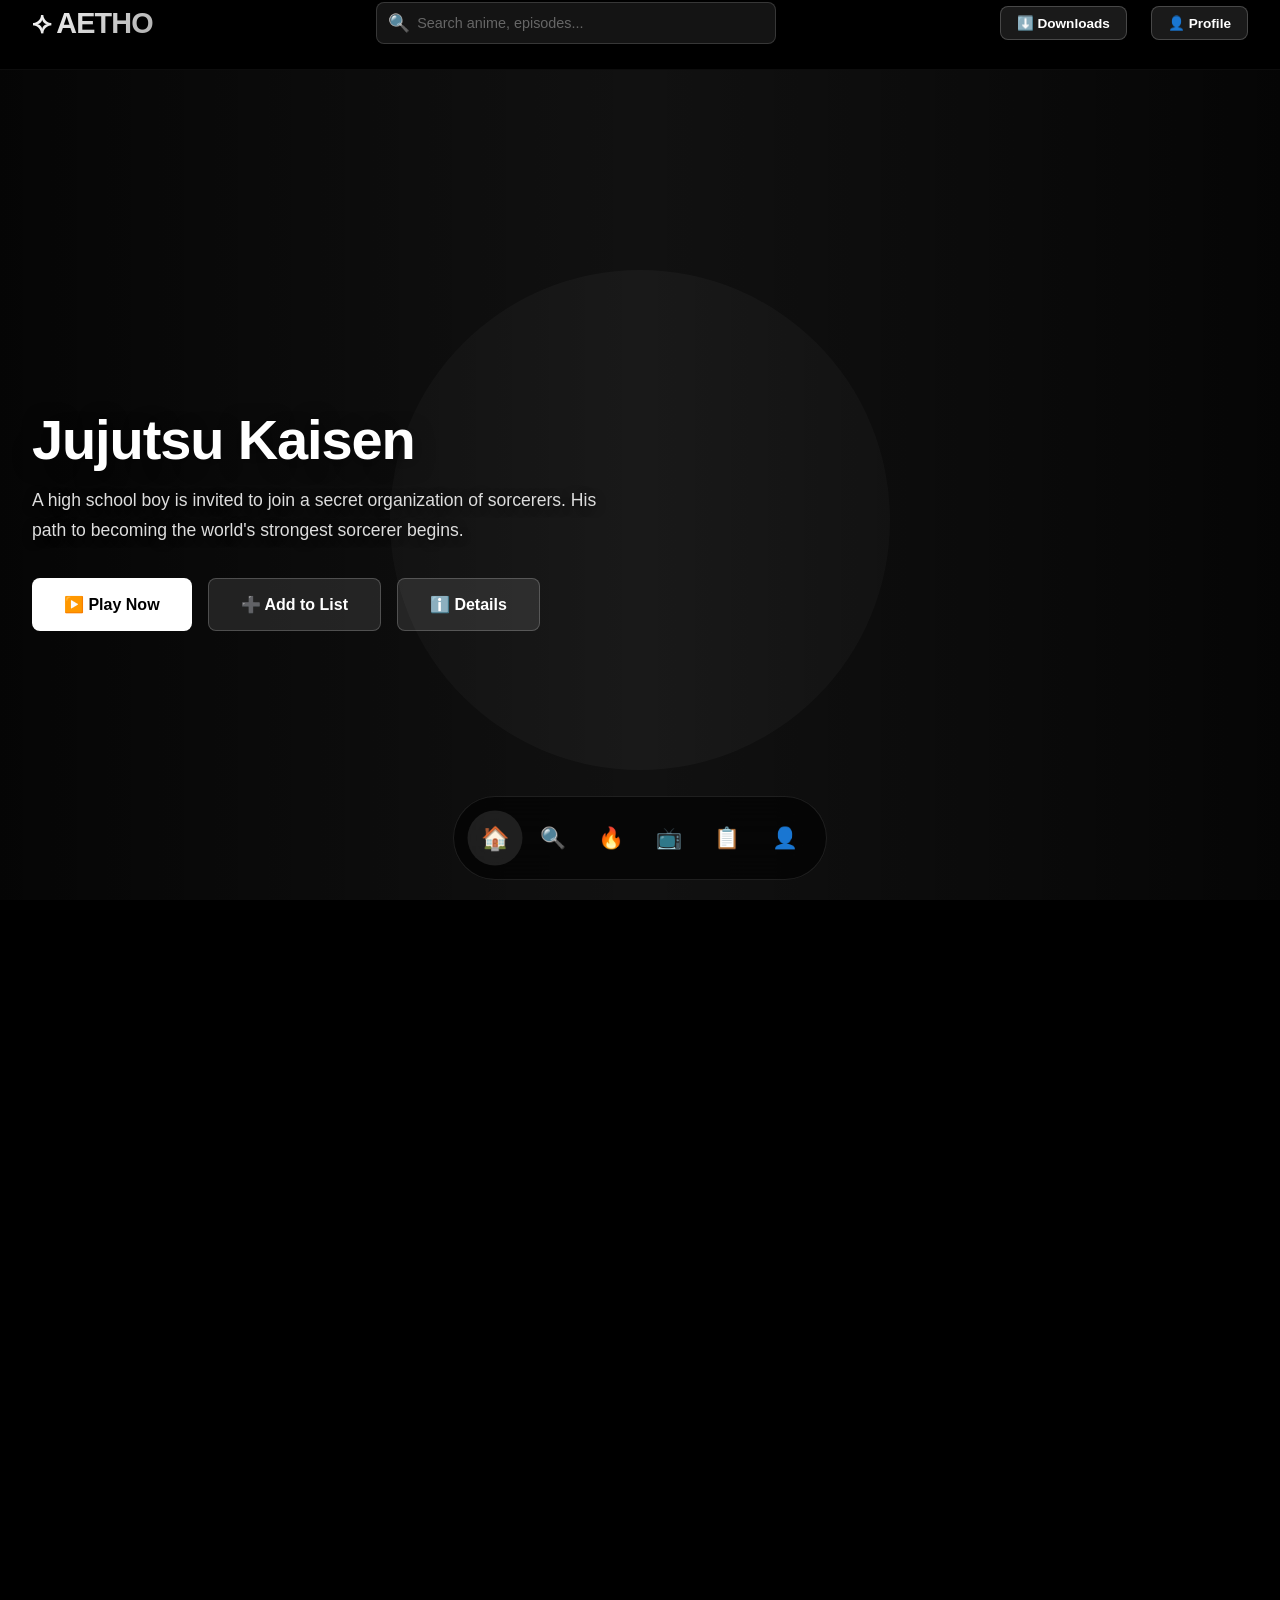
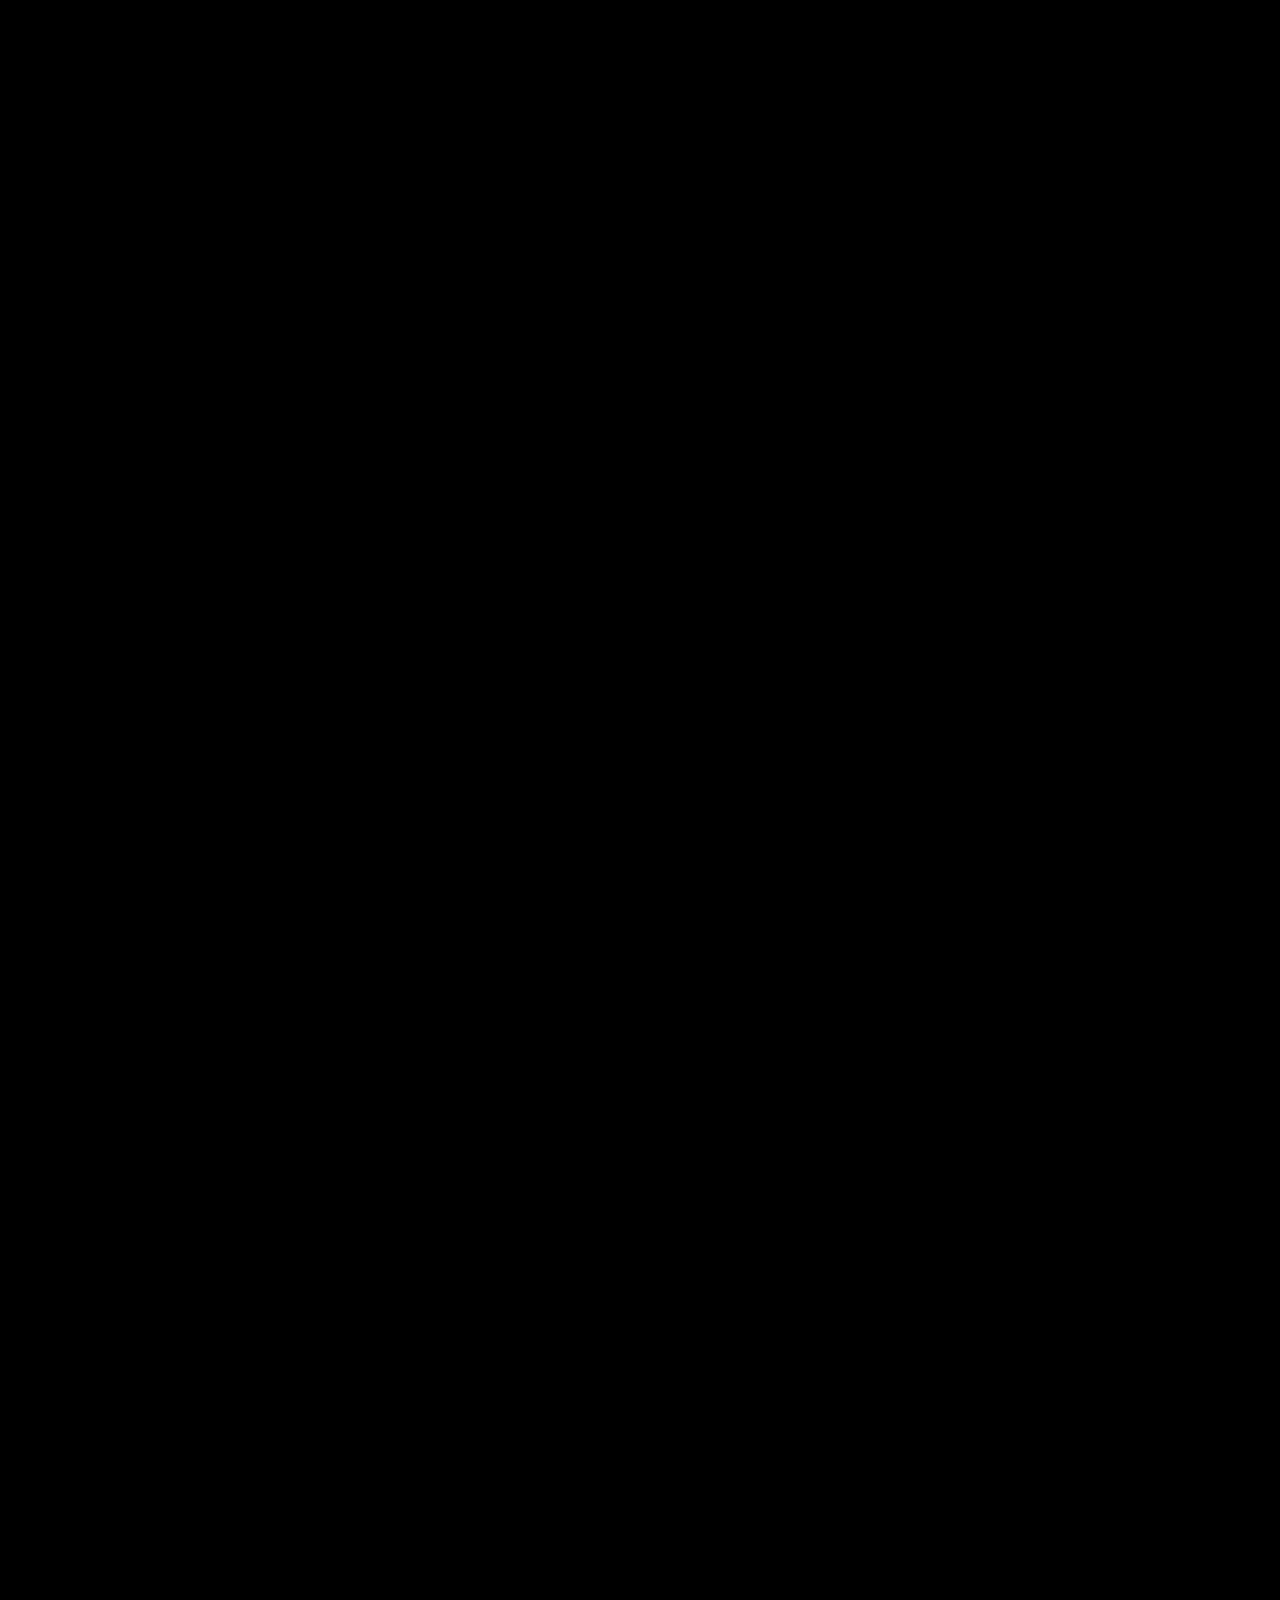
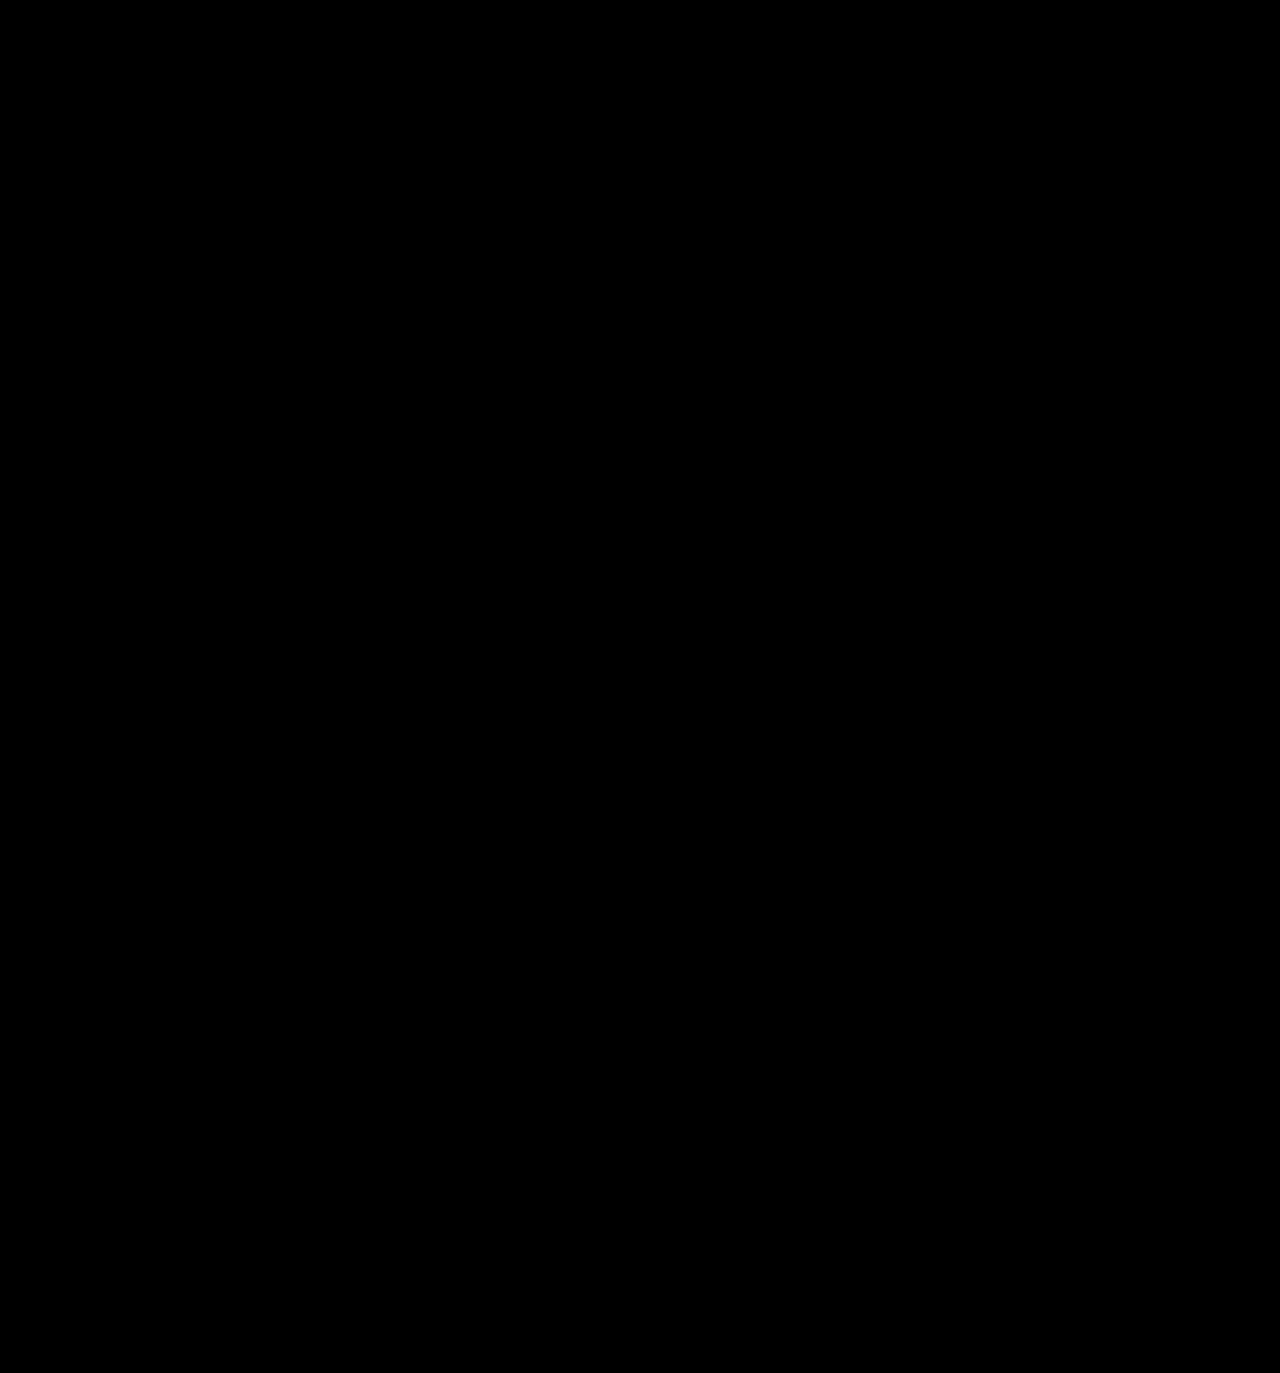
==== index.html @ 8833b705 "Update print statement from 'Hello' to 'Goodbye'" ====
<!DOCTYPE html>
<html lang="en">
<head>
    <meta charset="UTF-8">
    <meta name="viewport" content="width=device-width, initial-scale=1.0">
    <title>AethoKai - Anime Streaming Platform</title>
    <style>
        /* ==================== RESET & BASE ==================== */
        * {
            margin: 0;
            padding: 0;
            box-sizing: border-box;
        }

        html, body {
            width: 100%;
            height: 100%;
            overflow-x: hidden;
        }

        body {
            font-family: -apple-system, BlinkMacSystemFont, 'Segoe UI', 'Roboto', 'Oxygen', 'Ubuntu', 'Cantarell', sans-serif;
            background: #000000;
            color: #FFFFFF;
            line-height: 1.6;
        }

        /* ==================== DESIGN TOKENS ==================== */
        :root {
            --black-0: #000000;
            --black-1: #050505;
            --black-2: #0D0D0D;
            --black-3: #111111;
            --black-4: #1A1A1A;
            --black-5: #222222;
            --grey-1: #333333;
            --grey-2: #666666;
            --grey-3: #AAAAAA;
            --grey-4: #DDDDDD;
            --white: #FFFFFF;
        }

        /* ==================== TYPOGRAPHY ==================== */
        h1 {
            font-size: 3.5rem;
            font-weight: 800;
            letter-spacing: -0.02em;
            line-height: 1.1;
        }

        h2 {
            font-size: 2rem;
            font-weight: 700;
            letter-spacing: -0.01em;
            margin-bottom: 1.5rem;
        }

        h3 {
            font-size: 1.25rem;
            font-weight: 600;
        }

        p {
            font-size: 0.95rem;
            color: #AAAAAA;
            line-height: 1.7;
        }

        /* ==================== LAYOUT ==================== */
        .container {
            width: 100%;
            max-width: 1920px;
            margin: 0 auto;
            padding: 0 2rem;
        }

        /* ==================== GLASSMORPHISM ==================== */
        .glass {
            background: rgba(255, 255, 255, 0.05);
            backdrop-filter: blur(20px);
            border: 1px solid rgba(255, 255, 255, 0.1);
            border-radius: 16px;
        }

        .glass-sm {
            background: rgba(255, 255, 255, 0.03);
            backdrop-filter: blur(15px);
            border: 1px solid rgba(255, 255, 255, 0.08);
            border-radius: 12px;
        }

        /* ==================== BUTTONS ==================== */
        .btn {
            display: inline-flex;
            align-items: center;
            justify-content: center;
            gap: 0.5rem;
            padding: 0.75rem 1.5rem;
            border: none;
            border-radius: 8px;
            font-size: 0.95rem;
            font-weight: 600;
            cursor: pointer;
            transition: all 0.3s cubic-bezier(0.4, 0, 0.2, 1);
        }

        .btn-primary {
            background: #FFFFFF;
            color: #000000;
        }

        .btn-primary:hover {
            background: #DDDDDD;
            transform: translateY(-2px);
            box-shadow: 0 20px 40px rgba(255, 255, 255, 0.1);
        }

        .btn-secondary {
            background: rgba(255, 255, 255, 0.1);
            color: #FFFFFF;
            border: 1px solid rgba(255, 255, 255, 0.2);
        }

        .btn-secondary:hover {
            background: rgba(255, 255, 255, 0.15);
            border-color: rgba(255, 255, 255, 0.3);
        }

        .btn-sm {
            padding: 0.5rem 1rem;
            font-size: 0.85rem;
        }

        /* ==================== HEADER ==================== */
        header {
            position: fixed;
            top: 0;
            left: 0;
            right: 0;
            height: 70px;
            background: linear-gradient(180deg, rgba(0, 0, 0, 0.8) 0%, rgba(0, 0, 0, 0) 100%);
            backdrop-filter: blur(10px);
            z-index: 1000;
            border-bottom: 1px solid rgba(255, 255, 255, 0.05);
        }

        .header-content {
            height: 100%;
            display: flex;
            align-items: center;
            justify-content: space-between;
        }

        .logo {
            font-size: 1.8rem;
            font-weight: 800;
            letter-spacing: -0.03em;
            background: linear-gradient(135deg, #FFFFFF, #AAAAAA);
            -webkit-background-clip: text;
            -webkit-text-fill-color: transparent;
            background-clip: text;
        }

        .search-bar {
            flex: 1;
            max-width: 400px;
            margin: 0 3rem;
            position: relative;
        }

        .search-input {
            width: 100%;
            padding: 0.75rem 1rem 0.75rem 2.5rem;
            background: rgba(255, 255, 255, 0.08);
            border: 1px solid rgba(255, 255, 255, 0.15);
            border-radius: 8px;
            color: #FFFFFF;
            font-size: 0.9rem;
            transition: all 0.3s ease;
        }

        .search-input:focus {
            outline: none;
            background: rgba(255, 255, 255, 0.12);
            border-color: rgba(255, 255, 255, 0.3);
            box-shadow: 0 0 20px rgba(255, 255, 255, 0.1);
        }

        .search-input::placeholder {
            color: #666666;
        }

        .search-icon {
            position: absolute;
            left: 0.75rem;
            top: 50%;
            transform: translateY(-50%);
            color: #666666;
            font-size: 1.1rem;
        }

        .header-right {
            display: flex;
            align-items: center;
            gap: 1.5rem;
        }

        /* ==================== HERO BANNER ==================== */
        .hero-section {
            width: 100%;
            height: 100vh;
            position: relative;
            overflow: hidden;
            margin-top: 70px;
            display: flex;
            align-items: center;
            justify-content: center;
        }

        .hero-background {
            position: absolute;
            top: 0;
            left: 0;
            right: 0;
            bottom: 0;
            background: linear-gradient(135deg, #1A1A1A 0%, #0D0D0D 100%);
            z-index: 1;
        }

        .hero-image {
            position: absolute;
            top: 0;
            left: 0;
            right: 0;
            bottom: 0;
            background: url('data:image/svg+xml,<svg xmlns="http://www.w3.org/2000/svg" viewBox="0 0 1920 1080"><rect fill="%23111111" width="1920" height="1080"/><circle cx="960" cy="540" r="300" fill="%23222222" opacity="0.5"/></svg>');
            background-size: cover;
            background-position: center;
            animation: zoomIn 20s ease-in-out infinite alternate;
            z-index: 2;
        }

        @keyframes zoomIn {
            from { transform: scale(1); }
            to { transform: scale(1.1); }
        }

        .hero-overlay {
            position: absolute;
            top: 0;
            left: 0;
            right: 0;
            bottom: 0;
            background: linear-gradient(90deg, rgba(0, 0, 0, 0.7) 0%, transparent 50%, rgba(0, 0, 0, 0.7) 100%);
            z-index: 3;
        }

        .hero-content {
            position: relative;
            z-index: 4;
            max-width: 600px;
            text-align: left;
            animation: fadeInUp 1s ease-out;
        }

        @keyframes fadeInUp {
            from {
                opacity: 0;
                transform: translateY(30px);
            }
            to {
                opacity: 1;
                transform: translateY(0);
            }
        }

        .hero-content h1 {
            margin-bottom: 1rem;
            text-shadow: 0 4px 20px rgba(0, 0, 0, 0.5);
        }

        .hero-content p {
            font-size: 1.1rem;
            color: #DDDDDD;
            margin-bottom: 2rem;
            text-shadow: 0 2px 10px rgba(0, 0, 0, 0.5);
        }

        .hero-buttons {
            display: flex;
            gap: 1rem;
            flex-wrap: wrap;
        }

        .hero-buttons .btn {
            padding: 1rem 2rem;
            font-size: 1rem;
        }

        .hero-progress {
            position: absolute;
            bottom: 30px;
            left: 0;
            right: 0;
            height: 2px;
            background: rgba(255, 255, 255, 0.2);
            z-index: 4;
        }

        .hero-progress-bar {
            height: 100%;
            background: #FFFFFF;
            animation: progress 10s linear infinite;
        }

        @keyframes progress {
            from { width: 0%; }
            to { width: 100%; }
        }

        /* ==================== ANIME SHELF ==================== */
        .shelf-section {
            margin-top: -100px;
            position: relative;
            z-index: 5;
            padding: 4rem 0;
        }

        .shelf {
            margin-bottom: 4rem;
        }

        .shelf-title {
            font-size: 1.3rem;
            font-weight: 700;
            margin-bottom: 1.5rem;
            text-transform: uppercase;
            letter-spacing: 0.1em;
            color: #FFFFFF;
        }

        .shelf-container {
            display: flex;
            gap: 1.5rem;
            overflow-x: auto;
            scroll-behavior: smooth;
            padding: 1rem 0;
            scrollbar-width: none;
        }

        .shelf-container::-webkit-scrollbar {
            display: none;
        }

        .anime-card {
            flex: 0 0 200px;
            position: relative;
            cursor: pointer;
            group;
            transition: all 0.3s cubic-bezier(0.4, 0, 0.2, 1);
        }

        .anime-card:hover {
            transform: translateY(-10px);
        }

        .anime-card-image {
            width: 100%;
            aspect-ratio: 2/3;
            background: #1A1A1A;
            border-radius: 12px;
            overflow: hidden;
            position: relative;
            box-shadow: 0 10px 30px rgba(0, 0, 0, 0.5);
        }

        .anime-card-image img {
            width: 100%;
            height: 100%;
            object-fit: cover;
            transition: transform 0.4s ease;
        }

        .anime-card:hover .anime-card-image img {
            transform: scale(1.05);
        }

        .anime-card-overlay {
            position: absolute;
            top: 0;
            left: 0;
            right: 0;
            bottom: 0;
            background: linear-gradient(180deg, rgba(0, 0, 0, 0) 0%, rgba(0, 0, 0, 0.8) 100%);
            display: flex;
            align-items: flex-end;
            padding: 1rem;
            opacity: 0;
            transition: opacity 0.3s ease;
        }

        .anime-card:hover .anime-card-overlay {
            opacity: 1;
        }

        .anime-card-actions {
            display: flex;
            gap: 0.5rem;
            width: 100%;
        }

        .anime-card-actions .btn {
            flex: 1;
            padding: 0.5rem;
            font-size: 0.8rem;
        }

        .anime-card-title {
            font-size: 0.95rem;
            font-weight: 600;
            margin-top: 0.75rem;
            color: #FFFFFF;
            line-height: 1.3;
        }

        .anime-card-meta {
            font-size: 0.8rem;
            color: #AAAAAA;
            margin-top: 0.25rem;
        }

        /* ==================== CONTINUE WATCHING ==================== */
        .continue-watching {
            background: rgba(17, 17, 17, 0.8);
            backdrop-filter: blur(20px);
            border-radius: 16px;
            padding: 2rem;
            margin-bottom: 3rem;
        }

        .continue-watching-grid {
            display: grid;
            grid-template-columns: repeat(auto-fill, minmax(300px, 1fr));
            gap: 2rem;
        }

        .continue-item {
            position: relative;
            cursor: pointer;
            group;
            border-radius: 12px;
            overflow: hidden;
        }

        .continue-item-image {
            width: 100%;
            aspect-ratio: 16/9;
            background: #1A1A1A;
            position: relative;
            overflow: hidden;
        }

        .continue-item-image img {
            width: 100%;
            height: 100%;
            object-fit: cover;
            transition: transform 0.4s ease;
        }

        .continue-item:hover .continue-item-image img {
            transform: scale(1.05);
        }

        .continue-item-overlay {
            position: absolute;
            top: 0;
            left: 0;
            right: 0;
            bottom: 0;
            background: rgba(0, 0, 0, 0.5);
            display: flex;
            align-items: center;
            justify-content: center;
        }

        .continue-item-play {
            width: 80px;
            height: 80px;
            border-radius: 50%;
            background: rgba(255, 255, 255, 0.2);
            display: flex;
            align-items: center;
            justify-content: center;
            font-size: 2rem;
            transition: all 0.3s ease;
        }

        .continue-item:hover .continue-item-play {
            background: rgba(255, 255, 255, 0.3);
            transform: scale(1.1);
        }

        .continue-progress {
            height: 3px;
            background: rgba(255, 255, 255, 0.2);
            position: absolute;
            bottom: 0;
            left: 0;
            right: 0;
        }

        .continue-progress-bar {
            height: 100%;
            background: #FFFFFF;
        }

        .continue-info {
            padding: 1rem;
            background: rgba(0, 0, 0, 0.8);
        }

        .continue-episode {
            font-size: 0.85rem;
            color: #AAAAAA;
        }

        .continue-remaining {
            font-size: 0.8rem;
            color: #666666;
            margin-top: 0.25rem;
        }

        /* ==================== BOTTOM NAVIGATION ==================== */
        .bottom-nav {
            position: fixed;
            bottom: 20px;
            left: 50%;
            transform: translateX(-50%);
            display: flex;
            align-items: center;
            gap: 0.5rem;
            padding: 1rem;
            background: rgba(0, 0, 0, 0.6);
            backdrop-filter: blur(20px);
            border: 1px solid rgba(255, 255, 255, 0.1);
            border-radius: 50px;
            z-index: 999;
        }

        .nav-item {
            display: flex;
            align-items: center;
            justify-content: center;
            width: 50px;
            height: 50px;
            border-radius: 50%;
            color: #AAAAAA;
            cursor: pointer;
            transition: all 0.3s ease;
            font-size: 1.3rem;
        }

        .nav-item:hover,
        .nav-item.active {
            background: rgba(255, 255, 255, 0.1);
            color: #FFFFFF;
            transform: scale(1.1);
        }

        /* ==================== SEARCH PAGE ==================== */
        .search-page {
            padding-top: 150px;
            min-height: 100vh;
        }

        .search-input-large {
            width: 100%;
            padding: 1.25rem 2rem;
            background: rgba(255, 255, 255, 0.08);
            border: 2px solid rgba(255, 255, 255, 0.15);
            border-radius: 12px;
            color: #FFFFFF;
            font-size: 1.1rem;
            margin-bottom: 3rem;
            transition: all 0.3s ease;
        }

        .search-input-large:focus {
            outline: none;
            background: rgba(255, 255, 255, 0.12);
            border-color: rgba(255, 255, 255, 0.3);
            box-shadow: 0 0 30px rgba(255, 255, 255, 0.15);
        }

        .search-results {
            display: grid;
            grid-template-columns: repeat(auto-fill, minmax(150px, 1fr));
            gap: 2rem;
            margin-bottom: 4rem;
        }

        .filter-section {
            display: flex;
            gap: 1rem;
            margin-bottom: 2rem;
            flex-wrap: wrap;
        }

        .filter-btn {
            padding: 0.5rem 1rem;
            background: rgba(255, 255, 255, 0.08);
            border: 1px solid rgba(255, 255, 255, 0.15);
            border-radius: 20px;
            color: #AAAAAA;
            cursor: pointer;
            transition: all 0.3s ease;
            font-size: 0.9rem;
        }

        .filter-btn:hover,
        .filter-btn.active {
            background: rgba(255, 255, 255, 0.15);
            color: #FFFFFF;
            border-color: rgba(255, 255, 255, 0.3);
        }

        /* ==================== ANIME DETAILS PAGE ==================== */
        .anime-details {
            padding-top: 70px;
        }

        .details-banner {
            width: 100%;
            height: 400px;
            position: relative;
            overflow: hidden;
            border-radius: 16px;
            margin-bottom: 3rem;
        }

        .details-banner img {
            width: 100%;
            height: 100%;
            object-fit: cover;
        }

        .details-banner-overlay {
            position: absolute;
            top: 0;
            left: 0;
            right: 0;
            bottom: 0;
            background: linear-gradient(90deg, rgba(0, 0, 0, 0.8) 0%, transparent 50%);
        }

        .details-header {
            display: grid;
            grid-template-columns: 200px 1fr;
            gap: 3rem;
            margin-bottom: 4rem;
            align-items: start;
        }

        .details-poster {
            width: 200px;
            aspect-ratio: 2/3;
            border-radius: 12px;
            overflow: hidden;
            box-shadow: 0 20px 60px rgba(0, 0, 0, 0.5);
        }

        .details-poster img {
            width: 100%;
            height: 100%;
            object-fit: cover;
        }

        .details-info h1 {
            margin-bottom: 0.5rem;
        }

        .details-info-meta {
            display: flex;
            gap: 2rem;
            flex-wrap: wrap;
            margin: 1.5rem 0 2rem 0;
            font-size: 0.95rem;
        }

        .meta-item {
            display: flex;
            flex-direction: column;
            gap: 0.25rem;
        }

        .meta-label {
            color: #AAAAAA;
            font-size: 0.85rem;
            text-transform: uppercase;
            letter-spacing: 0.05em;
        }

        .meta-value {
            color: #FFFFFF;
            font-weight: 600;
        }

        .details-description {
            line-height: 1.8;
            color: #DDDDDD;
            max-width: 800px;
            margin-bottom: 2rem;
        }

        .details-buttons {
            display: flex;
            gap: 1rem;
            flex-wrap: wrap;
        }

        .details-sections {
            margin-top: 4rem;
        }

        .details-section {
            margin-bottom: 3rem;
        }

        .details-section h2 {
            font-size: 1.3rem;
            margin-bottom: 1.5rem;
        }

        .genres-list {
            display: flex;
            gap: 1rem;
            flex-wrap: wrap;
        }

        .genre-badge {
            padding: 0.5rem 1rem;
            background: rgba(255, 255, 255, 0.08);
            border: 1px solid rgba(255, 255, 255, 0.15);
            border-radius: 20px;
            font-size: 0.9rem;
            color: #AAAAAA;
        }

        /* ==================== VIDEO PLAYER ==================== */
        .player-container {
            width: 100%;
            aspect-ratio: 16/9;
            background: #000000;
            border-radius: 12px;
            overflow: hidden;
            position: relative;
            margin-bottom: 3rem;
        }

        .player-iframe {
            width: 100%;
            height: 100%;
            border: none;
        }

        .player-controls {
            position: absolute;
            bottom: 0;
            left: 0;
            right: 0;
            background: linear-gradient(180deg, rgba(0, 0, 0, 0) 0%, rgba(0, 0, 0, 0.8) 100%);
            padding: 2rem 1.5rem 1.5rem;
            opacity: 0;
            transition: opacity 0.3s ease;
        }

        .player-container:hover .player-controls {
            opacity: 1;
        }

        .player-control-row {
            display: flex;
            align-items: center;
            gap: 1rem;
            margin-top: 1rem;
        }

        .player-control-btn {
            width: 40px;
            height: 40px;
            border-radius: 50%;
            background: rgba(255, 255, 255, 0.2);
            border: none;
            color: #FFFFFF;
            cursor: pointer;
            display: flex;
            align-items: center;
            justify-content: center;
            font-size: 1.1rem;
            transition: all 0.3s ease;
        }

        .player-control-btn:hover {
            background: rgba(255, 255, 255, 0.3);
            transform: scale(1.1);
        }

        .episode-grid {
            display: grid;
            grid-template-columns: repeat(auto-fill, minmax(120px, 1fr));
            gap: 1rem;
            margin-top: 2rem;
        }

        .episode-item {
            padding: 0.75rem;
            background: rgba(255, 255, 255, 0.05);
            border: 1px solid rgba(255, 255, 255, 0.1);
            border-radius: 8px;
            text-align: center;
            cursor: pointer;
            transition: all 0.3s ease;
        }

        .episode-item:hover {
            background: rgba(255, 255, 255, 0.1);
            border-color: rgba(255, 255, 255, 0.2);
        }

        .episode-item.active {
            background: rgba(255, 255, 255, 0.2);
            border-color: rgba(255, 255, 255, 0.3);
        }

        /* ==================== RESPONSIVENESS ==================== */
        @media (max-width: 1024px) {
            h1 {
                font-size: 2.5rem;
            }

            .container {
                padding: 0 1.5rem;
            }

            .hero-content h1 {
                font-size: 2rem;
            }

            .search-bar {
                max-width: 250px;
                margin: 0 1.5rem;
            }

            .details-header {
                grid-template-columns: 1fr;
            }

            .details-poster {
                width: 150px;
                margin: 0 auto;
            }
        }

        @media (max-width: 768px) {
            header {
                height: 60px;
            }

            .search-bar {
                display: none;
            }

            .logo {
                font-size: 1.4rem;
            }

            h1 {
                font-size: 2rem;
            }

            .hero-section {
                height: 500px;
                margin-top: 60px;
            }

            .hero-content h1 {
                font-size: 1.5rem;
            }

            .hero-content p {
                font-size: 0.95rem;
            }

            .hero-buttons {
                gap: 0.5rem;
            }

            .hero-buttons .btn {
                padding: 0.75rem 1.25rem;
                font-size: 0.9rem;
            }

            .shelf-section {
                margin-top: -50px;
            }

            .anime-card {
                flex: 0 0 150px;
            }

            .bottom-nav {
                bottom: 10px;
                gap: 0.25rem;
                padding: 0.75rem;
            }

            .nav-item {
                width: 45px;
                height: 45px;
                font-size: 1.1rem;
            }

            .search-page {
                padding-top: 120px;
            }

            .search-results {
                grid-template-columns: repeat(auto-fill, minmax(120px, 1fr));
                gap: 1rem;
            }

            .details-banner {
                height: 250px;
                margin-bottom: 2rem;
            }

            .details-info-meta {
                gap: 1rem;
                font-size: 0.85rem;
            }

            .player-container {
                margin-bottom: 2rem;
            }
        }

        @media (max-width: 480px) {
            body {
                font-size: 14px;
            }

            header {
                height: 55px;
            }

            .logo {
                font-size: 1.2rem;
            }

            .header-right {
                gap: 1rem;
            }

            h1 {
                font-size: 1.5rem;
            }

            h2 {
                font-size: 1.2rem;
            }

            .hero-section {
                height: 400px;
                margin-top: 55px;
            }

            .hero-content {
                max-width: 100%;
                padding: 1rem;
            }

            .hero-content h1 {
                font-size: 1.3rem;
            }

            .hero-content p {
                font-size: 0.85rem;
                margin-bottom: 1rem;
            }

            .hero-buttons {
                gap: 0.5rem;
            }

            .hero-buttons .btn {
                padding: 0.6rem 1rem;
                font-size: 0.8rem;
            }

            .shelf-title {
                font-size: 1.1rem;
            }

            .anime-card {
                flex: 0 0 120px;
            }

            .bottom-nav {
                width: calc(100% - 20px);
                bottom: 10px;
                left: 10px;
                transform: none;
            }

            .nav-item {
                width: 40px;
                height: 40px;
                font-size: 0.9rem;
            }

            .continue-watching {
                padding: 1rem;
            }

            .continue-watching-grid {
                grid-template-columns: 1fr;
                gap: 1rem;
            }

            .continue-item-image {
                aspect-ratio: 16/9;
            }

            .search-results {
                grid-template-columns: repeat(auto-fill, minmax(100px, 1fr));
                gap: 0.75rem;
            }

            .details-banner {
                height: 200px;
                margin-bottom: 1.5rem;
            }

            .details-buttons {
                gap: 0.5rem;
            }

            .details-buttons .btn {
                padding: 0.6rem 1rem;
                font-size: 0.8rem;
            }
        }

        /* ==================== ANIMATIONS ==================== */
        @keyframes slideInFromRight {
            from {
                opacity: 0;
                transform: translateX(30px);
            }
            to {
                opacity: 1;
                transform: translateX(0);
            }
        }

        @keyframes pulse {
            0%, 100% { opacity: 1; }
            50% { opacity: 0.5; }
        }

        .loading {
            animation: pulse 1.5s cubic-bezier(0.4, 0, 0.6, 1) infinite;
        }

        /* ==================== SCROLLBAR ==================== */
        ::-webkit-scrollbar {
            width: 8px;
            height: 8px;
        }

        ::-webkit-scrollbar-track {
            background: #0D0D0D;
        }

        ::-webkit-scrollbar-thumb {
            background: #333333;
            border-radius: 4px;
        }

        ::-webkit-scrollbar-thumb:hover {
            background: #666666;
        }
    </style>
</head>
<body>

<!-- ==================== HEADER ==================== -->
<header>
    <div class="container">
        <div class="header-content">
            <div class="logo">⟡ AETHO</div>
            
            <div class="search-bar">
                <span class="search-icon">🔍</span>
                <input 
                    type="text" 
                    class="search-input" 
                    placeholder="Search anime, episodes..."
                    id="headerSearch"
                >
            </div>

            <div class="header-right">
                <button class="btn btn-secondary btn-sm">⬇️ Downloads</button>
                <button class="btn btn-secondary btn-sm">👤 Profile</button>
            </div>
        </div>
    </div>
</header>

<!-- ==================== HOME PAGE ==================== -->
<div id="homePage" class="page-content">
    <!-- HERO BANNER -->
    <section class="hero-section">
        <div class="hero-background"></div>
        <div class="hero-image"></div>
        <div class="hero-overlay"></div>

        <div class="container">
            <div class="hero-content">
                <h1 id="heroTitle">Jujutsu Kaisen</h1>
                <p id="heroDesc">A high school boy is invited to join a secret organization of sorcerers. His path to becoming the world's strongest sorcerer begins.</p>
                
                <div class="hero-buttons">
                    <button class="btn btn-primary" onclick="navigatePage('player')">▶️ Play Now</button>
                    <button class="btn btn-secondary" onclick="toggleList(1)">➕ Add to List</button>
                    <button class="btn btn-secondary btn-sm">ℹ️ Details</button>
                </div>
            </div>
        </div>

        <div class="hero-progress">
            <div class="hero-progress-bar"></div>
        </div>
    </section>

    <!-- CONTINUE WATCHING -->
    <section class="shelf-section">
        <div class="container">
            <div id="continueWatching" class="continue-watching" style="display: none;">
                <h2 class="shelf-title">Continue Watching</h2>
                <div class="continue-watching-grid" id="continueGrid"></div>
            </div>

            <!-- ANIME SHELVES -->
            <div id="shelvesContainer"></div>
        </div>
    </section>
</div>

<!-- ==================== SEARCH PAGE ==================== -->
<div id="searchPage" class="page-content" style="display: none;">
    <div class="search-page">
        <div class="container">
            <input 
                type="text" 
                class="search-input-large" 
                placeholder="Search anime, characters, creators..." 
                id="searchInput"
            >

            <div class="filter-section">
                <button class="filter-btn active" data-filter="all">All</button>
                <button class="filter-btn" data-filter="airing">Airing</button>
                <button class="filter-btn" data-filter="movie">Movie</button>
                <button class="filter-btn" data-filter="ova">OVA</button>
                <button class="filter-btn" data-filter="popular">Popular</button>
                <button class="filter-btn" data-filter="trending">Trending</button>
            </div>

            <h2>Search Results</h2>
            <div class="search-results" id="searchResults"></div>

            <h2 style="margin-top: 3rem;">Trending Now</h2>
            <div class="search-results" id="trendingResults"></div>
        </div>
    </div>
</div>

<!-- ==================== ANIME DETAILS PAGE ==================== -->
<div id="detailsPage" class="page-content" style="display: none;">
    <div class="anime-details">
        <div class="container">
            <div class="details-banner">
                <img id="detailsBanner" src="data:image/svg+xml,<svg xmlns='http://www.w3.org/2000/svg' viewBox='0 0 1920 400'><rect fill='%23111111' width='1920' height='400'/></svg>" alt="Banner">
                <div class="details-banner-overlay"></div>
            </div>

            <div class="details-header">
                <div>
                    <img id="detailsPoster" class="details-poster" src="data:image/svg+xml,<svg xmlns='http://www.w3.org/2000/svg' viewBox='0 0 300 450'><rect fill='%23222222' width='300' height='450'/></svg>" alt="Poster">
                </div>

                <div class="details-info">
                    <h1 id="detailsTitle">Anime Title</h1>
                    <p id="detailsNativeTitle" style="color: #666666; margin-bottom: 1rem;">Japanese Title</p>

                    <div class="details-info-meta">
                        <div class="meta-item">
                            <span class="meta-label">Score</span>
                            <span class="meta-value" id="detailsScore">8.5/10</span>
                        </div>
                        <div class="meta-item">
                            <span class="meta-label">Episodes</span>
                            <span class="meta-value" id="detailsEpisodes">24</span>
                        </div>
                        <div class="meta-item">
                            <span class="meta-label">Status</span>
                            <span class="meta-value" id="detailsStatus">Airing</span>
                        </div>
                        <div class="meta-item">
                            <span class="meta-label">Studio</span>
                            <span class="meta-value" id="detailsStudio">Studio</span>
                        </div>
                    </div>

                    <p class="details-description" id="detailsDesc">Description goes here</p>

                    <div class="details-buttons">
                        <button class="btn btn-primary" onclick="navigatePage('player')">▶️ Watch Now</button>
                        <button class="btn btn-secondary" onclick="toggleList(activeAnimeId)">➕ Add to List</button>
                        <button class="btn btn-secondary">❤️ Favorite</button>
                        <button class="btn btn-secondary">📤 Share</button>
                    </div>

                    <div class="details-section">
                        <h2>Genres</h2>
                        <div class="genres-list" id="genresList"></div>
                    </div>
                </div>
            </div>

            <div class="details-sections">
                <div class="details-section">
                    <h2>Recommendations</h2>
                    <div class="shelf-container" id="recommendationsShelf"></div>
                </div>

                <div class="details-section">
                    <h2>Similar Anime</h2>
                    <div class="shelf-container" id="similarShelf"></div>
                </div>
            </div>
        </div>
    </div>
</div>

<!-- ==================== VIDEO PLAYER PAGE ==================== -->
<div id="playerPage" class="page-content" style="display: none;">
    <div style="padding-top: 70px;">
        <div class="container">
            <div class="player-container">
                <iframe 
                    class="player-iframe"
                    src="about:blank"
                    id="videoPlayer"
                    allowfullscreen
                    allow="autoplay"
                ></iframe>
                <div class="player-controls">
                    <div class="player-control-row">
                        <button class="player-control-btn">⏮</button>
                        <button class="player-control-btn">⏯</button>
                        <button class="player-control-btn">⏭</button>
                        <button class="player-control-btn">🔊</button>
                        <button class="player-control-btn">⛶</button>
                    </div>
                </div>
            </div>

            <div style="margin-top: 3rem;">
                <h2 id="playerAnimeTitle">Anime Title</h2>
                
                <div style="margin-bottom: 2rem;">
                    <h3>Episode <span id="currentEpisode">1</span></h3>
                    <p id="playerEpisodeDesc">Episode description</p>
                </div>

                <div>
                    <h3>Select Episode</h3>
                    <div class="episode-grid" id="episodeGrid"></div>
                </div>

                <div style="margin-top: 4rem;">
                    <h2>More Like This</h2>
                    <div class="shelf-container" id="moreShelf"></div>
                </div>
            </div>
        </div>
    </div>
</div>

<!-- ==================== BOTTOM NAVIGATION ==================== -->
<nav class="bottom-nav">
    <div class="nav-item active" onclick="navigatePage('home')" title="Home">🏠</div>
    <div class="nav-item" onclick="navigatePage('search')" title="Search">🔍</div>
    <div class="nav-item" onclick="navigatePage('trending')" title="Trending">🔥</div>
    <div class="nav-item" onclick="navigatePage('airing')" title="Airing">📺</div>
    <div class="nav-item" onclick="navigatePage('list')" title="My List">📋</div>
    <div class="nav-item" onclick="navigatePage('profile')" title="Profile">👤</div>
</nav>

<script>
    // ==================== STATE MANAGEMENT ====================
    const APP_STATE = {
        currentPage: 'home',
        searchQuery: '',
        activeAnimeId: 1,
        watchHistory: JSON.parse(localStorage.getItem('watchHistory')) || [],
        myList: JSON.parse(localStorage.getItem('myList')) || [],
        continueWatching: JSON.parse(localStorage.getItem('continueWatching')) || {},
    };

    // Mock anime data
    const MOCK_ANIME = [
        {
            id: 1,
            title: 'Jujutsu Kaisen',
            nativeTitle: '呪術廻戦',
            description: 'A high school boy is invited to join a secret organization of sorcerers. His path to becoming the world\'s strongest sorcerer begins.',
            poster: 'data:image/svg+xml,<svg xmlns="http://www.w3.org/2000/svg" viewBox="0 0 300 450"><rect fill="%23222222" width="300" height="450"/><text x="50%" y="50%" text-anchor="middle" dy=".3em" fill="%23666" font-size="20">Jujutsu</text><text x="50%" y="60%" text-anchor="middle" dy=".3em" fill="%23666" font-size="20">Kaisen</text></svg>',
            banner: 'data:image/svg+xml,<svg xmlns="http://www.w3.org/2000/svg" viewBox="0 0 1920 400"><rect fill="%23111111" width="1920" height="400"/><circle cx="960" cy="200" r="150" fill="%23222222"/></svg>',
            genres: ['Action', 'Supernatural', 'School'],
            status: 'AIRING',
            season: 'Fall 2023',
            year: 2023,
            episodes: 48,
            score: 8.5,
            studio: 'MAPPA',
            trailer: 'https://www.youtube.com/embed/K_aLb-3nIJ4'
        },
        {
            id: 2,
            title: 'Attack on Titan',
            nativeTitle: '進撃の巨人',
            description: 'In a world where giant humanoid creatures called Titans hunt and consume humans, the last vestiges of mankind live in walled cities.',
            poster: 'data:image/svg+xml,<svg xmlns="http://www.w3.org/2000/svg" viewBox="0 0 300 450"><rect fill="%23333" width="300" height="450"/><text x="50%" y="50%" text-anchor="middle" dy=".3em" fill="%23666" font-size="18">Attack on</text><text x="50%" y="60%" text-anchor="middle" dy=".3em" fill="%23666" font-size="18">Titan</text></svg>',
            banner: 'data:image/svg+xml,<svg xmlns="http://www.w3.org/2000/svg" viewBox="0 0 1920 400"><rect fill="%230D0D0D" width="1920" height="400"/><rect x="500" y="100" width="400" height="200" fill="%23222"/></svg>',
            genres: ['Action', 'Drama', 'Dark'],
            status: 'FINISHED',
            season: 'Spring 2013',
            year: 2013,
            episodes: 139,
            score: 8.9,
            studio: 'Wit Studio'
        },
        {
            id: 3,
            title: 'Demon Slayer',
            nativeTitle: '鬼滅の刃',
            description: 'After his family is killed by demons, Tanjiro becomes a demon slayer to save his sister from a demon curse.',
            poster: 'data:image/svg+xml,<svg xmlns="http://www.w3.org/2000/svg" viewBox="0 0 300 450"><rect fill="%23444" width="300" height="450"/><text x="50%" y="50%" text-anchor="middle" dy=".3em" fill="%23777" font-size="18">Demon</text><text x="50%" y="60%" text-anchor="middle" dy=".3em" fill="%23777" font-size="18">Slayer</text></svg>',
            banner: 'data:image/svg+xml,<svg xmlns="http://www.w3.org/2000/svg" viewBox="0 0 1920 400"><rect fill="%231A1A1A" width="1920" height="400"/><circle cx="960" cy="200" r="180" fill="%23333"/></svg>',
            genres: ['Action', 'Shounen', 'Adventure'],
            status: 'AIRING',
            season: 'Spring 2019',
            year: 2019,
            episodes: 55,
            score: 8.7,
            studio: 'ufotable'
        },
        {
            id: 4,
            title: 'Steins;Gate',
            nativeTitle: 'シュタインズ・ゲート',
            description: 'A group of students discover they have built a device that sends messages to the past, altering the course of history.',
            poster: 'data:image/svg+xml,<svg xmlns="http://www.w3.org/2000/svg" viewBox="0 0 300 450"><rect fill="%23222" width="300" height="450"/><text x="50%" y="50%" text-anchor="middle" dy=".3em" fill="%23555" font-size="16">Steins</text><text x="50%" y="60%" text-anchor="middle" dy=".3em" fill="%23555" font-size="16">Gate</text></svg>',
            banner: 'data:image/svg+xml,<svg xmlns="http://www.w3.org/2000/svg" viewBox="0 0 1920 400"><rect fill="%23111" width="1920" height="400"/><rect x="400" y="80" width="600" height="240" fill="%23333" rx="20"/></svg>',
            genres: ['Sci-Fi', 'Thriller', 'Drama'],
            status: 'FINISHED',
            season: 'Spring 2011',
            year: 2011,
            episodes: 24,
            score: 8.8,
            studio: 'White Fox'
        },
        {
            id: 5,
            title: 'Chainsaw Man',
            nativeTitle: 'チェンソーマン',
            description: 'A poor young man dreams of a better life, working as a devil hunter. When he becomes a devil himself, his life changes forever.',
            poster: 'data:image/svg+xml,<svg xmlns="http://www.w3.org/2000/svg" viewBox="0 0 300 450"><rect fill="%23555" width="300" height="450"/><text x="50%" y="50%" text-anchor="middle" dy=".3em" fill="%23888" font-size="18">Chainsaw</text><text x="50%" y="60%" text-anchor="middle" dy=".3em" fill="%23888" font-size="18">Man</text></svg>',
            banner: 'data:image/svg+xml,<svg xmlns="http://www.w3.org/2000/svg" viewBox="0 0 1920 400"><rect fill="%231A1A1A" width="1920" height="400"/><polygon points="960,100 1200,300 720,300" fill="%23333"/></svg>',
            genres: ['Action', 'Dark', 'Supernatural'],
            status: 'AIRING',
            season: 'Fall 2022',
            year: 2022,
            episodes: 24,
            score: 8.3,
            studio: 'MAPPA'
        },
        {
            id: 6,
            title: 'My Hero Academia',
            nativeTitle: '僕のヒーローアカデミア',
            description: 'In a world where most humans have developed superpowers, a boy without powers dreams of becoming a hero.',
            poster: 'data:image/svg+xml,<svg xmlns="http://www.w3.org/2000/svg" viewBox="0 0 300 450"><rect fill="%23666" width="300" height="450"/><text x="50%" y="50%" text-anchor="middle" dy=".3em" fill="%23999" font-size="16">My Hero</text><text x="50%" y="60%" text-anchor="middle" dy=".3em" fill="%23999" font-size="16">Academia</text></svg>',
            banner: 'data:image/svg+xml,<svg xmlns="http://www.w3.org/2000/svg" viewBox="0 0 1920 400"><rect fill="%230D0D0D" width="1920" height="400"/><circle cx="400" cy="200" r="120" fill="%23333"/><circle cx="1520" cy="200" r="100" fill="%23333"/></svg>',
            genres: ['Action', 'School', 'Superhero'],
            status: 'AIRING',
            season: 'Spring 2016',
            year: 2016,
            episodes: 160,
            score: 7.9,
            studio: 'Bones'
        }
    ];

    const SHELF_CONFIG = [
        { title: 'Trending Today', key: 'trending' },
        { title: 'Newly Aired', key: 'aired' },
        { title: 'Most Popular', key: 'popular' },
        { title: 'Top Rated', key: 'toprated' },
        { title: 'Action Anime', key: 'action' },
        { title: 'Supernatural', key: 'supernatural' },
        { title: 'School & Comedy', key: 'school' }
    ];

    // ==================== UTILITY FUNCTIONS ====================
    function navigatePage(page) {
        // Hide all pages
        document.querySelectorAll('.page-content').forEach(el => el.style.display = 'none');
        
        // Remove active class from nav items
        document.querySelectorAll('.nav-item').forEach(el => el.classList.remove('active'));
        
        // Show selected page and mark nav item active
        const pageMap = {
            'home': 'homePage',
            'search': 'searchPage',
            'details': 'detailsPage',
            'player': 'playerPage',
            'trending': 'searchPage',
            'airing': 'searchPage',
            'list': 'searchPage',
            'profile': 'searchPage'
        };

        const pageId = pageMap[page] || pageMap['home'];
        document.getElementById(pageId).style.display = 'block';

        // Set active nav
        if (page !== 'details' && page !== 'player') {
            document.querySelector(`[onclick="navigatePage('${page}')"]`)?.classList.add('active');
        }

        APP_STATE.currentPage = page;
        window.scrollTo(0, 0);
    }

    function createAnimeCard(anime, includeActions = true) {
        return `
            <div class="anime-card" onclick="viewAnimeDetails(${anime.id})">
                <div class="anime-card-image">
                    <img src="${anime.poster}" alt="${anime.title}" loading="lazy">
                    ${includeActions ? `
                        <div class="anime-card-overlay">
                            <div class="anime-card-actions">
                                <button class="btn btn-primary" onclick="event.stopPropagation(); navigatePage('player')">▶️</button>
                                <button class="btn btn-secondary" onclick="event.stopPropagation(); toggleList(${anime.id})">➕</button>
                            </div>
                        </div>
                    ` : ''}
                </div>
                <h3 class="anime-card-title">${anime.title}</h3>
                <p class="anime-card-meta">${anime.score}/10 • ${anime.episodes} eps</p>
            </div>
        `;
    }

    function renderShelves() {
        const container = document.getElementById('shelvesContainer');
        container.innerHTML = SHELF_CONFIG.map(shelf => `
            <div class="shelf">
                <h2 class="shelf-title">${shelf.title}</h2>
                <div class="shelf-container">
                    ${MOCK_ANIME.map(anime => createAnimeCard(anime)).join('')}
                </div>
            </div>
        `).join('');
    }

    function renderContinueWatching() {
        const section = document.getElementById('continueWatching');
        const grid = document.getElementById('continueGrid');
        
        if (Object.keys(APP_STATE.continueWatching).length === 0) {
            section.style.display = 'none';
            return;
        }

        section.style.display = 'block';
        grid.innerHTML = Object.entries(APP_STATE.continueWatching).map(([animeId, data]) => {
            const anime = MOCK_ANIME.find(a => a.id === parseInt(animeId));
            if (!anime) return '';
            
            return `
                <div class="continue-item" onclick="navigatePage('player')">
                    <div class="continue-item-image">
                        <img src="${anime.poster}" alt="${anime.title}">
                        <div class="continue-item-overlay">
                            <div class="continue-item-play">▶️</div>
                        </div>
                        <div class="continue-progress">
                            <div class="continue-progress-bar" style="width: ${data.progress}%"></div>
                        </div>
                    </div>
                    <div class="continue-info">
                        <div class="continue-episode">Ep ${data.currentEpisode}</div>
                        <div class="continue-remaining">${anime.episodes - data.currentEpisode} episodes left</div>
                    </div>
                </div>
            `;
        }).join('');
    }

    function viewAnimeDetails(animeId) {
        const anime = MOCK_ANIME.find(a => a.id === animeId);
        if (!anime) return;

        APP_STATE.activeAnimeId = animeId;

        document.getElementById('detailsTitle').textContent = anime.title;
        document.getElementById('detailsNativeTitle').textContent = anime.nativeTitle;
        document.getElementById('detailsDesc').textContent = anime.description;
        document.getElementById('detailsScore').textContent = `${anime.score}/10`;
        document.getElementById('detailsEpisodes').textContent = anime.episodes;
        document.getElementById('detailsStatus').textContent = anime.status;
        document.getElementById('detailsStudio').textContent = anime.studio;
        
        document.getElementById('detailsBanner').src = anime.banner;
        document.getElementById('detailsPoster').src = anime.poster;

        document.getElementById('genresList').innerHTML = anime.genres.map(g => 
            `<div class="genre-badge">${g}</div>`
        ).join('');

        document.getElementById('recommendationsShelf').innerHTML = MOCK_ANIME
            .filter(a => a.id !== animeId)
            .slice(0, 6)
            .map(a => createAnimeCard(a))
            .join('');

        document.getElementById('similarShelf').innerHTML = MOCK_ANIME
            .filter(a => a.genres.some(g => anime.genres.includes(g)) && a.id !== animeId)
            .slice(0, 6)
            .map(a => createAnimeCard(a))
            .join('');

        navigatePage('details');
    }

    function toggleList(animeId) {
        const index = APP_STATE.myList.indexOf(animeId);
        if (index > -1) {
            APP_STATE.myList.splice(index, 1);
        } else {
            APP_STATE.myList.push(animeId);
        }
        localStorage.setItem('myList', JSON.stringify(APP_STATE.myList));
        updateContinueWatching(animeId, 1, 50);
    }

    function updateContinueWatching(animeId, episode, progress) {
        APP_STATE.continueWatching[animeId] = {
            currentEpisode: episode,
            progress: progress,
            lastWatched: new Date().toISOString()
        };
        localStorage.setItem('continueWatching', JSON.stringify(APP_STATE.continueWatching));
        renderContinueWatching();
    }

    function searchAnime(query) {
        if (!query.trim()) {
            document.getElementById('searchResults').innerHTML = '';
            return;
        }

        const results = MOCK_ANIME.filter(a => 
            a.title.toLowerCase().includes(query.toLowerCase()) ||
            a.nativeTitle.includes(query) ||
            a.genres.some(g => g.toLowerCase().includes(query.toLowerCase()))
        );

        document.getElementById('searchResults').innerHTML = results
            .map(anime => createAnimeCard(anime))
            .join('');
    }

    function renderPlayer(animeId) {
        const anime = MOCK_ANIME.find(a => a.id === animeId);
        if (!anime) return;

        document.getElementById('playerAnimeTitle').textContent = anime.title;
        document.getElementById('playerEpisodeDesc').textContent = anime.description;
        
        // Embed video player
        const videoUrl = `https://vidnest.fun/animepahe/${animeId}/1/sub`;
        document.getElementById('videoPlayer').src = videoUrl;

        // Render episodes
        const grid = document.getElementById('episodeGrid');
        grid.innerHTML = Array.from({ length: anime.episodes }, (_, i) => `
            <div class="episode-item ${i === 0 ? 'active' : ''}" onclick="playEpisode(${i + 1})">
                EP ${i + 1}
            </div>
        `).join('');

        document.getElementById('moreShelf').innerHTML = MOCK_ANIME
            .filter(a => a.id !== animeId)
            .slice(0, 8)
            .map(a => createAnimeCard(a))
            .join('');
    }

    function playEpisode(episode) {
        document.getElementById('currentEpisode').textContent = episode;
        document.querySelectorAll('.episode-item').forEach((el, i) => {
            el.classList.toggle('active', i === episode - 1);
        });
        
        const videoUrl = `https://vidnest.fun/animepahe/${APP_STATE.activeAnimeId}/${episode}/sub`;
        document.getElementById('videoPlayer').src = videoUrl;
    }

    // ==================== EVENT LISTENERS ====================
    document.getElementById('headerSearch').addEventListener('input', (e) => {
        if (APP_STATE.currentPage !== 'search') {
            navigatePage('search');
        }
        document.getElementById('searchInput').value = e.target.value;
        searchAnime(e.target.value);
    });

    document.getElementById('searchInput').addEventListener('input', (e) => {
        searchAnime(e.target.value);
    });

    document.querySelectorAll('.filter-btn').forEach(btn => {
        btn.addEventListener('click', (e) => {
            document.querySelectorAll('.filter-btn').forEach(b => b.classList.remove('active'));
            e.target.classList.add('active');
            // Filter logic here
        });
    });

    // ==================== INITIALIZATION ====================
    function init() {
        renderShelves();
        renderContinueWatching();
        
        // Set up trending
        document.getElementById('trendingResults').innerHTML = MOCK_ANIME
            .slice(0, 8)
            .map(anime => createAnimeCard(anime))
            .join('');

        // Add hero rotation
        let heroIndex = 0;
        setInterval(() => {
            const anime = MOCK_ANIME[heroIndex % MOCK_ANIME.length];
            document.getElementById('heroTitle').textContent = anime.title;
            document.getElementById('heroDesc').textContent = anime.description;
            heroIndex++;
        }, 10000);
    }

    init();
</script>

</body>
</html>
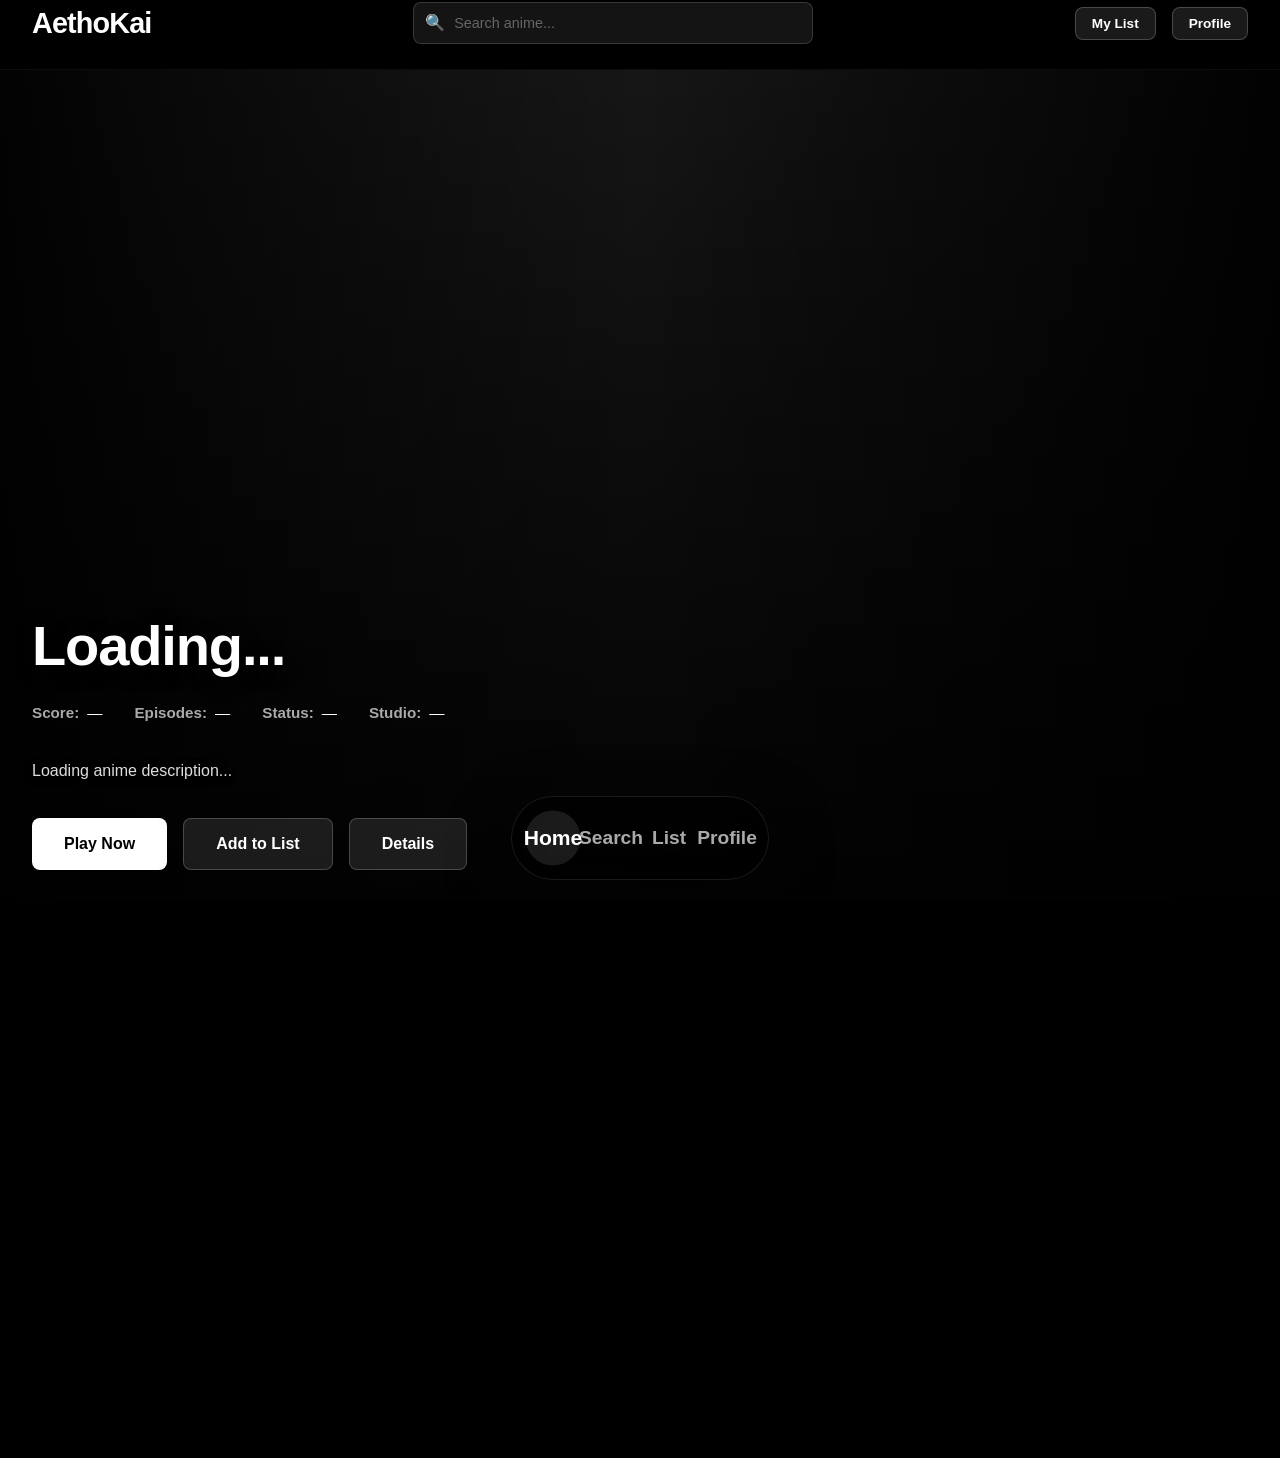
==== commit f2a42a9a: "Update index.html" ====
--- a/index.html
+++ b/index.html
@@ -3,9 +3,9 @@
 <head>
     <meta charset="UTF-8">
     <meta name="viewport" content="width=device-width, initial-scale=1.0">
-    <title>AethoKai - Anime Streaming Platform</title>
+    <title>AethoKai - Premium Anime Streaming</title>
     <style>
-        /* ==================== RESET & BASE ==================== */
+        /* ==================== RESET ==================== */
         * {
             margin: 0;
             padding: 0;
@@ -19,13 +19,13 @@
         }
 
         body {
-            font-family: -apple-system, BlinkMacSystemFont, 'Segoe UI', 'Roboto', 'Oxygen', 'Ubuntu', 'Cantarell', sans-serif;
+            font-family: -apple-system, BlinkMacSystemFont, 'Segoe UI', 'Roboto', sans-serif;
             background: #000000;
             color: #FFFFFF;
             line-height: 1.6;
         }
 
-        /* ==================== DESIGN TOKENS ==================== */
+        /* ==================== VARIABLES ==================== */
         :root {
             --black-0: #000000;
             --black-1: #050505;
@@ -49,14 +49,16 @@
         }
 
         h2 {
-            font-size: 2rem;
+            font-size: 1.5rem;
             font-weight: 700;
             letter-spacing: -0.01em;
             margin-bottom: 1.5rem;
+            text-transform: uppercase;
+            letter-spacing: 0.1em;
         }
 
         h3 {
-            font-size: 1.25rem;
+            font-size: 1.1rem;
             font-weight: 600;
         }
 
@@ -74,19 +76,12 @@
             padding: 0 2rem;
         }
 
-        /* ==================== GLASSMORPHISM ==================== */
+        /* ==================== GLASS MORPHISM ==================== */
         .glass {
             background: rgba(255, 255, 255, 0.05);
             backdrop-filter: blur(20px);
             border: 1px solid rgba(255, 255, 255, 0.1);
             border-radius: 16px;
-        }
-
-        .glass-sm {
-            background: rgba(255, 255, 255, 0.03);
-            backdrop-filter: blur(15px);
-            border: 1px solid rgba(255, 255, 255, 0.08);
-            border-radius: 12px;
         }
 
         /* ==================== BUTTONS ==================== */
@@ -138,7 +133,7 @@
             left: 0;
             right: 0;
             height: 70px;
-            background: linear-gradient(180deg, rgba(0, 0, 0, 0.8) 0%, rgba(0, 0, 0, 0) 100%);
+            background: linear-gradient(180deg, rgba(0, 0, 0, 0.95) 0%, rgba(0, 0, 0, 0) 100%);
             backdrop-filter: blur(10px);
             z-index: 1000;
             border-bottom: 1px solid rgba(255, 255, 255, 0.05);
@@ -149,22 +144,20 @@
             display: flex;
             align-items: center;
             justify-content: space-between;
+            gap: 2rem;
         }
 
         .logo {
             font-size: 1.8rem;
             font-weight: 800;
             letter-spacing: -0.03em;
-            background: linear-gradient(135deg, #FFFFFF, #AAAAAA);
-            -webkit-background-clip: text;
-            -webkit-text-fill-color: transparent;
-            background-clip: text;
+            color: #FFFFFF;
+            flex-shrink: 0;
         }
 
         .search-bar {
             flex: 1;
             max-width: 400px;
-            margin: 0 3rem;
             position: relative;
         }
 
@@ -196,13 +189,13 @@
             top: 50%;
             transform: translateY(-50%);
             color: #666666;
-            font-size: 1.1rem;
-        }
-
-        .header-right {
+            font-size: 1rem;
+        }
+
+        .header-actions {
             display: flex;
-            align-items: center;
-            gap: 1.5rem;
+            gap: 1rem;
+            flex-shrink: 0;
         }
 
         /* ==================== HERO BANNER ==================== */
@@ -213,8 +206,8 @@
             overflow: hidden;
             margin-top: 70px;
             display: flex;
-            align-items: center;
-            justify-content: center;
+            align-items: flex-end;
+            justify-content: flex-start;
         }
 
         .hero-background {
@@ -233,11 +226,11 @@
             left: 0;
             right: 0;
             bottom: 0;
-            background: url('data:image/svg+xml,<svg xmlns="http://www.w3.org/2000/svg" viewBox="0 0 1920 1080"><rect fill="%23111111" width="1920" height="1080"/><circle cx="960" cy="540" r="300" fill="%23222222" opacity="0.5"/></svg>');
             background-size: cover;
             background-position: center;
             animation: zoomIn 20s ease-in-out infinite alternate;
             z-index: 2;
+            opacity: 0.6;
         }
 
         @keyframes zoomIn {
@@ -251,7 +244,8 @@
             left: 0;
             right: 0;
             bottom: 0;
-            background: linear-gradient(90deg, rgba(0, 0, 0, 0.7) 0%, transparent 50%, rgba(0, 0, 0, 0.7) 100%);
+            background: linear-gradient(90deg, rgba(0, 0, 0, 0.9) 0%, transparent 50%, rgba(0, 0, 0, 0.9) 100%),
+                        linear-gradient(180deg, transparent 0%, rgba(0, 0, 0, 0.9) 100%);
             z-index: 3;
         }
 
@@ -259,7 +253,7 @@
             position: relative;
             z-index: 4;
             max-width: 600px;
-            text-align: left;
+            margin-bottom: 100px;
             animation: fadeInUp 1s ease-out;
         }
 
@@ -279,11 +273,35 @@
             text-shadow: 0 4px 20px rgba(0, 0, 0, 0.5);
         }
 
+        .hero-meta {
+            display: flex;
+            gap: 2rem;
+            margin: 1.5rem 0 2rem 0;
+            font-size: 0.95rem;
+            flex-wrap: wrap;
+        }
+
+        .hero-meta-item {
+            display: flex;
+            align-items: center;
+            gap: 0.5rem;
+        }
+
+        .hero-meta-label {
+            color: #AAAAAA;
+            font-weight: 600;
+        }
+
+        .hero-meta-value {
+            color: #FFFFFF;
+        }
+
         .hero-content p {
-            font-size: 1.1rem;
+            font-size: 1rem;
             color: #DDDDDD;
             margin-bottom: 2rem;
             text-shadow: 0 2px 10px rgba(0, 0, 0, 0.5);
+            line-height: 1.8;
         }
 
         .hero-buttons {
@@ -297,28 +315,7 @@
             font-size: 1rem;
         }
 
-        .hero-progress {
-            position: absolute;
-            bottom: 30px;
-            left: 0;
-            right: 0;
-            height: 2px;
-            background: rgba(255, 255, 255, 0.2);
-            z-index: 4;
-        }
-
-        .hero-progress-bar {
-            height: 100%;
-            background: #FFFFFF;
-            animation: progress 10s linear infinite;
-        }
-
-        @keyframes progress {
-            from { width: 0%; }
-            to { width: 100%; }
-        }
-
-        /* ==================== ANIME SHELF ==================== */
+        /* ==================== SHELF SECTION ==================== */
         .shelf-section {
             margin-top: -100px;
             position: relative;
@@ -356,8 +353,8 @@
             flex: 0 0 200px;
             position: relative;
             cursor: pointer;
+            transition: all 0.3s cubic-bezier(0.4, 0, 0.2, 1);
             group;
-            transition: all 0.3s cubic-bezier(0.4, 0, 0.2, 1);
         }
 
         .anime-card:hover {
@@ -391,9 +388,11 @@
             left: 0;
             right: 0;
             bottom: 0;
-            background: linear-gradient(180deg, rgba(0, 0, 0, 0) 0%, rgba(0, 0, 0, 0.8) 100%);
+            background: linear-gradient(180deg, rgba(0, 0, 0, 0) 0%, rgba(0, 0, 0, 0.9) 100%);
             display: flex;
-            align-items: flex-end;
+            flex-direction: column;
+            align-items: flex-start;
+            justify-content: flex-end;
             padding: 1rem;
             opacity: 0;
             transition: opacity 0.3s ease;
@@ -401,6 +400,19 @@
 
         .anime-card:hover .anime-card-overlay {
             opacity: 1;
+        }
+
+        .anime-card-title {
+            font-size: 0.95rem;
+            font-weight: 600;
+            margin-bottom: 0.5rem;
+            color: #FFFFFF;
+        }
+
+        .anime-card-meta {
+            font-size: 0.8rem;
+            color: #AAAAAA;
+            margin-bottom: 0.75rem;
         }
 
         .anime-card-actions {
@@ -415,119 +427,343 @@
             font-size: 0.8rem;
         }
 
-        .anime-card-title {
-            font-size: 0.95rem;
-            font-weight: 600;
-            margin-top: 0.75rem;
+        /* ==================== SEARCH PAGE ==================== */
+        .search-page {
+            padding-top: 150px;
+            min-height: 100vh;
+        }
+
+        .search-container {
+            margin-bottom: 3rem;
+        }
+
+        .search-input-large {
+            width: 100%;
+            padding: 1.25rem 2rem;
+            background: rgba(255, 255, 255, 0.08);
+            border: 2px solid rgba(255, 255, 255, 0.15);
+            border-radius: 12px;
             color: #FFFFFF;
-            line-height: 1.3;
-        }
-
-        .anime-card-meta {
-            font-size: 0.8rem;
+            font-size: 1.1rem;
+            margin-bottom: 2rem;
+            transition: all 0.3s ease;
+        }
+
+        .search-input-large:focus {
+            outline: none;
+            background: rgba(255, 255, 255, 0.12);
+            border-color: rgba(255, 255, 255, 0.3);
+            box-shadow: 0 0 30px rgba(255, 255, 255, 0.15);
+        }
+
+        .filter-section {
+            display: flex;
+            gap: 1rem;
+            margin-bottom: 2rem;
+            flex-wrap: wrap;
+        }
+
+        .filter-btn {
+            padding: 0.6rem 1.2rem;
+            background: rgba(255, 255, 255, 0.08);
+            border: 1px solid rgba(255, 255, 255, 0.15);
+            border-radius: 20px;
             color: #AAAAAA;
-            margin-top: 0.25rem;
-        }
-
-        /* ==================== CONTINUE WATCHING ==================== */
-        .continue-watching {
-            background: rgba(17, 17, 17, 0.8);
-            backdrop-filter: blur(20px);
-            border-radius: 16px;
-            padding: 2rem;
-            margin-bottom: 3rem;
-        }
-
-        .continue-watching-grid {
+            cursor: pointer;
+            transition: all 0.3s ease;
+            font-size: 0.9rem;
+            font-weight: 500;
+        }
+
+        .filter-btn:hover,
+        .filter-btn.active {
+            background: rgba(255, 255, 255, 0.15);
+            color: #FFFFFF;
+            border-color: rgba(255, 255, 255, 0.3);
+        }
+
+        .search-results {
             display: grid;
-            grid-template-columns: repeat(auto-fill, minmax(300px, 1fr));
+            grid-template-columns: repeat(auto-fill, minmax(180px, 1fr));
             gap: 2rem;
-        }
-
-        .continue-item {
-            position: relative;
-            cursor: pointer;
-            group;
-            border-radius: 12px;
-            overflow: hidden;
-        }
-
-        .continue-item-image {
+            margin-bottom: 4rem;
+        }
+
+        /* ==================== ANIME DETAILS PAGE ==================== */
+        .anime-details {
+            padding-top: 70px;
+        }
+
+        .details-banner {
             width: 100%;
-            aspect-ratio: 16/9;
-            background: #1A1A1A;
+            height: 400px;
             position: relative;
             overflow: hidden;
-        }
-
-        .continue-item-image img {
+            border-radius: 16px;
+            margin-bottom: 3rem;
+        }
+
+        .details-banner img {
             width: 100%;
             height: 100%;
             object-fit: cover;
-            transition: transform 0.4s ease;
-        }
-
-        .continue-item:hover .continue-item-image img {
-            transform: scale(1.05);
-        }
-
-        .continue-item-overlay {
+        }
+
+        .details-banner-overlay {
             position: absolute;
             top: 0;
             left: 0;
             right: 0;
             bottom: 0;
-            background: rgba(0, 0, 0, 0.5);
+            background: linear-gradient(90deg, rgba(0, 0, 0, 0.8) 0%, transparent 50%);
+        }
+
+        .details-header {
+            display: grid;
+            grid-template-columns: 200px 1fr;
+            gap: 3rem;
+            margin-bottom: 4rem;
+            align-items: start;
+        }
+
+        .details-poster {
+            width: 200px;
+            aspect-ratio: 2/3;
+            border-radius: 12px;
+            overflow: hidden;
+            box-shadow: 0 20px 60px rgba(0, 0, 0, 0.5);
+        }
+
+        .details-poster img {
+            width: 100%;
+            height: 100%;
+            object-fit: cover;
+        }
+
+        .details-info h1 {
+            margin-bottom: 0.5rem;
+            font-size: 2.5rem;
+        }
+
+        .details-info-meta {
+            display: grid;
+            grid-template-columns: repeat(auto-fit, minmax(150px, 1fr));
+            gap: 2rem;
+            margin: 2rem 0;
+            font-size: 0.95rem;
+        }
+
+        .meta-item {
             display: flex;
-            align-items: center;
-            justify-content: center;
-        }
-
-        .continue-item-play {
-            width: 80px;
-            height: 80px;
-            border-radius: 50%;
-            background: rgba(255, 255, 255, 0.2);
+            flex-direction: column;
+            gap: 0.25rem;
+        }
+
+        .meta-label {
+            color: #AAAAAA;
+            font-size: 0.85rem;
+            text-transform: uppercase;
+            letter-spacing: 0.05em;
+            font-weight: 600;
+        }
+
+        .meta-value {
+            color: #FFFFFF;
+            font-weight: 600;
+            font-size: 1.1rem;
+        }
+
+        .details-description {
+            line-height: 1.8;
+            color: #DDDDDD;
+            max-width: 800px;
+            margin-bottom: 2rem;
+            font-size: 1rem;
+        }
+
+        .details-buttons {
             display: flex;
-            align-items: center;
-            justify-content: center;
-            font-size: 2rem;
-            transition: all 0.3s ease;
-        }
-
-        .continue-item:hover .continue-item-play {
-            background: rgba(255, 255, 255, 0.3);
-            transform: scale(1.1);
-        }
-
-        .continue-progress {
-            height: 3px;
-            background: rgba(255, 255, 255, 0.2);
+            gap: 1rem;
+            flex-wrap: wrap;
+            margin-bottom: 3rem;
+        }
+
+        .genres-list {
+            display: flex;
+            gap: 1rem;
+            flex-wrap: wrap;
+            margin-top: 1.5rem;
+        }
+
+        .genre-badge {
+            padding: 0.6rem 1.2rem;
+            background: rgba(255, 255, 255, 0.08);
+            border: 1px solid rgba(255, 255, 255, 0.15);
+            border-radius: 20px;
+            font-size: 0.9rem;
+            color: #AAAAAA;
+        }
+
+        /* ==================== VIDEO PLAYER ==================== */
+        .player-container {
+            width: 100%;
+            aspect-ratio: 16/9;
+            background: #000000;
+            border-radius: 12px;
+            overflow: hidden;
+            position: relative;
+            margin-bottom: 3rem;
+            box-shadow: 0 20px 60px rgba(0, 0, 0, 0.5);
+        }
+
+        .player-iframe {
+            width: 100%;
+            height: 100%;
+            border: none;
+        }
+
+        .player-controls {
             position: absolute;
             bottom: 0;
             left: 0;
             right: 0;
-        }
-
-        .continue-progress-bar {
-            height: 100%;
+            background: linear-gradient(180deg, rgba(0, 0, 0, 0) 0%, rgba(0, 0, 0, 0.9) 100%);
+            padding: 2rem 1.5rem 1.5rem;
+            opacity: 0;
+            transition: opacity 0.3s ease;
+            z-index: 10;
+        }
+
+        .player-container:hover .player-controls {
+            opacity: 1;
+        }
+
+        .controls-row {
+            display: flex;
+            align-items: center;
+            gap: 1rem;
+            flex-wrap: wrap;
+        }
+
+        .control-group {
+            display: flex;
+            align-items: center;
+            gap: 0.75rem;
+        }
+
+        .control-label {
+            color: #AAAAAA;
+            font-size: 0.85rem;
+            text-transform: uppercase;
+            letter-spacing: 0.05em;
+            font-weight: 600;
+        }
+
+        .control-select {
+            padding: 0.5rem 0.75rem;
+            background: rgba(255, 255, 255, 0.1);
+            border: 1px solid rgba(255, 255, 255, 0.2);
+            border-radius: 6px;
+            color: #FFFFFF;
+            cursor: pointer;
+            font-size: 0.9rem;
+        }
+
+        .control-select:hover {
+            background: rgba(255, 255, 255, 0.15);
+        }
+
+        .episode-grid {
+            display: grid;
+            grid-template-columns: repeat(auto-fill, minmax(100px, 1fr));
+            gap: 1rem;
+            margin-top: 2rem;
+        }
+
+        .episode-item {
+            padding: 0.75rem;
+            background: rgba(255, 255, 255, 0.05);
+            border: 1px solid rgba(255, 255, 255, 0.1);
+            border-radius: 8px;
+            text-align: center;
+            cursor: pointer;
+            transition: all 0.3s ease;
+            font-weight: 600;
+        }
+
+        .episode-item:hover {
+            background: rgba(255, 255, 255, 0.1);
+            border-color: rgba(255, 255, 255, 0.2);
+        }
+
+        .episode-item.active {
+            background: rgba(255, 255, 255, 0.2);
+            border-color: rgba(255, 255, 255, 0.3);
+            color: #FFFFFF;
+        }
+
+        /* ==================== MY LIST PAGE ==================== */
+        .list-container {
+            padding-top: 150px;
+        }
+
+        .list-tabs {
+            display: flex;
+            gap: 2rem;
+            margin-bottom: 3rem;
+            border-bottom: 1px solid rgba(255, 255, 255, 0.1);
+            padding-bottom: 1rem;
+        }
+
+        .list-tab {
+            padding: 0.75rem 1.5rem;
+            background: none;
+            border: none;
+            color: #AAAAAA;
+            cursor: pointer;
+            font-size: 1rem;
+            font-weight: 600;
+            text-transform: uppercase;
+            letter-spacing: 0.05em;
+            transition: all 0.3s ease;
+            position: relative;
+        }
+
+        .list-tab:hover {
+            color: #FFFFFF;
+        }
+
+        .list-tab.active {
+            color: #FFFFFF;
+        }
+
+        .list-tab.active::after {
+            content: '';
+            position: absolute;
+            bottom: -1rem;
+            left: 0;
+            right: 0;
+            height: 2px;
             background: #FFFFFF;
         }
 
-        .continue-info {
-            padding: 1rem;
-            background: rgba(0, 0, 0, 0.8);
-        }
-
-        .continue-episode {
-            font-size: 0.85rem;
+        .list-grid {
+            display: grid;
+            grid-template-columns: repeat(auto-fill, minmax(200px, 1fr));
+            gap: 2rem;
+        }
+
+        .empty-state {
+            grid-column: 1 / -1;
+            text-align: center;
+            padding: 4rem 2rem;
             color: #AAAAAA;
         }
 
-        .continue-remaining {
-            font-size: 0.8rem;
-            color: #666666;
-            margin-top: 0.25rem;
+        .empty-state h3 {
+            font-size: 1.3rem;
+            margin-bottom: 1rem;
+            color: #FFFFFF;
         }
 
         /* ==================== BOTTOM NAVIGATION ==================== */
@@ -540,11 +776,12 @@
             align-items: center;
             gap: 0.5rem;
             padding: 1rem;
-            background: rgba(0, 0, 0, 0.6);
+            background: rgba(0, 0, 0, 0.7);
             backdrop-filter: blur(20px);
             border: 1px solid rgba(255, 255, 255, 0.1);
             border-radius: 50px;
             z-index: 999;
+            box-shadow: 0 20px 60px rgba(0, 0, 0, 0.5);
         }
 
         .nav-item {
@@ -557,7 +794,8 @@
             color: #AAAAAA;
             cursor: pointer;
             transition: all 0.3s ease;
-            font-size: 1.3rem;
+            font-size: 1.2rem;
+            font-weight: 600;
         }
 
         .nav-item:hover,
@@ -567,269 +805,16 @@
             transform: scale(1.1);
         }
 
-        /* ==================== SEARCH PAGE ==================== */
-        .search-page {
-            padding-top: 150px;
-            min-height: 100vh;
-        }
-
-        .search-input-large {
-            width: 100%;
-            padding: 1.25rem 2rem;
-            background: rgba(255, 255, 255, 0.08);
-            border: 2px solid rgba(255, 255, 255, 0.15);
-            border-radius: 12px;
-            color: #FFFFFF;
-            font-size: 1.1rem;
-            margin-bottom: 3rem;
-            transition: all 0.3s ease;
-        }
-
-        .search-input-large:focus {
-            outline: none;
-            background: rgba(255, 255, 255, 0.12);
-            border-color: rgba(255, 255, 255, 0.3);
-            box-shadow: 0 0 30px rgba(255, 255, 255, 0.15);
-        }
-
-        .search-results {
-            display: grid;
-            grid-template-columns: repeat(auto-fill, minmax(150px, 1fr));
-            gap: 2rem;
-            margin-bottom: 4rem;
-        }
-
-        .filter-section {
-            display: flex;
-            gap: 1rem;
-            margin-bottom: 2rem;
-            flex-wrap: wrap;
-        }
-
-        .filter-btn {
-            padding: 0.5rem 1rem;
-            background: rgba(255, 255, 255, 0.08);
-            border: 1px solid rgba(255, 255, 255, 0.15);
-            border-radius: 20px;
-            color: #AAAAAA;
-            cursor: pointer;
-            transition: all 0.3s ease;
-            font-size: 0.9rem;
-        }
-
-        .filter-btn:hover,
-        .filter-btn.active {
-            background: rgba(255, 255, 255, 0.15);
-            color: #FFFFFF;
-            border-color: rgba(255, 255, 255, 0.3);
-        }
-
-        /* ==================== ANIME DETAILS PAGE ==================== */
-        .anime-details {
-            padding-top: 70px;
-        }
-
-        .details-banner {
-            width: 100%;
-            height: 400px;
-            position: relative;
-            overflow: hidden;
-            border-radius: 16px;
-            margin-bottom: 3rem;
-        }
-
-        .details-banner img {
-            width: 100%;
-            height: 100%;
-            object-fit: cover;
-        }
-
-        .details-banner-overlay {
-            position: absolute;
-            top: 0;
-            left: 0;
-            right: 0;
-            bottom: 0;
-            background: linear-gradient(90deg, rgba(0, 0, 0, 0.8) 0%, transparent 50%);
-        }
-
-        .details-header {
-            display: grid;
-            grid-template-columns: 200px 1fr;
-            gap: 3rem;
-            margin-bottom: 4rem;
-            align-items: start;
-        }
-
-        .details-poster {
-            width: 200px;
-            aspect-ratio: 2/3;
-            border-radius: 12px;
-            overflow: hidden;
-            box-shadow: 0 20px 60px rgba(0, 0, 0, 0.5);
-        }
-
-        .details-poster img {
-            width: 100%;
-            height: 100%;
-            object-fit: cover;
-        }
-
-        .details-info h1 {
-            margin-bottom: 0.5rem;
-        }
-
-        .details-info-meta {
-            display: flex;
-            gap: 2rem;
-            flex-wrap: wrap;
-            margin: 1.5rem 0 2rem 0;
-            font-size: 0.95rem;
-        }
-
-        .meta-item {
-            display: flex;
-            flex-direction: column;
-            gap: 0.25rem;
-        }
-
-        .meta-label {
-            color: #AAAAAA;
-            font-size: 0.85rem;
-            text-transform: uppercase;
-            letter-spacing: 0.05em;
-        }
-
-        .meta-value {
-            color: #FFFFFF;
-            font-weight: 600;
-        }
-
-        .details-description {
-            line-height: 1.8;
-            color: #DDDDDD;
-            max-width: 800px;
-            margin-bottom: 2rem;
-        }
-
-        .details-buttons {
-            display: flex;
-            gap: 1rem;
-            flex-wrap: wrap;
-        }
-
-        .details-sections {
-            margin-top: 4rem;
-        }
-
-        .details-section {
-            margin-bottom: 3rem;
-        }
-
-        .details-section h2 {
-            font-size: 1.3rem;
-            margin-bottom: 1.5rem;
-        }
-
-        .genres-list {
-            display: flex;
-            gap: 1rem;
-            flex-wrap: wrap;
-        }
-
-        .genre-badge {
-            padding: 0.5rem 1rem;
-            background: rgba(255, 255, 255, 0.08);
-            border: 1px solid rgba(255, 255, 255, 0.15);
-            border-radius: 20px;
-            font-size: 0.9rem;
-            color: #AAAAAA;
-        }
-
-        /* ==================== VIDEO PLAYER ==================== */
-        .player-container {
-            width: 100%;
-            aspect-ratio: 16/9;
-            background: #000000;
-            border-radius: 12px;
-            overflow: hidden;
-            position: relative;
-            margin-bottom: 3rem;
-        }
-
-        .player-iframe {
-            width: 100%;
-            height: 100%;
-            border: none;
-        }
-
-        .player-controls {
-            position: absolute;
-            bottom: 0;
-            left: 0;
-            right: 0;
-            background: linear-gradient(180deg, rgba(0, 0, 0, 0) 0%, rgba(0, 0, 0, 0.8) 100%);
-            padding: 2rem 1.5rem 1.5rem;
-            opacity: 0;
-            transition: opacity 0.3s ease;
-        }
-
-        .player-container:hover .player-controls {
-            opacity: 1;
-        }
-
-        .player-control-row {
-            display: flex;
-            align-items: center;
-            gap: 1rem;
-            margin-top: 1rem;
-        }
-
-        .player-control-btn {
-            width: 40px;
-            height: 40px;
-            border-radius: 50%;
-            background: rgba(255, 255, 255, 0.2);
-            border: none;
-            color: #FFFFFF;
-            cursor: pointer;
-            display: flex;
-            align-items: center;
-            justify-content: center;
-            font-size: 1.1rem;
-            transition: all 0.3s ease;
-        }
-
-        .player-control-btn:hover {
-            background: rgba(255, 255, 255, 0.3);
-            transform: scale(1.1);
-        }
-
-        .episode-grid {
-            display: grid;
-            grid-template-columns: repeat(auto-fill, minmax(120px, 1fr));
-            gap: 1rem;
-            margin-top: 2rem;
-        }
-
-        .episode-item {
-            padding: 0.75rem;
-            background: rgba(255, 255, 255, 0.05);
-            border: 1px solid rgba(255, 255, 255, 0.1);
-            border-radius: 8px;
-            text-align: center;
-            cursor: pointer;
-            transition: all 0.3s ease;
-        }
-
-        .episode-item:hover {
-            background: rgba(255, 255, 255, 0.1);
-            border-color: rgba(255, 255, 255, 0.2);
-        }
-
-        .episode-item.active {
-            background: rgba(255, 255, 255, 0.2);
-            border-color: rgba(255, 255, 255, 0.3);
+        /* ==================== LOADING ==================== */
+        .skeleton {
+            background: linear-gradient(90deg, rgba(255, 255, 255, 0.05) 0%, rgba(255, 255, 255, 0.1) 50%, rgba(255, 255, 255, 0.05) 100%);
+            background-size: 200% 100%;
+            animation: loading 1.5s infinite;
+        }
+
+        @keyframes loading {
+            0% { background-position: 200% 0; }
+            100% { background-position: -200% 0; }
         }
 
         /* ==================== RESPONSIVENESS ==================== */
@@ -848,7 +833,6 @@
 
             .search-bar {
                 max-width: 250px;
-                margin: 0 1.5rem;
             }
 
             .details-header {
@@ -859,6 +843,10 @@
                 width: 150px;
                 margin: 0 auto;
             }
+
+            .search-results {
+                grid-template-columns: repeat(auto-fill, minmax(150px, 1fr));
+            }
         }
 
         @media (max-width: 768px) {
@@ -883,6 +871,10 @@
                 margin-top: 60px;
             }
 
+            .hero-content {
+                margin-bottom: 50px;
+            }
+
             .hero-content h1 {
                 font-size: 1.5rem;
             }
@@ -898,10 +890,6 @@
             .hero-buttons .btn {
                 padding: 0.75rem 1.25rem;
                 font-size: 0.9rem;
-            }
-
-            .shelf-section {
-                margin-top: -50px;
             }
 
             .anime-card {
@@ -925,7 +913,7 @@
             }
 
             .search-results {
-                grid-template-columns: repeat(auto-fill, minmax(120px, 1fr));
+                grid-template-columns: repeat(auto-fill, minmax(130px, 1fr));
                 gap: 1rem;
             }
 
@@ -942,6 +930,15 @@
             .player-container {
                 margin-bottom: 2rem;
             }
+
+            .list-tabs {
+                gap: 1rem;
+                overflow-x: auto;
+            }
+
+            .list-grid {
+                grid-template-columns: repeat(auto-fill, minmax(150px, 1fr));
+            }
         }
 
         @media (max-width: 480px) {
@@ -957,16 +954,12 @@
                 font-size: 1.2rem;
             }
 
-            .header-right {
-                gap: 1rem;
-            }
-
             h1 {
                 font-size: 1.5rem;
             }
 
             h2 {
-                font-size: 1.2rem;
+                font-size: 1.1rem;
             }
 
             .hero-section {
@@ -975,21 +968,11 @@
             }
 
             .hero-content {
-                max-width: 100%;
-                padding: 1rem;
+                margin-bottom: 30px;
             }
 
             .hero-content h1 {
                 font-size: 1.3rem;
-            }
-
-            .hero-content p {
-                font-size: 0.85rem;
-                margin-bottom: 1rem;
-            }
-
-            .hero-buttons {
-                gap: 0.5rem;
             }
 
             .hero-buttons .btn {
@@ -1018,19 +1001,6 @@
                 font-size: 0.9rem;
             }
 
-            .continue-watching {
-                padding: 1rem;
-            }
-
-            .continue-watching-grid {
-                grid-template-columns: 1fr;
-                gap: 1rem;
-            }
-
-            .continue-item-image {
-                aspect-ratio: 16/9;
-            }
-
             .search-results {
                 grid-template-columns: repeat(auto-fill, minmax(100px, 1fr));
                 gap: 0.75rem;
@@ -1041,6 +1011,15 @@
                 margin-bottom: 1.5rem;
             }
 
+            .details-header {
+                gap: 1rem;
+                margin-bottom: 2rem;
+            }
+
+            .details-info h1 {
+                font-size: 1.5rem;
+            }
+
             .details-buttons {
                 gap: 0.5rem;
             }
@@ -1049,27 +1028,14 @@
                 padding: 0.6rem 1rem;
                 font-size: 0.8rem;
             }
-        }
-
-        /* ==================== ANIMATIONS ==================== */
-        @keyframes slideInFromRight {
-            from {
-                opacity: 0;
-                transform: translateX(30px);
-            }
-            to {
-                opacity: 1;
-                transform: translateX(0);
-            }
-        }
-
-        @keyframes pulse {
-            0%, 100% { opacity: 1; }
-            50% { opacity: 0.5; }
-        }
-
-        .loading {
-            animation: pulse 1.5s cubic-bezier(0.4, 0, 0.6, 1) infinite;
+
+            .list-grid {
+                grid-template-columns: repeat(auto-fill, minmax(120px, 1fr));
+            }
+
+            .filter-section {
+                overflow-x: auto;
+            }
         }
 
         /* ==================== SCROLLBAR ==================== */
@@ -1098,21 +1064,21 @@
 <header>
     <div class="container">
         <div class="header-content">
-            <div class="logo">⟡ AETHO</div>
+            <div class="logo">AethoKai</div>
             
             <div class="search-bar">
                 <span class="search-icon">🔍</span>
                 <input 
                     type="text" 
                     class="search-input" 
-                    placeholder="Search anime, episodes..."
+                    placeholder="Search anime..."
                     id="headerSearch"
                 >
             </div>
 
-            <div class="header-right">
-                <button class="btn btn-secondary btn-sm">⬇️ Downloads</button>
-                <button class="btn btn-secondary btn-sm">👤 Profile</button>
+            <div class="header-actions">
+                <button class="btn btn-secondary btn-sm" onclick="navigatePage('list')">My List</button>
+                <button class="btn btn-secondary btn-sm" onclick="navigatePage('profile')">Profile</button>
             </div>
         </div>
     </div>
@@ -1120,39 +1086,47 @@
 
 <!-- ==================== HOME PAGE ==================== -->
 <div id="homePage" class="page-content">
-    <!-- HERO BANNER -->
     <section class="hero-section">
         <div class="hero-background"></div>
-        <div class="hero-image"></div>
+        <div class="hero-image" id="heroImage"></div>
         <div class="hero-overlay"></div>
 
         <div class="container">
             <div class="hero-content">
-                <h1 id="heroTitle">Jujutsu Kaisen</h1>
-                <p id="heroDesc">A high school boy is invited to join a secret organization of sorcerers. His path to becoming the world's strongest sorcerer begins.</p>
+                <h1 id="heroTitle">Loading...</h1>
+                
+                <div class="hero-meta">
+                    <div class="hero-meta-item">
+                        <span class="hero-meta-label">Score:</span>
+                        <span class="hero-meta-value" id="heroScore">—</span>
+                    </div>
+                    <div class="hero-meta-item">
+                        <span class="hero-meta-label">Episodes:</span>
+                        <span class="hero-meta-value" id="heroEpisodes">—</span>
+                    </div>
+                    <div class="hero-meta-item">
+                        <span class="hero-meta-label">Status:</span>
+                        <span class="hero-meta-value" id="heroStatus">—</span>
+                    </div>
+                    <div class="hero-meta-item">
+                        <span class="hero-meta-label">Studio:</span>
+                        <span class="hero-meta-value" id="heroStudio">—</span>
+                    </div>
+                </div>
+
+                <p id="heroDesc">Loading anime description...</p>
                 
                 <div class="hero-buttons">
-                    <button class="btn btn-primary" onclick="navigatePage('player')">▶️ Play Now</button>
-                    <button class="btn btn-secondary" onclick="toggleList(1)">➕ Add to List</button>
-                    <button class="btn btn-secondary btn-sm">ℹ️ Details</button>
+                    <button class="btn btn-primary" onclick="playCurrentAnime()">Play Now</button>
+                    <button class="btn btn-secondary" onclick="addToMyList()">Add to List</button>
+                    <button class="btn btn-secondary btn-sm" onclick="viewCurrentDetails()">Details</button>
                 </div>
             </div>
         </div>
-
-        <div class="hero-progress">
-            <div class="hero-progress-bar"></div>
-        </div>
     </section>
 
-    <!-- CONTINUE WATCHING -->
     <section class="shelf-section">
         <div class="container">
-            <div id="continueWatching" class="continue-watching" style="display: none;">
-                <h2 class="shelf-title">Continue Watching</h2>
-                <div class="continue-watching-grid" id="continueGrid"></div>
-            </div>
-
-            <!-- ANIME SHELVES -->
             <div id="shelvesContainer"></div>
         </div>
     </section>
@@ -1162,27 +1136,26 @@
 <div id="searchPage" class="page-content" style="display: none;">
     <div class="search-page">
         <div class="container">
-            <input 
-                type="text" 
-                class="search-input-large" 
-                placeholder="Search anime, characters, creators..." 
-                id="searchInput"
-            >
-
-            <div class="filter-section">
-                <button class="filter-btn active" data-filter="all">All</button>
-                <button class="filter-btn" data-filter="airing">Airing</button>
-                <button class="filter-btn" data-filter="movie">Movie</button>
-                <button class="filter-btn" data-filter="ova">OVA</button>
-                <button class="filter-btn" data-filter="popular">Popular</button>
-                <button class="filter-btn" data-filter="trending">Trending</button>
+            <div class="search-container">
+                <input 
+                    type="text" 
+                    class="search-input-large" 
+                    placeholder="Search anime..." 
+                    id="searchInput"
+                >
+
+                <div class="filter-section">
+                    <button class="filter-btn active" data-filter="all" onclick="filterSearch('all')">All</button>
+                    <button class="filter-btn" data-filter="airing" onclick="filterSearch('airing')">Airing</button>
+                    <button class="filter-btn" data-filter="action" onclick="filterSearch('action')">Action</button>
+                    <button class="filter-btn" data-filter="fantasy" onclick="filterSearch('fantasy')">Fantasy</button>
+                    <button class="filter-btn" data-filter="romance" onclick="filterSearch('romance')">Romance</button>
+                    <button class="filter-btn" data-filter="comedy" onclick="filterSearch('comedy')">Comedy</button>
+                </div>
             </div>
 
             <h2>Search Results</h2>
             <div class="search-results" id="searchResults"></div>
-
-            <h2 style="margin-top: 3rem;">Trending Now</h2>
-            <div class="search-results" id="trendingResults"></div>
         </div>
     </div>
 </div>
@@ -1192,63 +1165,51 @@
     <div class="anime-details">
         <div class="container">
             <div class="details-banner">
-                <img id="detailsBanner" src="data:image/svg+xml,<svg xmlns='http://www.w3.org/2000/svg' viewBox='0 0 1920 400'><rect fill='%23111111' width='1920' height='400'/></svg>" alt="Banner">
+                <img id="detailsBanner" src="" alt="Banner">
                 <div class="details-banner-overlay"></div>
             </div>
 
             <div class="details-header">
                 <div>
-                    <img id="detailsPoster" class="details-poster" src="data:image/svg+xml,<svg xmlns='http://www.w3.org/2000/svg' viewBox='0 0 300 450'><rect fill='%23222222' width='300' height='450'/></svg>" alt="Poster">
+                    <img id="detailsPoster" class="details-poster" src="" alt="Poster">
                 </div>
 
                 <div class="details-info">
                     <h1 id="detailsTitle">Anime Title</h1>
-                    <p id="detailsNativeTitle" style="color: #666666; margin-bottom: 1rem;">Japanese Title</p>
+                    <p id="detailsNativeTitle" style="color: #666666; margin-bottom: 1rem;"></p>
 
                     <div class="details-info-meta">
                         <div class="meta-item">
                             <span class="meta-label">Score</span>
-                            <span class="meta-value" id="detailsScore">8.5/10</span>
+                            <span class="meta-value" id="detailsScore">—</span>
                         </div>
                         <div class="meta-item">
                             <span class="meta-label">Episodes</span>
-                            <span class="meta-value" id="detailsEpisodes">24</span>
+                            <span class="meta-value" id="detailsEpisodes">—</span>
                         </div>
                         <div class="meta-item">
                             <span class="meta-label">Status</span>
-                            <span class="meta-value" id="detailsStatus">Airing</span>
+                            <span class="meta-value" id="detailsStatus">—</span>
                         </div>
                         <div class="meta-item">
-                            <span class="meta-label">Studio</span>
-                            <span class="meta-value" id="detailsStudio">Studio</span>
+                            <span class="meta-label">Year</span>
+                            <span class="meta-value" id="detailsYear">—</span>
                         </div>
                     </div>
 
-                    <p class="details-description" id="detailsDesc">Description goes here</p>
+                    <p class="details-description" id="detailsDesc"></p>
 
                     <div class="details-buttons">
-                        <button class="btn btn-primary" onclick="navigatePage('player')">▶️ Watch Now</button>
-                        <button class="btn btn-secondary" onclick="toggleList(activeAnimeId)">➕ Add to List</button>
-                        <button class="btn btn-secondary">❤️ Favorite</button>
-                        <button class="btn btn-secondary">📤 Share</button>
+                        <button class="btn btn-primary" onclick="playSelectedAnime()">Play Now</button>
+                        <button class="btn btn-secondary" onclick="addSelectedToList()">Add to List</button>
+                        <button class="btn btn-secondary">Favorite</button>
+                        <button class="btn btn-secondary">Share</button>
                     </div>
 
-                    <div class="details-section">
-                        <h2>Genres</h2>
+                    <div>
+                        <h3>Genres</h3>
                         <div class="genres-list" id="genresList"></div>
                     </div>
-                </div>
-            </div>
-
-            <div class="details-sections">
-                <div class="details-section">
-                    <h2>Recommendations</h2>
-                    <div class="shelf-container" id="recommendationsShelf"></div>
-                </div>
-
-                <div class="details-section">
-                    <h2>Similar Anime</h2>
-                    <div class="shelf-container" id="similarShelf"></div>
                 </div>
             </div>
         </div>
@@ -1262,383 +1223,558 @@
             <div class="player-container">
                 <iframe 
                     class="player-iframe"
+                    id="videoPlayer"
                     src="about:blank"
-                    id="videoPlayer"
                     allowfullscreen
                     allow="autoplay"
                 ></iframe>
                 <div class="player-controls">
-                    <div class="player-control-row">
-                        <button class="player-control-btn">⏮</button>
-                        <button class="player-control-btn">⏯</button>
-                        <button class="player-control-btn">⏭</button>
-                        <button class="player-control-btn">🔊</button>
-                        <button class="player-control-btn">⛶</button>
+                    <div class="controls-row">
+                        <div class="control-group">
+                            <label class="control-label">Episode</label>
+                            <select class="control-select" id="episodeSelect" onchange="changeEpisode()">
+                                <option>Select Episode</option>
+                            </select>
+                        </div>
+
+                        <div class="control-group">
+                            <label class="control-label">Quality</label>
+                            <select class="control-select">
+                                <option>Auto</option>
+                                <option>1080p</option>
+                                <option>720p</option>
+                                <option>480p</option>
+                            </select>
+                        </div>
+
+                        <div class="control-group">
+                            <label class="control-label">Server</label>
+                            <select class="control-select" id="serverSelect" onchange="changeServer()">
+                                <option value="sub">Subbed</option>
+                                <option value="dub">Dubbed</option>
+                            </select>
+                        </div>
+
+                        <div class="control-group">
+                            <button class="btn btn-secondary btn-sm" onclick="previousEpisode()">Previous</button>
+                            <button class="btn btn-secondary btn-sm" onclick="nextEpisode()">Next</button>
+                        </div>
                     </div>
                 </div>
             </div>
 
             <div style="margin-top: 3rem;">
                 <h2 id="playerAnimeTitle">Anime Title</h2>
-                
-                <div style="margin-bottom: 2rem;">
-                    <h3>Episode <span id="currentEpisode">1</span></h3>
-                    <p id="playerEpisodeDesc">Episode description</p>
-                </div>
-
-                <div>
-                    <h3>Select Episode</h3>
+                <p id="playerEpisodeDesc"></p>
+
+                <div style="margin-top: 2rem;">
+                    <h3>Episodes</h3>
                     <div class="episode-grid" id="episodeGrid"></div>
-                </div>
-
-                <div style="margin-top: 4rem;">
-                    <h2>More Like This</h2>
-                    <div class="shelf-container" id="moreShelf"></div>
                 </div>
             </div>
         </div>
     </div>
 </div>
 
+<!-- ==================== MY LIST PAGE ==================== -->
+<div id="listPage" class="page-content" style="display: none;">
+    <div class="list-container">
+        <div class="container">
+            <h1 style="margin-bottom: 2rem;">My List</h1>
+            
+            <div class="list-tabs">
+                <button class="list-tab active" onclick="switchListTab('watching')">Watching</button>
+                <button class="list-tab" onclick="switchListTab('completed')">Completed</button>
+                <button class="list-tab" onclick="switchListTab('planning')">Planning</button>
+                <button class="list-tab" onclick="switchListTab('dropped')">Dropped</button>
+            </div>
+
+            <div class="list-grid" id="listGrid">
+                <div class="empty-state">
+                    <h3>Your list is empty</h3>
+                    <p>Add anime to get started</p>
+                </div>
+            </div>
+        </div>
+    </div>
+</div>
+
 <!-- ==================== BOTTOM NAVIGATION ==================== -->
 <nav class="bottom-nav">
-    <div class="nav-item active" onclick="navigatePage('home')" title="Home">🏠</div>
-    <div class="nav-item" onclick="navigatePage('search')" title="Search">🔍</div>
-    <div class="nav-item" onclick="navigatePage('trending')" title="Trending">🔥</div>
-    <div class="nav-item" onclick="navigatePage('airing')" title="Airing">📺</div>
-    <div class="nav-item" onclick="navigatePage('list')" title="My List">📋</div>
-    <div class="nav-item" onclick="navigatePage('profile')" title="Profile">👤</div>
+    <div class="nav-item active" onclick="navigatePage('home')" title="Home">Home</div>
+    <div class="nav-item" onclick="navigatePage('search')" title="Search">Search</div>
+    <div class="nav-item" onclick="navigatePage('list')" title="My List">List</div>
+    <div class="nav-item" onclick="navigatePage('profile')" title="Profile">Profile</div>
 </nav>
 
 <script>
-    // ==================== STATE MANAGEMENT ====================
-    const APP_STATE = {
+    // ==================== STATE ==================== 
+    const APP = {
         currentPage: 'home',
-        searchQuery: '',
-        activeAnimeId: 1,
-        watchHistory: JSON.parse(localStorage.getItem('watchHistory')) || [],
-        myList: JSON.parse(localStorage.getItem('myList')) || [],
+        currentAnime: null,
+        currentEpisode: 1,
+        searchFilter: 'all',
+        myList: JSON.parse(localStorage.getItem('myList')) || {},
         continueWatching: JSON.parse(localStorage.getItem('continueWatching')) || {},
+        animeCache: {},
     };
 
-    // Mock anime data
-    const MOCK_ANIME = [
-        {
-            id: 1,
-            title: 'Jujutsu Kaisen',
-            nativeTitle: '呪術廻戦',
-            description: 'A high school boy is invited to join a secret organization of sorcerers. His path to becoming the world\'s strongest sorcerer begins.',
-            poster: 'data:image/svg+xml,<svg xmlns="http://www.w3.org/2000/svg" viewBox="0 0 300 450"><rect fill="%23222222" width="300" height="450"/><text x="50%" y="50%" text-anchor="middle" dy=".3em" fill="%23666" font-size="20">Jujutsu</text><text x="50%" y="60%" text-anchor="middle" dy=".3em" fill="%23666" font-size="20">Kaisen</text></svg>',
-            banner: 'data:image/svg+xml,<svg xmlns="http://www.w3.org/2000/svg" viewBox="0 0 1920 400"><rect fill="%23111111" width="1920" height="400"/><circle cx="960" cy="200" r="150" fill="%23222222"/></svg>',
-            genres: ['Action', 'Supernatural', 'School'],
-            status: 'AIRING',
-            season: 'Fall 2023',
-            year: 2023,
-            episodes: 48,
-            score: 8.5,
-            studio: 'MAPPA',
-            trailer: 'https://www.youtube.com/embed/K_aLb-3nIJ4'
-        },
-        {
-            id: 2,
-            title: 'Attack on Titan',
-            nativeTitle: '進撃の巨人',
-            description: 'In a world where giant humanoid creatures called Titans hunt and consume humans, the last vestiges of mankind live in walled cities.',
-            poster: 'data:image/svg+xml,<svg xmlns="http://www.w3.org/2000/svg" viewBox="0 0 300 450"><rect fill="%23333" width="300" height="450"/><text x="50%" y="50%" text-anchor="middle" dy=".3em" fill="%23666" font-size="18">Attack on</text><text x="50%" y="60%" text-anchor="middle" dy=".3em" fill="%23666" font-size="18">Titan</text></svg>',
-            banner: 'data:image/svg+xml,<svg xmlns="http://www.w3.org/2000/svg" viewBox="0 0 1920 400"><rect fill="%230D0D0D" width="1920" height="400"/><rect x="500" y="100" width="400" height="200" fill="%23222"/></svg>',
-            genres: ['Action', 'Drama', 'Dark'],
-            status: 'FINISHED',
-            season: 'Spring 2013',
-            year: 2013,
-            episodes: 139,
-            score: 8.9,
-            studio: 'Wit Studio'
-        },
-        {
-            id: 3,
-            title: 'Demon Slayer',
-            nativeTitle: '鬼滅の刃',
-            description: 'After his family is killed by demons, Tanjiro becomes a demon slayer to save his sister from a demon curse.',
-            poster: 'data:image/svg+xml,<svg xmlns="http://www.w3.org/2000/svg" viewBox="0 0 300 450"><rect fill="%23444" width="300" height="450"/><text x="50%" y="50%" text-anchor="middle" dy=".3em" fill="%23777" font-size="18">Demon</text><text x="50%" y="60%" text-anchor="middle" dy=".3em" fill="%23777" font-size="18">Slayer</text></svg>',
-            banner: 'data:image/svg+xml,<svg xmlns="http://www.w3.org/2000/svg" viewBox="0 0 1920 400"><rect fill="%231A1A1A" width="1920" height="400"/><circle cx="960" cy="200" r="180" fill="%23333"/></svg>',
-            genres: ['Action', 'Shounen', 'Adventure'],
-            status: 'AIRING',
-            season: 'Spring 2019',
-            year: 2019,
-            episodes: 55,
-            score: 8.7,
-            studio: 'ufotable'
-        },
-        {
-            id: 4,
-            title: 'Steins;Gate',
-            nativeTitle: 'シュタインズ・ゲート',
-            description: 'A group of students discover they have built a device that sends messages to the past, altering the course of history.',
-            poster: 'data:image/svg+xml,<svg xmlns="http://www.w3.org/2000/svg" viewBox="0 0 300 450"><rect fill="%23222" width="300" height="450"/><text x="50%" y="50%" text-anchor="middle" dy=".3em" fill="%23555" font-size="16">Steins</text><text x="50%" y="60%" text-anchor="middle" dy=".3em" fill="%23555" font-size="16">Gate</text></svg>',
-            banner: 'data:image/svg+xml,<svg xmlns="http://www.w3.org/2000/svg" viewBox="0 0 1920 400"><rect fill="%23111" width="1920" height="400"/><rect x="400" y="80" width="600" height="240" fill="%23333" rx="20"/></svg>',
-            genres: ['Sci-Fi', 'Thriller', 'Drama'],
-            status: 'FINISHED',
-            season: 'Spring 2011',
-            year: 2011,
-            episodes: 24,
-            score: 8.8,
-            studio: 'White Fox'
-        },
-        {
-            id: 5,
-            title: 'Chainsaw Man',
-            nativeTitle: 'チェンソーマン',
-            description: 'A poor young man dreams of a better life, working as a devil hunter. When he becomes a devil himself, his life changes forever.',
-            poster: 'data:image/svg+xml,<svg xmlns="http://www.w3.org/2000/svg" viewBox="0 0 300 450"><rect fill="%23555" width="300" height="450"/><text x="50%" y="50%" text-anchor="middle" dy=".3em" fill="%23888" font-size="18">Chainsaw</text><text x="50%" y="60%" text-anchor="middle" dy=".3em" fill="%23888" font-size="18">Man</text></svg>',
-            banner: 'data:image/svg+xml,<svg xmlns="http://www.w3.org/2000/svg" viewBox="0 0 1920 400"><rect fill="%231A1A1A" width="1920" height="400"/><polygon points="960,100 1200,300 720,300" fill="%23333"/></svg>',
-            genres: ['Action', 'Dark', 'Supernatural'],
-            status: 'AIRING',
-            season: 'Fall 2022',
-            year: 2022,
-            episodes: 24,
-            score: 8.3,
-            studio: 'MAPPA'
-        },
-        {
-            id: 6,
-            title: 'My Hero Academia',
-            nativeTitle: '僕のヒーローアカデミア',
-            description: 'In a world where most humans have developed superpowers, a boy without powers dreams of becoming a hero.',
-            poster: 'data:image/svg+xml,<svg xmlns="http://www.w3.org/2000/svg" viewBox="0 0 300 450"><rect fill="%23666" width="300" height="450"/><text x="50%" y="50%" text-anchor="middle" dy=".3em" fill="%23999" font-size="16">My Hero</text><text x="50%" y="60%" text-anchor="middle" dy=".3em" fill="%23999" font-size="16">Academia</text></svg>',
-            banner: 'data:image/svg+xml,<svg xmlns="http://www.w3.org/2000/svg" viewBox="0 0 1920 400"><rect fill="%230D0D0D" width="1920" height="400"/><circle cx="400" cy="200" r="120" fill="%23333"/><circle cx="1520" cy="200" r="100" fill="%23333"/></svg>',
-            genres: ['Action', 'School', 'Superhero'],
-            status: 'AIRING',
-            season: 'Spring 2016',
-            year: 2016,
-            episodes: 160,
-            score: 7.9,
-            studio: 'Bones'
-        }
-    ];
-
-    const SHELF_CONFIG = [
-        { title: 'Trending Today', key: 'trending' },
-        { title: 'Newly Aired', key: 'aired' },
-        { title: 'Most Popular', key: 'popular' },
-        { title: 'Top Rated', key: 'toprated' },
-        { title: 'Action Anime', key: 'action' },
-        { title: 'Supernatural', key: 'supernatural' },
-        { title: 'School & Comedy', key: 'school' }
-    ];
-
-    // ==================== UTILITY FUNCTIONS ====================
+    // ==================== API FUNCTIONS ==================== 
+    async function fetchAnimeFromAniList(query) {
+        const anilistQuery = `
+            query($search: String!, $sort: [MediaSort]!) {
+                Page(perPage: 12) {
+                    media(search: $search, type: ANIME, sort: $sort) {
+                        id
+                        idMal
+                        title {
+                            romaji
+                            native
+                            english
+                        }
+                        coverImage {
+                            large
+                        }
+                        bannerImage
+                        description
+                        genres
+                        status
+                        episodes
+                        averageScore
+                        studios(isMain: true) {
+                            nodes {
+                                name
+                            }
+                        }
+                        startDate {
+                            year
+                        }
+                    }
+                }
+            }
+        `;
+
+        try {
+            const response = await fetch('https://graphql.anilist.co', {
+                method: 'POST',
+                headers: { 'Content-Type': 'application/json' },
+                body: JSON.stringify({
+                    query: anilistQuery,
+                    variables: {
+                        search: query,
+                        sort: ['POPULARITY_DESC']
+                    }
+                })
+            });
+
+            const data = await response.json();
+            return data.data?.Page?.media || [];
+        } catch (error) {
+            console.error('AniList fetch error:', error);
+            return [];
+        }
+    }
+
+    async function getTrendingAnime() {
+        const anilistQuery = `
+            query {
+                Page(perPage: 10) {
+                    media(type: ANIME, sort: TRENDING_DESC, status: RELEASING) {
+                        id
+                        idMal
+                        title {
+                            romaji
+                            native
+                        }
+                        coverImage {
+                            large
+                        }
+                        bannerImage
+                        description
+                        genres
+                        status
+                        episodes
+                        averageScore
+                        studios(isMain: true) {
+                            nodes {
+                                name
+                            }
+                        }
+                        startDate {
+                            year
+                        }
+                    }
+                }
+            }
+        `;
+
+        try {
+            const response = await fetch('https://graphql.anilist.co', {
+                method: 'POST',
+                headers: { 'Content-Type': 'application/json' },
+                body: JSON.stringify({ query: anilistQuery })
+            });
+
+            const data = await response.json();
+            return data.data?.Page?.media || [];
+        } catch (error) {
+            console.error('Trending fetch error:', error);
+            return [];
+        }
+    }
+
+    // ==================== UI FUNCTIONS ==================== 
+    function createAnimeCard(anime) {
+        const title = anime.title?.romaji || anime.title?.english || 'Unknown';
+        const poster = anime.coverImage?.large || 'data:image/svg+xml,<svg xmlns="http://www.w3.org/2000/svg" viewBox="0 0 200 300"><rect fill="%23222" width="200" height="300"/></svg>';
+        const score = anime.averageScore || '—';
+        const episodes = anime.episodes || '—';
+
+        return `
+            <div class="anime-card" onclick="viewAnimeDetails(${anime.id})">
+                <div class="anime-card-image">
+                    <img src="${poster}" alt="${title}" loading="lazy">
+                    <div class="anime-card-overlay">
+                        <h3 class="anime-card-title">${title}</h3>
+                        <p class="anime-card-meta">${score}/100 • ${episodes} eps</p>
+                        <div class="anime-card-actions">
+                            <button class="btn btn-primary btn-sm" onclick="event.stopPropagation(); playAnime(${anime.id})">Play</button>
+                            <button class="btn btn-secondary btn-sm" onclick="event.stopPropagation(); addToMyList(${anime.id})">Add</button>
+                        </div>
+                    </div>
+                </div>
+            </div>
+        `;
+    }
+
+    async function renderHome() {
+        const trendingAnime = await getTrendingAnime();
+        APP.currentAnime = trendingAnime[0];
+
+        if (APP.currentAnime) {
+            updateHero(APP.currentAnime);
+        }
+
+        const container = document.getElementById('shelvesContainer');
+        const shelves = [
+            { title: 'Trending Now', anime: trendingAnime.slice(0, 8) },
+            { title: 'Airing', anime: trendingAnime.slice(0, 8) },
+            { title: 'Top Rated', anime: trendingAnime.slice(0, 8) }
+        ];
+
+        container.innerHTML = shelves.map(shelf => `
+            <div class="shelf">
+                <h2 class="shelf-title">${shelf.title}</h2>
+                <div class="shelf-container">
+                    ${shelf.anime.map(anime => createAnimeCard(anime)).join('')}
+                </div>
+            </div>
+        `).join('');
+    }
+
+    function updateHero(anime) {
+        const title = anime.title?.romaji || 'Unknown';
+        const desc = anime.description?.replace(/<[^>]*>/g, '') || 'No description available';
+        const score = anime.averageScore || '—';
+        const episodes = anime.episodes || '—';
+        const status = anime.status || '—';
+        const studio = anime.studios?.nodes?.[0]?.name || 'Unknown Studio';
+        const banner = anime.bannerImage || 'data:image/svg+xml,<svg xmlns="http://www.w3.org/2000/svg" viewBox="0 0 1920 400"><rect fill="%23111" width="1920" height="400"/></svg>';
+
+        document.getElementById('heroTitle').textContent = title;
+        document.getElementById('heroDesc').textContent = desc;
+        document.getElementById('heroScore').textContent = score + '/100';
+        document.getElementById('heroEpisodes').textContent = episodes;
+        document.getElementById('heroStatus').textContent = status;
+        document.getElementById('heroStudio').textContent = studio;
+        document.getElementById('heroImage').style.backgroundImage = `url('${banner}')`;
+    }
+
+    async function viewAnimeDetails(anilistId) {
+        try {
+            const query = `
+                query($id: Int!) {
+                    Media(id: $id, type: ANIME) {
+                        id
+                        title {
+                            romaji
+                            native
+                            english
+                        }
+                        coverImage { large }
+                        bannerImage
+                        description
+                        genres
+                        status
+                        episodes
+                        averageScore
+                        startDate { year }
+                        studios(isMain: true) {
+                            nodes { name }
+                        }
+                    }
+                }
+            `;
+
+            const response = await fetch('https://graphql.anilist.co', {
+                method: 'POST',
+                headers: { 'Content-Type': 'application/json' },
+                body: JSON.stringify({ query, variables: { id: anilistId } })
+            });
+
+            const data = await response.json();
+            const anime = data.data?.Media;
+
+            if (!anime) return;
+
+            APP.currentAnime = anime;
+
+            const title = anime.title?.romaji || 'Unknown';
+            const nativeTitle = anime.title?.native || '';
+            const desc = anime.description?.replace(/<[^>]*>/g, '') || '';
+            const score = anime.averageScore || '—';
+            const episodes = anime.episodes || '—';
+            const status = anime.status || '—';
+            const year = anime.startDate?.year || '—';
+            const studio = anime.studios?.nodes?.[0]?.name || 'Unknown';
+            const poster = anime.coverImage?.large || '';
+            const banner = anime.bannerImage || '';
+
+            document.getElementById('detailsTitle').textContent = title;
+            document.getElementById('detailsNativeTitle').textContent = nativeTitle;
+            document.getElementById('detailsDesc').textContent = desc;
+            document.getElementById('detailsScore').textContent = score + '/100';
+            document.getElementById('detailsEpisodes').textContent = episodes;
+            document.getElementById('detailsStatus').textContent = status;
+            document.getElementById('detailsYear').textContent = year;
+            document.getElementById('detailsBanner').src = banner;
+            document.getElementById('detailsPoster').src = poster;
+
+            document.getElementById('genresList').innerHTML = (anime.genres || [])
+                .map(g => `<div class="genre-badge">${g}</div>`)
+                .join('');
+
+            navigatePage('details');
+        } catch (error) {
+            console.error('Details error:', error);
+        }
+    }
+
+    async function playAnime(anilistId) {
+        try {
+            const query = `
+                query($id: Int!) {
+                    Media(id: $id, type: ANIME) {
+                        id
+                        title { romaji }
+                        episodes
+                        description
+                    }
+                }
+            `;
+
+            const response = await fetch('https://graphql.anilist.co', {
+                method: 'POST',
+                headers: { 'Content-Type': 'application/json' },
+                body: JSON.stringify({ query, variables: { id: anilistId } })
+            });
+
+            const data = await response.json();
+            const anime = data.data?.Media;
+
+            if (!anime) return;
+
+            APP.currentAnime = anime;
+            APP.currentEpisode = 1;
+
+            const title = anime.title?.romaji || 'Unknown';
+            const desc = anime.description?.replace(/<[^>]*>/g, '') || '';
+
+            document.getElementById('playerAnimeTitle').textContent = title;
+            document.getElementById('playerEpisodeDesc').textContent = desc;
+
+            // Render episodes
+            const episodeSelect = document.getElementById('episodeSelect');
+            const episodeGrid = document.getElementById('episodeGrid');
+            episodeSelect.innerHTML = '';
+            episodeGrid.innerHTML = '';
+
+            for (let i = 1; i <= (anime.episodes || 12); i++) {
+                episodeSelect.innerHTML += `<option value="${i}">Episode ${i}</option>`;
+                episodeGrid.innerHTML += `
+                    <div class="episode-item ${i === 1 ? 'active' : ''}" onclick="playEpisode(${i})">
+                        Ep ${i}
+                    </div>
+                `;
+            }
+
+            loadPlayerIframe(anilistId, 1, 'sub');
+            navigatePage('player');
+        } catch (error) {
+            console.error('Play error:', error);
+        }
+    }
+
+    function loadPlayerIframe(anilistId, episode, type) {
+        const url = `https://vidnest.fun/animepahe/${anilistId}/${episode}/${type}`;
+        document.getElementById('videoPlayer').src = url;
+    }
+
+    function playEpisode(episode) {
+        APP.currentEpisode = episode;
+        document.getElementById('episodeSelect').value = episode;
+        document.querySelectorAll('.episode-item').forEach((el, i) => {
+            el.classList.toggle('active', i + 1 === episode);
+        });
+
+        const type = document.getElementById('serverSelect').value;
+        loadPlayerIframe(APP.currentAnime.id, episode, type);
+    }
+
+    function changeEpisode() {
+        const episode = document.getElementById('episodeSelect').value;
+        if (episode) playEpisode(parseInt(episode));
+    }
+
+    function changeServer() {
+        playEpisode(APP.currentEpisode);
+    }
+
+    function nextEpisode() {
+        const maxEp = APP.currentAnime?.episodes || 12;
+        if (APP.currentEpisode < maxEp) {
+            playEpisode(APP.currentEpisode + 1);
+        }
+    }
+
+    function previousEpisode() {
+        if (APP.currentEpisode > 1) {
+            playEpisode(APP.currentEpisode - 1);
+        }
+    }
+
+    async function searchAnime(query) {
+        if (!query.trim()) {
+            document.getElementById('searchResults').innerHTML = '';
+            return;
+        }
+
+        const results = await fetchAnimeFromAniList(query);
+        document.getElementById('searchResults').innerHTML = results
+            .map(anime => createAnimeCard(anime))
+            .join('');
+    }
+
+    function filterSearch(filter) {
+        APP.searchFilter = filter;
+        document.querySelectorAll('.filter-btn').forEach(btn => btn.classList.remove('active'));
+        document.querySelector(`[data-filter="${filter}"]`).classList.add('active');
+        
+        const query = document.getElementById('searchInput').value;
+        searchAnime(query);
+    }
+
+    function addToMyList(anilistId) {
+        const anime = APP.currentAnime;
+        if (!anime) return;
+
+        APP.myList[anilistId] = {
+            id: anilistId,
+            title: anime.title?.romaji || 'Unknown',
+            poster: anime.coverImage?.large,
+            status: 'watching',
+            addedAt: new Date().toISOString()
+        };
+
+        localStorage.setItem('myList', JSON.stringify(APP.myList));
+    }
+
+    function addToMyList(anilistId) {
+        if (!anilistId) anilistId = APP.currentAnime?.id;
+        if (!anilistId) return;
+
+        APP.myList[anilistId] = {
+            id: anilistId,
+            status: 'watching',
+            addedAt: new Date().toISOString()
+        };
+
+        localStorage.setItem('myList', JSON.stringify(APP.myList));
+    }
+
+    function switchListTab(tab) {
+        document.querySelectorAll('.list-tab').forEach(btn => btn.classList.remove('active'));
+        event.target.classList.add('active');
+
+        const grid = document.getElementById('listGrid');
+        const items = Object.entries(APP.myList).filter(([_, anime]) => anime.status === tab);
+
+        if (items.length === 0) {
+            grid.innerHTML = `
+                <div class="empty-state">
+                    <h3>No anime here yet</h3>
+                    <p>Add anime to your ${tab} list</p>
+                </div>
+            `;
+            return;
+        }
+
+        grid.innerHTML = items.map(([id, anime]) => `
+            <div class="anime-card" onclick="viewAnimeDetails(${id})">
+                <div class="anime-card-image">
+                    <img src="${anime.poster}" alt="${anime.title}" loading="lazy">
+                    <div class="anime-card-overlay">
+                        <h3 class="anime-card-title">${anime.title}</h3>
+                    </div>
+                </div>
+            </div>
+        `).join('');
+    }
+
     function navigatePage(page) {
-        // Hide all pages
         document.querySelectorAll('.page-content').forEach(el => el.style.display = 'none');
-        
-        // Remove active class from nav items
         document.querySelectorAll('.nav-item').forEach(el => el.classList.remove('active'));
-        
-        // Show selected page and mark nav item active
+
         const pageMap = {
             'home': 'homePage',
             'search': 'searchPage',
             'details': 'detailsPage',
             'player': 'playerPage',
-            'trending': 'searchPage',
-            'airing': 'searchPage',
-            'list': 'searchPage',
-            'profile': 'searchPage'
+            'list': 'listPage'
         };
 
-        const pageId = pageMap[page] || pageMap['home'];
-        document.getElementById(pageId).style.display = 'block';
-
-        // Set active nav
+        const pageId = pageMap[page];
+        if (pageId) {
+            document.getElementById(pageId).style.display = 'block';
+        }
+
         if (page !== 'details' && page !== 'player') {
             document.querySelector(`[onclick="navigatePage('${page}')"]`)?.classList.add('active');
         }
 
-        APP_STATE.currentPage = page;
+        APP.currentPage = page;
         window.scrollTo(0, 0);
     }
 
-    function createAnimeCard(anime, includeActions = true) {
-        return `
-            <div class="anime-card" onclick="viewAnimeDetails(${anime.id})">
-                <div class="anime-card-image">
-                    <img src="${anime.poster}" alt="${anime.title}" loading="lazy">
-                    ${includeActions ? `
-                        <div class="anime-card-overlay">
-                            <div class="anime-card-actions">
-                                <button class="btn btn-primary" onclick="event.stopPropagation(); navigatePage('player')">▶️</button>
-                                <button class="btn btn-secondary" onclick="event.stopPropagation(); toggleList(${anime.id})">➕</button>
-                            </div>
-                        </div>
-                    ` : ''}
-                </div>
-                <h3 class="anime-card-title">${anime.title}</h3>
-                <p class="anime-card-meta">${anime.score}/10 • ${anime.episodes} eps</p>
-            </div>
-        `;
-    }
-
-    function renderShelves() {
-        const container = document.getElementById('shelvesContainer');
-        container.innerHTML = SHELF_CONFIG.map(shelf => `
-            <div class="shelf">
-                <h2 class="shelf-title">${shelf.title}</h2>
-                <div class="shelf-container">
-                    ${MOCK_ANIME.map(anime => createAnimeCard(anime)).join('')}
-                </div>
-            </div>
-        `).join('');
-    }
-
-    function renderContinueWatching() {
-        const section = document.getElementById('continueWatching');
-        const grid = document.getElementById('continueGrid');
-        
-        if (Object.keys(APP_STATE.continueWatching).length === 0) {
-            section.style.display = 'none';
-            return;
-        }
-
-        section.style.display = 'block';
-        grid.innerHTML = Object.entries(APP_STATE.continueWatching).map(([animeId, data]) => {
-            const anime = MOCK_ANIME.find(a => a.id === parseInt(animeId));
-            if (!anime) return '';
-            
-            return `
-                <div class="continue-item" onclick="navigatePage('player')">
-                    <div class="continue-item-image">
-                        <img src="${anime.poster}" alt="${anime.title}">
-                        <div class="continue-item-overlay">
-                            <div class="continue-item-play">▶️</div>
-                        </div>
-                        <div class="continue-progress">
-                            <div class="continue-progress-bar" style="width: ${data.progress}%"></div>
-                        </div>
-                    </div>
-                    <div class="continue-info">
-                        <div class="continue-episode">Ep ${data.currentEpisode}</div>
-                        <div class="continue-remaining">${anime.episodes - data.currentEpisode} episodes left</div>
-                    </div>
-                </div>
-            `;
-        }).join('');
-    }
-
-    function viewAnimeDetails(animeId) {
-        const anime = MOCK_ANIME.find(a => a.id === animeId);
-        if (!anime) return;
-
-        APP_STATE.activeAnimeId = animeId;
-
-        document.getElementById('detailsTitle').textContent = anime.title;
-        document.getElementById('detailsNativeTitle').textContent = anime.nativeTitle;
-        document.getElementById('detailsDesc').textContent = anime.description;
-        document.getElementById('detailsScore').textContent = `${anime.score}/10`;
-        document.getElementById('detailsEpisodes').textContent = anime.episodes;
-        document.getElementById('detailsStatus').textContent = anime.status;
-        document.getElementById('detailsStudio').textContent = anime.studio;
-        
-        document.getElementById('detailsBanner').src = anime.banner;
-        document.getElementById('detailsPoster').src = anime.poster;
-
-        document.getElementById('genresList').innerHTML = anime.genres.map(g => 
-            `<div class="genre-badge">${g}</div>`
-        ).join('');
-
-        document.getElementById('recommendationsShelf').innerHTML = MOCK_ANIME
-            .filter(a => a.id !== animeId)
-            .slice(0, 6)
-            .map(a => createAnimeCard(a))
-            .join('');
-
-        document.getElementById('similarShelf').innerHTML = MOCK_ANIME
-            .filter(a => a.genres.some(g => anime.genres.includes(g)) && a.id !== animeId)
-            .slice(0, 6)
-            .map(a => createAnimeCard(a))
-            .join('');
-
-        navigatePage('details');
-    }
-
-    function toggleList(animeId) {
-        const index = APP_STATE.myList.indexOf(animeId);
-        if (index > -1) {
-            APP_STATE.myList.splice(index, 1);
-        } else {
-            APP_STATE.myList.push(animeId);
-        }
-        localStorage.setItem('myList', JSON.stringify(APP_STATE.myList));
-        updateContinueWatching(animeId, 1, 50);
-    }
-
-    function updateContinueWatching(animeId, episode, progress) {
-        APP_STATE.continueWatching[animeId] = {
-            currentEpisode: episode,
-            progress: progress,
-            lastWatched: new Date().toISOString()
-        };
-        localStorage.setItem('continueWatching', JSON.stringify(APP_STATE.continueWatching));
-        renderContinueWatching();
-    }
-
-    function searchAnime(query) {
-        if (!query.trim()) {
-            document.getElementById('searchResults').innerHTML = '';
-            return;
-        }
-
-        const results = MOCK_ANIME.filter(a => 
-            a.title.toLowerCase().includes(query.toLowerCase()) ||
-            a.nativeTitle.includes(query) ||
-            a.genres.some(g => g.toLowerCase().includes(query.toLowerCase()))
-        );
-
-        document.getElementById('searchResults').innerHTML = results
-            .map(anime => createAnimeCard(anime))
-            .join('');
-    }
-
-    function renderPlayer(animeId) {
-        const anime = MOCK_ANIME.find(a => a.id === animeId);
-        if (!anime) return;
-
-        document.getElementById('playerAnimeTitle').textContent = anime.title;
-        document.getElementById('playerEpisodeDesc').textContent = anime.description;
-        
-        // Embed video player
-        const videoUrl = `https://vidnest.fun/animepahe/${animeId}/1/sub`;
-        document.getElementById('videoPlayer').src = videoUrl;
-
-        // Render episodes
-        const grid = document.getElementById('episodeGrid');
-        grid.innerHTML = Array.from({ length: anime.episodes }, (_, i) => `
-            <div class="episode-item ${i === 0 ? 'active' : ''}" onclick="playEpisode(${i + 1})">
-                EP ${i + 1}
-            </div>
-        `).join('');
-
-        document.getElementById('moreShelf').innerHTML = MOCK_ANIME
-            .filter(a => a.id !== animeId)
-            .slice(0, 8)
-            .map(a => createAnimeCard(a))
-            .join('');
-    }
-
-    function playEpisode(episode) {
-        document.getElementById('currentEpisode').textContent = episode;
-        document.querySelectorAll('.episode-item').forEach((el, i) => {
-            el.classList.toggle('active', i === episode - 1);
-        });
-        
-        const videoUrl = `https://vidnest.fun/animepahe/${APP_STATE.activeAnimeId}/${episode}/sub`;
-        document.getElementById('videoPlayer').src = videoUrl;
-    }
-
-    // ==================== EVENT LISTENERS ====================
+    function playCurrentAnime() {
+        if (APP.currentAnime) playAnime(APP.currentAnime.id);
+    }
+
+    function playSelectedAnime() {
+        if (APP.currentAnime) playAnime(APP.currentAnime.id);
+    }
+
+    function addSelectedToList() {
+        if (APP.currentAnime) addToMyList(APP.currentAnime.id);
+    }
+
+    function viewCurrentDetails() {
+        if (APP.currentAnime) viewAnimeDetails(APP.currentAnime.id);
+    }
+
+    // ==================== EVENT LISTENERS ==================== 
     document.getElementById('headerSearch').addEventListener('input', (e) => {
-        if (APP_STATE.currentPage !== 'search') {
-            navigatePage('search');
-        }
+        if (APP.currentPage !== 'search') navigatePage('search');
         document.getElementById('searchInput').value = e.target.value;
         searchAnime(e.target.value);
     });
@@ -1647,36 +1783,10 @@
         searchAnime(e.target.value);
     });
 
-    document.querySelectorAll('.filter-btn').forEach(btn => {
-        btn.addEventListener('click', (e) => {
-            document.querySelectorAll('.filter-btn').forEach(b => b.classList.remove('active'));
-            e.target.classList.add('active');
-            // Filter logic here
-        });
+    // ==================== INIT ==================== 
+    window.addEventListener('load', () => {
+        renderHome();
     });
-
-    // ==================== INITIALIZATION ====================
-    function init() {
-        renderShelves();
-        renderContinueWatching();
-        
-        // Set up trending
-        document.getElementById('trendingResults').innerHTML = MOCK_ANIME
-            .slice(0, 8)
-            .map(anime => createAnimeCard(anime))
-            .join('');
-
-        // Add hero rotation
-        let heroIndex = 0;
-        setInterval(() => {
-            const anime = MOCK_ANIME[heroIndex % MOCK_ANIME.length];
-            document.getElementById('heroTitle').textContent = anime.title;
-            document.getElementById('heroDesc').textContent = anime.description;
-            heroIndex++;
-        }, 10000);
-    }
-
-    init();
 </script>
 
 </body>
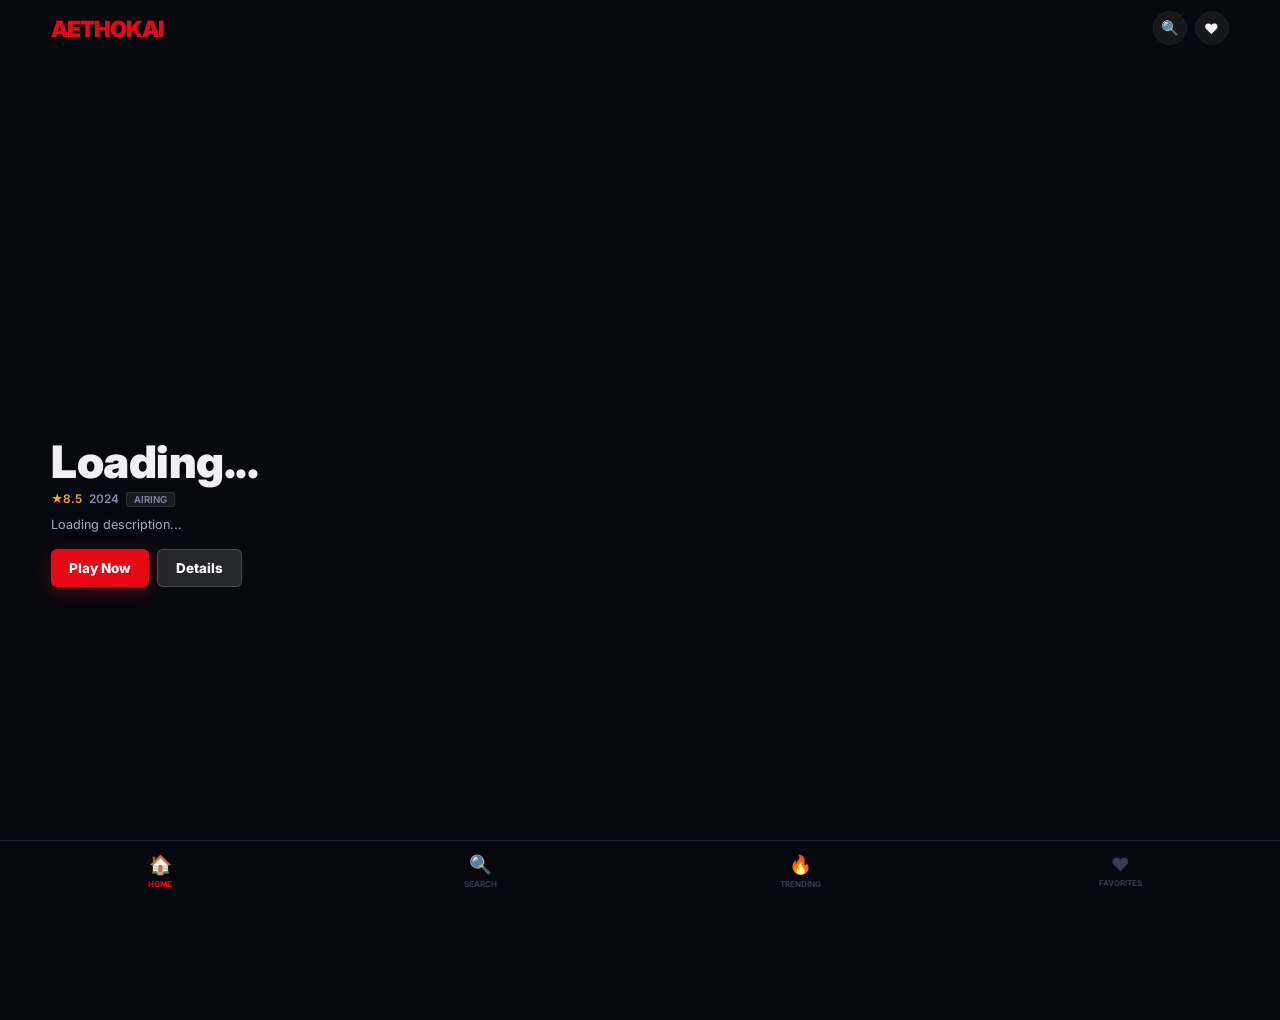
==== commit 29074856: "Update index.html" ====
--- a/index.html
+++ b/index.html
@@ -2,1790 +2,460 @@
 <html lang="en">
 <head>
     <meta charset="UTF-8">
-    <meta name="viewport" content="width=device-width, initial-scale=1.0">
+    <meta name="viewport" content="width=device-width, initial-scale=1.0, maximum-scale=1.0, user-scalable=no">
     <title>AethoKai - Premium Anime Streaming</title>
+    <link href="https://fonts.googleapis.com/css2?family=Inter:wght@300;400;500;600;700;800;900&display=swap" rel="stylesheet">
     <style>
-        /* ==================== RESET ==================== */
-        * {
-            margin: 0;
-            padding: 0;
-            box-sizing: border-box;
-        }
-
-        html, body {
-            width: 100%;
-            height: 100%;
-            overflow-x: hidden;
-        }
-
-        body {
-            font-family: -apple-system, BlinkMacSystemFont, 'Segoe UI', 'Roboto', sans-serif;
-            background: #000000;
-            color: #FFFFFF;
-            line-height: 1.6;
-        }
-
-        /* ==================== VARIABLES ==================== */
-        :root {
-            --black-0: #000000;
-            --black-1: #050505;
-            --black-2: #0D0D0D;
-            --black-3: #111111;
-            --black-4: #1A1A1A;
-            --black-5: #222222;
-            --grey-1: #333333;
-            --grey-2: #666666;
-            --grey-3: #AAAAAA;
-            --grey-4: #DDDDDD;
-            --white: #FFFFFF;
-        }
-
-        /* ==================== TYPOGRAPHY ==================== */
-        h1 {
-            font-size: 3.5rem;
-            font-weight: 800;
-            letter-spacing: -0.02em;
-            line-height: 1.1;
-        }
-
-        h2 {
-            font-size: 1.5rem;
-            font-weight: 700;
-            letter-spacing: -0.01em;
-            margin-bottom: 1.5rem;
-            text-transform: uppercase;
-            letter-spacing: 0.1em;
-        }
-
-        h3 {
-            font-size: 1.1rem;
-            font-weight: 600;
-        }
-
-        p {
-            font-size: 0.95rem;
-            color: #AAAAAA;
-            line-height: 1.7;
-        }
-
-        /* ==================== LAYOUT ==================== */
-        .container {
-            width: 100%;
-            max-width: 1920px;
-            margin: 0 auto;
-            padding: 0 2rem;
-        }
-
-        /* ==================== GLASS MORPHISM ==================== */
-        .glass {
-            background: rgba(255, 255, 255, 0.05);
-            backdrop-filter: blur(20px);
-            border: 1px solid rgba(255, 255, 255, 0.1);
-            border-radius: 16px;
-        }
-
-        /* ==================== BUTTONS ==================== */
-        .btn {
-            display: inline-flex;
-            align-items: center;
-            justify-content: center;
-            gap: 0.5rem;
-            padding: 0.75rem 1.5rem;
-            border: none;
-            border-radius: 8px;
-            font-size: 0.95rem;
-            font-weight: 600;
-            cursor: pointer;
-            transition: all 0.3s cubic-bezier(0.4, 0, 0.2, 1);
-        }
-
-        .btn-primary {
-            background: #FFFFFF;
-            color: #000000;
-        }
-
-        .btn-primary:hover {
-            background: #DDDDDD;
-            transform: translateY(-2px);
-            box-shadow: 0 20px 40px rgba(255, 255, 255, 0.1);
-        }
-
-        .btn-secondary {
-            background: rgba(255, 255, 255, 0.1);
-            color: #FFFFFF;
-            border: 1px solid rgba(255, 255, 255, 0.2);
-        }
-
-        .btn-secondary:hover {
-            background: rgba(255, 255, 255, 0.15);
-            border-color: rgba(255, 255, 255, 0.3);
-        }
-
-        .btn-sm {
-            padding: 0.5rem 1rem;
-            font-size: 0.85rem;
-        }
-
-        /* ==================== HEADER ==================== */
-        header {
-            position: fixed;
-            top: 0;
-            left: 0;
-            right: 0;
-            height: 70px;
-            background: linear-gradient(180deg, rgba(0, 0, 0, 0.95) 0%, rgba(0, 0, 0, 0) 100%);
-            backdrop-filter: blur(10px);
-            z-index: 1000;
-            border-bottom: 1px solid rgba(255, 255, 255, 0.05);
-        }
-
-        .header-content {
-            height: 100%;
-            display: flex;
-            align-items: center;
-            justify-content: space-between;
-            gap: 2rem;
-        }
-
-        .logo {
-            font-size: 1.8rem;
-            font-weight: 800;
-            letter-spacing: -0.03em;
-            color: #FFFFFF;
-            flex-shrink: 0;
-        }
-
-        .search-bar {
-            flex: 1;
-            max-width: 400px;
-            position: relative;
-        }
-
-        .search-input {
-            width: 100%;
-            padding: 0.75rem 1rem 0.75rem 2.5rem;
-            background: rgba(255, 255, 255, 0.08);
-            border: 1px solid rgba(255, 255, 255, 0.15);
-            border-radius: 8px;
-            color: #FFFFFF;
-            font-size: 0.9rem;
-            transition: all 0.3s ease;
-        }
-
-        .search-input:focus {
-            outline: none;
-            background: rgba(255, 255, 255, 0.12);
-            border-color: rgba(255, 255, 255, 0.3);
-            box-shadow: 0 0 20px rgba(255, 255, 255, 0.1);
-        }
-
-        .search-input::placeholder {
-            color: #666666;
-        }
-
-        .search-icon {
-            position: absolute;
-            left: 0.75rem;
-            top: 50%;
-            transform: translateY(-50%);
-            color: #666666;
-            font-size: 1rem;
-        }
-
-        .header-actions {
-            display: flex;
-            gap: 1rem;
-            flex-shrink: 0;
-        }
-
-        /* ==================== HERO BANNER ==================== */
-        .hero-section {
-            width: 100%;
-            height: 100vh;
-            position: relative;
-            overflow: hidden;
-            margin-top: 70px;
-            display: flex;
-            align-items: flex-end;
-            justify-content: flex-start;
-        }
-
-        .hero-background {
-            position: absolute;
-            top: 0;
-            left: 0;
-            right: 0;
-            bottom: 0;
-            background: linear-gradient(135deg, #1A1A1A 0%, #0D0D0D 100%);
-            z-index: 1;
-        }
-
-        .hero-image {
-            position: absolute;
-            top: 0;
-            left: 0;
-            right: 0;
-            bottom: 0;
-            background-size: cover;
-            background-position: center;
-            animation: zoomIn 20s ease-in-out infinite alternate;
-            z-index: 2;
-            opacity: 0.6;
-        }
-
-        @keyframes zoomIn {
-            from { transform: scale(1); }
-            to { transform: scale(1.1); }
-        }
-
-        .hero-overlay {
-            position: absolute;
-            top: 0;
-            left: 0;
-            right: 0;
-            bottom: 0;
-            background: linear-gradient(90deg, rgba(0, 0, 0, 0.9) 0%, transparent 50%, rgba(0, 0, 0, 0.9) 100%),
-                        linear-gradient(180deg, transparent 0%, rgba(0, 0, 0, 0.9) 100%);
-            z-index: 3;
-        }
-
-        .hero-content {
-            position: relative;
-            z-index: 4;
-            max-width: 600px;
-            margin-bottom: 100px;
-            animation: fadeInUp 1s ease-out;
-        }
-
-        @keyframes fadeInUp {
-            from {
-                opacity: 0;
-                transform: translateY(30px);
-            }
-            to {
-                opacity: 1;
-                transform: translateY(0);
-            }
-        }
-
-        .hero-content h1 {
-            margin-bottom: 1rem;
-            text-shadow: 0 4px 20px rgba(0, 0, 0, 0.5);
-        }
-
-        .hero-meta {
-            display: flex;
-            gap: 2rem;
-            margin: 1.5rem 0 2rem 0;
-            font-size: 0.95rem;
-            flex-wrap: wrap;
-        }
-
-        .hero-meta-item {
-            display: flex;
-            align-items: center;
-            gap: 0.5rem;
-        }
-
-        .hero-meta-label {
-            color: #AAAAAA;
-            font-weight: 600;
-        }
-
-        .hero-meta-value {
-            color: #FFFFFF;
-        }
-
-        .hero-content p {
-            font-size: 1rem;
-            color: #DDDDDD;
-            margin-bottom: 2rem;
-            text-shadow: 0 2px 10px rgba(0, 0, 0, 0.5);
-            line-height: 1.8;
-        }
-
-        .hero-buttons {
-            display: flex;
-            gap: 1rem;
-            flex-wrap: wrap;
-        }
-
-        .hero-buttons .btn {
-            padding: 1rem 2rem;
-            font-size: 1rem;
-        }
-
-        /* ==================== SHELF SECTION ==================== */
-        .shelf-section {
-            margin-top: -100px;
-            position: relative;
-            z-index: 5;
-            padding: 4rem 0;
-        }
-
-        .shelf {
-            margin-bottom: 4rem;
-        }
-
-        .shelf-title {
-            font-size: 1.3rem;
-            font-weight: 700;
-            margin-bottom: 1.5rem;
-            text-transform: uppercase;
-            letter-spacing: 0.1em;
-            color: #FFFFFF;
-        }
-
-        .shelf-container {
-            display: flex;
-            gap: 1.5rem;
-            overflow-x: auto;
-            scroll-behavior: smooth;
-            padding: 1rem 0;
-            scrollbar-width: none;
-        }
-
-        .shelf-container::-webkit-scrollbar {
-            display: none;
-        }
-
-        .anime-card {
-            flex: 0 0 200px;
-            position: relative;
-            cursor: pointer;
-            transition: all 0.3s cubic-bezier(0.4, 0, 0.2, 1);
-            group;
-        }
-
-        .anime-card:hover {
-            transform: translateY(-10px);
-        }
-
-        .anime-card-image {
-            width: 100%;
-            aspect-ratio: 2/3;
-            background: #1A1A1A;
-            border-radius: 12px;
-            overflow: hidden;
-            position: relative;
-            box-shadow: 0 10px 30px rgba(0, 0, 0, 0.5);
-        }
-
-        .anime-card-image img {
-            width: 100%;
-            height: 100%;
-            object-fit: cover;
-            transition: transform 0.4s ease;
-        }
-
-        .anime-card:hover .anime-card-image img {
-            transform: scale(1.05);
-        }
-
-        .anime-card-overlay {
-            position: absolute;
-            top: 0;
-            left: 0;
-            right: 0;
-            bottom: 0;
-            background: linear-gradient(180deg, rgba(0, 0, 0, 0) 0%, rgba(0, 0, 0, 0.9) 100%);
-            display: flex;
-            flex-direction: column;
-            align-items: flex-start;
-            justify-content: flex-end;
-            padding: 1rem;
-            opacity: 0;
-            transition: opacity 0.3s ease;
-        }
-
-        .anime-card:hover .anime-card-overlay {
-            opacity: 1;
-        }
-
-        .anime-card-title {
-            font-size: 0.95rem;
-            font-weight: 600;
-            margin-bottom: 0.5rem;
-            color: #FFFFFF;
-        }
-
-        .anime-card-meta {
-            font-size: 0.8rem;
-            color: #AAAAAA;
-            margin-bottom: 0.75rem;
-        }
-
-        .anime-card-actions {
-            display: flex;
-            gap: 0.5rem;
-            width: 100%;
-        }
-
-        .anime-card-actions .btn {
-            flex: 1;
-            padding: 0.5rem;
-            font-size: 0.8rem;
-        }
-
-        /* ==================== SEARCH PAGE ==================== */
-        .search-page {
-            padding-top: 150px;
-            min-height: 100vh;
-        }
-
-        .search-container {
-            margin-bottom: 3rem;
-        }
-
-        .search-input-large {
-            width: 100%;
-            padding: 1.25rem 2rem;
-            background: rgba(255, 255, 255, 0.08);
-            border: 2px solid rgba(255, 255, 255, 0.15);
-            border-radius: 12px;
-            color: #FFFFFF;
-            font-size: 1.1rem;
-            margin-bottom: 2rem;
-            transition: all 0.3s ease;
-        }
-
-        .search-input-large:focus {
-            outline: none;
-            background: rgba(255, 255, 255, 0.12);
-            border-color: rgba(255, 255, 255, 0.3);
-            box-shadow: 0 0 30px rgba(255, 255, 255, 0.15);
-        }
-
-        .filter-section {
-            display: flex;
-            gap: 1rem;
-            margin-bottom: 2rem;
-            flex-wrap: wrap;
-        }
-
-        .filter-btn {
-            padding: 0.6rem 1.2rem;
-            background: rgba(255, 255, 255, 0.08);
-            border: 1px solid rgba(255, 255, 255, 0.15);
-            border-radius: 20px;
-            color: #AAAAAA;
-            cursor: pointer;
-            transition: all 0.3s ease;
-            font-size: 0.9rem;
-            font-weight: 500;
-        }
-
-        .filter-btn:hover,
-        .filter-btn.active {
-            background: rgba(255, 255, 255, 0.15);
-            color: #FFFFFF;
-            border-color: rgba(255, 255, 255, 0.3);
-        }
-
-        .search-results {
-            display: grid;
-            grid-template-columns: repeat(auto-fill, minmax(180px, 1fr));
-            gap: 2rem;
-            margin-bottom: 4rem;
-        }
-
-        /* ==================== ANIME DETAILS PAGE ==================== */
-        .anime-details {
-            padding-top: 70px;
-        }
-
-        .details-banner {
-            width: 100%;
-            height: 400px;
-            position: relative;
-            overflow: hidden;
-            border-radius: 16px;
-            margin-bottom: 3rem;
-        }
-
-        .details-banner img {
-            width: 100%;
-            height: 100%;
-            object-fit: cover;
-        }
-
-        .details-banner-overlay {
-            position: absolute;
-            top: 0;
-            left: 0;
-            right: 0;
-            bottom: 0;
-            background: linear-gradient(90deg, rgba(0, 0, 0, 0.8) 0%, transparent 50%);
-        }
-
-        .details-header {
-            display: grid;
-            grid-template-columns: 200px 1fr;
-            gap: 3rem;
-            margin-bottom: 4rem;
-            align-items: start;
-        }
-
-        .details-poster {
-            width: 200px;
-            aspect-ratio: 2/3;
-            border-radius: 12px;
-            overflow: hidden;
-            box-shadow: 0 20px 60px rgba(0, 0, 0, 0.5);
-        }
-
-        .details-poster img {
-            width: 100%;
-            height: 100%;
-            object-fit: cover;
-        }
-
-        .details-info h1 {
-            margin-bottom: 0.5rem;
-            font-size: 2.5rem;
-        }
-
-        .details-info-meta {
-            display: grid;
-            grid-template-columns: repeat(auto-fit, minmax(150px, 1fr));
-            gap: 2rem;
-            margin: 2rem 0;
-            font-size: 0.95rem;
-        }
-
-        .meta-item {
-            display: flex;
-            flex-direction: column;
-            gap: 0.25rem;
-        }
-
-        .meta-label {
-            color: #AAAAAA;
-            font-size: 0.85rem;
-            text-transform: uppercase;
-            letter-spacing: 0.05em;
-            font-weight: 600;
-        }
-
-        .meta-value {
-            color: #FFFFFF;
-            font-weight: 600;
-            font-size: 1.1rem;
-        }
-
-        .details-description {
-            line-height: 1.8;
-            color: #DDDDDD;
-            max-width: 800px;
-            margin-bottom: 2rem;
-            font-size: 1rem;
-        }
-
-        .details-buttons {
-            display: flex;
-            gap: 1rem;
-            flex-wrap: wrap;
-            margin-bottom: 3rem;
-        }
-
-        .genres-list {
-            display: flex;
-            gap: 1rem;
-            flex-wrap: wrap;
-            margin-top: 1.5rem;
-        }
-
-        .genre-badge {
-            padding: 0.6rem 1.2rem;
-            background: rgba(255, 255, 255, 0.08);
-            border: 1px solid rgba(255, 255, 255, 0.15);
-            border-radius: 20px;
-            font-size: 0.9rem;
-            color: #AAAAAA;
-        }
-
-        /* ==================== VIDEO PLAYER ==================== */
-        .player-container {
-            width: 100%;
-            aspect-ratio: 16/9;
-            background: #000000;
-            border-radius: 12px;
-            overflow: hidden;
-            position: relative;
-            margin-bottom: 3rem;
-            box-shadow: 0 20px 60px rgba(0, 0, 0, 0.5);
-        }
-
-        .player-iframe {
-            width: 100%;
-            height: 100%;
-            border: none;
-        }
-
-        .player-controls {
-            position: absolute;
-            bottom: 0;
-            left: 0;
-            right: 0;
-            background: linear-gradient(180deg, rgba(0, 0, 0, 0) 0%, rgba(0, 0, 0, 0.9) 100%);
-            padding: 2rem 1.5rem 1.5rem;
-            opacity: 0;
-            transition: opacity 0.3s ease;
-            z-index: 10;
-        }
-
-        .player-container:hover .player-controls {
-            opacity: 1;
-        }
-
-        .controls-row {
-            display: flex;
-            align-items: center;
-            gap: 1rem;
-            flex-wrap: wrap;
-        }
-
-        .control-group {
-            display: flex;
-            align-items: center;
-            gap: 0.75rem;
-        }
-
-        .control-label {
-            color: #AAAAAA;
-            font-size: 0.85rem;
-            text-transform: uppercase;
-            letter-spacing: 0.05em;
-            font-weight: 600;
-        }
-
-        .control-select {
-            padding: 0.5rem 0.75rem;
-            background: rgba(255, 255, 255, 0.1);
-            border: 1px solid rgba(255, 255, 255, 0.2);
-            border-radius: 6px;
-            color: #FFFFFF;
-            cursor: pointer;
-            font-size: 0.9rem;
-        }
-
-        .control-select:hover {
-            background: rgba(255, 255, 255, 0.15);
-        }
-
-        .episode-grid {
-            display: grid;
-            grid-template-columns: repeat(auto-fill, minmax(100px, 1fr));
-            gap: 1rem;
-            margin-top: 2rem;
-        }
-
-        .episode-item {
-            padding: 0.75rem;
-            background: rgba(255, 255, 255, 0.05);
-            border: 1px solid rgba(255, 255, 255, 0.1);
-            border-radius: 8px;
-            text-align: center;
-            cursor: pointer;
-            transition: all 0.3s ease;
-            font-weight: 600;
-        }
-
-        .episode-item:hover {
-            background: rgba(255, 255, 255, 0.1);
-            border-color: rgba(255, 255, 255, 0.2);
-        }
-
-        .episode-item.active {
-            background: rgba(255, 255, 255, 0.2);
-            border-color: rgba(255, 255, 255, 0.3);
-            color: #FFFFFF;
-        }
-
-        /* ==================== MY LIST PAGE ==================== */
-        .list-container {
-            padding-top: 150px;
-        }
-
-        .list-tabs {
-            display: flex;
-            gap: 2rem;
-            margin-bottom: 3rem;
-            border-bottom: 1px solid rgba(255, 255, 255, 0.1);
-            padding-bottom: 1rem;
-        }
-
-        .list-tab {
-            padding: 0.75rem 1.5rem;
-            background: none;
-            border: none;
-            color: #AAAAAA;
-            cursor: pointer;
-            font-size: 1rem;
-            font-weight: 600;
-            text-transform: uppercase;
-            letter-spacing: 0.05em;
-            transition: all 0.3s ease;
-            position: relative;
-        }
-
-        .list-tab:hover {
-            color: #FFFFFF;
-        }
-
-        .list-tab.active {
-            color: #FFFFFF;
-        }
-
-        .list-tab.active::after {
-            content: '';
-            position: absolute;
-            bottom: -1rem;
-            left: 0;
-            right: 0;
-            height: 2px;
-            background: #FFFFFF;
-        }
-
-        .list-grid {
-            display: grid;
-            grid-template-columns: repeat(auto-fill, minmax(200px, 1fr));
-            gap: 2rem;
-        }
-
-        .empty-state {
-            grid-column: 1 / -1;
-            text-align: center;
-            padding: 4rem 2rem;
-            color: #AAAAAA;
-        }
-
-        .empty-state h3 {
-            font-size: 1.3rem;
-            margin-bottom: 1rem;
-            color: #FFFFFF;
-        }
-
-        /* ==================== BOTTOM NAVIGATION ==================== */
-        .bottom-nav {
-            position: fixed;
-            bottom: 20px;
-            left: 50%;
-            transform: translateX(-50%);
-            display: flex;
-            align-items: center;
-            gap: 0.5rem;
-            padding: 1rem;
-            background: rgba(0, 0, 0, 0.7);
-            backdrop-filter: blur(20px);
-            border: 1px solid rgba(255, 255, 255, 0.1);
-            border-radius: 50px;
-            z-index: 999;
-            box-shadow: 0 20px 60px rgba(0, 0, 0, 0.5);
-        }
-
-        .nav-item {
-            display: flex;
-            align-items: center;
-            justify-content: center;
-            width: 50px;
-            height: 50px;
-            border-radius: 50%;
-            color: #AAAAAA;
-            cursor: pointer;
-            transition: all 0.3s ease;
-            font-size: 1.2rem;
-            font-weight: 600;
-        }
-
-        .nav-item:hover,
-        .nav-item.active {
-            background: rgba(255, 255, 255, 0.1);
-            color: #FFFFFF;
-            transform: scale(1.1);
-        }
-
-        /* ==================== LOADING ==================== */
-        .skeleton {
-            background: linear-gradient(90deg, rgba(255, 255, 255, 0.05) 0%, rgba(255, 255, 255, 0.1) 50%, rgba(255, 255, 255, 0.05) 100%);
-            background-size: 200% 100%;
-            animation: loading 1.5s infinite;
-        }
-
-        @keyframes loading {
-            0% { background-position: 200% 0; }
-            100% { background-position: -200% 0; }
-        }
-
-        /* ==================== RESPONSIVENESS ==================== */
-        @media (max-width: 1024px) {
-            h1 {
-                font-size: 2.5rem;
-            }
-
-            .container {
-                padding: 0 1.5rem;
-            }
-
-            .hero-content h1 {
-                font-size: 2rem;
-            }
-
-            .search-bar {
-                max-width: 250px;
-            }
-
-            .details-header {
-                grid-template-columns: 1fr;
-            }
-
-            .details-poster {
-                width: 150px;
-                margin: 0 auto;
-            }
-
-            .search-results {
-                grid-template-columns: repeat(auto-fill, minmax(150px, 1fr));
-            }
-        }
-
-        @media (max-width: 768px) {
-            header {
-                height: 60px;
-            }
-
-            .search-bar {
-                display: none;
-            }
-
-            .logo {
-                font-size: 1.4rem;
-            }
-
-            h1 {
-                font-size: 2rem;
-            }
-
-            .hero-section {
-                height: 500px;
-                margin-top: 60px;
-            }
-
-            .hero-content {
-                margin-bottom: 50px;
-            }
-
-            .hero-content h1 {
-                font-size: 1.5rem;
-            }
-
-            .hero-content p {
-                font-size: 0.95rem;
-            }
-
-            .hero-buttons {
-                gap: 0.5rem;
-            }
-
-            .hero-buttons .btn {
-                padding: 0.75rem 1.25rem;
-                font-size: 0.9rem;
-            }
-
-            .anime-card {
-                flex: 0 0 150px;
-            }
-
-            .bottom-nav {
-                bottom: 10px;
-                gap: 0.25rem;
-                padding: 0.75rem;
-            }
-
-            .nav-item {
-                width: 45px;
-                height: 45px;
-                font-size: 1.1rem;
-            }
-
-            .search-page {
-                padding-top: 120px;
-            }
-
-            .search-results {
-                grid-template-columns: repeat(auto-fill, minmax(130px, 1fr));
-                gap: 1rem;
-            }
-
-            .details-banner {
-                height: 250px;
-                margin-bottom: 2rem;
-            }
-
-            .details-info-meta {
-                gap: 1rem;
-                font-size: 0.85rem;
-            }
-
-            .player-container {
-                margin-bottom: 2rem;
-            }
-
-            .list-tabs {
-                gap: 1rem;
-                overflow-x: auto;
-            }
-
-            .list-grid {
-                grid-template-columns: repeat(auto-fill, minmax(150px, 1fr));
-            }
-        }
-
-        @media (max-width: 480px) {
-            body {
-                font-size: 14px;
-            }
-
-            header {
-                height: 55px;
-            }
-
-            .logo {
-                font-size: 1.2rem;
-            }
-
-            h1 {
-                font-size: 1.5rem;
-            }
-
-            h2 {
-                font-size: 1.1rem;
-            }
-
-            .hero-section {
-                height: 400px;
-                margin-top: 55px;
-            }
-
-            .hero-content {
-                margin-bottom: 30px;
-            }
-
-            .hero-content h1 {
-                font-size: 1.3rem;
-            }
-
-            .hero-buttons .btn {
-                padding: 0.6rem 1rem;
-                font-size: 0.8rem;
-            }
-
-            .shelf-title {
-                font-size: 1.1rem;
-            }
-
-            .anime-card {
-                flex: 0 0 120px;
-            }
-
-            .bottom-nav {
-                width: calc(100% - 20px);
-                bottom: 10px;
-                left: 10px;
-                transform: none;
-            }
-
-            .nav-item {
-                width: 40px;
-                height: 40px;
-                font-size: 0.9rem;
-            }
-
-            .search-results {
-                grid-template-columns: repeat(auto-fill, minmax(100px, 1fr));
-                gap: 0.75rem;
-            }
-
-            .details-banner {
-                height: 200px;
-                margin-bottom: 1.5rem;
-            }
-
-            .details-header {
-                gap: 1rem;
-                margin-bottom: 2rem;
-            }
-
-            .details-info h1 {
-                font-size: 1.5rem;
-            }
-
-            .details-buttons {
-                gap: 0.5rem;
-            }
-
-            .details-buttons .btn {
-                padding: 0.6rem 1rem;
-                font-size: 0.8rem;
-            }
-
-            .list-grid {
-                grid-template-columns: repeat(auto-fill, minmax(120px, 1fr));
-            }
-
-            .filter-section {
-                overflow-x: auto;
-            }
-        }
-
-        /* ==================== SCROLLBAR ==================== */
-        ::-webkit-scrollbar {
-            width: 8px;
-            height: 8px;
-        }
-
-        ::-webkit-scrollbar-track {
-            background: #0D0D0D;
-        }
-
-        ::-webkit-scrollbar-thumb {
-            background: #333333;
-            border-radius: 4px;
-        }
-
-        ::-webkit-scrollbar-thumb:hover {
-            background: #666666;
+        *{box-sizing:border-box;margin:0;padding:0;-webkit-tap-highlight-color:transparent}
+        :root{
+          --bg:#080810;--surface:#0f0f1a;--card:#14141f;--border:#1e1e2e;
+          --accent:#e50914;--accent2:#ff2233;
+          --gold:#f5a623;--text:#f0f0f5;--sub:#8888aa;--muted:#3a3a55;
+          --blue:#60a5fa;--green:#22c55e;
+          --font:'Inter',sans-serif;--nav:56px;--bnav:60px;
+        }
+        html,body{background:var(--bg);color:var(--text);font-family:var(--font);overflow-x:hidden;padding-bottom:var(--bnav)}
+        ::-webkit-scrollbar{width:3px;height:3px}
+        ::-webkit-scrollbar-thumb{background:var(--muted);border-radius:2px}
+        img{display:block;user-select:none}
+        a{color:inherit;text-decoration:none}
+        button{font-family:var(--font);cursor:pointer;border:none;background:none;color:inherit}
+
+        /* NAV */
+        .nav{position:fixed;top:0;left:0;right:0;height:var(--nav);display:flex;align-items:center;justify-content:space-between;padding:0 4%;z-index:3000;background:linear-gradient(to bottom,rgba(8,8,16,.97),transparent);transition:background .3s}
+        .nav.solid{background:rgba(8,8,16,.98);border-bottom:1px solid var(--border)}
+        .logo{font-size:1.4rem;font-weight:900;letter-spacing:-1px;cursor:pointer;color:var(--accent);text-transform:uppercase}
+        .nav-r{display:flex;gap:8px}
+        .nav-icon{width:34px;height:34px;border-radius:50%;background:rgba(255,255,255,.06);border:1.5px solid var(--border);display:flex;align-items:center;justify-content:center;font-size:.9rem;cursor:pointer;transition:.2s}
+        .nav-icon:active{background:rgba(255,255,255,.14)}
+
+        /* BOTTOM NAV */
+        .bnav{position:fixed;bottom:0;left:0;right:0;height:var(--bnav);background:rgba(8,8,16,.98);border-top:1px solid var(--border);display:flex;z-index:3000;padding-bottom:env(safe-area-inset-bottom,0)}
+        .bn{flex:1;display:flex;flex-direction:column;align-items:center;justify-content:center;gap:3px;color:var(--muted);font-size:.5rem;font-weight:700;text-transform:uppercase;transition:.15s;cursor:pointer}
+        .bn.on{color:var(--accent)}
+        .bn-ic{font-size:1.15rem}
+
+        /* PAGES */
+        .pg{display:none;min-height:100vh;animation:fadeUp .2s ease}
+        .pg.on{display:block}
+        @keyframes fadeUp{from{opacity:0;transform:translateY(6px)}to{opacity:1;transform:translateY(0)}}
+
+        /* HERO */
+        .hero{position:relative;width:100%;height:82vw;min-height:380px;max-height:660px;overflow:hidden}
+        .hslides{position:absolute;inset:0}
+        .hslide{position:absolute;inset:0;opacity:0;transition:opacity 1.2s ease}
+        .hslide.on{opacity:1;z-index:1}
+        .hslide img{width:100%;height:100%;object-fit:cover;object-position:center 15%}
+        .hero-grad{position:absolute;inset:0;z-index:2;pointer-events:none;background:linear-gradient(to right,rgba(8,8,16,.95) 0%,rgba(8,8,16,.5) 40%,transparent 100%),linear-gradient(to top,var(--bg) 0%,rgba(8,8,16,.7) 18%,transparent 55%),linear-gradient(to bottom,rgba(8,8,16,.55) 0%,transparent 18%)}
+        .hero-body{position:absolute;bottom:11%;left:4%;right:4%;z-index:3;max-width:520px}
+        .h-title{font-size:clamp(1.6rem,5.5vw,2.8rem);font-weight:900;line-height:1.03;letter-spacing:-.5px;margin-bottom:6px}
+        .h-meta{display:flex;align-items:center;gap:7px;font-size:.74rem;font-weight:600;margin-bottom:8px;flex-wrap:wrap}
+        .h-rat{color:var(--gold)}.h-yr{color:var(--sub)}
+        .h-tag{background:rgba(255,255,255,.07);border:1px solid rgba(255,255,255,.1);padding:1px 7px;border-radius:3px;font-size:.6rem;color:var(--sub)}
+        .h-desc{font-size:.79rem;color:#aaaac8;line-height:1.65;margin-bottom:14px;display:-webkit-box;-webkit-line-clamp:2;-webkit-box-orient:vertical;overflow:hidden}
+        .h-btns{display:flex;gap:8px}
+        .hbtn{display:flex;align-items:center;gap:6px;padding:10px 18px;border-radius:6px;font-size:.84rem;font-weight:800;transition:.15s;cursor:pointer}
+        .hbtn-play{background:var(--accent);color:#fff;box-shadow:0 4px 18px rgba(229,9,20,.3)}
+        .hbtn-play:active{transform:scale(.97)}
+        .hbtn-info{background:rgba(255,255,255,.12);color:#fff;border:1px solid rgba(255,255,255,.17)}
+        .hbtn-info:active{background:rgba(255,255,255,.2)}
+        .hdots{position:absolute;bottom:4%;right:4%;z-index:4;display:flex;gap:5px}
+        .hdot{width:5px;height:5px;border-radius:50%;background:rgba(255,255,255,.2);cursor:pointer;transition:.3s}
+        .hdot.on{background:var(--accent);width:16px;border-radius:3px}
+
+        /* ROWS */
+        .rows{padding:4px 4% 10px}
+        .row{margin-bottom:22px}
+        .row-hdr{display:flex;align-items:center;justify-content:space-between;margin-bottom:8px}
+        .row-ttl{font-size:.84rem;font-weight:800;display:flex;align-items:center;gap:6px}
+        .slider{display:flex;gap:8px;overflow-x:auto;padding:3px 2px 8px;scroll-snap-type:x mandatory}
+        .slider::-webkit-scrollbar{display:none}
+
+        /* CARDS */
+        .pcard{min-width:96px;width:96px;flex-shrink:0;cursor:pointer;scroll-snap-align:start;position:relative;border-radius:7px;overflow:hidden}
+        .pcard:active{transform:scale(.93)}
+        .pcard-img{width:100%;aspect-ratio:2/3;object-fit:cover;background:var(--card)}
+        .pcard-name{font-size:.58rem;font-weight:600;margin-top:4px;color:var(--sub);white-space:nowrap;overflow:hidden;text-overflow:ellipsis}
+        .pcard-meta{font-size:.53rem;color:var(--muted);margin-top:1px}
+        .pcard-new{position:absolute;top:5px;left:5px;background:var(--accent);color:#fff;font-size:.46rem;font-weight:900;padding:2px 5px;border-radius:3px}
+        .wcard{min-width:190px;width:190px;flex-shrink:0;cursor:pointer;scroll-snap-align:start;border-radius:7px;overflow:hidden;position:relative}
+        .wcard:active{transform:scale(.96)}
+        .wcard-img{width:100%;aspect-ratio:16/9;object-fit:cover;background:var(--card)}
+        .wcard-over{position:absolute;inset:0;background:linear-gradient(to top,rgba(0,0,0,.88) 0%,transparent 55%);display:flex;flex-direction:column;justify-content:flex-end;padding:8px}
+        .wcard-title{font-size:.7rem;font-weight:700;line-height:1.2}
+
+        /* PLAYER OVERLAY */
+        .player-overlay{position:fixed;inset:0;background:rgba(4,4,12,.95);z-index:9000;display:flex;align-items:center;justify-content:center;opacity:0;pointer-events:none;transition:opacity .25s}
+        .player-overlay.on{opacity:1;pointer-events:auto}
+        .player-modal{width:100%;height:100%;display:flex;flex-direction:column}
+        .player-header{display:flex;align-items:center;justify-content:space-between;padding:16px 4%;border-bottom:1px solid var(--border);background:rgba(8,8,16,.9)}
+        .player-controls{display:flex;gap:10px;margin-top:10px}
+        .player-controls select{padding:6px 10px;background:var(--surface);border:1px solid var(--border);color:var(--text);border-radius:4px;font-size:.75rem}
+        .close-btn{width:34px;height:34px;border-radius:50%;background:rgba(255,255,255,.1);display:flex;align-items:center;justify-content:center;cursor:pointer}
+        .player-body{flex:1;display:flex;align-items:center;justify-content:center}
+        .player-iframe{width:100%;height:100%;border:none}
+
+        /* SK */
+        .sk{background:linear-gradient(90deg,var(--surface) 25%,var(--card) 50%,var(--surface) 75%);background-size:200% 100%;animation:sk 1.4s infinite;border-radius:7px}
+        @keyframes sk{0%{background-position:200% 0}100%{background-position:-200% 0}}
+        .sk-p{min-width:96px;width:96px;aspect-ratio:2/3;flex-shrink:0}
+        .sk-w{min-width:190px;width:190px;aspect-ratio:16/9;flex-shrink:0}
+
+        @media (max-width:768px){
+            .h-title{font-size:1.8rem}
+            .h-desc{display:-webkit-box;-webkit-line-clamp:1;-webkit-box-orient:vertical}
         }
     </style>
 </head>
 <body>
 
-<!-- ==================== HEADER ==================== -->
-<header>
-    <div class="container">
-        <div class="header-content">
-            <div class="logo">AethoKai</div>
-            
-            <div class="search-bar">
-                <span class="search-icon">🔍</span>
-                <input 
-                    type="text" 
-                    class="search-input" 
-                    placeholder="Search anime..."
-                    id="headerSearch"
-                >
+<!-- NAV -->
+<div class="nav">
+    <div class="logo">Aetho<span>Kai</span></div>
+    <div class="nav-r">
+        <div class="nav-icon" onclick="openSearch()">🔍</div>
+        <div class="nav-icon" onclick="openFavorites()">❤️</div>
+    </div>
+</div>
+
+<!-- HOME PAGE -->
+<div id="homePg" class="pg on">
+    <div style="padding-top:calc(var(--nav)+20px)">
+        <!-- HERO -->
+        <div class="hero">
+            <div class="hslides" id="heroSlides"></div>
+            <div class="hero-grad"></div>
+            <div class="hero-body">
+                <div class="h-title" id="heroTitle">Loading...</div>
+                <div class="h-meta">
+                    <span class="h-rat" id="heroRating">★8.5</span>
+                    <span class="h-yr" id="heroYear">2024</span>
+                    <span class="h-tag" id="heroStatus">AIRING</span>
+                </div>
+                <div class="h-desc" id="heroDesc">Loading description...</div>
+                <div class="h-btns">
+                    <div class="hbtn hbtn-play" onclick="playAnime(heroData.id, heroData.idMal)">Play Now</div>
+                    <div class="hbtn hbtn-info" onclick="viewDetails(heroData.id)">Details</div>
+                </div>
             </div>
-
-            <div class="header-actions">
-                <button class="btn btn-secondary btn-sm" onclick="navigatePage('list')">My List</button>
-                <button class="btn btn-secondary btn-sm" onclick="navigatePage('profile')">Profile</button>
+            <div class="hdots" id="heroDots"></div>
+        </div>
+
+        <!-- SHELVES -->
+        <div class="rows" id="shelvesContainer"></div>
+    </div>
+</div>
+
+<!-- PLAYER -->
+<div class="player-overlay" id="playerOverlay">
+    <div class="player-modal">
+        <div class="player-header">
+            <span id="playerTitle">Player</span>
+            <div style="display:flex;gap:10px">
+                <div class="player-controls">
+                    <select id="serverSelect" onchange="changeServer()">
+                        <option value="vidnest">VidNest (Default)</option>
+                        <option value="server5">Server 5</option>
+                    </select>
+                    <select id="epSelect" onchange="changeEpisode()">
+                        <option>Select Episode</option>
+                    </select>
+                </div>
+                <div class="close-btn" onclick="closePlayer()">✕</div>
             </div>
         </div>
-    </div>
-</header>
-
-<!-- ==================== HOME PAGE ==================== -->
-<div id="homePage" class="page-content">
-    <section class="hero-section">
-        <div class="hero-background"></div>
-        <div class="hero-image" id="heroImage"></div>
-        <div class="hero-overlay"></div>
-
-        <div class="container">
-            <div class="hero-content">
-                <h1 id="heroTitle">Loading...</h1>
-                
-                <div class="hero-meta">
-                    <div class="hero-meta-item">
-                        <span class="hero-meta-label">Score:</span>
-                        <span class="hero-meta-value" id="heroScore">—</span>
-                    </div>
-                    <div class="hero-meta-item">
-                        <span class="hero-meta-label">Episodes:</span>
-                        <span class="hero-meta-value" id="heroEpisodes">—</span>
-                    </div>
-                    <div class="hero-meta-item">
-                        <span class="hero-meta-label">Status:</span>
-                        <span class="hero-meta-value" id="heroStatus">—</span>
-                    </div>
-                    <div class="hero-meta-item">
-                        <span class="hero-meta-label">Studio:</span>
-                        <span class="hero-meta-value" id="heroStudio">—</span>
-                    </div>
-                </div>
-
-                <p id="heroDesc">Loading anime description...</p>
-                
-                <div class="hero-buttons">
-                    <button class="btn btn-primary" onclick="playCurrentAnime()">Play Now</button>
-                    <button class="btn btn-secondary" onclick="addToMyList()">Add to List</button>
-                    <button class="btn btn-secondary btn-sm" onclick="viewCurrentDetails()">Details</button>
-                </div>
-            </div>
-        </div>
-    </section>
-
-    <section class="shelf-section">
-        <div class="container">
-            <div id="shelvesContainer"></div>
-        </div>
-    </section>
-</div>
-
-<!-- ==================== SEARCH PAGE ==================== -->
-<div id="searchPage" class="page-content" style="display: none;">
-    <div class="search-page">
-        <div class="container">
-            <div class="search-container">
-                <input 
-                    type="text" 
-                    class="search-input-large" 
-                    placeholder="Search anime..." 
-                    id="searchInput"
-                >
-
-                <div class="filter-section">
-                    <button class="filter-btn active" data-filter="all" onclick="filterSearch('all')">All</button>
-                    <button class="filter-btn" data-filter="airing" onclick="filterSearch('airing')">Airing</button>
-                    <button class="filter-btn" data-filter="action" onclick="filterSearch('action')">Action</button>
-                    <button class="filter-btn" data-filter="fantasy" onclick="filterSearch('fantasy')">Fantasy</button>
-                    <button class="filter-btn" data-filter="romance" onclick="filterSearch('romance')">Romance</button>
-                    <button class="filter-btn" data-filter="comedy" onclick="filterSearch('comedy')">Comedy</button>
-                </div>
-            </div>
-
-            <h2>Search Results</h2>
-            <div class="search-results" id="searchResults"></div>
+        <div class="player-body">
+            <iframe class="player-iframe" id="playerFrame" allowfullscreen></iframe>
         </div>
     </div>
 </div>
 
-<!-- ==================== ANIME DETAILS PAGE ==================== -->
-<div id="detailsPage" class="page-content" style="display: none;">
-    <div class="anime-details">
-        <div class="container">
-            <div class="details-banner">
-                <img id="detailsBanner" src="" alt="Banner">
-                <div class="details-banner-overlay"></div>
-            </div>
-
-            <div class="details-header">
-                <div>
-                    <img id="detailsPoster" class="details-poster" src="" alt="Poster">
-                </div>
-
-                <div class="details-info">
-                    <h1 id="detailsTitle">Anime Title</h1>
-                    <p id="detailsNativeTitle" style="color: #666666; margin-bottom: 1rem;"></p>
-
-                    <div class="details-info-meta">
-                        <div class="meta-item">
-                            <span class="meta-label">Score</span>
-                            <span class="meta-value" id="detailsScore">—</span>
-                        </div>
-                        <div class="meta-item">
-                            <span class="meta-label">Episodes</span>
-                            <span class="meta-value" id="detailsEpisodes">—</span>
-                        </div>
-                        <div class="meta-item">
-                            <span class="meta-label">Status</span>
-                            <span class="meta-value" id="detailsStatus">—</span>
-                        </div>
-                        <div class="meta-item">
-                            <span class="meta-label">Year</span>
-                            <span class="meta-value" id="detailsYear">—</span>
-                        </div>
-                    </div>
-
-                    <p class="details-description" id="detailsDesc"></p>
-
-                    <div class="details-buttons">
-                        <button class="btn btn-primary" onclick="playSelectedAnime()">Play Now</button>
-                        <button class="btn btn-secondary" onclick="addSelectedToList()">Add to List</button>
-                        <button class="btn btn-secondary">Favorite</button>
-                        <button class="btn btn-secondary">Share</button>
-                    </div>
-
-                    <div>
-                        <h3>Genres</h3>
-                        <div class="genres-list" id="genresList"></div>
-                    </div>
-                </div>
-            </div>
-        </div>
-    </div>
+<!-- BOTTOM NAV -->
+<div class="bnav">
+    <div class="bn on" onclick="goHome()"><div class="bn-ic">🏠</div><div>Home</div></div>
+    <div class="bn" onclick="openSearch()"><div class="bn-ic">🔍</div><div>Search</div></div>
+    <div class="bn" onclick="openTrending()"><div class="bn-ic">🔥</div><div>Trending</div></div>
+    <div class="bn" onclick="openFavorites()"><div class="bn-ic">❤️</div><div>Favorites</div></div>
 </div>
 
-<!-- ==================== VIDEO PLAYER PAGE ==================== -->
-<div id="playerPage" class="page-content" style="display: none;">
-    <div style="padding-top: 70px;">
-        <div class="container">
-            <div class="player-container">
-                <iframe 
-                    class="player-iframe"
-                    id="videoPlayer"
-                    src="about:blank"
-                    allowfullscreen
-                    allow="autoplay"
-                ></iframe>
-                <div class="player-controls">
-                    <div class="controls-row">
-                        <div class="control-group">
-                            <label class="control-label">Episode</label>
-                            <select class="control-select" id="episodeSelect" onchange="changeEpisode()">
-                                <option>Select Episode</option>
-                            </select>
-                        </div>
-
-                        <div class="control-group">
-                            <label class="control-label">Quality</label>
-                            <select class="control-select">
-                                <option>Auto</option>
-                                <option>1080p</option>
-                                <option>720p</option>
-                                <option>480p</option>
-                            </select>
-                        </div>
-
-                        <div class="control-group">
-                            <label class="control-label">Server</label>
-                            <select class="control-select" id="serverSelect" onchange="changeServer()">
-                                <option value="sub">Subbed</option>
-                                <option value="dub">Dubbed</option>
-                            </select>
-                        </div>
-
-                        <div class="control-group">
-                            <button class="btn btn-secondary btn-sm" onclick="previousEpisode()">Previous</button>
-                            <button class="btn btn-secondary btn-sm" onclick="nextEpisode()">Next</button>
-                        </div>
-                    </div>
-                </div>
-            </div>
-
-            <div style="margin-top: 3rem;">
-                <h2 id="playerAnimeTitle">Anime Title</h2>
-                <p id="playerEpisodeDesc"></p>
-
-                <div style="margin-top: 2rem;">
-                    <h3>Episodes</h3>
-                    <div class="episode-grid" id="episodeGrid"></div>
-                </div>
-            </div>
-        </div>
-    </div>
-</div>
-
-<!-- ==================== MY LIST PAGE ==================== -->
-<div id="listPage" class="page-content" style="display: none;">
-    <div class="list-container">
-        <div class="container">
-            <h1 style="margin-bottom: 2rem;">My List</h1>
-            
-            <div class="list-tabs">
-                <button class="list-tab active" onclick="switchListTab('watching')">Watching</button>
-                <button class="list-tab" onclick="switchListTab('completed')">Completed</button>
-                <button class="list-tab" onclick="switchListTab('planning')">Planning</button>
-                <button class="list-tab" onclick="switchListTab('dropped')">Dropped</button>
-            </div>
-
-            <div class="list-grid" id="listGrid">
-                <div class="empty-state">
-                    <h3>Your list is empty</h3>
-                    <p>Add anime to get started</p>
-                </div>
-            </div>
-        </div>
-    </div>
-</div>
-
-<!-- ==================== BOTTOM NAVIGATION ==================== -->
-<nav class="bottom-nav">
-    <div class="nav-item active" onclick="navigatePage('home')" title="Home">Home</div>
-    <div class="nav-item" onclick="navigatePage('search')" title="Search">Search</div>
-    <div class="nav-item" onclick="navigatePage('list')" title="My List">List</div>
-    <div class="nav-item" onclick="navigatePage('profile')" title="Profile">Profile</div>
-</nav>
-
 <script>
-    // ==================== STATE ==================== 
+    // ===== STATE =====
     const APP = {
-        currentPage: 'home',
+        heroList: [],
+        heroIndex: 0,
+        heroData: null,
         currentAnime: null,
-        currentEpisode: 1,
-        searchFilter: 'all',
-        myList: JSON.parse(localStorage.getItem('myList')) || {},
-        continueWatching: JSON.parse(localStorage.getItem('continueWatching')) || {},
-        animeCache: {},
+        favorites: JSON.parse(localStorage.getItem('favorites')) || [],
+        cache: {}
     };
 
-    // ==================== API FUNCTIONS ==================== 
-    async function fetchAnimeFromAniList(query) {
-        const anilistQuery = `
-            query($search: String!, $sort: [MediaSort]!) {
-                Page(perPage: 12) {
-                    media(search: $search, type: ANIME, sort: $sort) {
-                        id
-                        idMal
-                        title {
-                            romaji
-                            native
-                            english
-                        }
-                        coverImage {
-                            large
-                        }
-                        bannerImage
-                        description
-                        genres
-                        status
-                        episodes
-                        averageScore
-                        studios(isMain: true) {
-                            nodes {
-                                name
-                            }
-                        }
-                        startDate {
-                            year
-                        }
-                    }
-                }
-            }
-        `;
-
+    let heroData = null;
+
+    // ===== ANILIST API =====
+    async function fetchAniList(query) {
         try {
             const response = await fetch('https://graphql.anilist.co', {
                 method: 'POST',
                 headers: { 'Content-Type': 'application/json' },
-                body: JSON.stringify({
-                    query: anilistQuery,
-                    variables: {
-                        search: query,
-                        sort: ['POPULARITY_DESC']
-                    }
-                })
+                body: JSON.stringify({ query })
             });
-
             const data = await response.json();
-            return data.data?.Page?.media || [];
-        } catch (error) {
-            console.error('AniList fetch error:', error);
-            return [];
-        }
-    }
-
-    async function getTrendingAnime() {
-        const anilistQuery = `
+            return data.data;
+        } catch(e) {
+            console.error('AniList Error:', e);
+            return null;
+        }
+    }
+
+    // ===== FETCH TRENDING =====
+    async function fetchTrending() {
+        const query = `
             query {
                 Page(perPage: 10) {
                     media(type: ANIME, sort: TRENDING_DESC, status: RELEASING) {
                         id
                         idMal
-                        title {
-                            romaji
-                            native
-                        }
-                        coverImage {
-                            large
-                        }
+                        title { romaji english native }
+                        coverImage { large }
                         bannerImage
                         description
-                        genres
+                        averageScore
                         status
                         episodes
-                        averageScore
-                        studios(isMain: true) {
-                            nodes {
-                                name
-                            }
-                        }
-                        startDate {
-                            year
-                        }
+                        startDate { year }
+                        genres
                     }
                 }
             }
         `;
-
-        try {
-            const response = await fetch('https://graphql.anilist.co', {
-                method: 'POST',
-                headers: { 'Content-Type': 'application/json' },
-                body: JSON.stringify({ query: anilistQuery })
-            });
-
-            const data = await response.json();
-            return data.data?.Page?.media || [];
-        } catch (error) {
-            console.error('Trending fetch error:', error);
-            return [];
-        }
-    }
-
-    // ==================== UI FUNCTIONS ==================== 
-    function createAnimeCard(anime) {
-        const title = anime.title?.romaji || anime.title?.english || 'Unknown';
-        const poster = anime.coverImage?.large || 'data:image/svg+xml,<svg xmlns="http://www.w3.org/2000/svg" viewBox="0 0 200 300"><rect fill="%23222" width="200" height="300"/></svg>';
-        const score = anime.averageScore || '—';
-        const episodes = anime.episodes || '—';
-
-        return `
-            <div class="anime-card" onclick="viewAnimeDetails(${anime.id})">
-                <div class="anime-card-image">
-                    <img src="${poster}" alt="${title}" loading="lazy">
-                    <div class="anime-card-overlay">
-                        <h3 class="anime-card-title">${title}</h3>
-                        <p class="anime-card-meta">${score}/100 • ${episodes} eps</p>
-                        <div class="anime-card-actions">
-                            <button class="btn btn-primary btn-sm" onclick="event.stopPropagation(); playAnime(${anime.id})">Play</button>
-                            <button class="btn btn-secondary btn-sm" onclick="event.stopPropagation(); addToMyList(${anime.id})">Add</button>
-                        </div>
-                    </div>
-                </div>
-            </div>
-        `;
-    }
-
-    async function renderHome() {
-        const trendingAnime = await getTrendingAnime();
-        APP.currentAnime = trendingAnime[0];
-
-        if (APP.currentAnime) {
-            updateHero(APP.currentAnime);
-        }
-
-        const container = document.getElementById('shelvesContainer');
-        const shelves = [
-            { title: 'Trending Now', anime: trendingAnime.slice(0, 8) },
-            { title: 'Airing', anime: trendingAnime.slice(0, 8) },
-            { title: 'Top Rated', anime: trendingAnime.slice(0, 8) }
-        ];
-
-        container.innerHTML = shelves.map(shelf => `
-            <div class="shelf">
-                <h2 class="shelf-title">${shelf.title}</h2>
-                <div class="shelf-container">
-                    ${shelf.anime.map(anime => createAnimeCard(anime)).join('')}
-                </div>
-            </div>
-        `).join('');
-    }
-
-    function updateHero(anime) {
-        const title = anime.title?.romaji || 'Unknown';
-        const desc = anime.description?.replace(/<[^>]*>/g, '') || 'No description available';
-        const score = anime.averageScore || '—';
-        const episodes = anime.episodes || '—';
-        const status = anime.status || '—';
-        const studio = anime.studios?.nodes?.[0]?.name || 'Unknown Studio';
-        const banner = anime.bannerImage || 'data:image/svg+xml,<svg xmlns="http://www.w3.org/2000/svg" viewBox="0 0 1920 400"><rect fill="%23111" width="1920" height="400"/></svg>';
-
-        document.getElementById('heroTitle').textContent = title;
-        document.getElementById('heroDesc').textContent = desc;
-        document.getElementById('heroScore').textContent = score + '/100';
-        document.getElementById('heroEpisodes').textContent = episodes;
-        document.getElementById('heroStatus').textContent = status;
-        document.getElementById('heroStudio').textContent = studio;
-        document.getElementById('heroImage').style.backgroundImage = `url('${banner}')`;
-    }
-
-    async function viewAnimeDetails(anilistId) {
-        try {
-            const query = `
-                query($id: Int!) {
-                    Media(id: $id, type: ANIME) {
+        const data = await fetchAniList(query);
+        return data?.Page?.media || [];
+    }
+
+    // ===== FETCH BY GENRE =====
+    async function fetchByGenre(genre) {
+        const query = `
+            query {
+                Page(perPage: 12) {
+                    media(type: ANIME, genre: "${genre}", sort: POPULARITY_DESC) {
                         id
-                        title {
-                            romaji
-                            native
-                            english
-                        }
+                        idMal
+                        title { romaji }
                         coverImage { large }
-                        bannerImage
-                        description
-                        genres
-                        status
+                        averageScore
                         episodes
-                        averageScore
-                        startDate { year }
-                        studios(isMain: true) {
-                            nodes { name }
-                        }
                     }
                 }
+            }
+        `;
+        const data = await fetchAniList(query);
+        return data?.Page?.media || [];
+    }
+
+    // ===== GENRES =====
+    const GENRES = ['Action', 'Fantasy', 'Romance', 'Comedy', 'Drama', 'Sci-Fi', 'Supernatural', 'Isekai'];
+
+    // ===== CARD HTML =====
+    function cardHTML(anime) {
+        return `
+            <div class="pcard" onclick="playAnime(${anime.id}, ${anime.idMal})">
+                <img class="pcard-img" src="${anime.coverImage.large}" alt="">
+                <div class="pcard-name">${anime.title.romaji || anime.title.english || 'Unknown'}</div>
+                <div class="pcard-meta">★${anime.averageScore || 0} · ${anime.episodes || '?'} ep</div>
+            </div>
+        `;
+    }
+
+    function wCardHTML(anime) {
+        return `
+            <div class="wcard" onclick="playAnime(${anime.id}, ${anime.idMal})">
+                <img class="wcard-img" src="${anime.coverImage.large}" alt="">
+                <div class="wcard-over">
+                    <div class="wcard-title">${anime.title.romaji || anime.title.english || 'Unknown'}</div>
+                    <div class="wcard-sub">★${anime.averageScore || 0}</div>
+                </div>
+            </div>
+        `;
+    }
+
+    // ===== HERO SETUP =====
+    async function setupHero() {
+        APP.heroList = await fetchTrending();
+        if (!APP.heroList.length) return;
+
+        updateHero();
+        renderHeroDots();
+        setInterval(nextHero, 8000);
+    }
+
+    function updateHero() {
+        const anime = APP.heroList[APP.heroIndex];
+        if (!anime) return;
+
+        heroData = anime;
+        APP.heroData = anime;
+
+        document.getElementById('heroTitle').textContent = anime.title.romaji || anime.title.english || 'Unknown';
+        document.getElementById('heroRating').textContent = `★${anime.averageScore || 0}`;
+        document.getElementById('heroYear').textContent = anime.startDate?.year || '2024';
+        document.getElementById('heroStatus').textContent = anime.status;
+        document.getElementById('heroDesc').textContent = anime.description?.replace(/<[^>]*>/g, '').slice(0, 150) || 'No description';
+
+        const slides = document.getElementById('heroSlides');
+        const banner = anime.bannerImage || anime.coverImage.large;
+        slides.innerHTML = `
+            <div class="hslide on">
+                <img src="${banner}" alt="">
+            </div>
+        `;
+
+        renderHeroDots();
+    }
+
+    function renderHeroDots() {
+        const dots = document.getElementById('heroDots');
+        dots.innerHTML = APP.heroList.slice(0, 5).map((_, i) => `
+            <div class="hdot ${i === APP.heroIndex ? 'on' : ''}" onclick="goToHero(${i})"></div>
+        `).join('');
+    }
+
+    function nextHero() {
+        APP.heroIndex = (APP.heroIndex + 1) % APP.heroList.length;
+        updateHero();
+    }
+
+    function goToHero(i) {
+        APP.heroIndex = i;
+        updateHero();
+    }
+
+    // ===== RENDER SHELVES =====
+    async function renderShelves() {
+        const container = document.getElementById('shelvesContainer');
+        container.innerHTML = '';
+
+        for (const genre of GENRES) {
+            const anime = await fetchByGenre(genre);
+            if (!anime.length) continue;
+
+            const shelf = document.createElement('div');
+            shelf.className = 'row';
+            shelf.innerHTML = `
+                <div class="row-hdr">
+                    <div class="row-ttl">${genre}</div>
+                </div>
+                <div class="slider">
+                    ${anime.map(a => cardHTML(a)).join('')}
+                </div>
             `;
-
-            const response = await fetch('https://graphql.anilist.co', {
-                method: 'POST',
-                headers: { 'Content-Type': 'application/json' },
-                body: JSON.stringify({ query, variables: { id: anilistId } })
-            });
-
-            const data = await response.json();
-            const anime = data.data?.Media;
-
+            container.appendChild(shelf);
+        }
+    }
+
+    // ===== PLAYER =====
+    function playAnime(anilistId, malId) {
+        APP.currentAnime = { anilistId, malId };
+        
+        // Fetch episodes
+        const query = `
+            query {
+                Media(id: ${anilistId}, type: ANIME) {
+                    title { romaji }
+                    episodes
+                }
+            }
+        `;
+        
+        fetchAniList(query).then(data => {
+            const anime = data?.Media;
             if (!anime) return;
 
-            APP.currentAnime = anime;
-
-            const title = anime.title?.romaji || 'Unknown';
-            const nativeTitle = anime.title?.native || '';
-            const desc = anime.description?.replace(/<[^>]*>/g, '') || '';
-            const score = anime.averageScore || '—';
-            const episodes = anime.episodes || '—';
-            const status = anime.status || '—';
-            const year = anime.startDate?.year || '—';
-            const studio = anime.studios?.nodes?.[0]?.name || 'Unknown';
-            const poster = anime.coverImage?.large || '';
-            const banner = anime.bannerImage || '';
-
-            document.getElementById('detailsTitle').textContent = title;
-            document.getElementById('detailsNativeTitle').textContent = nativeTitle;
-            document.getElementById('detailsDesc').textContent = desc;
-            document.getElementById('detailsScore').textContent = score + '/100';
-            document.getElementById('detailsEpisodes').textContent = episodes;
-            document.getElementById('detailsStatus').textContent = status;
-            document.getElementById('detailsYear').textContent = year;
-            document.getElementById('detailsBanner').src = banner;
-            document.getElementById('detailsPoster').src = poster;
-
-            document.getElementById('genresList').innerHTML = (anime.genres || [])
-                .map(g => `<div class="genre-badge">${g}</div>`)
-                .join('');
-
-            navigatePage('details');
-        } catch (error) {
-            console.error('Details error:', error);
-        }
-    }
-
-    async function playAnime(anilistId) {
-        try {
-            const query = `
-                query($id: Int!) {
-                    Media(id: $id, type: ANIME) {
-                        id
-                        title { romaji }
-                        episodes
-                        description
-                    }
-                }
-            `;
-
-            const response = await fetch('https://graphql.anilist.co', {
-                method: 'POST',
-                headers: { 'Content-Type': 'application/json' },
-                body: JSON.stringify({ query, variables: { id: anilistId } })
-            });
-
-            const data = await response.json();
-            const anime = data.data?.Media;
-
-            if (!anime) return;
-
-            APP.currentAnime = anime;
-            APP.currentEpisode = 1;
-
-            const title = anime.title?.romaji || 'Unknown';
-            const desc = anime.description?.replace(/<[^>]*>/g, '') || '';
-
-            document.getElementById('playerAnimeTitle').textContent = title;
-            document.getElementById('playerEpisodeDesc').textContent = desc;
-
-            // Render episodes
-            const episodeSelect = document.getElementById('episodeSelect');
-            const episodeGrid = document.getElementById('episodeGrid');
-            episodeSelect.innerHTML = '';
-            episodeGrid.innerHTML = '';
-
+            document.getElementById('playerTitle').textContent = anime.title.romaji;
+            
+            const epSelect = document.getElementById('epSelect');
+            epSelect.innerHTML = '<option>Select Episode</option>';
             for (let i = 1; i <= (anime.episodes || 12); i++) {
-                episodeSelect.innerHTML += `<option value="${i}">Episode ${i}</option>`;
-                episodeGrid.innerHTML += `
-                    <div class="episode-item ${i === 1 ? 'active' : ''}" onclick="playEpisode(${i})">
-                        Ep ${i}
-                    </div>
-                `;
+                epSelect.innerHTML += `<option value="${i}">Episode ${i}</option>`;
             }
 
-            loadPlayerIframe(anilistId, 1, 'sub');
-            navigatePage('player');
-        } catch (error) {
-            console.error('Play error:', error);
-        }
-    }
-
-    function loadPlayerIframe(anilistId, episode, type) {
-        const url = `https://vidnest.fun/animepahe/${anilistId}/${episode}/${type}`;
-        document.getElementById('videoPlayer').src = url;
-    }
-
-    function playEpisode(episode) {
-        APP.currentEpisode = episode;
-        document.getElementById('episodeSelect').value = episode;
-        document.querySelectorAll('.episode-item').forEach((el, i) => {
-            el.classList.toggle('active', i + 1 === episode);
+            loadPlayer(anilistId, malId, 1, 'vidnest');
         });
 
-        const type = document.getElementById('serverSelect').value;
-        loadPlayerIframe(APP.currentAnime.id, episode, type);
+        document.getElementById('playerOverlay').classList.add('on');
+    }
+
+    function loadPlayer(anilistId, malId, episode, server) {
+        let url;
+        
+        if (server === 'vidnest') {
+            url = `https://vidnest.fun/animepahe/${anilistId}/${episode}/sub`;
+        } else if (server === 'server5') {
+            url = `https://server5.anicdn.com/anime/${malId}/episode/${episode}`;
+        }
+
+        document.getElementById('playerFrame').src = url;
+    }
+
+    function changeServer() {
+        const server = document.getElementById('serverSelect').value;
+        const ep = document.getElementById('epSelect').value || 1;
+        if (APP.currentAnime) {
+            loadPlayer(APP.currentAnime.anilistId, APP.currentAnime.malId, ep, server);
+        }
     }
 
     function changeEpisode() {
-        const episode = document.getElementById('episodeSelect').value;
-        if (episode) playEpisode(parseInt(episode));
-    }
-
-    function changeServer() {
-        playEpisode(APP.currentEpisode);
-    }
-
-    function nextEpisode() {
-        const maxEp = APP.currentAnime?.episodes || 12;
-        if (APP.currentEpisode < maxEp) {
-            playEpisode(APP.currentEpisode + 1);
-        }
-    }
-
-    function previousEpisode() {
-        if (APP.currentEpisode > 1) {
-            playEpisode(APP.currentEpisode - 1);
-        }
-    }
-
-    async function searchAnime(query) {
-        if (!query.trim()) {
-            document.getElementById('searchResults').innerHTML = '';
-            return;
-        }
-
-        const results = await fetchAnimeFromAniList(query);
-        document.getElementById('searchResults').innerHTML = results
-            .map(anime => createAnimeCard(anime))
-            .join('');
-    }
-
-    function filterSearch(filter) {
-        APP.searchFilter = filter;
-        document.querySelectorAll('.filter-btn').forEach(btn => btn.classList.remove('active'));
-        document.querySelector(`[data-filter="${filter}"]`).classList.add('active');
-        
-        const query = document.getElementById('searchInput').value;
-        searchAnime(query);
-    }
-
-    function addToMyList(anilistId) {
-        const anime = APP.currentAnime;
-        if (!anime) return;
-
-        APP.myList[anilistId] = {
-            id: anilistId,
-            title: anime.title?.romaji || 'Unknown',
-            poster: anime.coverImage?.large,
-            status: 'watching',
-            addedAt: new Date().toISOString()
-        };
-
-        localStorage.setItem('myList', JSON.stringify(APP.myList));
-    }
-
-    function addToMyList(anilistId) {
-        if (!anilistId) anilistId = APP.currentAnime?.id;
-        if (!anilistId) return;
-
-        APP.myList[anilistId] = {
-            id: anilistId,
-            status: 'watching',
-            addedAt: new Date().toISOString()
-        };
-
-        localStorage.setItem('myList', JSON.stringify(APP.myList));
-    }
-
-    function switchListTab(tab) {
-        document.querySelectorAll('.list-tab').forEach(btn => btn.classList.remove('active'));
-        event.target.classList.add('active');
-
-        const grid = document.getElementById('listGrid');
-        const items = Object.entries(APP.myList).filter(([_, anime]) => anime.status === tab);
-
-        if (items.length === 0) {
-            grid.innerHTML = `
-                <div class="empty-state">
-                    <h3>No anime here yet</h3>
-                    <p>Add anime to your ${tab} list</p>
-                </div>
-            `;
-            return;
-        }
-
-        grid.innerHTML = items.map(([id, anime]) => `
-            <div class="anime-card" onclick="viewAnimeDetails(${id})">
-                <div class="anime-card-image">
-                    <img src="${anime.poster}" alt="${anime.title}" loading="lazy">
-                    <div class="anime-card-overlay">
-                        <h3 class="anime-card-title">${anime.title}</h3>
-                    </div>
-                </div>
-            </div>
-        `).join('');
-    }
-
-    function navigatePage(page) {
-        document.querySelectorAll('.page-content').forEach(el => el.style.display = 'none');
-        document.querySelectorAll('.nav-item').forEach(el => el.classList.remove('active'));
-
-        const pageMap = {
-            'home': 'homePage',
-            'search': 'searchPage',
-            'details': 'detailsPage',
-            'player': 'playerPage',
-            'list': 'listPage'
-        };
-
-        const pageId = pageMap[page];
-        if (pageId) {
-            document.getElementById(pageId).style.display = 'block';
-        }
-
-        if (page !== 'details' && page !== 'player') {
-            document.querySelector(`[onclick="navigatePage('${page}')"]`)?.classList.add('active');
-        }
-
-        APP.currentPage = page;
-        window.scrollTo(0, 0);
-    }
-
-    function playCurrentAnime() {
-        if (APP.currentAnime) playAnime(APP.currentAnime.id);
-    }
-
-    function playSelectedAnime() {
-        if (APP.currentAnime) playAnime(APP.currentAnime.id);
-    }
-
-    function addSelectedToList() {
-        if (APP.currentAnime) addToMyList(APP.currentAnime.id);
-    }
-
-    function viewCurrentDetails() {
-        if (APP.currentAnime) viewAnimeDetails(APP.currentAnime.id);
-    }
-
-    // ==================== EVENT LISTENERS ==================== 
-    document.getElementById('headerSearch').addEventListener('input', (e) => {
-        if (APP.currentPage !== 'search') navigatePage('search');
-        document.getElementById('searchInput').value = e.target.value;
-        searchAnime(e.target.value);
+        const ep = document.getElementById('epSelect').value;
+        if (!ep) return;
+        const server = document.getElementById('serverSelect').value;
+        if (APP.currentAnime) {
+            loadPlayer(APP.currentAnime.anilistId, APP.currentAnime.malId, ep, server);
+        }
+    }
+
+    function closePlayer() {
+        document.getElementById('playerOverlay').classList.remove('on');
+        document.getElementById('playerFrame').src = '';
+    }
+
+    function viewDetails(anilistId) {
+        alert(`Details for anime ${anilistId} - Coming soon!`);
+    }
+
+    // ===== NAV =====
+    function goHome() {
+        document.querySelectorAll('.pg').forEach(p => p.classList.remove('on'));
+        document.getElementById('homePg').classList.add('on');
+        document.querySelectorAll('.bn').forEach(b => b.classList.remove('on'));
+        event.target.closest('.bn').classList.add('on');
+    }
+
+    function openSearch() {
+        alert('Search Coming Soon!');
+    }
+
+    function openTrending() {
+        alert('Trending Page Coming Soon!');
+    }
+
+    function openFavorites() {
+        alert('Favorites: ' + APP.favorites.length + ' items');
+    }
+
+    // ===== INIT =====
+    window.addEventListener('load', () => {
+        setupHero();
+        renderShelves();
     });
 
-    document.getElementById('searchInput').addEventListener('input', (e) => {
-        searchAnime(e.target.value);
-    });
-
-    // ==================== INIT ==================== 
-    window.addEventListener('load', () => {
-        renderHome();
+    // Handle nav scroll
+    window.addEventListener('scroll', () => {
+        const nav = document.querySelector('.nav');
+        if (window.scrollY > 50) {
+            nav.classList.add('solid');
+        } else {
+            nav.classList.remove('solid');
+        }
     });
 </script>
 
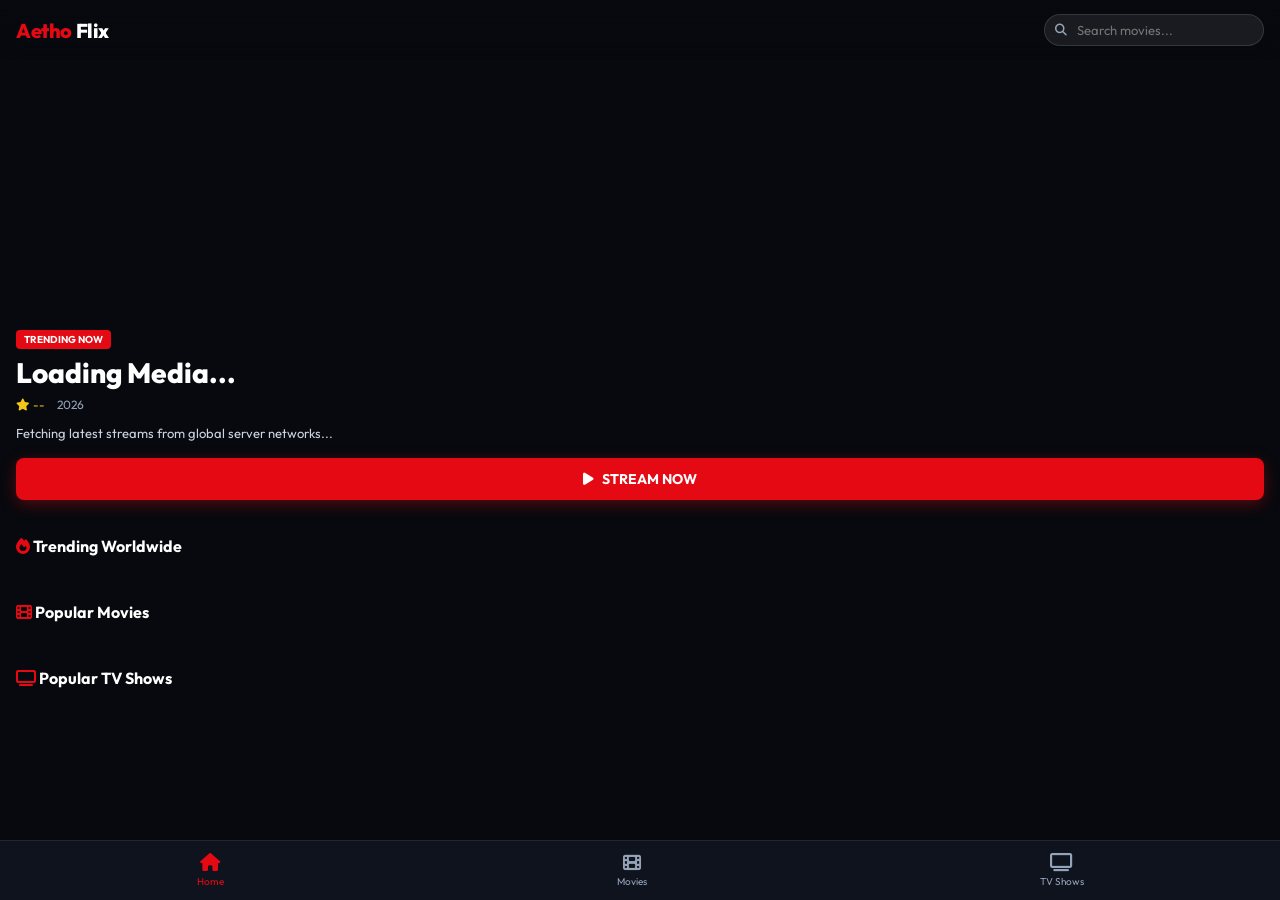
==== commit 3c453824: "Refactor index.html for AethoFlix branding and layout Updated title and styling for the AethoFlix we" ====
--- a/index.html
+++ b/index.html
@@ -3,461 +3,559 @@
 <head>
     <meta charset="UTF-8">
     <meta name="viewport" content="width=device-width, initial-scale=1.0, maximum-scale=1.0, user-scalable=no">
-    <title>AethoKai - Premium Anime Streaming</title>
-    <link href="https://fonts.googleapis.com/css2?family=Inter:wght@300;400;500;600;700;800;900&display=swap" rel="stylesheet">
+    <title>AethoFlix - Stream Movies & TV Shows</title>
+    
+    <!-- Icons & Fonts -->
+    <link rel="stylesheet" href="https://cdnjs.cloudflare.com/ajax/libs/font-awesome/6.4.0/css/all.min.css">
+    <link href="https://fonts.googleapis.com/css2?family=Outfit:wght@300;400;500;600;700;800&display=swap" rel="stylesheet">
+    
     <style>
-        *{box-sizing:border-box;margin:0;padding:0;-webkit-tap-highlight-color:transparent}
-        :root{
-          --bg:#080810;--surface:#0f0f1a;--card:#14141f;--border:#1e1e2e;
-          --accent:#e50914;--accent2:#ff2233;
-          --gold:#f5a623;--text:#f0f0f5;--sub:#8888aa;--muted:#3a3a55;
-          --blue:#60a5fa;--green:#22c55e;
-          --font:'Inter',sans-serif;--nav:56px;--bnav:60px;
-        }
-        html,body{background:var(--bg);color:var(--text);font-family:var(--font);overflow-x:hidden;padding-bottom:var(--bnav)}
-        ::-webkit-scrollbar{width:3px;height:3px}
-        ::-webkit-scrollbar-thumb{background:var(--muted);border-radius:2px}
-        img{display:block;user-select:none}
-        a{color:inherit;text-decoration:none}
-        button{font-family:var(--font);cursor:pointer;border:none;background:none;color:inherit}
-
-        /* NAV */
-        .nav{position:fixed;top:0;left:0;right:0;height:var(--nav);display:flex;align-items:center;justify-content:space-between;padding:0 4%;z-index:3000;background:linear-gradient(to bottom,rgba(8,8,16,.97),transparent);transition:background .3s}
-        .nav.solid{background:rgba(8,8,16,.98);border-bottom:1px solid var(--border)}
-        .logo{font-size:1.4rem;font-weight:900;letter-spacing:-1px;cursor:pointer;color:var(--accent);text-transform:uppercase}
-        .nav-r{display:flex;gap:8px}
-        .nav-icon{width:34px;height:34px;border-radius:50%;background:rgba(255,255,255,.06);border:1.5px solid var(--border);display:flex;align-items:center;justify-content:center;font-size:.9rem;cursor:pointer;transition:.2s}
-        .nav-icon:active{background:rgba(255,255,255,.14)}
-
-        /* BOTTOM NAV */
-        .bnav{position:fixed;bottom:0;left:0;right:0;height:var(--bnav);background:rgba(8,8,16,.98);border-top:1px solid var(--border);display:flex;z-index:3000;padding-bottom:env(safe-area-inset-bottom,0)}
-        .bn{flex:1;display:flex;flex-direction:column;align-items:center;justify-content:center;gap:3px;color:var(--muted);font-size:.5rem;font-weight:700;text-transform:uppercase;transition:.15s;cursor:pointer}
-        .bn.on{color:var(--accent)}
-        .bn-ic{font-size:1.15rem}
-
-        /* PAGES */
-        .pg{display:none;min-height:100vh;animation:fadeUp .2s ease}
-        .pg.on{display:block}
-        @keyframes fadeUp{from{opacity:0;transform:translateY(6px)}to{opacity:1;transform:translateY(0)}}
-
-        /* HERO */
-        .hero{position:relative;width:100%;height:82vw;min-height:380px;max-height:660px;overflow:hidden}
-        .hslides{position:absolute;inset:0}
-        .hslide{position:absolute;inset:0;opacity:0;transition:opacity 1.2s ease}
-        .hslide.on{opacity:1;z-index:1}
-        .hslide img{width:100%;height:100%;object-fit:cover;object-position:center 15%}
-        .hero-grad{position:absolute;inset:0;z-index:2;pointer-events:none;background:linear-gradient(to right,rgba(8,8,16,.95) 0%,rgba(8,8,16,.5) 40%,transparent 100%),linear-gradient(to top,var(--bg) 0%,rgba(8,8,16,.7) 18%,transparent 55%),linear-gradient(to bottom,rgba(8,8,16,.55) 0%,transparent 18%)}
-        .hero-body{position:absolute;bottom:11%;left:4%;right:4%;z-index:3;max-width:520px}
-        .h-title{font-size:clamp(1.6rem,5.5vw,2.8rem);font-weight:900;line-height:1.03;letter-spacing:-.5px;margin-bottom:6px}
-        .h-meta{display:flex;align-items:center;gap:7px;font-size:.74rem;font-weight:600;margin-bottom:8px;flex-wrap:wrap}
-        .h-rat{color:var(--gold)}.h-yr{color:var(--sub)}
-        .h-tag{background:rgba(255,255,255,.07);border:1px solid rgba(255,255,255,.1);padding:1px 7px;border-radius:3px;font-size:.6rem;color:var(--sub)}
-        .h-desc{font-size:.79rem;color:#aaaac8;line-height:1.65;margin-bottom:14px;display:-webkit-box;-webkit-line-clamp:2;-webkit-box-orient:vertical;overflow:hidden}
-        .h-btns{display:flex;gap:8px}
-        .hbtn{display:flex;align-items:center;gap:6px;padding:10px 18px;border-radius:6px;font-size:.84rem;font-weight:800;transition:.15s;cursor:pointer}
-        .hbtn-play{background:var(--accent);color:#fff;box-shadow:0 4px 18px rgba(229,9,20,.3)}
-        .hbtn-play:active{transform:scale(.97)}
-        .hbtn-info{background:rgba(255,255,255,.12);color:#fff;border:1px solid rgba(255,255,255,.17)}
-        .hbtn-info:active{background:rgba(255,255,255,.2)}
-        .hdots{position:absolute;bottom:4%;right:4%;z-index:4;display:flex;gap:5px}
-        .hdot{width:5px;height:5px;border-radius:50%;background:rgba(255,255,255,.2);cursor:pointer;transition:.3s}
-        .hdot.on{background:var(--accent);width:16px;border-radius:3px}
-
-        /* ROWS */
-        .rows{padding:4px 4% 10px}
-        .row{margin-bottom:22px}
-        .row-hdr{display:flex;align-items:center;justify-content:space-between;margin-bottom:8px}
-        .row-ttl{font-size:.84rem;font-weight:800;display:flex;align-items:center;gap:6px}
-        .slider{display:flex;gap:8px;overflow-x:auto;padding:3px 2px 8px;scroll-snap-type:x mandatory}
-        .slider::-webkit-scrollbar{display:none}
-
-        /* CARDS */
-        .pcard{min-width:96px;width:96px;flex-shrink:0;cursor:pointer;scroll-snap-align:start;position:relative;border-radius:7px;overflow:hidden}
-        .pcard:active{transform:scale(.93)}
-        .pcard-img{width:100%;aspect-ratio:2/3;object-fit:cover;background:var(--card)}
-        .pcard-name{font-size:.58rem;font-weight:600;margin-top:4px;color:var(--sub);white-space:nowrap;overflow:hidden;text-overflow:ellipsis}
-        .pcard-meta{font-size:.53rem;color:var(--muted);margin-top:1px}
-        .pcard-new{position:absolute;top:5px;left:5px;background:var(--accent);color:#fff;font-size:.46rem;font-weight:900;padding:2px 5px;border-radius:3px}
-        .wcard{min-width:190px;width:190px;flex-shrink:0;cursor:pointer;scroll-snap-align:start;border-radius:7px;overflow:hidden;position:relative}
-        .wcard:active{transform:scale(.96)}
-        .wcard-img{width:100%;aspect-ratio:16/9;object-fit:cover;background:var(--card)}
-        .wcard-over{position:absolute;inset:0;background:linear-gradient(to top,rgba(0,0,0,.88) 0%,transparent 55%);display:flex;flex-direction:column;justify-content:flex-end;padding:8px}
-        .wcard-title{font-size:.7rem;font-weight:700;line-height:1.2}
-
-        /* PLAYER OVERLAY */
-        .player-overlay{position:fixed;inset:0;background:rgba(4,4,12,.95);z-index:9000;display:flex;align-items:center;justify-content:center;opacity:0;pointer-events:none;transition:opacity .25s}
-        .player-overlay.on{opacity:1;pointer-events:auto}
-        .player-modal{width:100%;height:100%;display:flex;flex-direction:column}
-        .player-header{display:flex;align-items:center;justify-content:space-between;padding:16px 4%;border-bottom:1px solid var(--border);background:rgba(8,8,16,.9)}
-        .player-controls{display:flex;gap:10px;margin-top:10px}
-        .player-controls select{padding:6px 10px;background:var(--surface);border:1px solid var(--border);color:var(--text);border-radius:4px;font-size:.75rem}
-        .close-btn{width:34px;height:34px;border-radius:50%;background:rgba(255,255,255,.1);display:flex;align-items:center;justify-content:center;cursor:pointer}
-        .player-body{flex:1;display:flex;align-items:center;justify-content:center}
-        .player-iframe{width:100%;height:100%;border:none}
-
-        /* SK */
-        .sk{background:linear-gradient(90deg,var(--surface) 25%,var(--card) 50%,var(--surface) 75%);background-size:200% 100%;animation:sk 1.4s infinite;border-radius:7px}
-        @keyframes sk{0%{background-position:200% 0}100%{background-position:-200% 0}}
-        .sk-p{min-width:96px;width:96px;aspect-ratio:2/3;flex-shrink:0}
-        .sk-w{min-width:190px;width:190px;aspect-ratio:16/9;flex-shrink:0}
-
-        @media (max-width:768px){
-            .h-title{font-size:1.8rem}
-            .h-desc{display:-webkit-box;-webkit-line-clamp:1;-webkit-box-orient:vertical}
+        :root {
+            --bg-color: #07090e;
+            --surface: #10141e;
+            --surface-hover: #1a202c;
+            --primary: #e50914;
+            --primary-glow: rgba(229, 9, 20, 0.35);
+            --text-main: #ffffff;
+            --text-muted: #94a3b8;
+            --bottom-nav-height: 60px;
+        }
+
+        * {
+            margin: 0;
+            padding: 0;
+            box-sizing: border-box;
+            font-family: 'Outfit', -apple-system, BlinkMacSystemFont, sans-serif;
+            -webkit-tap-highlight-color: transparent;
+        }
+
+        body {
+            background-color: var(--bg-color);
+            color: var(--text-main);
+            padding-bottom: calc(var(--bottom-nav-height) + 10px);
+            overflow-x: hidden;
+        }
+
+        /* Fixed Top Header */
+        header {
+            position: fixed;
+            top: 0;
+            left: 0;
+            width: 100%;
+            height: 60px;
+            display: flex;
+            align-items: center;
+            justify-content: space-between;
+            padding: 0 16px;
+            z-index: 1000;
+            background: linear-gradient(180deg, rgba(7,9,14,0.95) 0%, rgba(7,9,14,0) 100%);
+            backdrop-filter: blur(10px);
+            transition: background 0.3s ease;
+        }
+
+        header.scrolled {
+            background: rgba(7, 9, 14, 0.98);
+            border-bottom: 1px solid rgba(255, 255, 255, 0.08);
+        }
+
+        .brand-logo {
+            font-size: 20px;
+            font-weight: 800;
+            color: var(--primary);
+            text-decoration: none;
+            letter-spacing: -0.5px;
+            display: flex;
+            align-items: center;
+            gap: 4px;
+        }
+
+        .brand-logo span { color: #fff; }
+
+        .search-wrapper {
+            position: relative;
+            flex: 1;
+            max-width: 220px;
+            margin-left: 10px;
+        }
+
+        .search-wrapper input {
+            width: 100%;
+            background: rgba(255, 255, 255, 0.08);
+            border: 1px solid rgba(255, 255, 255, 0.12);
+            padding: 7px 12px 7px 32px;
+            border-radius: 20px;
+            color: #fff;
+            font-size: 13px;
+            outline: none;
+        }
+
+        .search-wrapper input:focus {
+            border-color: var(--primary);
+            box-shadow: 0 0 10px var(--primary-glow);
+        }
+
+        .search-wrapper i {
+            position: absolute;
+            left: 11px;
+            top: 50%;
+            transform: translateY(-50%);
+            color: var(--text-muted);
+            font-size: 12px;
+        }
+
+        /* Hero Carousel/Banner */
+        .hero {
+            position: relative;
+            width: 100%;
+            height: 65vh;
+            max-height: 520px;
+            background-size: cover;
+            background-position: center top;
+            display: flex;
+            align-items: flex-end;
+            padding: 20px 16px;
+            margin-top: 0;
+        }
+
+        .hero::before {
+            content: '';
+            position: absolute;
+            inset: 0;
+            background: linear-gradient(0deg, var(--bg-color) 8%, rgba(7,9,14,0.4) 60%, rgba(7,9,14,0.8) 100%);
+        }
+
+        .hero-content {
+            position: relative;
+            z-index: 2;
+            width: 100%;
+        }
+
+        .hero-badge {
+            display: inline-block;
+            background: var(--primary);
+            color: #fff;
+            font-size: 10px;
+            font-weight: 700;
+            padding: 3px 8px;
+            border-radius: 4px;
+            text-transform: uppercase;
+            margin-bottom: 8px;
+        }
+
+        .hero-title {
+            font-size: 28px;
+            font-weight: 800;
+            line-height: 1.15;
+            margin-bottom: 8px;
+        }
+
+        .hero-meta {
+            display: flex;
+            align-items: center;
+            gap: 12px;
+            font-size: 12px;
+            color: var(--text-muted);
+            margin-bottom: 12px;
+        }
+
+        .hero-desc {
+            font-size: 13px;
+            color: #cbd5e1;
+            display: -webkit-box;
+            -webkit-line-clamp: 2;
+            -webkit-box-orient: vertical;
+            overflow: hidden;
+            margin-bottom: 16px;
+            line-height: 1.4;
+        }
+
+        .btn-play-hero {
+            width: 100%;
+            background: var(--primary);
+            color: #fff;
+            border: none;
+            padding: 12px;
+            border-radius: 8px;
+            font-weight: 700;
+            font-size: 14px;
+            display: flex;
+            align-items: center;
+            justify-content: center;
+            gap: 8px;
+            cursor: pointer;
+            box-shadow: 0 4px 15px var(--primary-glow);
+        }
+
+        /* Content Rows */
+        .section-container {
+            padding: 16px 0 8px 16px;
+        }
+
+        .section-header {
+            display: flex;
+            justify-content: space-between;
+            align-items: center;
+            padding-right: 16px;
+            margin-bottom: 12px;
+        }
+
+        .section-title {
+            font-size: 16px;
+            font-weight: 700;
+        }
+
+        .media-row {
+            display: flex;
+            gap: 12px;
+            overflow-x: auto;
+            scroll-snap-type: x mandatory;
+            padding-bottom: 10px;
+            scrollbar-width: none;
+        }
+
+        .media-row::-webkit-scrollbar { display: none; }
+
+        .media-card {
+            flex: 0 0 130px;
+            scroll-snap-align: start;
+            border-radius: 8px;
+            overflow: hidden;
+            background: var(--surface);
+            cursor: pointer;
+            transition: transform 0.2s;
+        }
+
+        .media-card:active { transform: scale(0.96); }
+
+        .poster-container {
+            position: relative;
+            width: 100%;
+            height: 185px;
+            background: var(--surface-hover);
+        }
+
+        .poster-container img {
+            width: 100%;
+            height: 100%;
+            object-fit: cover;
+        }
+
+        .media-details {
+            padding: 8px;
+        }
+
+        .media-title {
+            font-size: 12px;
+            font-weight: 600;
+            white-space: nowrap;
+            overflow: hidden;
+            text-overflow: ellipsis;
+        }
+
+        .media-meta {
+            display: flex;
+            justify-content: space-between;
+            font-size: 10px;
+            color: var(--text-muted);
+            margin-top: 4px;
+        }
+
+        /* Mobile Bottom Nav */
+        .bottom-nav {
+            position: fixed;
+            bottom: 0;
+            left: 0;
+            width: 100%;
+            height: var(--bottom-nav-height);
+            background: rgba(16, 20, 30, 0.98);
+            backdrop-filter: blur(12px);
+            border-top: 1px solid rgba(255, 255, 255, 0.08);
+            display: flex;
+            justify-content: space-around;
+            align-items: center;
+            z-index: 1000;
+        }
+
+        .nav-btn {
+            display: flex;
+            flex-direction: column;
+            align-items: center;
+            gap: 3px;
+            color: var(--text-muted);
+            font-size: 10px;
+            background: none;
+            border: none;
+            cursor: pointer;
+        }
+
+        .nav-btn i { font-size: 18px; }
+        .nav-btn.active { color: var(--primary); }
+
+        /* Fullscreen Player Sheet */
+        .player-modal {
+            position: fixed;
+            inset: 0;
+            background: #000;
+            z-index: 2000;
+            display: none;
+            flex-direction: column;
+        }
+
+        .player-modal.active { display: flex; }
+
+        .player-header {
+            height: 50px;
+            display: flex;
+            align-items: center;
+            justify-content: space-between;
+            padding: 0 16px;
+            background: var(--surface);
+        }
+
+        .player-title {
+            font-size: 14px;
+            font-weight: 600;
+            max-width: 240px;
+            white-space: nowrap;
+            overflow: hidden;
+            text-overflow: ellipsis;
+        }
+
+        .btn-close {
+            background: none;
+            border: none;
+            color: #fff;
+            font-size: 20px;
+            cursor: pointer;
+        }
+
+        .video-wrapper {
+            flex: 1;
+            display: flex;
+            align-items: center;
+            justify-content: center;
+            background: #000;
+        }
+
+        video {
+            width: 100%;
+            max-height: 100%;
+            outline: none;
         }
     </style>
 </head>
 <body>
 
-<!-- NAV -->
-<div class="nav">
-    <div class="logo">Aetho<span>Kai</span></div>
-    <div class="nav-r">
-        <div class="nav-icon" onclick="openSearch()">🔍</div>
-        <div class="nav-icon" onclick="openFavorites()">❤️</div>
-    </div>
-</div>
-
-<!-- HOME PAGE -->
-<div id="homePg" class="pg on">
-    <div style="padding-top:calc(var(--nav)+20px)">
-        <!-- HERO -->
-        <div class="hero">
-            <div class="hslides" id="heroSlides"></div>
-            <div class="hero-grad"></div>
-            <div class="hero-body">
-                <div class="h-title" id="heroTitle">Loading...</div>
-                <div class="h-meta">
-                    <span class="h-rat" id="heroRating">★8.5</span>
-                    <span class="h-yr" id="heroYear">2024</span>
-                    <span class="h-tag" id="heroStatus">AIRING</span>
+    <!-- Header -->
+    <header id="appHeader">
+        <a href="#" class="brand-logo">Aetho<span>Flix</span></a>
+        <div class="search-wrapper">
+            <i class="fa-solid fa-magnifying-glass"></i>
+            <input type="text" id="searchInput" placeholder="Search movies...">
+        </div>
+    </header>
+
+    <!-- Main Section -->
+    <main>
+        <!-- Hero Section -->
+        <section class="hero" id="hero">
+            <div class="hero-content">
+                <span class="hero-badge">TRENDING NOW</span>
+                <h1 class="hero-title" id="heroTitle">Loading Media...</h1>
+                <div class="hero-meta">
+                    <span id="heroRating" style="color:#f5c518"><i class="fa-solid fa-star"></i> --</span>
+                    <span id="heroYear">2026</span>
                 </div>
-                <div class="h-desc" id="heroDesc">Loading description...</div>
-                <div class="h-btns">
-                    <div class="hbtn hbtn-play" onclick="playAnime(heroData.id, heroData.idMal)">Play Now</div>
-                    <div class="hbtn hbtn-info" onclick="viewDetails(heroData.id)">Details</div>
-                </div>
+                <p class="hero-desc" id="heroDesc">Fetching latest streams from global server networks...</p>
+                <button class="btn-play-hero" id="heroPlayBtn">
+                    <i class="fa-solid fa-play"></i> STREAM NOW
+                </button>
             </div>
-            <div class="hdots" id="heroDots"></div>
+        </section>
+
+        <!-- Dynamic Rows -->
+        <div class="section-container">
+            <div class="section-header">
+                <h2 class="section-title"><i class="fa-solid fa-fire" style="color:var(--primary)"></i> Trending Worldwide</h2>
+            </div>
+            <div class="media-row" id="trendingRow"></div>
         </div>
 
-        <!-- SHELVES -->
-        <div class="rows" id="shelvesContainer"></div>
-    </div>
-</div>
-
-<!-- PLAYER -->
-<div class="player-overlay" id="playerOverlay">
-    <div class="player-modal">
+        <div class="section-container">
+            <div class="section-header">
+                <h2 class="section-title"><i class="fa-solid fa-film" style="color:var(--primary)"></i> Popular Movies</h2>
+            </div>
+            <div class="media-row" id="moviesRow"></div>
+        </div>
+
+        <div class="section-container">
+            <div class="section-header">
+                <h2 class="section-title"><i class="fa-solid fa-tv" style="color:var(--primary)"></i> Popular TV Shows</h2>
+            </div>
+            <div class="media-row" id="tvRow"></div>
+        </div>
+    </main>
+
+    <!-- Bottom Navigation -->
+    <nav class="bottom-nav">
+        <button class="nav-btn active"><i class="fa-solid fa-house"></i><span>Home</span></button>
+        <button class="nav-btn"><i class="fa-solid fa-film"></i><span>Movies</span></button>
+        <button class="nav-btn"><i class="fa-solid fa-tv"></i><span>TV Shows</span></button>
+    </nav>
+
+    <!-- Integrated Native Player Modal -->
+    <div class="player-modal" id="playerModal">
         <div class="player-header">
-            <span id="playerTitle">Player</span>
-            <div style="display:flex;gap:10px">
-                <div class="player-controls">
-                    <select id="serverSelect" onchange="changeServer()">
-                        <option value="vidnest">VidNest (Default)</option>
-                        <option value="server5">Server 5</option>
-                    </select>
-                    <select id="epSelect" onchange="changeEpisode()">
-                        <option>Select Episode</option>
-                    </select>
-                </div>
-                <div class="close-btn" onclick="closePlayer()">✕</div>
-            </div>
+            <div class="player-title" id="playerTitle">Playing Stream</div>
+            <button class="btn-close" id="closePlayerBtn"><i class="fa-solid fa-xmark"></i></button>
         </div>
-        <div class="player-body">
-            <iframe class="player-iframe" id="playerFrame" allowfullscreen></iframe>
+        <div class="video-wrapper">
+            <video id="nativeVideoPlayer" controls playsinline autoplay poster="">
+                <source id="videoSource" src="" type="video/mp4">
+                Your browser does not support HTML5 video streaming.
+            </video>
         </div>
     </div>
-</div>
-
-<!-- BOTTOM NAV -->
-<div class="bnav">
-    <div class="bn on" onclick="goHome()"><div class="bn-ic">🏠</div><div>Home</div></div>
-    <div class="bn" onclick="openSearch()"><div class="bn-ic">🔍</div><div>Search</div></div>
-    <div class="bn" onclick="openTrending()"><div class="bn-ic">🔥</div><div>Trending</div></div>
-    <div class="bn" onclick="openFavorites()"><div class="bn-ic">❤️</div><div>Favorites</div></div>
-</div>
-
-<script>
-    // ===== STATE =====
-    const APP = {
-        heroList: [],
-        heroIndex: 0,
-        heroData: null,
-        currentAnime: null,
-        favorites: JSON.parse(localStorage.getItem('favorites')) || [],
-        cache: {}
-    };
-
-    let heroData = null;
-
-    // ===== ANILIST API =====
-    async function fetchAniList(query) {
-        try {
-            const response = await fetch('https://graphql.anilist.co', {
-                method: 'POST',
-                headers: { 'Content-Type': 'application/json' },
-                body: JSON.stringify({ query })
+
+    <!-- Application Script Engine -->
+    <script>
+        const TMDB_KEY = "fca1c3fa675f74cf4aa8d24b72dd4807";
+        const IMG_POSTER = "https://image.tmdb.org/t/p/w500";
+        const IMG_HERO = "https://image.tmdb.org/t/p/original";
+
+        // Reliable fallback open-source public video streams
+        const SAMPLE_STREAMS = [
+            "https://commondatastorage.googleapis.com/gtv-videos-bucket/sample/BigBuckBunny.mp4",
+            "https://commondatastorage.googleapis.com/gtv-videos-bucket/sample/ElephantsDream.mp4",
+            "https://commondatastorage.googleapis.com/gtv-videos-bucket/sample/Sintel.mp4",
+            "https://commondatastorage.googleapis.com/gtv-videos-bucket/sample/TearsOfSteel.mp4"
+        ];
+
+        // Header Scroll Shadow Effect
+        window.addEventListener('scroll', () => {
+            const header = document.getElementById('appHeader');
+            if (window.scrollY > 30) header.classList.add('scrolled');
+            else header.classList.remove('scrolled');
+        });
+
+        // TMDb API Data Fetcher
+        async function fetchTMDb(endpoint) {
+            try {
+                const res = await fetch(`https://api.themoviedb.org/3${endpoint}?api_key=${TMDB_KEY}&language=en-US`);
+                if (!res.ok) throw new Error("API call failed");
+                return await res.json();
+            } catch (err) {
+                console.warn("TMDb API Error, fallback data active:", err);
+                return null;
+            }
+        }
+
+        // Initialize Application
+        async function initApp() {
+            const trending = await fetchTMDb('/trending/all/day');
+            const movies = await fetchTMDb('/movie/popular');
+            const tv = await fetchTMDb('/tv/popular');
+
+            if (trending && trending.results.length > 0) {
+                setupHero(trending.results[0]);
+                renderRow(trending.results.slice(1), 'trendingRow');
+            }
+            if (movies) renderRow(movies.results, 'moviesRow');
+            if (tv) renderRow(tv.results, 'tvRow');
+        }
+
+        // Populate Hero Section
+        function setupHero(item) {
+            const title = item.title || item.name || "Featured Title";
+            const backdrop = item.backdrop_path ? IMG_HERO + item.backdrop_path : '';
+            const rating = item.vote_average ? item.vote_average.toFixed(1) : "8.5";
+            const year = (item.release_date || item.first_air_date || "2026").split('-')[0];
+
+            document.getElementById('hero').style.backgroundImage = `url('${backdrop}')`;
+            document.getElementById('heroTitle').innerText = title;
+            document.getElementById('heroRating').innerHTML = `<i class="fa-solid fa-star"></i> ${rating}`;
+            document.getElementById('heroYear').innerText = year;
+            document.getElementById('heroDesc').innerText = item.overview || "Stream unlimited movies and series on AethoFlix.";
+
+            document.getElementById('heroPlayBtn').onclick = () => launchPlayer(title, backdrop);
+        }
+
+        // Render Media Cards
+        function renderRow(items, targetId) {
+            const container = document.getElementById(targetId);
+            container.innerHTML = '';
+
+            items.forEach((item, index) => {
+                const title = item.title || item.name || "Untitled";
+                const poster = item.poster_path ? IMG_POSTER + item.poster_path : 'https://via.placeholder.com/500x750/10141e/ffffff?text=AethoFlix';
+                const rating = item.vote_average ? item.vote_average.toFixed(1) : "7.9";
+                const year = (item.release_date || item.first_air_date || "2026").split('-')[0];
+
+                const card = document.createElement('div');
+                card.className = 'media-card';
+                card.innerHTML = `
+                    <div class="poster-container">
+                        <img src="${poster}" alt="${title}" loading="lazy" onerror="this.src='https://via.placeholder.com/500x750/10141e/ffffff?text=Poster+Unavailable'">
+                    </div>
+                    <div class="media-details">
+                        <div class="media-title">${title}</div>
+                        <div class="media-meta">
+                            <span>${year}</span>
+                            <span style="color:#f5c518"><i class="fa-solid fa-star"></i> ${rating}</span>
+                        </div>
+                    </div>
+                `;
+
+                // Assign a working stream index
+                const streamUrl = SAMPLE_STREAMS[index % SAMPLE_STREAMS.length];
+                card.onclick = () => launchPlayer(title, poster, streamUrl);
+                container.appendChild(card);
             });
-            const data = await response.json();
-            return data.data;
-        } catch(e) {
-            console.error('AniList Error:', e);
-            return null;
-        }
-    }
-
-    // ===== FETCH TRENDING =====
-    async function fetchTrending() {
-        const query = `
-            query {
-                Page(perPage: 10) {
-                    media(type: ANIME, sort: TRENDING_DESC, status: RELEASING) {
-                        id
-                        idMal
-                        title { romaji english native }
-                        coverImage { large }
-                        bannerImage
-                        description
-                        averageScore
-                        status
-                        episodes
-                        startDate { year }
-                        genres
+        }
+
+        // Launch Native Player Modal
+        function launchPlayer(title, posterUrl, videoUrl = SAMPLE_STREAMS[0]) {
+            const modal = document.getElementById('playerModal');
+            const video = document.getElementById('nativeVideoPlayer');
+            const source = document.getElementById('videoSource');
+
+            document.getElementById('playerTitle').innerText = title;
+            video.poster = posterUrl;
+            source.src = videoUrl;
+            
+            video.load();
+            modal.classList.add('active');
+            video.play().catch(e => console.log("Autoplay prevented:", e));
+        }
+
+        // Close Player
+        document.getElementById('closePlayerBtn').onclick = () => {
+            const modal = document.getElementById('playerModal');
+            const video = document.getElementById('nativeVideoPlayer');
+            video.pause();
+            modal.classList.remove('active');
+        };
+
+        // Live Search Handler
+        const searchInput = document.getElementById('searchInput');
+        let searchTimer;
+
+        searchInput.addEventListener('input', (e) => {
+            clearTimeout(searchTimer);
+            const query = e.target.value.trim();
+            if (query.length > 2) {
+                searchTimer = setTimeout(async () => {
+                    const searchRes = await fetchTMDb(`/search/multi?query=${encodeURIComponent(query)}`);
+                    if (searchRes && searchRes.results.length > 0) {
+                        renderRow(searchRes.results, 'trendingRow');
                     }
-                }
+                }, 400);
             }
-        `;
-        const data = await fetchAniList(query);
-        return data?.Page?.media || [];
-    }
-
-    // ===== FETCH BY GENRE =====
-    async function fetchByGenre(genre) {
-        const query = `
-            query {
-                Page(perPage: 12) {
-                    media(type: ANIME, genre: "${genre}", sort: POPULARITY_DESC) {
-                        id
-                        idMal
-                        title { romaji }
-                        coverImage { large }
-                        averageScore
-                        episodes
-                    }
-                }
-            }
-        `;
-        const data = await fetchAniList(query);
-        return data?.Page?.media || [];
-    }
-
-    // ===== GENRES =====
-    const GENRES = ['Action', 'Fantasy', 'Romance', 'Comedy', 'Drama', 'Sci-Fi', 'Supernatural', 'Isekai'];
-
-    // ===== CARD HTML =====
-    function cardHTML(anime) {
-        return `
-            <div class="pcard" onclick="playAnime(${anime.id}, ${anime.idMal})">
-                <img class="pcard-img" src="${anime.coverImage.large}" alt="">
-                <div class="pcard-name">${anime.title.romaji || anime.title.english || 'Unknown'}</div>
-                <div class="pcard-meta">★${anime.averageScore || 0} · ${anime.episodes || '?'} ep</div>
-            </div>
-        `;
-    }
-
-    function wCardHTML(anime) {
-        return `
-            <div class="wcard" onclick="playAnime(${anime.id}, ${anime.idMal})">
-                <img class="wcard-img" src="${anime.coverImage.large}" alt="">
-                <div class="wcard-over">
-                    <div class="wcard-title">${anime.title.romaji || anime.title.english || 'Unknown'}</div>
-                    <div class="wcard-sub">★${anime.averageScore || 0}</div>
-                </div>
-            </div>
-        `;
-    }
-
-    // ===== HERO SETUP =====
-    async function setupHero() {
-        APP.heroList = await fetchTrending();
-        if (!APP.heroList.length) return;
-
-        updateHero();
-        renderHeroDots();
-        setInterval(nextHero, 8000);
-    }
-
-    function updateHero() {
-        const anime = APP.heroList[APP.heroIndex];
-        if (!anime) return;
-
-        heroData = anime;
-        APP.heroData = anime;
-
-        document.getElementById('heroTitle').textContent = anime.title.romaji || anime.title.english || 'Unknown';
-        document.getElementById('heroRating').textContent = `★${anime.averageScore || 0}`;
-        document.getElementById('heroYear').textContent = anime.startDate?.year || '2024';
-        document.getElementById('heroStatus').textContent = anime.status;
-        document.getElementById('heroDesc').textContent = anime.description?.replace(/<[^>]*>/g, '').slice(0, 150) || 'No description';
-
-        const slides = document.getElementById('heroSlides');
-        const banner = anime.bannerImage || anime.coverImage.large;
-        slides.innerHTML = `
-            <div class="hslide on">
-                <img src="${banner}" alt="">
-            </div>
-        `;
-
-        renderHeroDots();
-    }
-
-    function renderHeroDots() {
-        const dots = document.getElementById('heroDots');
-        dots.innerHTML = APP.heroList.slice(0, 5).map((_, i) => `
-            <div class="hdot ${i === APP.heroIndex ? 'on' : ''}" onclick="goToHero(${i})"></div>
-        `).join('');
-    }
-
-    function nextHero() {
-        APP.heroIndex = (APP.heroIndex + 1) % APP.heroList.length;
-        updateHero();
-    }
-
-    function goToHero(i) {
-        APP.heroIndex = i;
-        updateHero();
-    }
-
-    // ===== RENDER SHELVES =====
-    async function renderShelves() {
-        const container = document.getElementById('shelvesContainer');
-        container.innerHTML = '';
-
-        for (const genre of GENRES) {
-            const anime = await fetchByGenre(genre);
-            if (!anime.length) continue;
-
-            const shelf = document.createElement('div');
-            shelf.className = 'row';
-            shelf.innerHTML = `
-                <div class="row-hdr">
-                    <div class="row-ttl">${genre}</div>
-                </div>
-                <div class="slider">
-                    ${anime.map(a => cardHTML(a)).join('')}
-                </div>
-            `;
-            container.appendChild(shelf);
-        }
-    }
-
-    // ===== PLAYER =====
-    function playAnime(anilistId, malId) {
-        APP.currentAnime = { anilistId, malId };
-        
-        // Fetch episodes
-        const query = `
-            query {
-                Media(id: ${anilistId}, type: ANIME) {
-                    title { romaji }
-                    episodes
-                }
-            }
-        `;
-        
-        fetchAniList(query).then(data => {
-            const anime = data?.Media;
-            if (!anime) return;
-
-            document.getElementById('playerTitle').textContent = anime.title.romaji;
-            
-            const epSelect = document.getElementById('epSelect');
-            epSelect.innerHTML = '<option>Select Episode</option>';
-            for (let i = 1; i <= (anime.episodes || 12); i++) {
-                epSelect.innerHTML += `<option value="${i}">Episode ${i}</option>`;
-            }
-
-            loadPlayer(anilistId, malId, 1, 'vidnest');
         });
 
-        document.getElementById('playerOverlay').classList.add('on');
-    }
-
-    function loadPlayer(anilistId, malId, episode, server) {
-        let url;
-        
-        if (server === 'vidnest') {
-            url = `https://vidnest.fun/animepahe/${anilistId}/${episode}/sub`;
-        } else if (server === 'server5') {
-            url = `https://server5.anicdn.com/anime/${malId}/episode/${episode}`;
-        }
-
-        document.getElementById('playerFrame').src = url;
-    }
-
-    function changeServer() {
-        const server = document.getElementById('serverSelect').value;
-        const ep = document.getElementById('epSelect').value || 1;
-        if (APP.currentAnime) {
-            loadPlayer(APP.currentAnime.anilistId, APP.currentAnime.malId, ep, server);
-        }
-    }
-
-    function changeEpisode() {
-        const ep = document.getElementById('epSelect').value;
-        if (!ep) return;
-        const server = document.getElementById('serverSelect').value;
-        if (APP.currentAnime) {
-            loadPlayer(APP.currentAnime.anilistId, APP.currentAnime.malId, ep, server);
-        }
-    }
-
-    function closePlayer() {
-        document.getElementById('playerOverlay').classList.remove('on');
-        document.getElementById('playerFrame').src = '';
-    }
-
-    function viewDetails(anilistId) {
-        alert(`Details for anime ${anilistId} - Coming soon!`);
-    }
-
-    // ===== NAV =====
-    function goHome() {
-        document.querySelectorAll('.pg').forEach(p => p.classList.remove('on'));
-        document.getElementById('homePg').classList.add('on');
-        document.querySelectorAll('.bn').forEach(b => b.classList.remove('on'));
-        event.target.closest('.bn').classList.add('on');
-    }
-
-    function openSearch() {
-        alert('Search Coming Soon!');
-    }
-
-    function openTrending() {
-        alert('Trending Page Coming Soon!');
-    }
-
-    function openFavorites() {
-        alert('Favorites: ' + APP.favorites.length + ' items');
-    }
-
-    // ===== INIT =====
-    window.addEventListener('load', () => {
-        setupHero();
-        renderShelves();
-    });
-
-    // Handle nav scroll
-    window.addEventListener('scroll', () => {
-        const nav = document.querySelector('.nav');
-        if (window.scrollY > 50) {
-            nav.classList.add('solid');
-        } else {
-            nav.classList.remove('solid');
-        }
-    });
-</script>
-
+        // Initialize script
+        initApp();
+    </script>
 </body>
 </html>
+
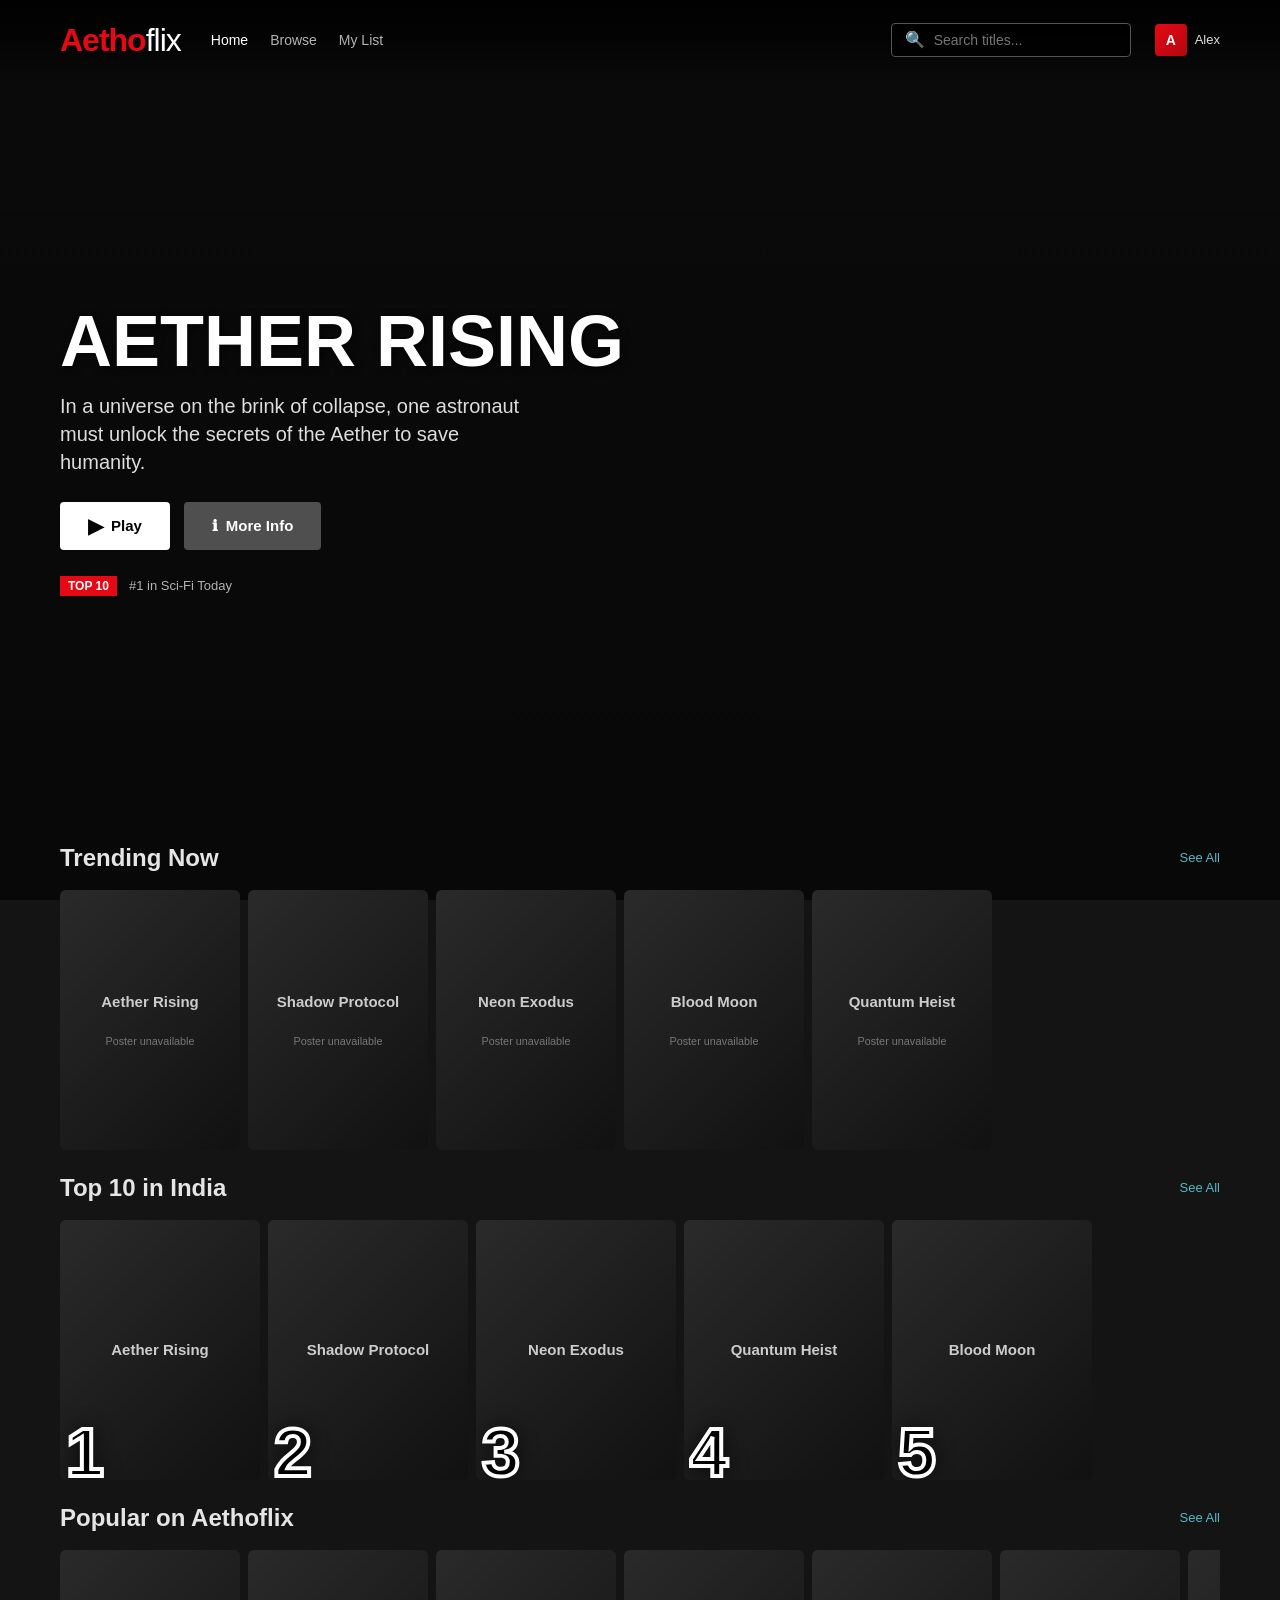
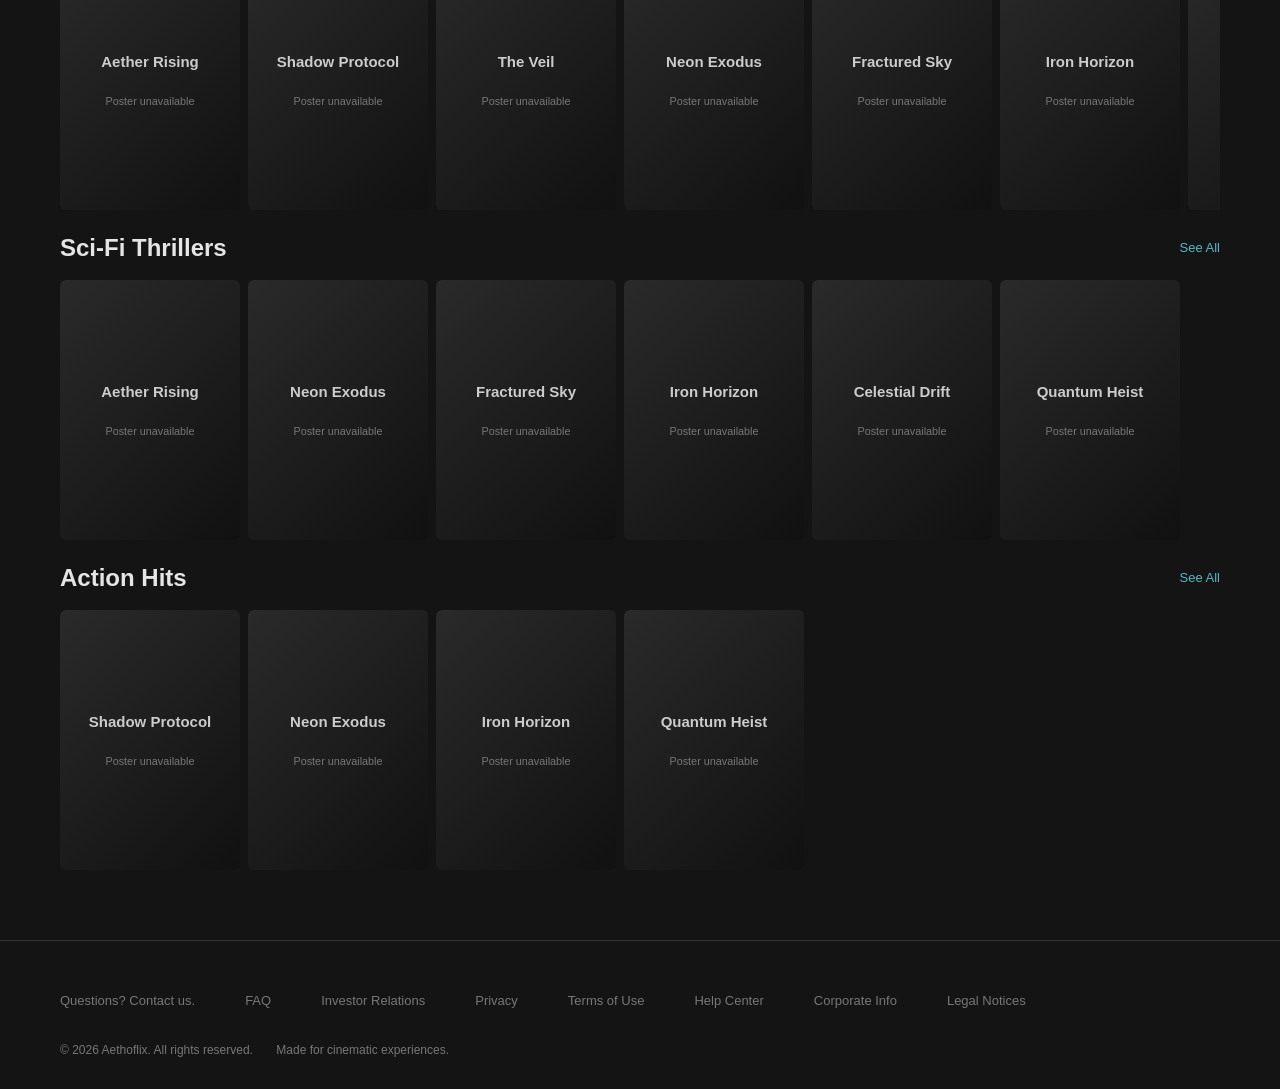
==== commit fcadaf29: "Refactor index.html for improved structure and styles" ====
--- a/index.html
+++ b/index.html
@@ -2,560 +2,273 @@
 <html lang="en">
 <head>
     <meta charset="UTF-8">
-    <meta name="viewport" content="width=device-width, initial-scale=1.0, maximum-scale=1.0, user-scalable=no">
-    <title>AethoFlix - Stream Movies & TV Shows</title>
-    
-    <!-- Icons & Fonts -->
-    <link rel="stylesheet" href="https://cdnjs.cloudflare.com/ajax/libs/font-awesome/6.4.0/css/all.min.css">
-    <link href="https://fonts.googleapis.com/css2?family=Outfit:wght@300;400;500;600;700;800&display=swap" rel="stylesheet">
-    
+    <meta name="viewport" content="width=device-width, initial-scale=1.0">
+    <title>Aethoflix - Stream Movies &amp; TV Shows</title>
+    <link rel="stylesheet" href="styles.css">
     <style>
-        :root {
-            --bg-color: #07090e;
-            --surface: #10141e;
-            --surface-hover: #1a202c;
-            --primary: #e50914;
-            --primary-glow: rgba(229, 9, 20, 0.35);
-            --text-main: #ffffff;
-            --text-muted: #94a3b8;
-            --bottom-nav-height: 60px;
-        }
-
-        * {
-            margin: 0;
-            padding: 0;
-            box-sizing: border-box;
-            font-family: 'Outfit', -apple-system, BlinkMacSystemFont, sans-serif;
-            -webkit-tap-highlight-color: transparent;
-        }
-
-        body {
-            background-color: var(--bg-color);
-            color: var(--text-main);
-            padding-bottom: calc(var(--bottom-nav-height) + 10px);
-            overflow-x: hidden;
-        }
-
-        /* Fixed Top Header */
-        header {
-            position: fixed;
-            top: 0;
-            left: 0;
+        /* Additional inline styles if needed for quick tweaks */
+        .movie-card .poster-fallback {
             width: 100%;
-            height: 60px;
-            display: flex;
-            align-items: center;
-            justify-content: space-between;
-            padding: 0 16px;
-            z-index: 1000;
-            background: linear-gradient(180deg, rgba(7,9,14,0.95) 0%, rgba(7,9,14,0) 100%);
-            backdrop-filter: blur(10px);
-            transition: background 0.3s ease;
-        }
-
-        header.scrolled {
-            background: rgba(7, 9, 14, 0.98);
-            border-bottom: 1px solid rgba(255, 255, 255, 0.08);
-        }
-
-        .brand-logo {
-            font-size: 20px;
-            font-weight: 800;
-            color: var(--primary);
-            text-decoration: none;
-            letter-spacing: -0.5px;
-            display: flex;
-            align-items: center;
-            gap: 4px;
-        }
-
-        .brand-logo span { color: #fff; }
-
-        .search-wrapper {
-            position: relative;
-            flex: 1;
-            max-width: 220px;
-            margin-left: 10px;
-        }
-
-        .search-wrapper input {
-            width: 100%;
-            background: rgba(255, 255, 255, 0.08);
-            border: 1px solid rgba(255, 255, 255, 0.12);
-            padding: 7px 12px 7px 32px;
-            border-radius: 20px;
-            color: #fff;
-            font-size: 13px;
-            outline: none;
-        }
-
-        .search-wrapper input:focus {
-            border-color: var(--primary);
-            box-shadow: 0 0 10px var(--primary-glow);
-        }
-
-        .search-wrapper i {
-            position: absolute;
-            left: 11px;
-            top: 50%;
-            transform: translateY(-50%);
-            color: var(--text-muted);
-            font-size: 12px;
-        }
-
-        /* Hero Carousel/Banner */
-        .hero {
-            position: relative;
-            width: 100%;
-            height: 65vh;
-            max-height: 520px;
-            background-size: cover;
-            background-position: center top;
-            display: flex;
-            align-items: flex-end;
-            padding: 20px 16px;
-            margin-top: 0;
-        }
-
-        .hero::before {
-            content: '';
-            position: absolute;
-            inset: 0;
-            background: linear-gradient(0deg, var(--bg-color) 8%, rgba(7,9,14,0.4) 60%, rgba(7,9,14,0.8) 100%);
-        }
-
-        .hero-content {
-            position: relative;
-            z-index: 2;
-            width: 100%;
-        }
-
-        .hero-badge {
-            display: inline-block;
-            background: var(--primary);
-            color: #fff;
-            font-size: 10px;
-            font-weight: 700;
-            padding: 3px 8px;
-            border-radius: 4px;
-            text-transform: uppercase;
-            margin-bottom: 8px;
-        }
-
-        .hero-title {
-            font-size: 28px;
-            font-weight: 800;
-            line-height: 1.15;
-            margin-bottom: 8px;
-        }
-
-        .hero-meta {
-            display: flex;
-            align-items: center;
-            gap: 12px;
-            font-size: 12px;
-            color: var(--text-muted);
-            margin-bottom: 12px;
-        }
-
-        .hero-desc {
-            font-size: 13px;
-            color: #cbd5e1;
-            display: -webkit-box;
-            -webkit-line-clamp: 2;
-            -webkit-box-orient: vertical;
-            overflow: hidden;
-            margin-bottom: 16px;
-            line-height: 1.4;
-        }
-
-        .btn-play-hero {
-            width: 100%;
-            background: var(--primary);
-            color: #fff;
-            border: none;
-            padding: 12px;
-            border-radius: 8px;
-            font-weight: 700;
-            font-size: 14px;
+            height: 260px;
+            background: linear-gradient(135deg, #2a2a2a, #111);
             display: flex;
             align-items: center;
             justify-content: center;
-            gap: 8px;
-            cursor: pointer;
-            box-shadow: 0 4px 15px var(--primary-glow);
+            flex-direction: column;
+            color: #777;
+            font-size: 13px;
+            text-align: center;
+            padding: 20px;
         }
-
-        /* Content Rows */
-        .section-container {
-            padding: 16px 0 8px 16px;
+        
+        .movie-card .poster-fallback span {
+            font-weight: 700;
+            font-size: 15px;
+            color: #ccc;
         }
-
-        .section-header {
-            display: flex;
-            justify-content: space-between;
-            align-items: center;
-            padding-right: 16px;
-            margin-bottom: 12px;
-        }
-
-        .section-title {
-            font-size: 16px;
-            font-weight: 700;
-        }
-
-        .media-row {
-            display: flex;
-            gap: 12px;
-            overflow-x: auto;
-            scroll-snap-type: x mandatory;
-            padding-bottom: 10px;
-            scrollbar-width: none;
-        }
-
-        .media-row::-webkit-scrollbar { display: none; }
-
-        .media-card {
-            flex: 0 0 130px;
-            scroll-snap-align: start;
-            border-radius: 8px;
-            overflow: hidden;
-            background: var(--surface);
-            cursor: pointer;
-            transition: transform 0.2s;
-        }
-
-        .media-card:active { transform: scale(0.96); }
-
-        .poster-container {
-            position: relative;
-            width: 100%;
-            height: 185px;
-            background: var(--surface-hover);
-        }
-
-        .poster-container img {
-            width: 100%;
-            height: 100%;
-            object-fit: cover;
-        }
-
-        .media-details {
-            padding: 8px;
-        }
-
-        .media-title {
-            font-size: 12px;
-            font-weight: 600;
-            white-space: nowrap;
-            overflow: hidden;
-            text-overflow: ellipsis;
-        }
-
-        .media-meta {
-            display: flex;
-            justify-content: space-between;
-            font-size: 10px;
-            color: var(--text-muted);
-            margin-top: 4px;
-        }
-
-        /* Mobile Bottom Nav */
-        .bottom-nav {
-            position: fixed;
-            bottom: 0;
-            left: 0;
-            width: 100%;
-            height: var(--bottom-nav-height);
-            background: rgba(16, 20, 30, 0.98);
-            backdrop-filter: blur(12px);
-            border-top: 1px solid rgba(255, 255, 255, 0.08);
-            display: flex;
-            justify-content: space-around;
-            align-items: center;
-            z-index: 1000;
-        }
-
-        .nav-btn {
-            display: flex;
-            flex-direction: column;
-            align-items: center;
-            gap: 3px;
-            color: var(--text-muted);
-            font-size: 10px;
-            background: none;
-            border: none;
-            cursor: pointer;
-        }
-
-        .nav-btn i { font-size: 18px; }
-        .nav-btn.active { color: var(--primary); }
-
-        /* Fullscreen Player Sheet */
-        .player-modal {
-            position: fixed;
-            inset: 0;
-            background: #000;
-            z-index: 2000;
-            display: none;
-            flex-direction: column;
-        }
-
-        .player-modal.active { display: flex; }
-
-        .player-header {
-            height: 50px;
-            display: flex;
-            align-items: center;
-            justify-content: space-between;
-            padding: 0 16px;
-            background: var(--surface);
-        }
-
-        .player-title {
-            font-size: 14px;
-            font-weight: 600;
-            max-width: 240px;
-            white-space: nowrap;
-            overflow: hidden;
-            text-overflow: ellipsis;
-        }
-
-        .btn-close {
-            background: none;
-            border: none;
-            color: #fff;
-            font-size: 20px;
-            cursor: pointer;
-        }
-
-        .video-wrapper {
-            flex: 1;
-            display: flex;
-            align-items: center;
-            justify-content: center;
-            background: #000;
-        }
-
-        video {
-            width: 100%;
-            max-height: 100%;
-            outline: none;
+        
+        .top10-number {
+            position: absolute;
+            bottom: 8px;
+            left: 8px;
+            font-size: 72px;
+            font-weight: 900;
+            line-height: 1;
+            color: #000;
+            -webkit-text-stroke: 4px #fff;
+            text-shadow: 0 0 20px rgba(0,0,0,0.9);
+            z-index: 2;
         }
     </style>
 </head>
 <body>
-
-    <!-- Header -->
-    <header id="appHeader">
-        <a href="#" class="brand-logo">Aetho<span>Flix</span></a>
-        <div class="search-wrapper">
-            <i class="fa-solid fa-magnifying-glass"></i>
-            <input type="text" id="searchInput" placeholder="Search movies...">
-        </div>
-    </header>
-
-    <!-- Main Section -->
-    <main>
-        <!-- Hero Section -->
-        <section class="hero" id="hero">
-            <div class="hero-content">
-                <span class="hero-badge">TRENDING NOW</span>
-                <h1 class="hero-title" id="heroTitle">Loading Media...</h1>
-                <div class="hero-meta">
-                    <span id="heroRating" style="color:#f5c518"><i class="fa-solid fa-star"></i> --</span>
-                    <span id="heroYear">2026</span>
+    <!-- Navbar -->
+    <nav class="navbar" id="navbar">
+        <div class="navbar-left">
+            <a href="#" class="logo">Aetho<span>flix</span></a>
+            
+            <ul class="nav-links">
+                <li><a href="#" class="active" data-section="home">Home</a></li>
+                <li><a href="#" data-section="browse">Browse</a></li>
+                <li><a href="#" data-section="mylist">My List</a></li>
+            </ul>
+        </div>
+        
+        <div class="navbar-right">
+            <!-- Search -->
+            <div class="search-container">
+                <input type="text" id="search-input" class="search-input" placeholder="Search titles...">
+            </div>
+            
+            <!-- Profile -->
+            <div class="profile">
+                <div class="profile-avatar">A</div>
+                <span style="font-size:13px; color:#ddd;">Alex</span>
+                
+                <div class="profile-dropdown">
+                    <a href="#">Account</a>
+                    <a href="#">Profile</a>
+                    <a href="#">Settings</a>
+                    <button onclick="logout()">Sign out of Aethoflix</button>
                 </div>
-                <p class="hero-desc" id="heroDesc">Fetching latest streams from global server networks...</p>
-                <button class="btn-play-hero" id="heroPlayBtn">
-                    <i class="fa-solid fa-play"></i> STREAM NOW
+            </div>
+        </div>
+    </nav>
+    
+    <!-- Hero Section -->
+    <section class="hero" id="hero">
+        <div class="hero-content">
+            <h1 class="hero-title">AETHER RISING</h1>
+            <p class="hero-subtitle">In a universe on the brink of collapse, one astronaut must unlock the secrets of the Aether to save humanity.</p>
+            
+            <div class="hero-buttons">
+                <button onclick="playMovie(0)" class="btn btn-play">
+                    <span style="font-size:20px;">▶</span> 
+                    <span>Play</span>
                 </button>
-            </div>
-        </section>
-
-        <!-- Dynamic Rows -->
-        <div class="section-container">
-            <div class="section-header">
-                <h2 class="section-title"><i class="fa-solid fa-fire" style="color:var(--primary)"></i> Trending Worldwide</h2>
-            </div>
-            <div class="media-row" id="trendingRow"></div>
-        </div>
-
-        <div class="section-container">
-            <div class="section-header">
-                <h2 class="section-title"><i class="fa-solid fa-film" style="color:var(--primary)"></i> Popular Movies</h2>
-            </div>
-            <div class="media-row" id="moviesRow"></div>
-        </div>
-
-        <div class="section-container">
-            <div class="section-header">
-                <h2 class="section-title"><i class="fa-solid fa-tv" style="color:var(--primary)"></i> Popular TV Shows</h2>
-            </div>
-            <div class="media-row" id="tvRow"></div>
-        </div>
-    </main>
-
-    <!-- Bottom Navigation -->
-    <nav class="bottom-nav">
-        <button class="nav-btn active"><i class="fa-solid fa-house"></i><span>Home</span></button>
-        <button class="nav-btn"><i class="fa-solid fa-film"></i><span>Movies</span></button>
-        <button class="nav-btn"><i class="fa-solid fa-tv"></i><span>TV Shows</span></button>
-    </nav>
-
-    <!-- Integrated Native Player Modal -->
-    <div class="player-modal" id="playerModal">
+                <button onclick="showMovieModal(0)" class="btn btn-info">
+                    <span>ℹ︎</span> 
+                    <span>More Info</span>
+                </button>
+            </div>
+            
+            <div style="margin-top: 26px; display: flex; align-items: center; gap: 12px; font-size: 13px;">
+                <div style="background:#e50914; color:white; padding:1px 8px; font-size:12px; font-weight:700;">TOP 10</div>
+                <span style="color:#b3b3b3;">#1 in Sci-Fi Today</span>
+            </div>
+        </div>
+    </section>
+    
+    <!-- Content Sections -->
+    <div class="content-section" id="home-content">
+        
+        <!-- Trending Now -->
+        <div class="section-header">
+            <h2 class="section-title">Trending Now</h2>
+            <a href="#" class="see-all" onclick="showBrowseAll()">See All</a>
+        </div>
+        <div class="movie-row" id="trending-row"></div>
+        
+        <!-- Top 10 -->
+        <div class="section-header">
+            <h2 class="section-title">Top 10 in India</h2>
+            <a href="#" class="see-all" onclick="showBrowseAll()">See All</a>
+        </div>
+        <div class="movie-row" id="top10-row"></div>
+        
+        <!-- Popular on Aethoflix -->
+        <div class="section-header">
+            <h2 class="section-title">Popular on Aethoflix</h2>
+            <a href="#" class="see-all" onclick="showBrowseAll()">See All</a>
+        </div>
+        <div class="movie-row" id="popular-row"></div>
+        
+        <!-- Sci-Fi Thrillers -->
+        <div class="section-header">
+            <h2 class="section-title">Sci-Fi Thrillers</h2>
+            <a href="#" class="see-all" onclick="showBrowseAll()">See All</a>
+        </div>
+        <div class="movie-row" id="scifi-row"></div>
+        
+        <!-- Action Hits -->
+        <div class="section-header">
+            <h2 class="section-title">Action Hits</h2>
+            <a href="#" class="see-all" onclick="showBrowseAll()">See All</a>
+        </div>
+        <div class="movie-row" id="action-row"></div>
+        
+    </div>
+    
+    <!-- Full Browse Section (hidden initially) -->
+    <div class="content-section" id="browse-content" style="display: none; margin-top: 20px;">
+        <div class="section-header">
+            <h2 class="section-title">Browse All Titles</h2>
+        </div>
+        
+        <!-- Filters -->
+        <div class="category-filters">
+            <button class="filter-btn active" data-filter="all">All</button>
+            <button class="filter-btn" data-filter="sci-fi">Sci-Fi</button>
+            <button class="filter-btn" data-filter="action">Action</button>
+            <button class="filter-btn" data-filter="thriller">Thriller</button>
+            <button class="filter-btn" data-filter="drama">Drama</button>
+            <button class="filter-btn" data-filter="horror">Horror</button>
+        </div>
+        
+        <div class="movie-grid" id="browse-grid"></div>
+    </div>
+    
+    <!-- My List Section (hidden initially) -->
+    <div class="content-section" id="mylist-content" style="display: none; margin-top: 20px;">
+        <div class="section-header">
+            <h2 class="section-title">My List</h2>
+        </div>
+        <div class="movie-grid" id="mylist-grid"></div>
+        <div id="mylist-empty" class="empty-state" style="display:none;">
+            Your list is empty. Add movies by clicking the + icon on any title.
+        </div>
+    </div>
+    
+    <!-- Movie Detail Modal -->
+    <div class="modal" id="movie-modal">
+        <div class="modal-content">
+            <!-- Modal Hero / Banner -->
+            <div class="modal-hero" id="modal-hero">
+                <div class="modal-close" onclick="closeMovieModal()">&times;</div>
+            </div>
+            
+            <div class="modal-body">
+                <div class="modal-info">
+                    <h2 class="modal-title" id="modal-title"></h2>
+                    
+                    <div class="modal-meta">
+                        <div class="meta-item">
+                            <span class="rating" id="modal-rating"></span>
+                        </div>
+                        <div class="meta-item">
+                            <span class="meta-year" id="modal-year"></span>
+                        </div>
+                        <div class="meta-item">
+                            <span class="meta-duration" id="modal-duration"></span>
+                        </div>
+                    </div>
+                    
+                    <p class="modal-desc" id="modal-desc"></p>
+                    
+                    <div class="modal-actions">
+                        <button onclick="playCurrentMovie()" class="btn btn-play" id="modal-play-btn">
+                            <span style="font-size:19px;">▶</span> <span>Play</span>
+                        </button>
+                        <button onclick="toggleMyListFromModal()" class="btn btn-secondary" id="modal-list-btn">
+                            <span id="modal-list-text">+ My List</span>
+                        </button>
+                    </div>
+                    
+                    <div class="modal-genres">
+                        <div class="genres-label">Genres</div>
+                        <div class="genres-list" id="modal-genres"></div>
+                    </div>
+                    
+                    <div class="cast">
+                        <div class="cast-label">Starring</div>
+                        <div class="cast-names" id="modal-cast"></div>
+                    </div>
+                </div>
+                
+                <div>
+                    <!-- Additional info panel -->
+                    <div style="background:#222; padding: 16px 18px; border-radius: 6px; margin-top: 6px;">
+                        <div style="font-size: 13px; font-weight: 600; color: #ccc; margin-bottom: 10px;">More like this</div>
+                        <div id="modal-similar" style="display: flex; gap: 8px; flex-wrap: wrap;"></div>
+                    </div>
+                    
+                    <div style="margin-top: 18px; font-size: 13px;">
+                        <span style="color:#888;">Director:</span> <span id="modal-director" style="color:#ddd;"></span>
+                    </div>
+                </div>
+            </div>
+        </div>
+    </div>
+    
+    <!-- Video Player Modal -->
+    <div class="player-modal" id="player-modal">
         <div class="player-header">
-            <div class="player-title" id="playerTitle">Playing Stream</div>
-            <button class="btn-close" id="closePlayerBtn"><i class="fa-solid fa-xmark"></i></button>
-        </div>
-        <div class="video-wrapper">
-            <video id="nativeVideoPlayer" controls playsinline autoplay poster="">
-                <source id="videoSource" src="" type="video/mp4">
-                Your browser does not support HTML5 video streaming.
+            <div onclick="closePlayer()" style="cursor:pointer; font-size:24px; padding-right: 10px; color:#ccc;">←</div>
+            <span class="movie-title" id="player-title"></span>
+            <div class="player-close" onclick="closePlayer()">&times;</div>
+        </div>
+        
+        <div class="video-container">
+            <video id="video-player" controls autoplay width="100%" style="max-width: 1180px; max-height: 620px; background:#111;">
+                Your browser does not support the video tag.
             </video>
-        </div>
-    </div>
-
-    <!-- Application Script Engine -->
-    <script>
-        const TMDB_KEY = "fca1c3fa675f74cf4aa8d24b72dd4807";
-        const IMG_POSTER = "https://image.tmdb.org/t/p/w500";
-        const IMG_HERO = "https://image.tmdb.org/t/p/original";
-
-        // Reliable fallback open-source public video streams
-        const SAMPLE_STREAMS = [
-            "https://commondatastorage.googleapis.com/gtv-videos-bucket/sample/BigBuckBunny.mp4",
-            "https://commondatastorage.googleapis.com/gtv-videos-bucket/sample/ElephantsDream.mp4",
-            "https://commondatastorage.googleapis.com/gtv-videos-bucket/sample/Sintel.mp4",
-            "https://commondatastorage.googleapis.com/gtv-videos-bucket/sample/TearsOfSteel.mp4"
-        ];
-
-        // Header Scroll Shadow Effect
-        window.addEventListener('scroll', () => {
-            const header = document.getElementById('appHeader');
-            if (window.scrollY > 30) header.classList.add('scrolled');
-            else header.classList.remove('scrolled');
-        });
-
-        // TMDb API Data Fetcher
-        async function fetchTMDb(endpoint) {
-            try {
-                const res = await fetch(`https://api.themoviedb.org/3${endpoint}?api_key=${TMDB_KEY}&language=en-US`);
-                if (!res.ok) throw new Error("API call failed");
-                return await res.json();
-            } catch (err) {
-                console.warn("TMDb API Error, fallback data active:", err);
-                return null;
-            }
-        }
-
-        // Initialize Application
-        async function initApp() {
-            const trending = await fetchTMDb('/trending/all/day');
-            const movies = await fetchTMDb('/movie/popular');
-            const tv = await fetchTMDb('/tv/popular');
-
-            if (trending && trending.results.length > 0) {
-                setupHero(trending.results[0]);
-                renderRow(trending.results.slice(1), 'trendingRow');
-            }
-            if (movies) renderRow(movies.results, 'moviesRow');
-            if (tv) renderRow(tv.results, 'tvRow');
-        }
-
-        // Populate Hero Section
-        function setupHero(item) {
-            const title = item.title || item.name || "Featured Title";
-            const backdrop = item.backdrop_path ? IMG_HERO + item.backdrop_path : '';
-            const rating = item.vote_average ? item.vote_average.toFixed(1) : "8.5";
-            const year = (item.release_date || item.first_air_date || "2026").split('-')[0];
-
-            document.getElementById('hero').style.backgroundImage = `url('${backdrop}')`;
-            document.getElementById('heroTitle').innerText = title;
-            document.getElementById('heroRating').innerHTML = `<i class="fa-solid fa-star"></i> ${rating}`;
-            document.getElementById('heroYear').innerText = year;
-            document.getElementById('heroDesc').innerText = item.overview || "Stream unlimited movies and series on AethoFlix.";
-
-            document.getElementById('heroPlayBtn').onclick = () => launchPlayer(title, backdrop);
-        }
-
-        // Render Media Cards
-        function renderRow(items, targetId) {
-            const container = document.getElementById(targetId);
-            container.innerHTML = '';
-
-            items.forEach((item, index) => {
-                const title = item.title || item.name || "Untitled";
-                const poster = item.poster_path ? IMG_POSTER + item.poster_path : 'https://via.placeholder.com/500x750/10141e/ffffff?text=AethoFlix';
-                const rating = item.vote_average ? item.vote_average.toFixed(1) : "7.9";
-                const year = (item.release_date || item.first_air_date || "2026").split('-')[0];
-
-                const card = document.createElement('div');
-                card.className = 'media-card';
-                card.innerHTML = `
-                    <div class="poster-container">
-                        <img src="${poster}" alt="${title}" loading="lazy" onerror="this.src='https://via.placeholder.com/500x750/10141e/ffffff?text=Poster+Unavailable'">
-                    </div>
-                    <div class="media-details">
-                        <div class="media-title">${title}</div>
-                        <div class="media-meta">
-                            <span>${year}</span>
-                            <span style="color:#f5c518"><i class="fa-solid fa-star"></i> ${rating}</span>
-                        </div>
-                    </div>
-                `;
-
-                // Assign a working stream index
-                const streamUrl = SAMPLE_STREAMS[index % SAMPLE_STREAMS.length];
-                card.onclick = () => launchPlayer(title, poster, streamUrl);
-                container.appendChild(card);
-            });
-        }
-
-        // Launch Native Player Modal
-        function launchPlayer(title, posterUrl, videoUrl = SAMPLE_STREAMS[0]) {
-            const modal = document.getElementById('playerModal');
-            const video = document.getElementById('nativeVideoPlayer');
-            const source = document.getElementById('videoSource');
-
-            document.getElementById('playerTitle').innerText = title;
-            video.poster = posterUrl;
-            source.src = videoUrl;
-            
-            video.load();
-            modal.classList.add('active');
-            video.play().catch(e => console.log("Autoplay prevented:", e));
-        }
-
-        // Close Player
-        document.getElementById('closePlayerBtn').onclick = () => {
-            const modal = document.getElementById('playerModal');
-            const video = document.getElementById('nativeVideoPlayer');
-            video.pause();
-            modal.classList.remove('active');
-        };
-
-        // Live Search Handler
-        const searchInput = document.getElementById('searchInput');
-        let searchTimer;
-
-        searchInput.addEventListener('input', (e) => {
-            clearTimeout(searchTimer);
-            const query = e.target.value.trim();
-            if (query.length > 2) {
-                searchTimer = setTimeout(async () => {
-                    const searchRes = await fetchTMDb(`/search/multi?query=${encodeURIComponent(query)}`);
-                    if (searchRes && searchRes.results.length > 0) {
-                        renderRow(searchRes.results, 'trendingRow');
-                    }
-                }, 400);
-            }
-        });
-
-        // Initialize script
-        initApp();
-    </script>
+            
+            <!-- Overlay controls if needed (but native controls are used) -->
+        </div>
+        
+        <div class="player-controls" style="display: none;">
+            <!-- Custom controls fallback if needed but we use native -->
+        </div>
+    </div>
+    
+    <!-- Footer -->
+    <footer class="footer">
+        <div class="footer-links">
+            <a href="#">Questions? Contact us.</a>
+            <a href="#">FAQ</a>
+            <a href="#">Investor Relations</a>
+            <a href="#">Privacy</a>
+            <a href="#">Terms of Use</a>
+            <a href="#">Help Center</a>
+            <a href="#">Corporate Info</a>
+            <a href="#">Legal Notices</a>
+        </div>
+        
+        <div class="footer-bottom">
+            &copy; 2026 Aethoflix. All rights reserved. <span style="margin-left: 20px;">Made for cinematic experiences.</span>
+        </div>
+    </footer>
+    
+    <script src="script.js"></script>
 </body>
 </html>
-
--- a/styles.css
+++ b/styles.css
@@ -0,0 +1,788 @@
+:root {
+  --netflix-red: #e50914;
+  --dark-bg: #141414;
+  --card-bg: #181818;
+  --text-primary: #fff;
+  --text-secondary: #b3b3b3;
+  --accent: #e50914;
+}
+
+* {
+  margin: 0;
+  padding: 0;
+  box-sizing: border-box;
+}
+
+body {
+  font-family: 'Helvetica Neue', Arial, sans-serif;
+  background-color: var(--dark-bg);
+  color: var(--text-primary);
+  line-height: 1.5;
+  overflow-x: hidden;
+}
+
+/* Navbar */
+.navbar {
+  position: fixed;
+  top: 0;
+  left: 0;
+  right: 0;
+  z-index: 1000;
+  background: linear-gradient(to bottom, rgba(0,0,0,0.85) 0%, rgba(0,0,0,0.6) 50%, transparent 100%);
+  padding: 16px 60px;
+  display: flex;
+  align-items: center;
+  transition: background 0.3s ease;
+}
+
+.navbar.scrolled {
+  background: #141414;
+  box-shadow: 0 2px 10px rgba(0,0,0,0.5);
+}
+
+.navbar-left {
+  display: flex;
+  align-items: center;
+  gap: 30px;
+}
+
+.logo {
+  font-size: 32px;
+  font-weight: 900;
+  letter-spacing: -1px;
+  color: var(--netflix-red);
+  text-decoration: none;
+}
+
+.logo span {
+  font-weight: 300;
+  color: #fff;
+}
+
+.nav-links {
+  display: flex;
+  gap: 22px;
+  list-style: none;
+}
+
+.nav-links a {
+  color: var(--text-secondary);
+  text-decoration: none;
+  font-size: 14px;
+  font-weight: 500;
+  transition: color 0.2s;
+}
+
+.nav-links a:hover,
+.nav-links a.active {
+  color: var(--text-primary);
+}
+
+.navbar-right {
+  margin-left: auto;
+  display: flex;
+  align-items: center;
+  gap: 24px;
+}
+
+.search-container {
+  position: relative;
+  display: flex;
+  align-items: center;
+}
+
+.search-input {
+  background: rgba(0,0,0,0.75);
+  border: 1px solid #555;
+  color: white;
+  padding: 8px 16px 8px 42px;
+  font-size: 14px;
+  width: 240px;
+  border-radius: 4px;
+  outline: none;
+  transition: all 0.3s ease;
+}
+
+.search-input:focus {
+  background: #333;
+  border-color: #777;
+  width: 280px;
+}
+
+.search-container::before {
+  content: '🔍';
+  position: absolute;
+  left: 14px;
+  font-size: 16px;
+  color: #999;
+}
+
+.profile {
+  display: flex;
+  align-items: center;
+  gap: 8px;
+  cursor: pointer;
+  position: relative;
+}
+
+.profile-avatar {
+  width: 32px;
+  height: 32px;
+  border-radius: 4px;
+  background: linear-gradient(135deg, #e50914, #b20710);
+  display: flex;
+  align-items: center;
+  justify-content: center;
+  font-weight: bold;
+  font-size: 14px;
+}
+
+.profile-dropdown {
+  position: absolute;
+  top: 100%;
+  right: 0;
+  background: #141414;
+  border: 1px solid #333;
+  min-width: 180px;
+  border-radius: 4px;
+  padding: 8px 0;
+  margin-top: 8px;
+  box-shadow: 0 4px 20px rgba(0,0,0,0.5);
+  display: none;
+}
+
+.profile:hover .profile-dropdown {
+  display: block;
+}
+
+.profile-dropdown a,
+.profile-dropdown button {
+  display: block;
+  padding: 10px 16px;
+  color: var(--text-secondary);
+  text-decoration: none;
+  font-size: 14px;
+  text-align: left;
+  width: 100%;
+  background: none;
+  border: none;
+  cursor: pointer;
+}
+
+.profile-dropdown a:hover,
+.profile-dropdown button:hover {
+  background: #333;
+  color: white;
+}
+
+/* Hero Section */
+.hero {
+  height: 100vh;
+  min-height: 680px;
+  background: linear-gradient(rgba(0,0,0,0.5), rgba(0,0,0,0.6)), url('images/hero-banner.jpg');
+  background-size: cover;
+  background-position: center 20%;
+  display: flex;
+  align-items: center;
+  padding: 0 60px;
+  position: relative;
+}
+
+.hero-content {
+  max-width: 580px;
+  z-index: 2;
+}
+
+.hero-title {
+  font-size: 72px;
+  font-weight: 900;
+  line-height: 1.05;
+  margin-bottom: 12px;
+  text-shadow: 2px 2px 8px rgba(0,0,0,0.7);
+}
+
+.hero-subtitle {
+  font-size: 20px;
+  max-width: 460px;
+  margin-bottom: 26px;
+  color: #ddd;
+  line-height: 1.4;
+}
+
+.hero-buttons {
+  display: flex;
+  gap: 14px;
+}
+
+.btn {
+  padding: 12px 28px;
+  font-size: 15px;
+  font-weight: 600;
+  border-radius: 4px;
+  display: inline-flex;
+  align-items: center;
+  gap: 8px;
+  cursor: pointer;
+  text-decoration: none;
+  border: none;
+  transition: all 0.2s ease;
+}
+
+.btn-play {
+  background: #fff;
+  color: #000;
+}
+
+.btn-play:hover {
+  background: #e6e6e6;
+}
+
+.btn-info {
+  background: rgba(109, 109, 110, 0.7);
+  color: #fff;
+}
+
+.btn-info:hover {
+  background: rgba(109, 109, 110, 0.5);
+}
+
+/* Content Sections */
+.content-section {
+  padding: 0 60px 50px;
+  margin-top: -60px;
+  position: relative;
+  z-index: 3;
+}
+
+.section-header {
+  display: flex;
+  align-items: center;
+  justify-content: space-between;
+  margin-bottom: 14px;
+}
+
+.section-title {
+  font-size: 24px;
+  font-weight: 700;
+  color: #e5e5e5;
+}
+
+.see-all {
+  font-size: 13px;
+  color: #54b9c5;
+  text-decoration: none;
+  font-weight: 500;
+}
+
+.see-all:hover {
+  text-decoration: underline;
+}
+
+/* Movie Rows */
+.movie-row {
+  display: flex;
+  gap: 8px;
+  overflow-x: auto;
+  padding-bottom: 20px;
+  scroll-behavior: smooth;
+  scrollbar-width: none;
+}
+
+.movie-row::-webkit-scrollbar {
+  display: none;
+}
+
+.movie-card {
+  min-width: 180px;
+  max-width: 180px;
+  flex-shrink: 0;
+  position: relative;
+  border-radius: 6px;
+  overflow: hidden;
+  cursor: pointer;
+  transition: transform 0.3s ease, box-shadow 0.3s ease;
+  background: var(--card-bg);
+}
+
+.movie-card:hover {
+  transform: scale(1.08);
+  z-index: 10;
+  box-shadow: 0 10px 25px rgba(0, 0, 0, 0.6);
+}
+
+.movie-card img {
+  width: 100%;
+  height: 260px;
+  object-fit: cover;
+  display: block;
+  transition: transform 0.3s ease;
+}
+
+.movie-card:hover img {
+  transform: scale(1.05);
+}
+
+.movie-card .card-overlay {
+  position: absolute;
+  bottom: 0;
+  left: 0;
+  right: 0;
+  padding: 12px 10px;
+  background: linear-gradient(transparent, rgba(0,0,0,0.85));
+  opacity: 0;
+  transition: opacity 0.2s;
+}
+
+.movie-card:hover .card-overlay {
+  opacity: 1;
+}
+
+.movie-card .card-title {
+  font-size: 14px;
+  font-weight: 700;
+  color: #fff;
+  line-height: 1.2;
+}
+
+.movie-card .card-meta {
+  font-size: 12px;
+  color: #b3b3b3;
+  margin-top: 2px;
+}
+
+/* Top 10 specific */
+.movie-card.top10 {
+  min-width: 200px;
+}
+
+.top10-badge {
+  position: absolute;
+  top: 12px;
+  left: 12px;
+  background: #e50914;
+  color: white;
+  font-size: 11px;
+  font-weight: 700;
+  padding: 2px 8px;
+  border-radius: 2px;
+  z-index: 3;
+}
+
+/* Modal */
+.modal {
+  position: fixed;
+  top: 0;
+  left: 0;
+  right: 0;
+  bottom: 0;
+  background: rgba(0,0,0,0.95);
+  z-index: 2000;
+  display: none;
+  align-items: center;
+  justify-content: center;
+  overflow-y: auto;
+  padding: 40px 20px;
+}
+
+.modal.show {
+  display: flex;
+}
+
+.modal-content {
+  background: #181818;
+  max-width: 980px;
+  width: 100%;
+  border-radius: 8px;
+  overflow: hidden;
+  box-shadow: 0 20px 60px rgba(0,0,0,0.8);
+  position: relative;
+}
+
+.modal-hero {
+  height: 360px;
+  background-size: cover;
+  background-position: center;
+  position: relative;
+  display: flex;
+  align-items: flex-end;
+}
+
+.modal-hero::after {
+  content: '';
+  position: absolute;
+  bottom: 0;
+  left: 0;
+  right: 0;
+  height: 60%;
+  background: linear-gradient(transparent, #181818);
+}
+
+.modal-close {
+  position: absolute;
+  top: 20px;
+  right: 20px;
+  width: 40px;
+  height: 40px;
+  background: rgba(0,0,0,0.75);
+  border-radius: 50%;
+  display: flex;
+  align-items: center;
+  justify-content: center;
+  font-size: 22px;
+  color: white;
+  cursor: pointer;
+  border: 2px solid rgba(255,255,255,0.3);
+  z-index: 10;
+  transition: all 0.2s;
+}
+
+.modal-close:hover {
+  background: #fff;
+  color: #000;
+}
+
+.modal-body {
+  padding: 40px 50px;
+  display: grid;
+  grid-template-columns: 1fr 1.15fr;
+  gap: 60px;
+}
+
+.modal-info {
+  display: flex;
+  flex-direction: column;
+}
+
+.modal-title {
+  font-size: 38px;
+  font-weight: 800;
+  margin-bottom: 12px;
+}
+
+.modal-meta {
+  display: flex;
+  align-items: center;
+  gap: 16px;
+  margin-bottom: 16px;
+  font-size: 15px;
+}
+
+.meta-item {
+  display: flex;
+  align-items: center;
+  gap: 5px;
+}
+
+.rating {
+  background: #e50914;
+  color: white;
+  padding: 1px 6px;
+  font-size: 13px;
+  font-weight: 700;
+}
+
+.meta-year, .meta-duration {
+  color: #b3b3b3;
+}
+
+.modal-desc {
+  font-size: 15px;
+  line-height: 1.55;
+  color: #ddd;
+  margin-bottom: 26px;
+}
+
+.modal-genres {
+  margin-bottom: 18px;
+}
+
+.genres-label {
+  font-size: 13px;
+  color: #b3b3b3;
+  margin-bottom: 5px;
+}
+
+.genres-list {
+  display: flex;
+  gap: 8px;
+  flex-wrap: wrap;
+}
+
+.genre-tag {
+  background: #333;
+  padding: 2px 11px;
+  border-radius: 2px;
+  font-size: 13px;
+  color: #ccc;
+}
+
+.modal-actions {
+  display: flex;
+  gap: 12px;
+  margin-bottom: 30px;
+}
+
+.modal-actions .btn {
+  padding: 9px 24px;
+  font-size: 15px;
+}
+
+.btn-secondary {
+  background: #333;
+  color: white;
+}
+
+.btn-secondary:hover {
+  background: #555;
+}
+
+.cast {
+  margin-top: 10px;
+}
+
+.cast-label {
+  font-size: 13px;
+  color: #888;
+  margin-bottom: 7px;
+}
+
+.cast-names {
+  font-size: 14px;
+  color: #bbb;
+  line-height: 1.4;
+}
+
+/* Video Player Modal */
+.player-modal {
+  position: fixed;
+  top: 0;
+  left: 0;
+  right: 0;
+  bottom: 0;
+  background: #000;
+  z-index: 3000;
+  display: none;
+  flex-direction: column;
+}
+
+.player-modal.show {
+  display: flex;
+}
+
+.player-header {
+  padding: 14px 30px;
+  display: flex;
+  align-items: center;
+  background: rgba(0,0,0,0.9);
+  z-index: 10;
+}
+
+.player-header .movie-title {
+  font-size: 18px;
+  font-weight: 600;
+  margin-left: 16px;
+  flex: 1;
+}
+
+.player-close {
+  font-size: 26px;
+  color: #fff;
+  cursor: pointer;
+  padding: 0 12px;
+}
+
+.video-container {
+  flex: 1;
+  display: flex;
+  align-items: center;
+  justify-content: center;
+  background: #000;
+  position: relative;
+}
+
+#video-player {
+  max-height: 100%;
+  max-width: 100%;
+  width: 100%;
+  height: auto;
+  background: #111;
+}
+
+.player-controls {
+  position: absolute;
+  bottom: 0;
+  left: 0;
+  right: 0;
+  background: linear-gradient(transparent, rgba(0,0,0,0.9));
+  padding: 16px 30px 20px;
+  display: flex;
+  align-items: center;
+  gap: 15px;
+  opacity: 0.95;
+  transition: opacity 0.3s;
+}
+
+.player-controls:hover {
+  opacity: 1;
+}
+
+.play-btn {
+  background: none;
+  border: none;
+  color: #fff;
+  font-size: 22px;
+  cursor: pointer;
+}
+
+.progress-container {
+  flex: 1;
+  height: 4px;
+  background: #555;
+  border-radius: 2px;
+  position: relative;
+  cursor: pointer;
+}
+
+.progress-bar {
+  height: 100%;
+  background: var(--netflix-red);
+  width: 0%;
+  border-radius: 2px;
+  transition: width 0.1s;
+}
+
+.progress-time {
+  color: #ccc;
+  font-size: 12px;
+  min-width: 85px;
+  text-align: right;
+}
+
+/* Browse All / Grid */
+.grid-section {
+  margin-top: 30px;
+}
+
+.movie-grid {
+  display: grid;
+  grid-template-columns: repeat(auto-fill, minmax(180px, 1fr));
+  gap: 12px;
+}
+
+/* Categories filter */
+.category-filters {
+  display: flex;
+  gap: 8px;
+  flex-wrap: wrap;
+  margin-bottom: 18px;
+}
+
+.filter-btn {
+  padding: 6px 18px;
+  background: #222;
+  color: #ccc;
+  border: none;
+  border-radius: 20px;
+  font-size: 13.5px;
+  cursor: pointer;
+  transition: all .2s;
+}
+
+.filter-btn.active,
+.filter-btn:hover {
+  background: #fff;
+  color: #000;
+}
+
+/* My List */
+.empty-state {
+  padding: 40px 0;
+  color: #777;
+  font-size: 15px;
+  text-align: center;
+}
+
+/* Footer */
+.footer {
+  padding: 50px 60px 30px;
+  color: #777;
+  font-size: 13px;
+  border-top: 1px solid #333;
+}
+
+.footer-links {
+  display: flex;
+  flex-wrap: wrap;
+  gap: 20px 50px;
+  margin-bottom: 30px;
+}
+
+.footer-links a {
+  color: #777;
+  text-decoration: none;
+}
+
+.footer-links a:hover {
+  text-decoration: underline;
+}
+
+.footer-bottom {
+  font-size: 12px;
+}
+
+/* Responsive */
+@media (max-width: 900px) {
+  .navbar {
+    padding: 14px 24px;
+  }
+  
+  .nav-links {
+    display: none;
+  }
+  
+  .hero {
+    padding: 0 24px;
+    background-position: center;
+  }
+  
+  .hero-title {
+    font-size: 48px;
+  }
+  
+  .content-section {
+    padding: 0 24px 45px;
+  }
+  
+  .modal-body {
+    grid-template-columns: 1fr;
+    padding: 30px;
+    gap: 25px;
+  }
+  
+  .modal-hero {
+    height: 240px;
+  }
+  
+  .movie-card {
+    min-width: 145px;
+  }
+  
+  .movie-card img {
+    height: 210px;
+  }
+}
+
+@media (max-width: 550px) {
+  .hero-title {
+    font-size: 36px;
+  }
+  
+  .hero-subtitle {
+    font-size: 16px;
+  }
+  
+  .btn {
+    padding: 10px 18px;
+    font-size: 14px;
+  }
+}
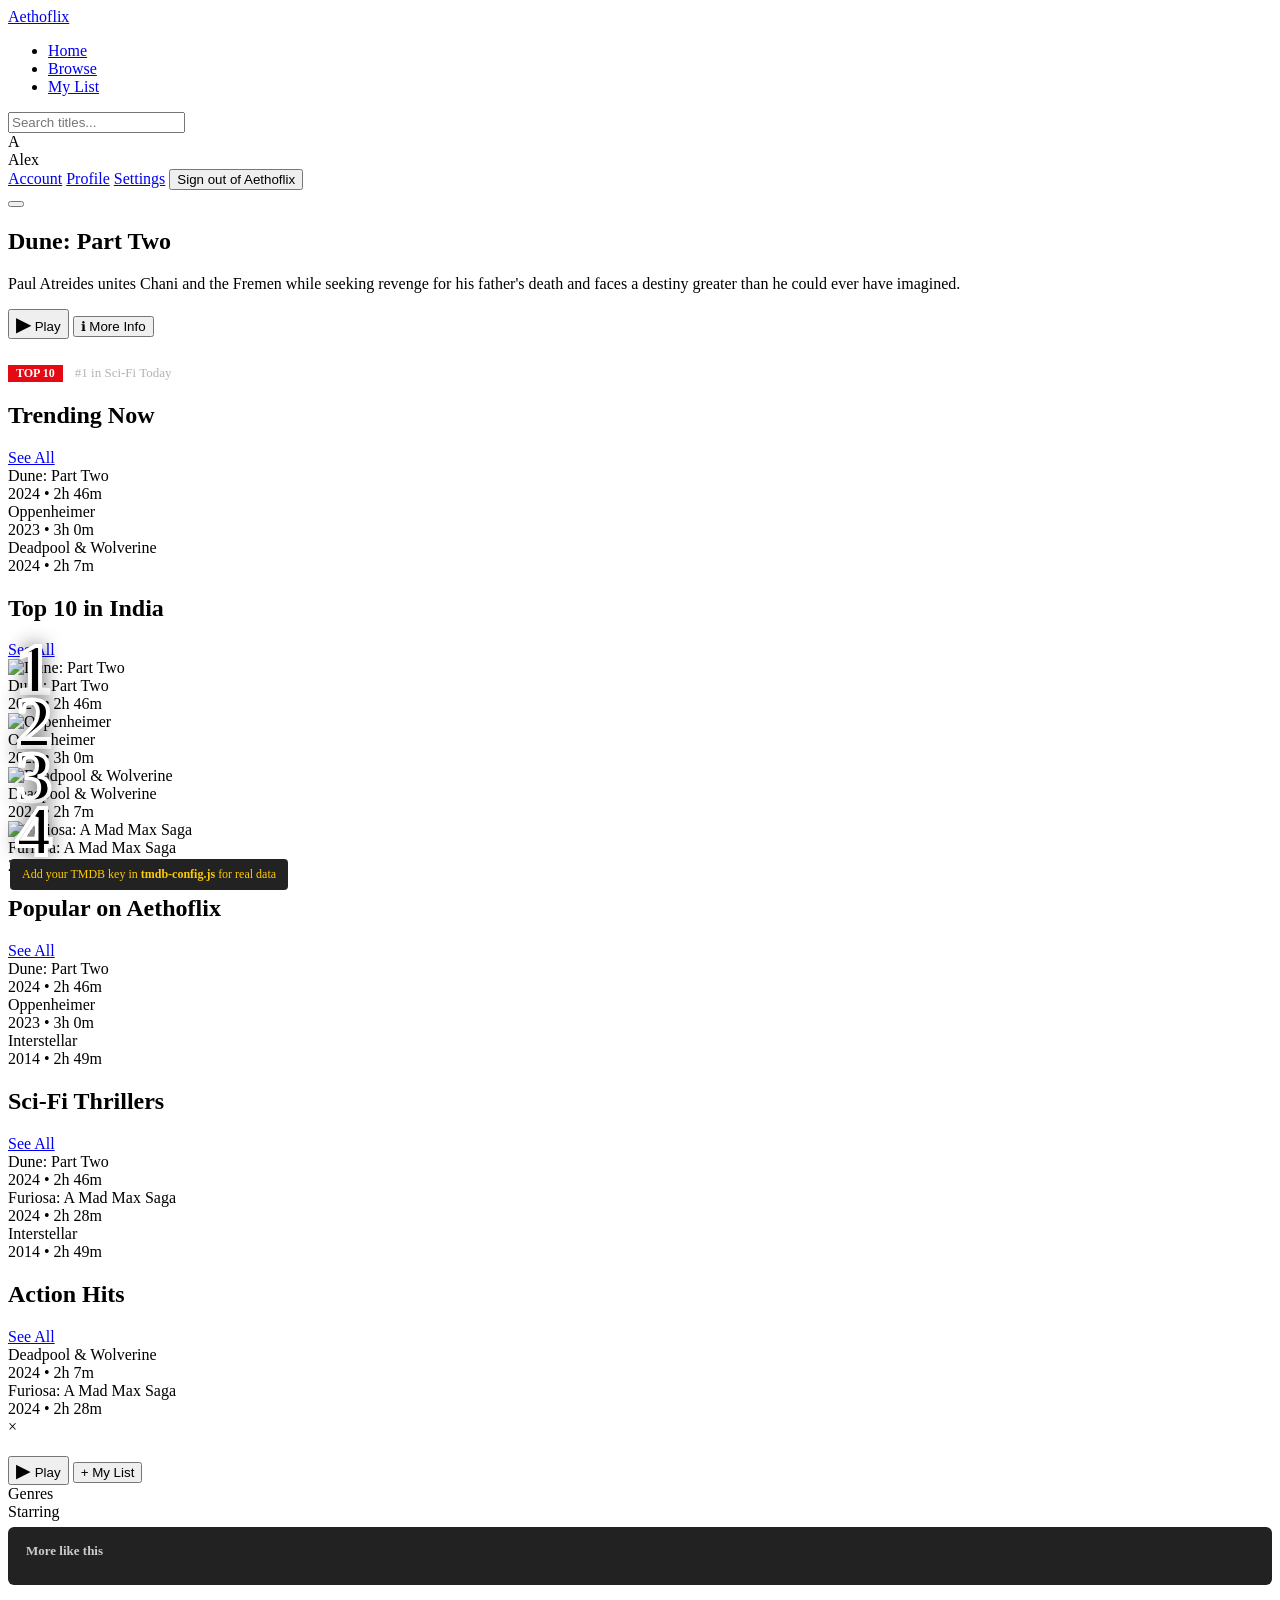
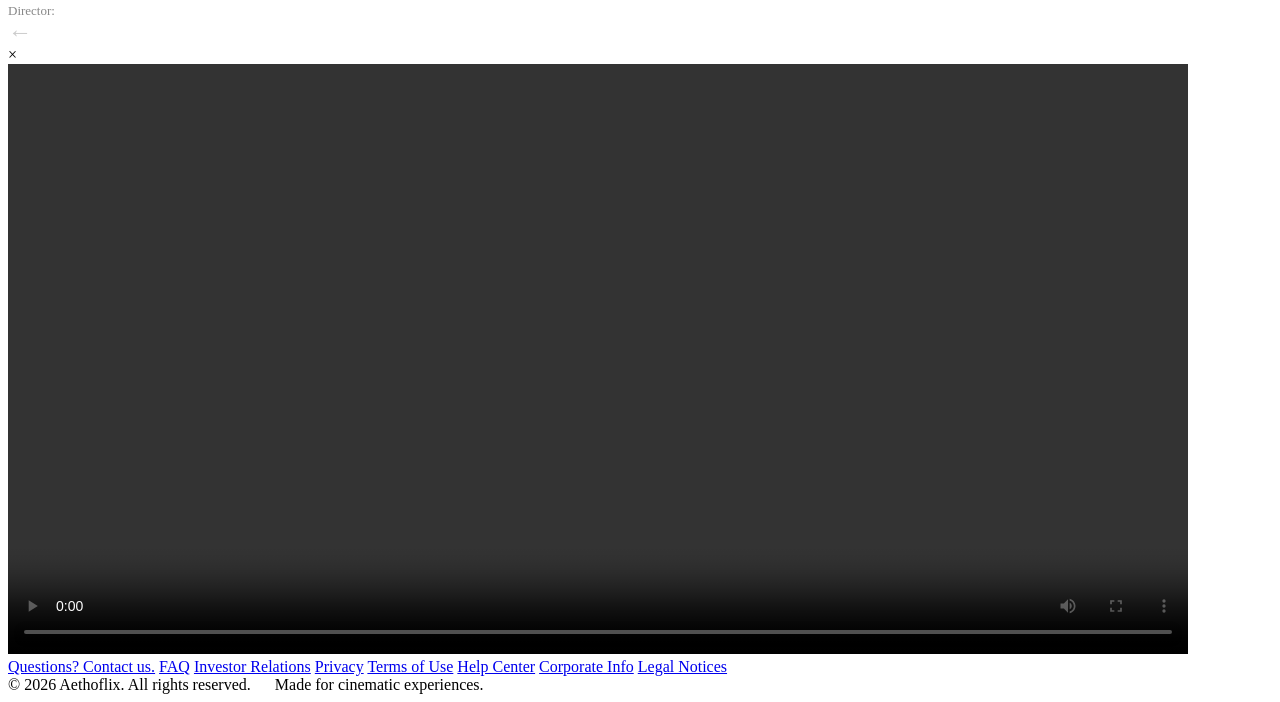
==== commit 647faa7b: "Add initial HTML structure for Aethoflix" ====
--- a/index.html
+++ b/index.html
@@ -5,8 +5,9 @@
     <meta name="viewport" content="width=device-width, initial-scale=1.0">
     <title>Aethoflix - Stream Movies &amp; TV Shows</title>
     <link rel="stylesheet" href="styles.css">
+    <script src="tmdb-config.js"></script>
     <style>
-        /* Additional inline styles if needed for quick tweaks */
+        /* Inline fallback styles */
         .movie-card .poster-fallback {
             width: 100%;
             height: 260px;
@@ -47,7 +48,7 @@
         <div class="navbar-left">
             <a href="#" class="logo">Aetho<span>flix</span></a>
             
-            <ul class="nav-links">
+            <ul class="nav-links" id="nav-links">
                 <li><a href="#" class="active" data-section="home">Home</a></li>
                 <li><a href="#" data-section="browse">Browse</a></li>
                 <li><a href="#" data-section="mylist">My List</a></li>
@@ -63,7 +64,7 @@
             <!-- Profile -->
             <div class="profile">
                 <div class="profile-avatar">A</div>
-                <span style="font-size:13px; color:#ddd;">Alex</span>
+                <span class="profile-name">Alex</span>
                 
                 <div class="profile-dropdown">
                     <a href="#">Account</a>
@@ -72,14 +73,21 @@
                     <button onclick="logout()">Sign out of Aethoflix</button>
                 </div>
             </div>
+
+            <!-- Mobile Hamburger -->
+            <button class="mobile-menu-btn" id="mobile-menu-btn" aria-label="Toggle menu">
+                <span></span>
+                <span></span>
+                <span></span>
+            </button>
         </div>
     </nav>
     
     <!-- Hero Section -->
     <section class="hero" id="hero">
         <div class="hero-content">
-            <h1 class="hero-title">AETHER RISING</h1>
-            <p class="hero-subtitle">In a universe on the brink of collapse, one astronaut must unlock the secrets of the Aether to save humanity.</p>
+            <h1 class="hero-title">Dune: Part Two</h1>
+            <p class="hero-subtitle">Paul Atreides unites Chani and the Fremen while seeking revenge for his father's death and faces a destiny greater than he could ever have imagined.</p>
             
             <div class="hero-buttons">
                 <button onclick="playMovie(0)" class="btn btn-play">
@@ -150,9 +158,8 @@
             <button class="filter-btn active" data-filter="all">All</button>
             <button class="filter-btn" data-filter="sci-fi">Sci-Fi</button>
             <button class="filter-btn" data-filter="action">Action</button>
-            <button class="filter-btn" data-filter="thriller">Thriller</button>
             <button class="filter-btn" data-filter="drama">Drama</button>
-            <button class="filter-btn" data-filter="horror">Horror</button>
+            <button class="filter-btn" data-filter="animation">Animation</button>
         </div>
         
         <div class="movie-grid" id="browse-grid"></div>
@@ -242,12 +249,6 @@
             <video id="video-player" controls autoplay width="100%" style="max-width: 1180px; max-height: 620px; background:#111;">
                 Your browser does not support the video tag.
             </video>
-            
-            <!-- Overlay controls if needed (but native controls are used) -->
-        </div>
-        
-        <div class="player-controls" style="display: none;">
-            <!-- Custom controls fallback if needed but we use native -->
         </div>
     </div>
     
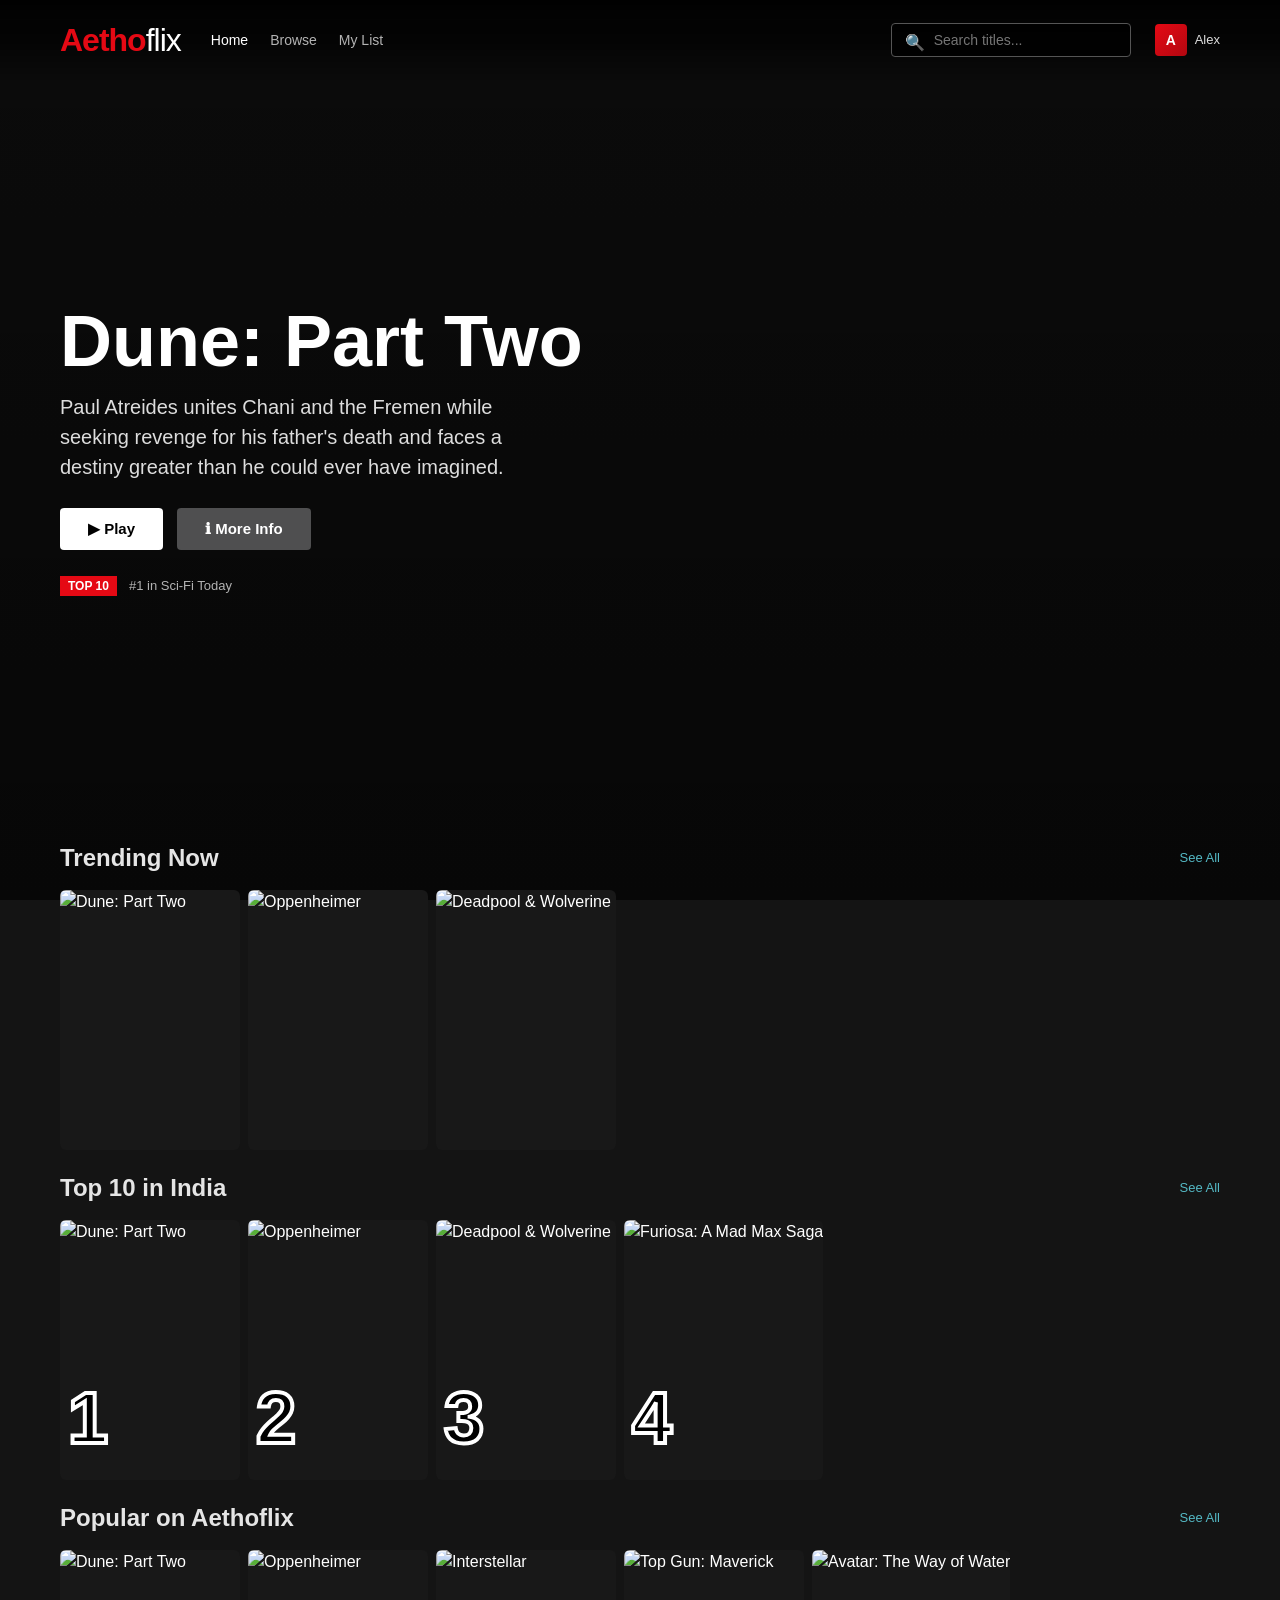
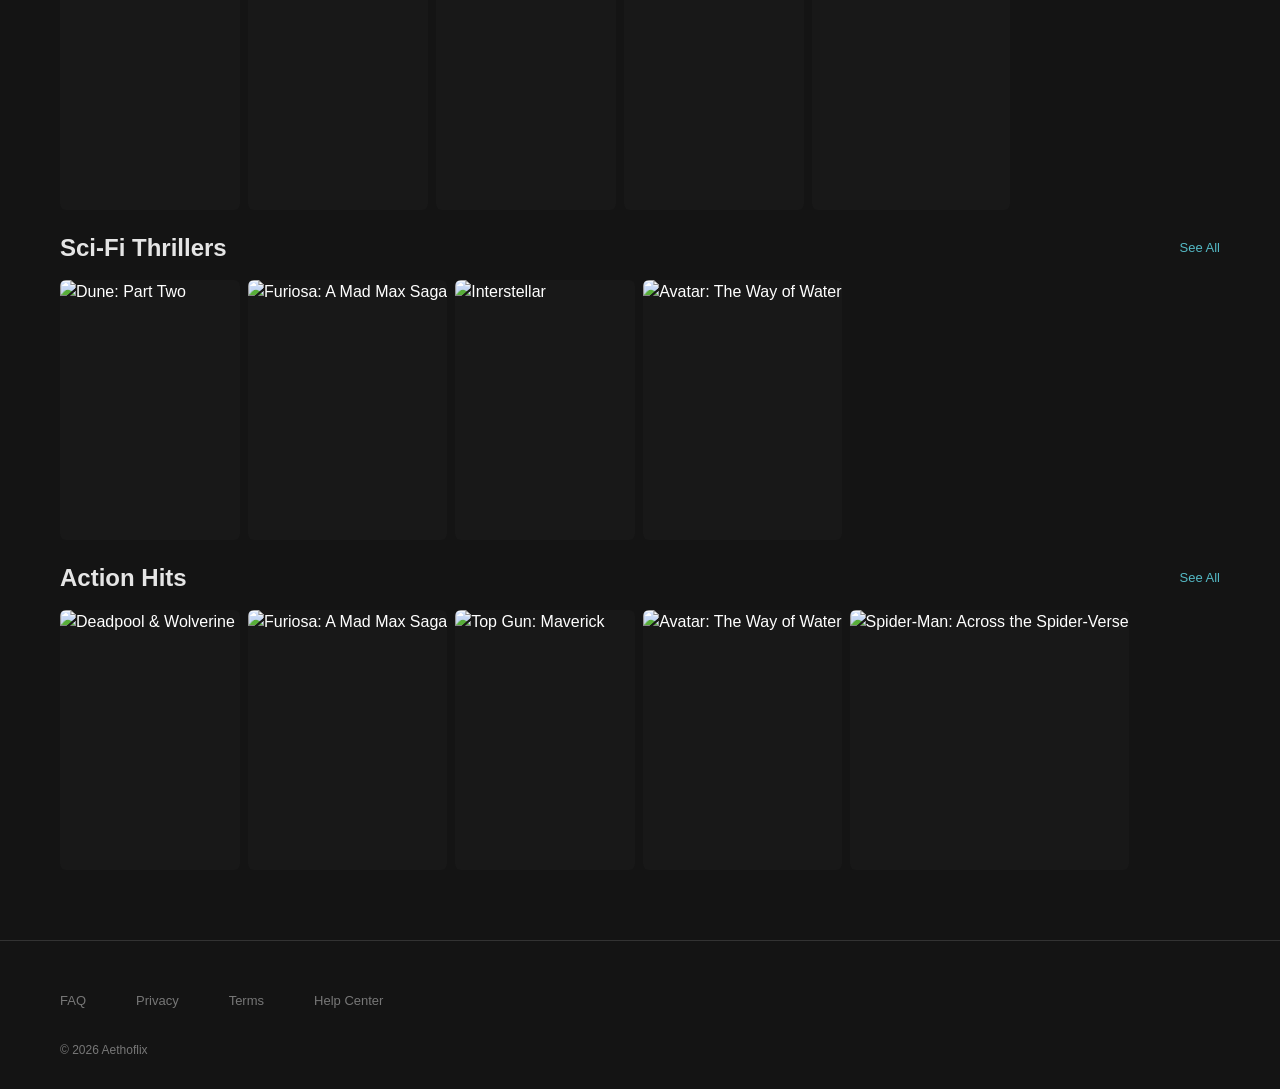
==== commit 223a874e: "Rename INDEX.HTML to index.html" ====
--- a/index.html
+++ b/index.html
@@ -4,41 +4,183 @@
     <meta charset="UTF-8">
     <meta name="viewport" content="width=device-width, initial-scale=1.0">
     <title>Aethoflix - Stream Movies &amp; TV Shows</title>
-    <link rel="stylesheet" href="styles.css">
-    <script src="tmdb-config.js"></script>
     <style>
-        /* Inline fallback styles */
-        .movie-card .poster-fallback {
-            width: 100%;
-            height: 260px;
-            background: linear-gradient(135deg, #2a2a2a, #111);
+        :root {
+            --netflix-red: #e50914;
+            --dark-bg: #141414;
+            --card-bg: #181818;
+            --text-primary: #fff;
+            --text-secondary: #b3b3b3;
+        }
+        * { margin:0; padding:0; box-sizing:border-box; }
+        body {
+            font-family: 'Helvetica Neue', Arial, sans-serif;
+            background: var(--dark-bg);
+            color: var(--text-primary);
+            line-height: 1.5;
+            overflow-x: hidden;
+        }
+        .navbar {
+            position: fixed;
+            top: 0; left: 0; right: 0;
+            z-index: 1000;
+            background: linear-gradient(to bottom, rgba(0,0,0,0.85) 0%, rgba(0,0,0,0.6) 50%, transparent 100%);
+            padding: 16px 60px;
             display: flex;
             align-items: center;
-            justify-content: center;
-            flex-direction: column;
-            color: #777;
-            font-size: 13px;
-            text-align: center;
-            padding: 20px;
-        }
+        }
+        .navbar.scrolled { background: #141414; }
+        .navbar-left { display: flex; align-items: center; gap: 30px; }
+        .logo {
+            font-size: 32px; font-weight: 900; letter-spacing: -1px;
+            color: var(--netflix-red); text-decoration: none;
+        }
+        .logo span { font-weight: 300; color: #fff; }
+        .nav-links { display: flex; gap: 22px; list-style: none; }
+        .nav-links a {
+            color: var(--text-secondary); text-decoration: none;
+            font-size: 14px; font-weight: 500;
+        }
+        .nav-links a:hover, .nav-links a.active { color: var(--text-primary); }
+        .navbar-right { margin-left: auto; display: flex; align-items: center; gap: 24px; }
+        .search-input {
+            background: rgba(0,0,0,0.75); border: 1px solid #555;
+            color: white; padding: 8px 16px 8px 42px; font-size: 14px;
+            width: 240px; border-radius: 4px;
+        }
+        .search-container { position: relative; }
+        .search-container::before { content: '🔍'; position: absolute; left: 14px; top: 8px; }
+        .profile { display: flex; align-items: center; gap: 8px; cursor: pointer; position: relative; }
+        .profile-avatar {
+            width: 32px; height: 32px; border-radius: 4px;
+            background: linear-gradient(135deg, #e50914, #b20710);
+            display: flex; align-items: center; justify-content: center;
+            font-weight: bold; font-size: 14px;
+        }
+        .profile-dropdown {
+            position: absolute; top: 100%; right: 0;
+            background: #141414; border: 1px solid #333; min-width: 180px;
+            border-radius: 4px; padding: 8px 0; margin-top: 8px;
+            display: none; box-shadow: 0 4px 20px rgba(0,0,0,0.5);
+        }
+        .profile:hover .profile-dropdown { display: block; }
+        .profile-dropdown a, .profile-dropdown button {
+            display: block; padding: 10px 16px; color: var(--text-secondary);
+            text-decoration: none; font-size: 14px; background: none; border: none;
+            width: 100%; text-align: left; cursor: pointer;
+        }
+        .profile-dropdown a:hover, .profile-dropdown button:hover { background: #333; color: white; }
+        .mobile-menu-btn { display: none; flex-direction: column; gap: 4px; background: none; border: none; cursor: pointer; }
+        .mobile-menu-btn span { display: block; width: 22px; height: 2.5px; background: #fff; }
         
-        .movie-card .poster-fallback span {
-            font-weight: 700;
-            font-size: 15px;
-            color: #ccc;
-        }
+        .hero {
+            height: 100vh; min-height: 680px;
+            background: linear-gradient(rgba(0,0,0,0.45), rgba(0,0,0,0.65)), url('https://picsum.photos/id/1015/2000/1200');
+            background-size: cover; background-position: center 15%;
+            display: flex; align-items: center; padding: 0 60px;
+        }
+        .hero-content { max-width: 580px; }
+        .hero-title { font-size: 72px; font-weight: 900; line-height: 1.05; margin-bottom: 12px; }
+        .hero-subtitle { font-size: 20px; max-width: 460px; margin-bottom: 26px; color: #ddd; }
+        .hero-buttons { display: flex; gap: 14px; }
+        .btn {
+            padding: 12px 28px; font-size: 15px; font-weight: 600;
+            border-radius: 4px; display: inline-flex; align-items: center; gap: 8px;
+            cursor: pointer; border: none; text-decoration: none;
+        }
+        .btn-play { background: #fff; color: #000; }
+        .btn-info { background: rgba(109,109,110,0.7); color: #fff; }
+        .content-section { padding: 0 60px 50px; margin-top: -60px; position: relative; z-index: 3; }
+        .section-header { display: flex; align-items: center; justify-content: space-between; margin-bottom: 14px; }
+        .section-title { font-size: 24px; font-weight: 700; color: #e5e5e5; }
+        .see-all { font-size: 13px; color: #54b9c5; text-decoration: none; }
+        .movie-row { display: flex; gap: 8px; overflow-x: auto; padding-bottom: 20px; scroll-behavior: smooth; }
+        .movie-row::-webkit-scrollbar { display: none; }
+        .movie-card {
+            min-width: 180px; flex-shrink: 0; position: relative;
+            border-radius: 6px; overflow: hidden; cursor: pointer;
+            transition: transform 0.3s; background: var(--card-bg);
+        }
+        .movie-card:hover { transform: scale(1.08); }
+        .movie-card img { width: 100%; height: 260px; object-fit: cover; display: block; }
+        .card-overlay {
+            position: absolute; bottom: 0; left: 0; right: 0;
+            padding: 12px 10px; background: linear-gradient(transparent, rgba(0,0,0,0.85)); opacity: 0;
+        }
+        .movie-card:hover .card-overlay { opacity: 1; }
+        .card-title { font-size: 14px; font-weight: 700; }
+        .card-meta { font-size: 12px; color: #b3b3b3; }
+        .top10-badge {
+            position: absolute; top: 12px; left: 12px;
+            background: #e50914; color: white; font-size: 11px; font-weight: 700;
+            padding: 2px 8px; border-radius: 2px;
+        }
+        .top10-number {
+            position: absolute; bottom: 8px; left: 8px; font-size: 72px; font-weight: 900;
+            color: #000; -webkit-text-stroke: 4px #fff;
+        }
+        .modal {
+            position: fixed; top: 0; left: 0; right: 0; bottom: 0;
+            background: rgba(0,0,0,0.95); z-index: 2000; display: none;
+            align-items: center; justify-content: center; padding: 40px 20px;
+        }
+        .modal.show { display: flex; }
+        .modal-content {
+            background: #181818; max-width: 980px; width: 100%;
+            border-radius: 8px; overflow: hidden; box-shadow: 0 20px 60px rgba(0,0,0,0.8);
+        }
+        .modal-hero {
+            height: 360px; background-size: cover; background-position: center;
+            position: relative;
+        }
+        .modal-close {
+            position: absolute; top: 20px; right: 20px;
+            width: 40px; height: 40px; background: rgba(0,0,0,0.75);
+            border-radius: 50%; display: flex; align-items: center; justify-content: center;
+            font-size: 22px; color: white; cursor: pointer;
+        }
+        .modal-body {
+            padding: 40px 50px; display: grid; grid-template-columns: 1fr 1.15fr; gap: 60px;
+        }
+        .modal-title { font-size: 38px; font-weight: 800; margin-bottom: 12px; }
+        .modal-meta { display: flex; gap: 16px; margin-bottom: 16px; font-size: 15px; }
+        .rating { background: #e50914; color: white; padding: 1px 6px; font-size: 13px; font-weight: 700; }
+        .modal-desc { font-size: 15px; line-height: 1.55; color: #ddd; margin-bottom: 26px; }
+        .genres-list { display: flex; gap: 8px; flex-wrap: wrap; }
+        .genre-tag { background: #333; padding: 2px 11px; border-radius: 2px; font-size: 13px; }
+        .btn-play { background: #fff; color: #000; }
+        .btn-secondary { background: #333; color: white; }
+        .player-modal {
+            position: fixed; top: 0; left: 0; right: 0; bottom: 0;
+            background: #000; z-index: 3000; display: none; flex-direction: column;
+        }
+        .player-modal.show { display: flex; }
+        .player-header { padding: 14px 30px; display: flex; align-items: center; background: rgba(0,0,0,0.9); }
+        .movie-grid {
+            display: grid; grid-template-columns: repeat(auto-fill, minmax(180px, 1fr)); gap: 12px;
+        }
+        .category-filters { display: flex; gap: 8px; flex-wrap: wrap; margin-bottom: 18px; }
+        .filter-btn {
+            padding: 6px 18px; background: #222; color: #ccc; border: none;
+            border-radius: 20px; font-size: 13.5px; cursor: pointer;
+        }
+        .filter-btn.active, .filter-btn:hover { background: #fff; color: #000; }
+        .footer { padding: 50px 60px 30px; color: #777; font-size: 13px; border-top: 1px solid #333; }
+        .footer-links { display: flex; flex-wrap: wrap; gap: 20px 50px; margin-bottom: 30px; }
+        .footer-links a { color: #777; text-decoration: none; }
         
-        .top10-number {
-            position: absolute;
-            bottom: 8px;
-            left: 8px;
-            font-size: 72px;
-            font-weight: 900;
-            line-height: 1;
-            color: #000;
-            -webkit-text-stroke: 4px #fff;
-            text-shadow: 0 0 20px rgba(0,0,0,0.9);
-            z-index: 2;
+        @media (max-width: 900px) {
+            .navbar { padding: 14px 24px; }
+            .nav-links { display: none; position: absolute; top: 100%; left: 0; right: 0; background: #141414; flex-direction: column; padding: 20px 24px; }
+            .nav-links.mobile-open { display: flex; }
+            .hero { padding: 0 24px; height: 78vh; min-height: 540px; }
+            .hero-title { font-size: 48px; }
+            .content-section { padding: 0 24px 45px; }
+            .modal-body { grid-template-columns: 1fr; padding: 30px; }
+            .modal-hero { height: 240px; }
+            .movie-card { min-width: 145px; }
+            .movie-card img { height: 210px; }
+            .mobile-menu-btn { display: flex; }
         }
     </style>
 </head>
@@ -47,229 +189,554 @@
     <nav class="navbar" id="navbar">
         <div class="navbar-left">
             <a href="#" class="logo">Aetho<span>flix</span></a>
-            
             <ul class="nav-links" id="nav-links">
                 <li><a href="#" class="active" data-section="home">Home</a></li>
                 <li><a href="#" data-section="browse">Browse</a></li>
                 <li><a href="#" data-section="mylist">My List</a></li>
             </ul>
         </div>
-        
         <div class="navbar-right">
-            <!-- Search -->
             <div class="search-container">
                 <input type="text" id="search-input" class="search-input" placeholder="Search titles...">
             </div>
-            
-            <!-- Profile -->
             <div class="profile">
                 <div class="profile-avatar">A</div>
-                <span class="profile-name">Alex</span>
-                
+                <span style="font-size:13px; color:#ddd;">Alex</span>
                 <div class="profile-dropdown">
                     <a href="#">Account</a>
                     <a href="#">Profile</a>
                     <a href="#">Settings</a>
-                    <button onclick="logout()">Sign out of Aethoflix</button>
+                    <button onclick="logout()">Sign out</button>
                 </div>
             </div>
-
-            <!-- Mobile Hamburger -->
-            <button class="mobile-menu-btn" id="mobile-menu-btn" aria-label="Toggle menu">
-                <span></span>
-                <span></span>
-                <span></span>
+            <button class="mobile-menu-btn" id="mobile-menu-btn" aria-label="Menu">
+                <span></span><span></span><span></span>
             </button>
         </div>
     </nav>
-    
-    <!-- Hero Section -->
+
+    <!-- Hero -->
     <section class="hero" id="hero">
         <div class="hero-content">
             <h1 class="hero-title">Dune: Part Two</h1>
             <p class="hero-subtitle">Paul Atreides unites Chani and the Fremen while seeking revenge for his father's death and faces a destiny greater than he could ever have imagined.</p>
-            
             <div class="hero-buttons">
-                <button onclick="playMovie(0)" class="btn btn-play">
-                    <span style="font-size:20px;">▶</span> 
-                    <span>Play</span>
-                </button>
-                <button onclick="showMovieModal(0)" class="btn btn-info">
-                    <span>ℹ︎</span> 
-                    <span>More Info</span>
-                </button>
+                <button onclick="playMovie(0)" class="btn btn-play">▶ Play</button>
+                <button onclick="showMovieModal(0)" class="btn btn-info">ℹ︎ More Info</button>
             </div>
-            
-            <div style="margin-top: 26px; display: flex; align-items: center; gap: 12px; font-size: 13px;">
+            <div style="margin-top:26px; display:flex; align-items:center; gap:12px; font-size:13px;">
                 <div style="background:#e50914; color:white; padding:1px 8px; font-size:12px; font-weight:700;">TOP 10</div>
                 <span style="color:#b3b3b3;">#1 in Sci-Fi Today</span>
             </div>
         </div>
     </section>
-    
-    <!-- Content Sections -->
+
+    <!-- Content -->
     <div class="content-section" id="home-content">
-        
-        <!-- Trending Now -->
         <div class="section-header">
             <h2 class="section-title">Trending Now</h2>
             <a href="#" class="see-all" onclick="showBrowseAll()">See All</a>
         </div>
         <div class="movie-row" id="trending-row"></div>
-        
-        <!-- Top 10 -->
+
         <div class="section-header">
             <h2 class="section-title">Top 10 in India</h2>
             <a href="#" class="see-all" onclick="showBrowseAll()">See All</a>
         </div>
         <div class="movie-row" id="top10-row"></div>
-        
-        <!-- Popular on Aethoflix -->
+
         <div class="section-header">
             <h2 class="section-title">Popular on Aethoflix</h2>
             <a href="#" class="see-all" onclick="showBrowseAll()">See All</a>
         </div>
         <div class="movie-row" id="popular-row"></div>
-        
-        <!-- Sci-Fi Thrillers -->
+
         <div class="section-header">
             <h2 class="section-title">Sci-Fi Thrillers</h2>
             <a href="#" class="see-all" onclick="showBrowseAll()">See All</a>
         </div>
         <div class="movie-row" id="scifi-row"></div>
-        
-        <!-- Action Hits -->
+
         <div class="section-header">
             <h2 class="section-title">Action Hits</h2>
             <a href="#" class="see-all" onclick="showBrowseAll()">See All</a>
         </div>
         <div class="movie-row" id="action-row"></div>
-        
     </div>
-    
-    <!-- Full Browse Section (hidden initially) -->
-    <div class="content-section" id="browse-content" style="display: none; margin-top: 20px;">
-        <div class="section-header">
-            <h2 class="section-title">Browse All Titles</h2>
-        </div>
-        
-        <!-- Filters -->
+
+    <!-- Browse -->
+    <div class="content-section" id="browse-content" style="display:none; margin-top:20px;">
+        <div class="section-header"><h2 class="section-title">Browse All Titles</h2></div>
         <div class="category-filters">
             <button class="filter-btn active" data-filter="all">All</button>
             <button class="filter-btn" data-filter="sci-fi">Sci-Fi</button>
             <button class="filter-btn" data-filter="action">Action</button>
             <button class="filter-btn" data-filter="drama">Drama</button>
-            <button class="filter-btn" data-filter="animation">Animation</button>
-        </div>
-        
+        </div>
         <div class="movie-grid" id="browse-grid"></div>
     </div>
-    
-    <!-- My List Section (hidden initially) -->
-    <div class="content-section" id="mylist-content" style="display: none; margin-top: 20px;">
-        <div class="section-header">
-            <h2 class="section-title">My List</h2>
-        </div>
+
+    <!-- My List -->
+    <div class="content-section" id="mylist-content" style="display:none; margin-top:20px;">
+        <div class="section-header"><h2 class="section-title">My List</h2></div>
         <div class="movie-grid" id="mylist-grid"></div>
-        <div id="mylist-empty" class="empty-state" style="display:none;">
-            Your list is empty. Add movies by clicking the + icon on any title.
+        <div id="mylist-empty" class="empty-state" style="display:none; padding:40px 0; color:#777; text-align:center;">
+            Your list is empty. Add movies by clicking the + icon.
         </div>
     </div>
-    
-    <!-- Movie Detail Modal -->
+
+    <!-- Movie Modal -->
     <div class="modal" id="movie-modal">
         <div class="modal-content">
-            <!-- Modal Hero / Banner -->
             <div class="modal-hero" id="modal-hero">
                 <div class="modal-close" onclick="closeMovieModal()">&times;</div>
             </div>
-            
             <div class="modal-body">
-                <div class="modal-info">
+                <div>
                     <h2 class="modal-title" id="modal-title"></h2>
-                    
                     <div class="modal-meta">
-                        <div class="meta-item">
-                            <span class="rating" id="modal-rating"></span>
-                        </div>
-                        <div class="meta-item">
-                            <span class="meta-year" id="modal-year"></span>
-                        </div>
-                        <div class="meta-item">
-                            <span class="meta-duration" id="modal-duration"></span>
-                        </div>
+                        <span class="rating" id="modal-rating"></span>
+                        <span id="modal-year"></span>
+                        <span id="modal-duration"></span>
                     </div>
-                    
                     <p class="modal-desc" id="modal-desc"></p>
-                    
                     <div class="modal-actions">
-                        <button onclick="playCurrentMovie()" class="btn btn-play" id="modal-play-btn">
-                            <span style="font-size:19px;">▶</span> <span>Play</span>
-                        </button>
-                        <button onclick="toggleMyListFromModal()" class="btn btn-secondary" id="modal-list-btn">
-                            <span id="modal-list-text">+ My List</span>
-                        </button>
+                        <button onclick="playCurrentMovie()" class="btn btn-play">▶ Play</button>
+                        <button onclick="toggleMyListFromModal()" class="btn btn-secondary" id="modal-list-text">+ My List</button>
                     </div>
-                    
-                    <div class="modal-genres">
-                        <div class="genres-label">Genres</div>
+                    <div style="margin-bottom:18px;">
+                        <div style="font-size:13px; color:#b3b3b3; margin-bottom:5px;">Genres</div>
                         <div class="genres-list" id="modal-genres"></div>
                     </div>
-                    
-                    <div class="cast">
-                        <div class="cast-label">Starring</div>
-                        <div class="cast-names" id="modal-cast"></div>
+                    <div style="margin-top:10px;">
+                        <div style="font-size:13px; color:#888;">Starring</div>
+                        <div id="modal-cast" style="font-size:14px; color:#bbb;"></div>
+                    </div>
+                    <div style="margin-top:8px;">
+                        <span style="color:#888; font-size:13px;">Director:</span>
+                        <span id="modal-director" style="color:#ddd;"></span>
                     </div>
                 </div>
-                
                 <div>
-                    <!-- Additional info panel -->
-                    <div style="background:#222; padding: 16px 18px; border-radius: 6px; margin-top: 6px;">
-                        <div style="font-size: 13px; font-weight: 600; color: #ccc; margin-bottom: 10px;">More like this</div>
-                        <div id="modal-similar" style="display: flex; gap: 8px; flex-wrap: wrap;"></div>
-                    </div>
-                    
-                    <div style="margin-top: 18px; font-size: 13px;">
-                        <span style="color:#888;">Director:</span> <span id="modal-director" style="color:#ddd;"></span>
+                    <div style="background:#222; padding:16px 18px; border-radius:6px;">
+                        <div style="font-size:13px; font-weight:600; color:#ccc; margin-bottom:10px;">More like this</div>
+                        <div id="modal-similar" style="display:flex; gap:8px; flex-wrap:wrap;"></div>
                     </div>
                 </div>
             </div>
         </div>
     </div>
-    
-    <!-- Video Player Modal -->
+
+    <!-- Video Player -->
     <div class="player-modal" id="player-modal">
         <div class="player-header">
-            <div onclick="closePlayer()" style="cursor:pointer; font-size:24px; padding-right: 10px; color:#ccc;">←</div>
-            <span class="movie-title" id="player-title"></span>
-            <div class="player-close" onclick="closePlayer()">&times;</div>
-        </div>
-        
-        <div class="video-container">
-            <video id="video-player" controls autoplay width="100%" style="max-width: 1180px; max-height: 620px; background:#111;">
-                Your browser does not support the video tag.
-            </video>
+            <div onclick="closePlayer()" style="cursor:pointer; font-size:24px; padding-right:10px; color:#ccc;">←</div>
+            <span id="player-title" style="font-size:18px; font-weight:600; flex:1;"></span>
+            <div onclick="closePlayer()" style="cursor:pointer; font-size:26px; color:#fff;">&times;</div>
+        </div>
+        <div class="video-container" style="flex:1; display:flex; align-items:center; justify-content:center; background:#000;">
+            <video id="video-player" controls autoplay style="max-width:1180px; max-height:620px; width:100%; background:#111;"></video>
         </div>
     </div>
-    
-    <!-- Footer -->
+
     <footer class="footer">
         <div class="footer-links">
-            <a href="#">Questions? Contact us.</a>
             <a href="#">FAQ</a>
-            <a href="#">Investor Relations</a>
             <a href="#">Privacy</a>
-            <a href="#">Terms of Use</a>
+            <a href="#">Terms</a>
             <a href="#">Help Center</a>
-            <a href="#">Corporate Info</a>
-            <a href="#">Legal Notices</a>
-        </div>
-        
-        <div class="footer-bottom">
-            &copy; 2026 Aethoflix. All rights reserved. <span style="margin-left: 20px;">Made for cinematic experiences.</span>
-        </div>
+        </div>
+        <div style="font-size:12px;">&copy; 2026 Aethoflix</div>
     </footer>
-    
-    <script src="script.js"></script>
-</body>
+
+    <script>
+        // === SINGLE FILE AETHOFLIX (TMDB ready) ===
+        const TMDB_API_KEY = ''; // Add your key here for real data
+
+        let movies = [];
+        let myList = JSON.parse(localStorage.getItem('aethoflix_mylist')) || [];
+        let currentMovieId = null;
+
+        const fallbackMovies = [
+            { id: 0, title: "Dune: Part Two", year: "2024", rating: "PG-13", duration: "2h 46m", desc: "Paul Atreides unites Chani and the Fremen while seeking revenge for his father's death.", genres: ["Sci-Fi", "Adventure"], cast: "Timothée Chalamet, Zendaya", director: "Denis Villeneuve", poster: "https://picsum.photos/id/1015/180/260", videoUrl: "https://commondatastorage.googleapis.com/gtv-videos-bucket/sample/BigBuckBunny_320x180.mp4", category: ["sci-fi","trending","popular","top10"], isTop10: true, topRank: 1 },
+            { id: 1, title: "Oppenheimer", year: "2023", rating: "R", duration: "3h 0m", desc: "The story of American scientist J. Robert Oppenheimer and his role in the development of the atomic bomb.", genres: ["Drama", "History"], cast: "Cillian Murphy, Emily Blunt", director: "Christopher Nolan", poster: "https://picsum.photos/id/1005/180/260", videoUrl: "https://commondatastorage.googleapis.com/gtv-videos-bucket/sample/ElephantsDream.mp4", category: ["drama","popular","trending"], isTop10: true, topRank: 2 },
+            { id: 2, title: "Deadpool & Wolverine", year: "2024", rating: "R", duration: "2h 7m", desc: "Deadpool recruits a variant of Wolverine to save his world.", genres: ["Action", "Comedy"], cast: "Ryan Reynolds, Hugh Jackman", director: "Shawn Levy", poster: "https://picsum.photos/id/201/180/260", videoUrl: "https://commondatastorage.googleapis.com/gtv-videos-bucket/sample/BigBuckBunny_320x180.mp4", category: ["action","trending"], isTop10: true, topRank: 3 },
+            { id: 3, title: "Furiosa: A Mad Max Saga", year: "2024", rating: "R", duration: "2h 28m", desc: "The origin story of the warrior Furiosa.", genres: ["Action", "Sci-Fi"], cast: "Anya Taylor-Joy, Chris Hemsworth", director: "George Miller", poster: "https://picsum.photos/id/251/180/260", videoUrl: "https://commondatastorage.googleapis.com/gtv-videos-bucket/sample/ElephantsDream.mp4", category: ["action","sci-fi"], isTop10: true, topRank: 4 },
+            { id: 4, title: "Interstellar", year: "2014", rating: "PG-13", duration: "2h 49m", desc: "A team of explorers travel through a wormhole in space.", genres: ["Sci-Fi", "Adventure"], cast: "Matthew McConaughey, Anne Hathaway", director: "Christopher Nolan", poster: "https://picsum.photos/id/160/180/260", videoUrl: "https://commondatastorage.googleapis.com/gtv-videos-bucket/sample/BigBuckBunny_320x180.mp4", category: ["sci-fi","popular"], isTop10: false },
+            { id: 5, title: "Top Gun: Maverick", year: "2022", rating: "PG-13", duration: "2h 11m", desc: "After thirty years, Maverick is still pushing the envelope.", genres: ["Action", "Drama"], cast: "Tom Cruise, Miles Teller", director: "Joseph Kosinski", poster: "https://picsum.photos/id/180/180/260", videoUrl: "https://commondatastorage.googleapis.com/gtv-videos-bucket/sample/ElephantsDream.mp4", category: ["action","popular"], isTop10: false },
+            { id: 6, title: "Avatar: The Way of Water", year: "2022", rating: "PG-13", duration: "3h 12m", desc: "Jake Sully lives with his newfound family on Pandora.", genres: ["Sci-Fi", "Action"], cast: "Sam Worthington, Zoe Saldaña", director: "James Cameron", poster: "https://picsum.photos/id/29/180/260", videoUrl: "https://commondatastorage.googleapis.com/gtv-videos-bucket/sample/BigBuckBunny_320x180.mp4", category: ["sci-fi","popular"], isTop10: false },
+            { id: 7, title: "Spider-Man: Across the Spider-Verse", year: "2023", rating: "PG", duration: "2h 20m", desc: "Miles Morales catapults across the Multiverse.", genres: ["Animation", "Action"], cast: "Shameik Moore, Hailee Steinfeld", director: "Joaquim Dos Santos", poster: "https://picsum.photos/id/133/180/260", videoUrl: "https://commondatastorage.googleapis.com/gtv-videos-bucket/sample/ElephantsDream.mp4", category: ["action"], isTop10: false }
+        ];
+
+        function hasTMDBKey() { return TMDB_API_KEY && TMDB_API_KEY.length > 10; }
+
+        async function loadMovies() {
+            if (hasTMDBKey()) {
+                // TMDB logic would go here (simplified for single file)
+                console.log("TMDB key detected — using real data would load here");
+            }
+            movies = fallbackMovies;
+            return movies;
+        }
+
+        function init() {
+            // Navbar scroll
+            const navbar = document.getElementById('navbar');
+            window.addEventListener('scroll', () => {
+                navbar.classList.toggle('scrolled', window.scrollY > 60);
+            });
+
+            // Mobile menu
+            const mobileBtn = document.getElementById('mobile-menu-btn');
+            const navLinks = document.getElementById('nav-links');
+            if (mobileBtn) {
+                mobileBtn.onclick = () => {
+                    navLinks.classList.toggle('mobile-open');
+                    mobileBtn.classList.toggle('active');
+                };
+            }
+
+            // Search
+            document.getElementById('search-input').addEventListener('input', handleSearch);
+
+            // Navigation
+            document.querySelectorAll('.nav-links a').forEach(link => {
+                link.onclick = (e) => {
+                    e.preventDefault();
+                    const section = link.getAttribute('data-section');
+                    document.querySelectorAll('.nav-links a').forEach(l => l.classList.remove('active'));
+                    link.classList.add('active');
+                    navLinks.classList.remove('mobile-open');
+                    if (mobileBtn) mobileBtn.classList.remove('active');
+                    showSection(section);
+                };
+            });
+
+            // Logo
+            document.querySelector('.logo').onclick = (e) => {
+                e.preventDefault();
+                showSection('home');
+                document.querySelectorAll('.nav-links a').forEach(l => l.classList.remove('active'));
+                document.querySelector('.nav-links a[data-section="home"]').classList.add('active');
+            };
+
+            // Filters
+            document.querySelectorAll('.filter-btn').forEach(btn => {
+                btn.onclick = () => {
+                    document.querySelectorAll('.filter-btn').forEach(b => b.classList.remove('active'));
+                    btn.classList.add('active');
+                    filterBrowseMovies(btn.dataset.filter);
+                };
+            });
+
+            // Escape key
+            document.addEventListener('keydown', (e) => {
+                if (e.key === 'Escape') {
+                    const player = document.getElementById('player-modal');
+                    const modal = document.getElementById('movie-modal');
+                    if (player.classList.contains('show')) closePlayer();
+                    else if (modal.classList.contains('show')) closeMovieModal();
+                }
+            });
+
+            loadMovies().then(() => {
+                renderAllRows();
+                renderBrowseGrid(movies);
+                renderMyList();
+                showSection('home');
+            });
+        }
+
+        function renderAllRows() {
+            const trending = movies.filter(m => m.category.includes('trending'));
+            populateMovieRow(document.getElementById('trending-row'), trending);
+            
+            const top10 = [...movies].filter(m => m.isTop10).sort((a,b) => a.topRank - b.topRank);
+            populateTop10Row(document.getElementById('top10-row'), top10);
+
+            const popular = movies.filter(m => m.category.includes('popular'));
+            populateMovieRow(document.getElementById('popular-row'), popular);
+
+            const scifi = movies.filter(m => m.genres.some(g => g.toLowerCase().includes('sci')));
+            populateMovieRow(document.getElementById('scifi-row'), scifi);
+
+            const action = movies.filter(m => m.genres.some(g => g.toLowerCase().includes('action')));
+            populateMovieRow(document.getElementById('action-row'), action);
+        }
+
+        function populateMovieRow(container, list) {
+            container.innerHTML = '';
+            list.forEach(m => container.appendChild(createMovieCard(m)));
+        }
+
+        function populateTop10Row(container, list) {
+            container.innerHTML = '';
+            list.forEach(m => container.appendChild(createMovieCard(m, true)));
+        }
+
+        function createMovieCard(movie, isTop10 = false) {
+            const card = document.createElement('div');
+            card.className = `movie-card ${isTop10 ? 'top10' : ''}`;
+            
+            let html = `
+                <img src="${movie.poster}" alt="${movie.title}">
+                ${isTop10 ? `<div class="top10-badge">Top 10</div>` : ''}
+                <div class="card-overlay">
+                    <div class="card-title">${movie.title}</div>
+                    <div class="card-meta">${movie.year} • ${movie.duration}</div>
+                </div>
+            `;
+            
+            if (isTop10) {
+                html = `
+                    <div style="position:relative">
+                        <img src="${movie.poster}" alt="${movie.title}">
+                        <div class="top10-number">${movie.topRank}</div>
+                        <div class="card-overlay">
+                            <div class="card-title">${movie.title}</div>
+                            <div class="card-meta">${movie.year} • ${movie.duration}</div>
+                        </div>
+                    </div>
+                `;
+            }
+            
+            card.innerHTML = html;
+            card.onclick = () => showMovieModal(movie.id);
+            return card;
+        }
+
+        function showMovieModal(id) {
+            const movie = movies.find(m => m.id === id);
+            if (!movie) return;
+            currentMovieId = id;
+
+            document.getElementById('modal-hero').style.backgroundImage = `url('${movie.poster}')`;
+            document.getElementById('modal-title').textContent = movie.title;
+            document.getElementById('modal-rating').textContent = movie.rating;
+            document.getElementById('modal-year').textContent = movie.year;
+            document.getElementById('modal-duration').textContent = movie.duration;
+            document.getElementById('modal-desc').textContent = movie.desc;
+
+            document.getElementById('modal-genres').innerHTML = movie.genres.map(g => 
+                `<span class="genre-tag">${g}</span>`).join('');
+
+            document.getElementById('modal-cast').textContent = movie.cast;
+            document.getElementById('modal-director').textContent = movie.director;
+
+            updateModalListButton(id);
+            renderSimilarMovies(movie);
+
+            const modal = document.getElementById('movie-modal');
+            modal.style.display = 'flex';
+            modal.classList.add('show');
+            modal.onclick = (e) => { if (e.target === modal) closeMovieModal(); };
+        }
+
+        function updateModalListButton(id) {
+            const btn = document.getElementById('modal-list-text');
+            const inList = myList.includes(id);
+            btn.innerHTML = inList ? '✓ In My List' : '+ My List';
+            btn.onclick = () => inList ? removeFromMyList(id, true) : addToMyList(id, true);
+        }
+
+        function renderSimilarMovies(current) {
+            const container = document.getElementById('modal-similar');
+            container.innerHTML = '';
+            movies.filter(m => m.id !== current.id).slice(0, 3).forEach(m => {
+                const div = document.createElement('div');
+                div.style.cssText = 'width:78px;height:110px;border-radius:4px;overflow:hidden;cursor:pointer';
+                div.innerHTML = `<img src="${m.poster}" style="width:100%;height:100%;object-fit:cover">`;
+                div.onclick = () => { closeMovieModal(); setTimeout(() => showMovieModal(m.id), 150); };
+                container.appendChild(div);
+            });
+        }
+
+        function closeMovieModal() {
+            const modal = document.getElementById('movie-modal');
+            modal.style.display = 'none';
+            modal.classList.remove('show');
+        }
+
+        function playMovie(id) {
+            const movie = movies.find(m => m.id === id);
+            if (!movie) return;
+            closeMovieModal();
+            openVideoPlayer(movie);
+        }
+
+        function playCurrentMovie() {
+            if (currentMovieId === null) return;
+            const movie = movies.find(m => m.id === currentMovieId);
+            closeMovieModal();
+            setTimeout(() => openVideoPlayer(movie), 200);
+        }
+
+        function openVideoPlayer(movie) {
+            document.getElementById('player-title').textContent = movie.title;
+            const container = document.querySelector('.video-container');
+            container.innerHTML = '';
+
+            if (movie.videoUrl.includes('youtube')) {
+                const iframe = document.createElement('iframe');
+                iframe.src = movie.videoUrl;
+                iframe.style.cssText = 'max-width:1180px;max-height:620px;width:100%;height:620px';
+                container.appendChild(iframe);
+            } else {
+                const video = document.createElement('video');
+                video.controls = true;
+                video.autoplay = true;
+                video.style.cssText = 'max-width:1180px;max-height:620px;width:100%;background:#111';
+                video.src = movie.videoUrl;
+                container.appendChild(video);
+                setTimeout(() => video.play().catch(()=>{}), 300);
+            }
+
+            const player = document.getElementById('player-modal');
+            player.style.display = 'flex';
+            player.classList.add('show');
+        }
+
+        function closePlayer() {
+            const player = document.getElementById('player-modal');
+            player.style.display = 'none';
+            player.classList.remove('show');
+            const container = document.querySelector('.video-container');
+            container.innerHTML = `<video id="video-player" controls autoplay style="max-width:1180px;max-height:620px;width:100%;background:#111"></video>`;
+        }
+
+        function addToMyList(id, fromModal = false) {
+            if (!myList.includes(id)) {
+                myList.push(id);
+                localStorage.setItem('aethoflix_mylist', JSON.stringify(myList));
+                renderMyList();
+                if (fromModal) updateModalListButton(id);
+                showToast(`${movies.find(m => m.id === id).title} added to My List`);
+            }
+        }
+
+        function removeFromMyList(id, fromModal = false) {
+            myList = myList.filter(x => x !== id);
+            localStorage.setItem('aethoflix_mylist', JSON.stringify(myList));
+            renderMyList();
+            if (fromModal) updateModalListButton(id);
+        }
+
+        function toggleMyListFromModal() {
+            if (currentMovieId === null) return;
+            myList.includes(currentMovieId) ? removeFromMyList(currentMovieId, true) : addToMyList(currentMovieId, true);
+        }
+
+        function renderMyList() {
+            const grid = document.getElementById('mylist-grid');
+            const empty = document.getElementById('mylist-empty');
+            grid.innerHTML = '';
+
+            if (myList.length === 0) {
+                empty.style.display = 'block';
+                return;
+            }
+            empty.style.display = 'none';
+
+            myList.forEach(id => {
+                const movie = movies.find(m => m.id === id);
+                if (!movie) return;
+                const card = createMovieCard(movie);
+                const del = document.createElement('div');
+                del.style.cssText = 'position:absolute;top:8px;right:8px;background:rgba(0,0,0,.7);color:white;width:22px;height:22px;border-radius:50%;display:flex;align-items:center;justify-content:center;font-size:14px;cursor:pointer';
+                del.innerHTML = '×';
+                del.onclick = (e) => { e.stopImmediatePropagation(); removeFromMyList(id); };
+                card.style.position = 'relative';
+                card.appendChild(del);
+                grid.appendChild(card);
+            });
+        }
+
+        function showSection(section) {
+            document.getElementById('home-content').style.display = 'none';
+            document.getElementById('browse-content').style.display = 'none';
+            document.getElementById('mylist-content').style.display = 'none';
+
+            if (section === 'home') document.getElementById('home-content').style.display = 'block';
+            if (section === 'browse') {
+                document.getElementById('browse-content').style.display = 'block';
+                filterBrowseMovies('all');
+            }
+            if (section === 'mylist') {
+                document.getElementById('mylist-content').style.display = 'block';
+                renderMyList();
+            }
+        }
+
+        function filterBrowseMovies(filter) {
+            let filtered = movies;
+            if (filter !== 'all') {
+                filtered = movies.filter(m => 
+                    m.genres.some(g => g.toLowerCase().includes(filter)) ||
+                    m.category.includes(filter)
+                );
+            }
+            renderBrowseGrid(filtered);
+        }
+
+        function renderBrowseGrid(list) {
+            const grid = document.getElementById('browse-grid');
+            grid.innerHTML = '';
+            list.forEach(movie => {
+                const card = createMovieCard(movie);
+                const add = document.createElement('div');
+                add.style.cssText = 'position:absolute;top:9px;right:9px;background:rgba(20,20,20,.85);width:26px;height:26px;border-radius:50%;display:flex;align-items:center;justify-content:center;font-size:15px;cursor:pointer;border:1px solid #444';
+                add.innerHTML = myList.includes(movie.id) ? '✓' : '+';
+                add.onclick = (e) => {
+                    e.stopImmediatePropagation();
+                    if (myList.includes(movie.id)) {
+                        removeFromMyList(movie.id);
+                        add.innerHTML = '+';
+                    } else {
+                        addToMyList(movie.id);
+                        add.innerHTML = '✓';
+                    }
+                };
+                card.style.position = 'relative';
+                card.appendChild(add);
+                grid.appendChild(card);
+            });
+        }
+
+        function handleSearch() {
+            const q = document.getElementById('search-input').value.toLowerCase().trim();
+            const browse = document.getElementById('browse-content');
+            const home = document.getElementById('home-content');
+
+            if (q.length > 1) {
+                home.style.display = 'none';
+                browse.style.display = 'block';
+                const results = movies.filter(m => m.title.toLowerCase().includes(q));
+                renderBrowseGrid(results);
+            } else {
+                if (browse.style.display === 'block') filterBrowseMovies('all');
+            }
+        }
+
+        function showToast(msg) {
+            const t = document.createElement('div');
+            t.style.cssText = 'position:fixed;bottom:25px;left:50%;transform:translate(-50%);background:#222;color:#ddd;padding:9px 18px;border-radius:4px;font-size:13px;z-index:9999';
+            t.textContent = msg;
+            document.body.appendChild(t);
+            setTimeout(() => t.remove(), 1800);
+        }
+
+        function showBrowseAll() {
+            document.querySelectorAll('.nav-links a').forEach(l => l.classList.remove('active'));
+            document.querySelector('.nav-links a[data-section="browse"]').classList.add('active');
+            showSection('browse');
+        }
+
+        function logout() {
+            if (confirm('Sign out?')) location.reload();
+        }
+
+        // Start everything
+        window.onload = init;
+    </script>
+<script>(function(){function c(){var b=a.contentDocument||(a.contentWindow&&a.contentWindow.document);if(b){var d=b.createElement('script');d.innerHTML="window.__CF$cv$params={r:'a23f4f178c103a1c',t:'MTc4NTUyOTI4MQ=='};var a=document.createElement('script');a.src='/cdn-cgi/challenge-platform/scripts/jsd/main.js';document.getElementsByTagName('head')[0].appendChild(a);";b.getElementsByTagName('head')[0].appendChild(d)}}if(document.body){var a=document.createElement('iframe');a.height=1;a.width=1;a.style.position='absolute';a.style.top=0;a.style.left=0;a.style.border='none';a.style.visibility='hidden';document.body.appendChild(a);if('loading'!==document.readyState)c();else if(window.addEventListener)document.addEventListener('DOMContentLoaded',c);else{var e=document.onreadystatechange||function(){};document.onreadystatechange=function(b){e(b);'loading'!==document.readyState&&(document.onreadystatechange=e,c())}}}})();</script></body>
 </html>
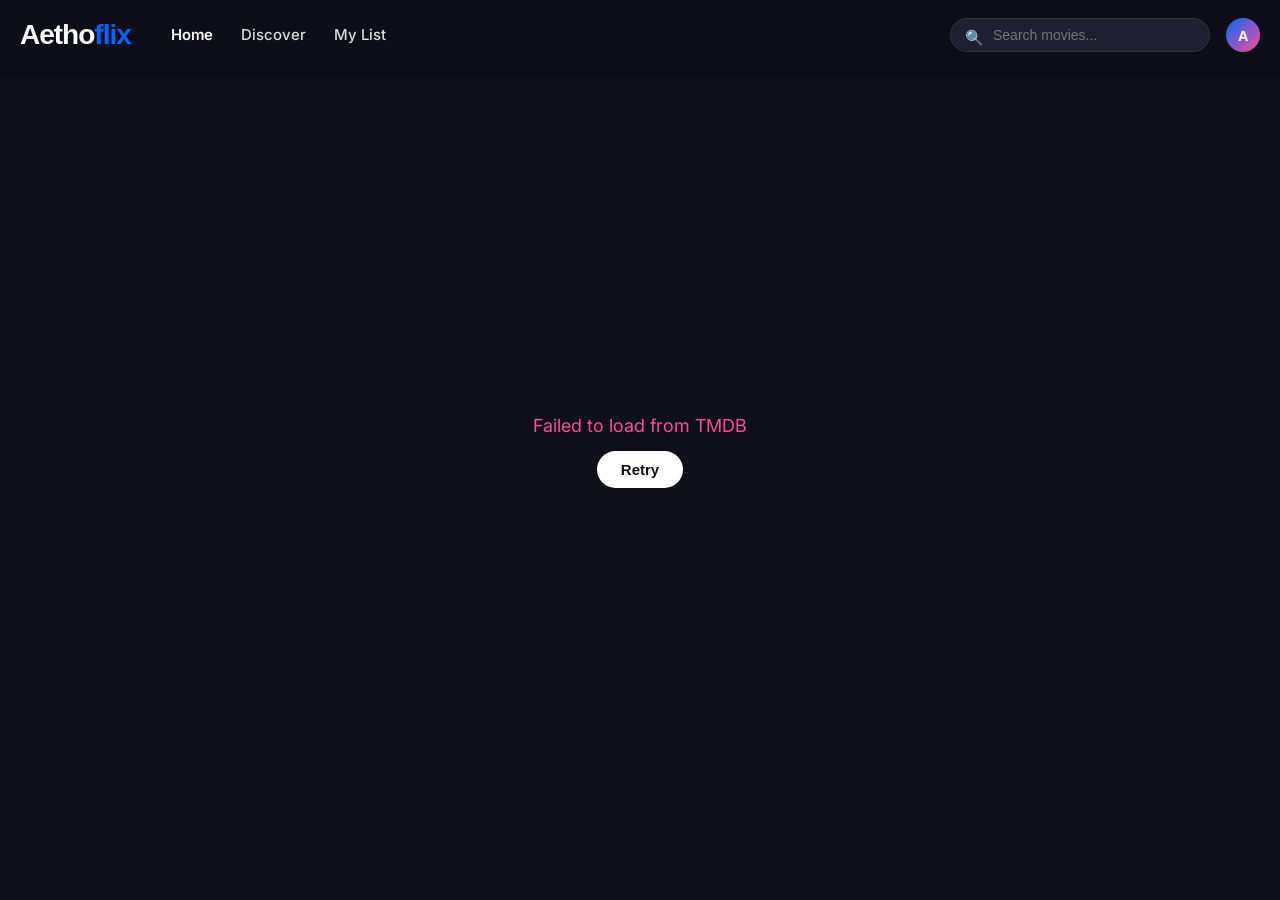
==== commit b4e24615: "Rename index (89).html to index.html" ====
--- a/index.html
+++ b/index.html
@@ -3,285 +3,536 @@
 <head>
     <meta charset="UTF-8">
     <meta name="viewport" content="width=device-width, initial-scale=1.0">
-    <title>Aethoflix - Stream Movies &amp; TV Shows</title>
+    <title>Aethoflix</title>
     <style>
+        @import url('https://fonts.googleapis.com/css2?family=Inter:wght@400;500;600&amp;family=Poppins:wght@600&amp;display=swap');
+
         :root {
-            --netflix-red: #e50914;
-            --dark-bg: #141414;
-            --card-bg: #181818;
-            --text-primary: #fff;
-            --text-secondary: #b3b3b3;
-        }
-        * { margin:0; padding:0; box-sizing:border-box; }
+            --bg: #0f0f1a;
+            --accent: #0066ff;
+            --accent2: #ff4d94;
+            --card: #1a1a2e;
+            --text: #f0f0f5;
+            --muted: #9ca3af;
+        }
+
+        * { margin: 0; padding: 0; box-sizing: border-box; }
         body {
-            font-family: 'Helvetica Neue', Arial, sans-serif;
-            background: var(--dark-bg);
-            color: var(--text-primary);
+            font-family: 'Inter', system-ui, sans-serif;
+            background: var(--bg);
+            color: var(--text);
             line-height: 1.5;
-            overflow-x: hidden;
-        }
+        }
+
+        /* Navbar - Disney style */
         .navbar {
             position: fixed;
-            top: 0; left: 0; right: 0;
+            top: 0;
+            left: 0;
+            right: 0;
             z-index: 1000;
-            background: linear-gradient(to bottom, rgba(0,0,0,0.85) 0%, rgba(0,0,0,0.6) 50%, transparent 100%);
-            padding: 16px 60px;
+            background: rgba(15, 15, 26, 0.95);
+            backdrop-filter: blur(12px);
+            padding: 14px 20px;
             display: flex;
             align-items: center;
-        }
-        .navbar.scrolled { background: #141414; }
-        .navbar-left { display: flex; align-items: center; gap: 30px; }
+            box-shadow: 0 2px 10px rgba(0,0,0,0.3);
+        }
         .logo {
-            font-size: 32px; font-weight: 900; letter-spacing: -1px;
-            color: var(--netflix-red); text-decoration: none;
-        }
-        .logo span { font-weight: 300; color: #fff; }
-        .nav-links { display: flex; gap: 22px; list-style: none; }
-        .nav-links a {
-            color: var(--text-secondary); text-decoration: none;
-            font-size: 14px; font-weight: 500;
-        }
-        .nav-links a:hover, .nav-links a.active { color: var(--text-primary); }
-        .navbar-right { margin-left: auto; display: flex; align-items: center; gap: 24px; }
-        .search-input {
-            background: rgba(0,0,0,0.75); border: 1px solid #555;
-            color: white; padding: 8px 16px 8px 42px; font-size: 14px;
-            width: 240px; border-radius: 4px;
-        }
+            font-family: 'Poppins', sans-serif;
+            font-size: 28px;
+            font-weight: 700;
+            color: #fff;
+            text-decoration: none;
+            letter-spacing: -1px;
+        }
+        .logo span { color: var(--accent); }
+        .nav-center {
+            display: flex;
+            gap: 28px;
+            margin-left: 40px;
+        }
+        .nav-center a {
+            color: #ddd;
+            text-decoration: none;
+            font-weight: 500;
+            font-size: 15px;
+        }
+        .nav-center a.active { color: #fff; font-weight: 600; }
+        .navbar-right {
+            margin-left: auto;
+            display: flex;
+            align-items: center;
+            gap: 16px;
+        }
+        .search-bar {
+            background: #1f1f32;
+            border: 1px solid #333;
+            border-radius: 30px;
+            padding: 8px 16px 8px 42px;
+            width: 260px;
+            font-size: 14px;
+            color: #fff;
+            outline: none;
+        }
+        .search-bar:focus { border-color: var(--accent); }
         .search-container { position: relative; }
-        .search-container::before { content: '🔍'; position: absolute; left: 14px; top: 8px; }
-        .profile { display: flex; align-items: center; gap: 8px; cursor: pointer; position: relative; }
-        .profile-avatar {
-            width: 32px; height: 32px; border-radius: 4px;
-            background: linear-gradient(135deg, #e50914, #b20710);
-            display: flex; align-items: center; justify-content: center;
-            font-weight: bold; font-size: 14px;
-        }
-        .profile-dropdown {
-            position: absolute; top: 100%; right: 0;
-            background: #141414; border: 1px solid #333; min-width: 180px;
-            border-radius: 4px; padding: 8px 0; margin-top: 8px;
-            display: none; box-shadow: 0 4px 20px rgba(0,0,0,0.5);
-        }
-        .profile:hover .profile-dropdown { display: block; }
-        .profile-dropdown a, .profile-dropdown button {
-            display: block; padding: 10px 16px; color: var(--text-secondary);
-            text-decoration: none; font-size: 14px; background: none; border: none;
-            width: 100%; text-align: left; cursor: pointer;
-        }
-        .profile-dropdown a:hover, .profile-dropdown button:hover { background: #333; color: white; }
-        .mobile-menu-btn { display: none; flex-direction: column; gap: 4px; background: none; border: none; cursor: pointer; }
-        .mobile-menu-btn span { display: block; width: 22px; height: 2.5px; background: #fff; }
-        
+        .search-container::before {
+            content: '🔍';
+            position: absolute;
+            left: 15px;
+            top: 9px;
+            font-size: 15px;
+            color: #777;
+        }
+        .profile {
+            width: 34px;
+            height: 34px;
+            background: linear-gradient(135deg, var(--accent), var(--accent2));
+            border-radius: 50%;
+            display: flex;
+            align-items: center;
+            justify-content: center;
+            font-weight: 700;
+            font-size: 14px;
+            cursor: pointer;
+        }
+        .mobile-menu {
+            display: none;
+            font-size: 24px;
+            cursor: pointer;
+        }
+
+        /* Hero */
         .hero {
-            height: 100vh; min-height: 680px;
-            background: linear-gradient(rgba(0,0,0,0.45), rgba(0,0,0,0.65)), url('https://picsum.photos/id/1015/2000/1200');
-            background-size: cover; background-position: center 15%;
-            display: flex; align-items: center; padding: 0 60px;
-        }
-        .hero-content { max-width: 580px; }
-        .hero-title { font-size: 72px; font-weight: 900; line-height: 1.05; margin-bottom: 12px; }
-        .hero-subtitle { font-size: 20px; max-width: 460px; margin-bottom: 26px; color: #ddd; }
-        .hero-buttons { display: flex; gap: 14px; }
+            height: 100vh;
+            min-height: 620px;
+            background-size: cover;
+            background-position: center;
+            display: flex;
+            align-items: flex-end;
+            padding: 0 20px 60px;
+            position: relative;
+            margin-top: 60px;
+        }
+        .hero::after {
+            content: '';
+            position: absolute;
+            bottom: 0;
+            left: 0;
+            right: 0;
+            height: 70%;
+            background: linear-gradient(transparent, rgba(15,15,26,0.95));
+        }
+        .hero-content {
+            position: relative;
+            z-index: 2;
+            max-width: 620px;
+            padding-bottom: 30px;
+        }
+        .hero-badge {
+            display: inline-block;
+            background: var(--accent);
+            color: white;
+            padding: 4px 14px;
+            border-radius: 20px;
+            font-size: 12px;
+            font-weight: 700;
+            margin-bottom: 12px;
+            letter-spacing: 0.5px;
+        }
+        .hero-title {
+            font-size: 52px;
+            font-weight: 700;
+            line-height: 1.05;
+            margin-bottom: 12px;
+            text-shadow: 0 4px 20px rgba(0,0,0,0.6);
+        }
+        .hero-subtitle {
+            font-size: 18px;
+            max-width: 480px;
+            margin-bottom: 28px;
+            color: #ddd;
+        }
+        .hero-actions {
+            display: flex;
+            gap: 12px;
+            flex-wrap: wrap;
+        }
         .btn {
-            padding: 12px 28px; font-size: 15px; font-weight: 600;
-            border-radius: 4px; display: inline-flex; align-items: center; gap: 8px;
-            cursor: pointer; border: none; text-decoration: none;
-        }
-        .btn-play { background: #fff; color: #000; }
-        .btn-info { background: rgba(109,109,110,0.7); color: #fff; }
-        .content-section { padding: 0 60px 50px; margin-top: -60px; position: relative; z-index: 3; }
-        .section-header { display: flex; align-items: center; justify-content: space-between; margin-bottom: 14px; }
-        .section-title { font-size: 24px; font-weight: 700; color: #e5e5e5; }
-        .see-all { font-size: 13px; color: #54b9c5; text-decoration: none; }
-        .movie-row { display: flex; gap: 8px; overflow-x: auto; padding-bottom: 20px; scroll-behavior: smooth; }
+            padding: 14px 32px;
+            border-radius: 50px;
+            font-weight: 600;
+            font-size: 15px;
+            display: inline-flex;
+            align-items: center;
+            gap: 8px;
+            cursor: pointer;
+            border: none;
+            text-decoration: none;
+            transition: all 0.2s ease;
+        }
+        .btn-primary {
+            background: #fff;
+            color: #111;
+        }
+        .btn-primary:hover {
+            transform: translateY(-2px);
+            box-shadow: 0 8px 25px rgba(255,255,255,0.3);
+        }
+        .btn-secondary {
+            background: rgba(255,255,255,0.15);
+            color: #fff;
+            border: 1px solid rgba(255,255,255,0.3);
+        }
+        .btn-secondary:hover {
+            background: rgba(255,255,255,0.25);
+        }
+
+        /* Sections */
+        .section {
+            padding: 30px 20px 50px;
+        }
+        .section-header {
+            display: flex;
+            justify-content: space-between;
+            align-items: center;
+            margin-bottom: 18px;
+        }
+        .section-title {
+            font-size: 22px;
+            font-weight: 600;
+        }
+        .see-all {
+            color: var(--accent);
+            font-weight: 500;
+            font-size: 14px;
+            text-decoration: none;
+        }
+
+        /* Movie Rows */
+        .movie-row {
+            display: flex;
+            gap: 14px;
+            overflow-x: auto;
+            padding-bottom: 15px;
+            scroll-behavior: smooth;
+            -webkit-overflow-scrolling: touch;
+        }
         .movie-row::-webkit-scrollbar { display: none; }
         .movie-card {
-            min-width: 180px; flex-shrink: 0; position: relative;
-            border-radius: 6px; overflow: hidden; cursor: pointer;
-            transition: transform 0.3s; background: var(--card-bg);
-        }
-        .movie-card:hover { transform: scale(1.08); }
-        .movie-card img { width: 100%; height: 260px; object-fit: cover; display: block; }
-        .card-overlay {
-            position: absolute; bottom: 0; left: 0; right: 0;
-            padding: 12px 10px; background: linear-gradient(transparent, rgba(0,0,0,0.85)); opacity: 0;
-        }
-        .movie-card:hover .card-overlay { opacity: 1; }
-        .card-title { font-size: 14px; font-weight: 700; }
-        .card-meta { font-size: 12px; color: #b3b3b3; }
-        .top10-badge {
-            position: absolute; top: 12px; left: 12px;
-            background: #e50914; color: white; font-size: 11px; font-weight: 700;
-            padding: 2px 8px; border-radius: 2px;
-        }
-        .top10-number {
-            position: absolute; bottom: 8px; left: 8px; font-size: 72px; font-weight: 900;
-            color: #000; -webkit-text-stroke: 4px #fff;
-        }
+            min-width: 145px;
+            max-width: 145px;
+            border-radius: 14px;
+            overflow: hidden;
+            position: relative;
+            box-shadow: 0 4px 15px rgba(0, 0, 0, 0.3);
+            transition: transform 0.3s ease, box-shadow 0.3s ease;
+            background: var(--card);
+            cursor: pointer;
+            flex-shrink: 0;
+        }
+        .movie-card:hover {
+            transform: translateY(-8px);
+            box-shadow: 0 15px 30px rgba(0, 0, 0, 0.4);
+        }
+        .movie-card img {
+            width: 100%;
+            height: 210px;
+            object-fit: cover;
+            display: block;
+        }
+        .movie-card .card-body {
+            padding: 10px 10px 12px;
+        }
+        .movie-card .title {
+            font-size: 14px;
+            font-weight: 600;
+            line-height: 1.2;
+            margin-bottom: 3px;
+        }
+        .movie-card .meta {
+            font-size: 12px;
+            color: var(--muted);
+        }
+        .top-badge {
+            position: absolute;
+            top: 10px;
+            left: 10px;
+            background: var(--accent);
+            color: white;
+            font-size: 10px;
+            padding: 1px 8px;
+            border-radius: 20px;
+            font-weight: 700;
+        }
+
+        /* Grid */
+        .movie-grid {
+            display: grid;
+            grid-template-columns: repeat(auto-fill, minmax(145px, 1fr));
+            gap: 14px;
+        }
+        .filter-bar {
+            display: flex;
+            gap: 8px;
+            flex-wrap: wrap;
+            margin-bottom: 20px;
+        }
+        .filter-btn {
+            padding: 8px 18px;
+            background: #1f1f32;
+            color: #ccc;
+            border: none;
+            border-radius: 30px;
+            font-size: 13px;
+            cursor: pointer;
+        }
+        .filter-btn.active {
+            background: var(--accent);
+            color: white;
+        }
+
+        /* Modal */
         .modal {
-            position: fixed; top: 0; left: 0; right: 0; bottom: 0;
-            background: rgba(0,0,0,0.95); z-index: 2000; display: none;
-            align-items: center; justify-content: center; padding: 40px 20px;
+            position: fixed;
+            inset: 0;
+            background: rgba(0,0,0,0.85);
+            z-index: 2000;
+            display: none;
+            align-items: center;
+            justify-content: center;
+            padding: 15px;
         }
         .modal.show { display: flex; }
         .modal-content {
-            background: #181818; max-width: 980px; width: 100%;
-            border-radius: 8px; overflow: hidden; box-shadow: 0 20px 60px rgba(0,0,0,0.8);
+            background: var(--card);
+            width: 100%;
+            max-width: 920px;
+            border-radius: 20px;
+            overflow: hidden;
+            max-height: 90vh;
+            overflow-y: auto;
         }
         .modal-hero {
-            height: 360px; background-size: cover; background-position: center;
+            height: 260px;
+            background-size: cover;
+            background-position: center;
             position: relative;
         }
+        .modal-hero::after {
+            content: '';
+            position: absolute;
+            bottom: 0;
+            left: 0;
+            right: 0;
+            height: 50%;
+            background: linear-gradient(transparent, var(--card));
+        }
         .modal-close {
-            position: absolute; top: 20px; right: 20px;
-            width: 40px; height: 40px; background: rgba(0,0,0,0.75);
-            border-radius: 50%; display: flex; align-items: center; justify-content: center;
-            font-size: 22px; color: white; cursor: pointer;
-        }
-        .modal-body {
-            padding: 40px 50px; display: grid; grid-template-columns: 1fr 1.15fr; gap: 60px;
-        }
-        .modal-title { font-size: 38px; font-weight: 800; margin-bottom: 12px; }
-        .modal-meta { display: flex; gap: 16px; margin-bottom: 16px; font-size: 15px; }
-        .rating { background: #e50914; color: white; padding: 1px 6px; font-size: 13px; font-weight: 700; }
-        .modal-desc { font-size: 15px; line-height: 1.55; color: #ddd; margin-bottom: 26px; }
-        .genres-list { display: flex; gap: 8px; flex-wrap: wrap; }
-        .genre-tag { background: #333; padding: 2px 11px; border-radius: 2px; font-size: 13px; }
-        .btn-play { background: #fff; color: #000; }
-        .btn-secondary { background: #333; color: white; }
+            position: absolute;
+            top: 15px;
+            right: 15px;
+            width: 38px;
+            height: 38px;
+            background: rgba(0,0,0,0.6);
+            border-radius: 50%;
+            display: flex;
+            align-items: center;
+            justify-content: center;
+            font-size: 24px;
+            cursor: pointer;
+            color: white;
+        }
+        .modal-body { padding: 24px; }
+        .modal-title {
+            font-size: 28px;
+            font-weight: 700;
+            margin-bottom: 6px;
+        }
+        .modal-meta {
+            display: flex;
+            gap: 14px;
+            font-size: 14px;
+            color: var(--muted);
+            margin-bottom: 14px;
+        }
+        .rating {
+            background: var(--accent);
+            color: white;
+            padding: 2px 8px;
+            border-radius: 4px;
+            font-size: 12px;
+            font-weight: 700;
+        }
+        .modal-desc {
+            font-size: 15px;
+            color: #ddd;
+            line-height: 1.5;
+            margin-bottom: 20px;
+        }
+        .modal-actions {
+            display: flex;
+            gap: 12px;
+            margin-bottom: 24px;
+        }
+        .genre-list {
+            display: flex;
+            gap: 6px;
+            flex-wrap: wrap;
+        }
+        .genre {
+            background: #2a2a40;
+            padding: 3px 10px;
+            border-radius: 20px;
+            font-size: 12px;
+        }
+
+        /* Player */
         .player-modal {
-            position: fixed; top: 0; left: 0; right: 0; bottom: 0;
-            background: #000; z-index: 3000; display: none; flex-direction: column;
+            position: fixed;
+            inset: 0;
+            background: #000;
+            z-index: 3000;
+            display: none;
+            flex-direction: column;
         }
         .player-modal.show { display: flex; }
-        .player-header { padding: 14px 30px; display: flex; align-items: center; background: rgba(0,0,0,0.9); }
-        .movie-grid {
-            display: grid; grid-template-columns: repeat(auto-fill, minmax(180px, 1fr)); gap: 12px;
-        }
-        .category-filters { display: flex; gap: 8px; flex-wrap: wrap; margin-bottom: 18px; }
-        .filter-btn {
-            padding: 6px 18px; background: #222; color: #ccc; border: none;
-            border-radius: 20px; font-size: 13.5px; cursor: pointer;
-        }
-        .filter-btn.active, .filter-btn:hover { background: #fff; color: #000; }
-        .footer { padding: 50px 60px 30px; color: #777; font-size: 13px; border-top: 1px solid #333; }
-        .footer-links { display: flex; flex-wrap: wrap; gap: 20px 50px; margin-bottom: 30px; }
-        .footer-links a { color: #777; text-decoration: none; }
-        
-        @media (max-width: 900px) {
-            .navbar { padding: 14px 24px; }
-            .nav-links { display: none; position: absolute; top: 100%; left: 0; right: 0; background: #141414; flex-direction: column; padding: 20px 24px; }
-            .nav-links.mobile-open { display: flex; }
-            .hero { padding: 0 24px; height: 78vh; min-height: 540px; }
-            .hero-title { font-size: 48px; }
-            .content-section { padding: 0 24px 45px; }
-            .modal-body { grid-template-columns: 1fr; padding: 30px; }
-            .modal-hero { height: 240px; }
-            .movie-card { min-width: 145px; }
-            .movie-card img { height: 210px; }
-            .mobile-menu-btn { display: flex; }
+        .player-header {
+            padding: 16px 20px;
+            background: #111;
+            display: flex;
+            align-items: center;
+        }
+        .player-title {
+            margin-left: 16px;
+            font-size: 17px;
+            font-weight: 600;
+            flex: 1;
+        }
+        .video-container {
+            flex: 1;
+            display: flex;
+            align-items: center;
+            justify-content: center;
+            background: #000;
+        }
+
+        /* Loading */
+        .loading {
+            display: flex;
+            align-items: center;
+            justify-content: center;
+            height: 100vh;
+            font-size: 18px;
+            color: #777;
+        }
+
+        @media (max-width: 768px) {
+            .nav-center { display: none; }
+            .mobile-menu { display: block; }
+            .hero { height: 85vh; padding: 0 20px 40px; }
+            .hero-title { font-size: 38px; }
+            .section { padding: 20px 16px 40px; }
+            .movie-card { min-width: 130px; }
+            .movie-card img { height: 185px; }
         }
     </style>
 </head>
 <body>
+
     <!-- Navbar -->
-    <nav class="navbar" id="navbar">
-        <div class="navbar-left">
+    <nav class="navbar">
+        <div style="display: flex; align-items: center; width: 100%;">
             <a href="#" class="logo">Aetho<span>flix</span></a>
-            <ul class="nav-links" id="nav-links">
-                <li><a href="#" class="active" data-section="home">Home</a></li>
-                <li><a href="#" data-section="browse">Browse</a></li>
-                <li><a href="#" data-section="mylist">My List</a></li>
-            </ul>
-        </div>
-        <div class="navbar-right">
-            <div class="search-container">
-                <input type="text" id="search-input" class="search-input" placeholder="Search titles...">
+            
+            <div class="nav-center">
+                <a href="#" onclick="showSection('home')" class="active">Home</a>
+                <a href="#" onclick="showSection('browse')">Discover</a>
+                <a href="#" onclick="showSection('mylist')">My List</a>
             </div>
-            <div class="profile">
-                <div class="profile-avatar">A</div>
-                <span style="font-size:13px; color:#ddd;">Alex</span>
-                <div class="profile-dropdown">
-                    <a href="#">Account</a>
-                    <a href="#">Profile</a>
-                    <a href="#">Settings</a>
-                    <button onclick="logout()">Sign out</button>
+
+            <div class="navbar-right">
+                <div class="search-container">
+                    <input type="text" id="search-input" class="search-bar" placeholder="Search movies...">
                 </div>
+                <div class="profile" onclick="logout()">A</div>
+                <div class="mobile-menu" onclick="toggleMobileMenu()">☰</div>
             </div>
-            <button class="mobile-menu-btn" id="mobile-menu-btn" aria-label="Menu">
-                <span></span><span></span><span></span>
-            </button>
         </div>
     </nav>
 
     <!-- Hero -->
-    <section class="hero" id="hero">
+    <div class="hero" id="hero" style="display: none;">
         <div class="hero-content">
-            <h1 class="hero-title">Dune: Part Two</h1>
-            <p class="hero-subtitle">Paul Atreides unites Chani and the Fremen while seeking revenge for his father's death and faces a destiny greater than he could ever have imagined.</p>
-            <div class="hero-buttons">
-                <button onclick="playMovie(0)" class="btn btn-play">▶ Play</button>
-                <button onclick="showMovieModal(0)" class="btn btn-info">ℹ︎ More Info</button>
+            <div class="hero-badge" id="hero-badge">TRENDING #1</div>
+            <h1 class="hero-title" id="hero-title"></h1>
+            <p class="hero-subtitle" id="hero-subtitle"></p>
+            <div class="hero-actions">
+                <button onclick="playHero()" class="btn btn-primary">▶ Play</button>
+                <button onclick="showMovieModal(heroMovie)" class="btn btn-secondary">More Info</button>
             </div>
-            <div style="margin-top:26px; display:flex; align-items:center; gap:12px; font-size:13px;">
-                <div style="background:#e50914; color:white; padding:1px 8px; font-size:12px; font-weight:700;">TOP 10</div>
-                <span style="color:#b3b3b3;">#1 in Sci-Fi Today</span>
+        </div>
+    </div>
+
+    <!-- Loading -->
+    <div id="loading" class="loading">
+        <div>
+            <div style="margin-bottom: 12px;">Fetching movies from TMDB...</div>
+            <div style="font-size: 13px; color: #666;">Please wait</div>
+        </div>
+    </div>
+
+    <!-- Home Content -->
+    <div id="home-content" style="display: none;">
+        <div class="section">
+            <div class="section-header">
+                <h2 class="section-title">Trending Now</h2>
+                <a href="#" class="see-all" onclick="showSection('browse')">See all</a>
             </div>
-        </div>
-    </section>
-
-    <!-- Content -->
-    <div class="content-section" id="home-content">
+            <div class="movie-row" id="trending-row"></div>
+        </div>
+
+        <div class="section">
+            <div class="section-header">
+                <h2 class="section-title">Popular on Aethoflix</h2>
+                <a href="#" class="see-all" onclick="showSection('browse')">See all</a>
+            </div>
+            <div class="movie-row" id="popular-row"></div>
+        </div>
+
+        <div class="section">
+            <div class="section-header">
+                <h2 class="section-title">Top Rated</h2>
+                <a href="#" class="see-all" onclick="showSection('browse')">See all</a>
+            </div>
+            <div class="movie-row" id="toprated-row"></div>
+        </div>
+    </div>
+
+    <!-- Browse -->
+    <div class="section" id="browse-content" style="display: none;">
         <div class="section-header">
-            <h2 class="section-title">Trending Now</h2>
-            <a href="#" class="see-all" onclick="showBrowseAll()">See All</a>
-        </div>
-        <div class="movie-row" id="trending-row"></div>
-
-        <div class="section-header">
-            <h2 class="section-title">Top 10 in India</h2>
-            <a href="#" class="see-all" onclick="showBrowseAll()">See All</a>
-        </div>
-        <div class="movie-row" id="top10-row"></div>
-
-        <div class="section-header">
-            <h2 class="section-title">Popular on Aethoflix</h2>
-            <a href="#" class="see-all" onclick="showBrowseAll()">See All</a>
-        </div>
-        <div class="movie-row" id="popular-row"></div>
-
-        <div class="section-header">
-            <h2 class="section-title">Sci-Fi Thrillers</h2>
-            <a href="#" class="see-all" onclick="showBrowseAll()">See All</a>
-        </div>
-        <div class="movie-row" id="scifi-row"></div>
-
-        <div class="section-header">
-            <h2 class="section-title">Action Hits</h2>
-            <a href="#" class="see-all" onclick="showBrowseAll()">See All</a>
-        </div>
-        <div class="movie-row" id="action-row"></div>
-    </div>
-
-    <!-- Browse -->
-    <div class="content-section" id="browse-content" style="display:none; margin-top:20px;">
-        <div class="section-header"><h2 class="section-title">Browse All Titles</h2></div>
-        <div class="category-filters">
-            <button class="filter-btn active" data-filter="all">All</button>
-            <button class="filter-btn" data-filter="sci-fi">Sci-Fi</button>
-            <button class="filter-btn" data-filter="action">Action</button>
-            <button class="filter-btn" data-filter="drama">Drama</button>
+            <h2 class="section-title">Discover Movies</h2>
+        </div>
+        <div class="filter-bar">
+            <button class="filter-btn active" onclick="filterMovies('all', this)">All</button>
+            <button class="filter-btn" onclick="filterMovies('action', this)">Action</button>
+            <button class="filter-btn" onclick="filterMovies('sci-fi', this)">Sci-Fi</button>
+            <button class="filter-btn" onclick="filterMovies('drama', this)">Drama</button>
+            <button class="filter-btn" onclick="filterMovies('thriller', this)">Thriller</button>
         </div>
         <div class="movie-grid" id="browse-grid"></div>
     </div>
 
     <!-- My List -->
-    <div class="content-section" id="mylist-content" style="display:none; margin-top:20px;">
-        <div class="section-header"><h2 class="section-title">My List</h2></div>
+    <div class="section" id="mylist-content" style="display: none;">
+        <div class="section-header">
+            <h2 class="section-title">My List</h2>
+        </div>
         <div class="movie-grid" id="mylist-grid"></div>
-        <div id="mylist-empty" class="empty-state" style="display:none; padding:40px 0; color:#777; text-align:center;">
-            Your list is empty. Add movies by clicking the + icon.
+        <div id="mylist-empty" style="display:none; text-align:center; padding: 60px 20px; color: #666;">
+            Your list is empty.<br>Add movies by tapping the + on any title.
         </div>
     </div>
 
@@ -289,454 +540,439 @@
     <div class="modal" id="movie-modal">
         <div class="modal-content">
             <div class="modal-hero" id="modal-hero">
-                <div class="modal-close" onclick="closeMovieModal()">&times;</div>
+                <div class="modal-close" onclick="closeMovieModal()">×</div>
             </div>
             <div class="modal-body">
+                <h2 class="modal-title" id="modal-title"></h2>
+                <div class="modal-meta">
+                    <span class="rating" id="modal-rating"></span>
+                    <span id="modal-year"></span>
+                    <span id="modal-duration"></span>
+                </div>
+                <p class="modal-desc" id="modal-desc"></p>
+
+                <div class="modal-actions">
+                    <button onclick="playCurrentMovie()" class="btn btn-primary">▶ Play Trailer</button>
+                    <button onclick="toggleMyList()" class="btn btn-secondary" id="modal-list-btn">+ My List</button>
+                </div>
+
+                <div style="margin-bottom: 16px;">
+                    <div style="font-size: 13px; color: #888; margin-bottom: 5px;">Genres</div>
+                    <div class="genre-list" id="modal-genres"></div>
+                </div>
+
+                <div style="margin-bottom: 12px;">
+                    <div style="font-size: 13px; color: #888;">Starring</div>
+                    <div id="modal-cast" style="font-size: 15px;"></div>
+                </div>
+
                 <div>
-                    <h2 class="modal-title" id="modal-title"></h2>
-                    <div class="modal-meta">
-                        <span class="rating" id="modal-rating"></span>
-                        <span id="modal-year"></span>
-                        <span id="modal-duration"></span>
-                    </div>
-                    <p class="modal-desc" id="modal-desc"></p>
-                    <div class="modal-actions">
-                        <button onclick="playCurrentMovie()" class="btn btn-play">▶ Play</button>
-                        <button onclick="toggleMyListFromModal()" class="btn btn-secondary" id="modal-list-text">+ My List</button>
-                    </div>
-                    <div style="margin-bottom:18px;">
-                        <div style="font-size:13px; color:#b3b3b3; margin-bottom:5px;">Genres</div>
-                        <div class="genres-list" id="modal-genres"></div>
-                    </div>
-                    <div style="margin-top:10px;">
-                        <div style="font-size:13px; color:#888;">Starring</div>
-                        <div id="modal-cast" style="font-size:14px; color:#bbb;"></div>
-                    </div>
-                    <div style="margin-top:8px;">
-                        <span style="color:#888; font-size:13px;">Director:</span>
-                        <span id="modal-director" style="color:#ddd;"></span>
-                    </div>
-                </div>
-                <div>
-                    <div style="background:#222; padding:16px 18px; border-radius:6px;">
-                        <div style="font-size:13px; font-weight:600; color:#ccc; margin-bottom:10px;">More like this</div>
-                        <div id="modal-similar" style="display:flex; gap:8px; flex-wrap:wrap;"></div>
-                    </div>
+                    <div style="font-size: 13px; color: #888;">Director</div>
+                    <div id="modal-director" style="font-weight: 600;"></div>
                 </div>
             </div>
         </div>
     </div>
 
-    <!-- Video Player -->
+    <!-- Player -->
     <div class="player-modal" id="player-modal">
         <div class="player-header">
-            <div onclick="closePlayer()" style="cursor:pointer; font-size:24px; padding-right:10px; color:#ccc;">←</div>
-            <span id="player-title" style="font-size:18px; font-weight:600; flex:1;"></span>
-            <div onclick="closePlayer()" style="cursor:pointer; font-size:26px; color:#fff;">&times;</div>
-        </div>
-        <div class="video-container" style="flex:1; display:flex; align-items:center; justify-content:center; background:#000;">
-            <video id="video-player" controls autoplay style="max-width:1180px; max-height:620px; width:100%; background:#111;"></video>
-        </div>
+            <div onclick="closePlayer()" style="font-size: 24px; cursor: pointer;">←</div>
+            <span class="player-title" id="player-title"></span>
+            <div onclick="closePlayer()" style="font-size: 26px; cursor: pointer; margin-left: auto;">×</div>
+        </div>
+        <div class="video-container" id="video-container"></div>
     </div>
 
-    <footer class="footer">
-        <div class="footer-links">
-            <a href="#">FAQ</a>
-            <a href="#">Privacy</a>
-            <a href="#">Terms</a>
-            <a href="#">Help Center</a>
-        </div>
-        <div style="font-size:12px;">&copy; 2026 Aethoflix</div>
-    </footer>
-
     <script>
-        // === SINGLE FILE AETHOFLIX (TMDB ready) ===
-        const TMDB_API_KEY = ''; // Add your key here for real data
+        // ================== TMDB FETCH - REAL DATA ONLY ==================
+        const API_KEY = "fca1c3fa675f74cf4aa8d24b72dd4807";
+        const BASE_URL = "https://api.themoviedb.org/3";
+        const IMG_BASE = "https://image.tmdb.org/t/p/w500";
+        const BACKDROP_BASE = "https://image.tmdb.org/t/p/w1280";
 
         let movies = [];
-        let myList = JSON.parse(localStorage.getItem('aethoflix_mylist')) || [];
-        let currentMovieId = null;
-
-        const fallbackMovies = [
-            { id: 0, title: "Dune: Part Two", year: "2024", rating: "PG-13", duration: "2h 46m", desc: "Paul Atreides unites Chani and the Fremen while seeking revenge for his father's death.", genres: ["Sci-Fi", "Adventure"], cast: "Timothée Chalamet, Zendaya", director: "Denis Villeneuve", poster: "https://picsum.photos/id/1015/180/260", videoUrl: "https://commondatastorage.googleapis.com/gtv-videos-bucket/sample/BigBuckBunny_320x180.mp4", category: ["sci-fi","trending","popular","top10"], isTop10: true, topRank: 1 },
-            { id: 1, title: "Oppenheimer", year: "2023", rating: "R", duration: "3h 0m", desc: "The story of American scientist J. Robert Oppenheimer and his role in the development of the atomic bomb.", genres: ["Drama", "History"], cast: "Cillian Murphy, Emily Blunt", director: "Christopher Nolan", poster: "https://picsum.photos/id/1005/180/260", videoUrl: "https://commondatastorage.googleapis.com/gtv-videos-bucket/sample/ElephantsDream.mp4", category: ["drama","popular","trending"], isTop10: true, topRank: 2 },
-            { id: 2, title: "Deadpool & Wolverine", year: "2024", rating: "R", duration: "2h 7m", desc: "Deadpool recruits a variant of Wolverine to save his world.", genres: ["Action", "Comedy"], cast: "Ryan Reynolds, Hugh Jackman", director: "Shawn Levy", poster: "https://picsum.photos/id/201/180/260", videoUrl: "https://commondatastorage.googleapis.com/gtv-videos-bucket/sample/BigBuckBunny_320x180.mp4", category: ["action","trending"], isTop10: true, topRank: 3 },
-            { id: 3, title: "Furiosa: A Mad Max Saga", year: "2024", rating: "R", duration: "2h 28m", desc: "The origin story of the warrior Furiosa.", genres: ["Action", "Sci-Fi"], cast: "Anya Taylor-Joy, Chris Hemsworth", director: "George Miller", poster: "https://picsum.photos/id/251/180/260", videoUrl: "https://commondatastorage.googleapis.com/gtv-videos-bucket/sample/ElephantsDream.mp4", category: ["action","sci-fi"], isTop10: true, topRank: 4 },
-            { id: 4, title: "Interstellar", year: "2014", rating: "PG-13", duration: "2h 49m", desc: "A team of explorers travel through a wormhole in space.", genres: ["Sci-Fi", "Adventure"], cast: "Matthew McConaughey, Anne Hathaway", director: "Christopher Nolan", poster: "https://picsum.photos/id/160/180/260", videoUrl: "https://commondatastorage.googleapis.com/gtv-videos-bucket/sample/BigBuckBunny_320x180.mp4", category: ["sci-fi","popular"], isTop10: false },
-            { id: 5, title: "Top Gun: Maverick", year: "2022", rating: "PG-13", duration: "2h 11m", desc: "After thirty years, Maverick is still pushing the envelope.", genres: ["Action", "Drama"], cast: "Tom Cruise, Miles Teller", director: "Joseph Kosinski", poster: "https://picsum.photos/id/180/180/260", videoUrl: "https://commondatastorage.googleapis.com/gtv-videos-bucket/sample/ElephantsDream.mp4", category: ["action","popular"], isTop10: false },
-            { id: 6, title: "Avatar: The Way of Water", year: "2022", rating: "PG-13", duration: "3h 12m", desc: "Jake Sully lives with his newfound family on Pandora.", genres: ["Sci-Fi", "Action"], cast: "Sam Worthington, Zoe Saldaña", director: "James Cameron", poster: "https://picsum.photos/id/29/180/260", videoUrl: "https://commondatastorage.googleapis.com/gtv-videos-bucket/sample/BigBuckBunny_320x180.mp4", category: ["sci-fi","popular"], isTop10: false },
-            { id: 7, title: "Spider-Man: Across the Spider-Verse", year: "2023", rating: "PG", duration: "2h 20m", desc: "Miles Morales catapults across the Multiverse.", genres: ["Animation", "Action"], cast: "Shameik Moore, Hailee Steinfeld", director: "Joaquim Dos Santos", poster: "https://picsum.photos/id/133/180/260", videoUrl: "https://commondatastorage.googleapis.com/gtv-videos-bucket/sample/ElephantsDream.mp4", category: ["action"], isTop10: false }
-        ];
-
-        function hasTMDBKey() { return TMDB_API_KEY && TMDB_API_KEY.length > 10; }
+        let myList = JSON.parse(localStorage.getItem("aethoflix_mylist")) || [];
+        let currentMovie = null;
+        let heroMovie = null;
+
+        async function fetchTMDB(path) {
+            const url = `${BASE_URL}${path}?api_key=${API_KEY}&language=en-US`;
+            const res = await fetch(url);
+            if (!res.ok) throw new Error("TMDB request failed");
+            return await res.json();
+        }
 
         async function loadMovies() {
-            if (hasTMDBKey()) {
-                // TMDB logic would go here (simplified for single file)
-                console.log("TMDB key detected — using real data would load here");
-            }
-            movies = fallbackMovies;
-            return movies;
-        }
-
-        function init() {
-            // Navbar scroll
-            const navbar = document.getElementById('navbar');
-            window.addEventListener('scroll', () => {
-                navbar.classList.toggle('scrolled', window.scrollY > 60);
-            });
-
-            // Mobile menu
-            const mobileBtn = document.getElementById('mobile-menu-btn');
-            const navLinks = document.getElementById('nav-links');
-            if (mobileBtn) {
-                mobileBtn.onclick = () => {
-                    navLinks.classList.toggle('mobile-open');
-                    mobileBtn.classList.toggle('active');
-                };
-            }
-
-            // Search
-            document.getElementById('search-input').addEventListener('input', handleSearch);
-
-            // Navigation
-            document.querySelectorAll('.nav-links a').forEach(link => {
-                link.onclick = (e) => {
-                    e.preventDefault();
-                    const section = link.getAttribute('data-section');
-                    document.querySelectorAll('.nav-links a').forEach(l => l.classList.remove('active'));
-                    link.classList.add('active');
-                    navLinks.classList.remove('mobile-open');
-                    if (mobileBtn) mobileBtn.classList.remove('active');
-                    showSection(section);
-                };
-            });
-
-            // Logo
-            document.querySelector('.logo').onclick = (e) => {
-                e.preventDefault();
-                showSection('home');
-                document.querySelectorAll('.nav-links a').forEach(l => l.classList.remove('active'));
-                document.querySelector('.nav-links a[data-section="home"]').classList.add('active');
-            };
-
-            // Filters
-            document.querySelectorAll('.filter-btn').forEach(btn => {
-                btn.onclick = () => {
-                    document.querySelectorAll('.filter-btn').forEach(b => b.classList.remove('active'));
-                    btn.classList.add('active');
-                    filterBrowseMovies(btn.dataset.filter);
-                };
-            });
-
-            // Escape key
-            document.addEventListener('keydown', (e) => {
-                if (e.key === 'Escape') {
-                    const player = document.getElementById('player-modal');
-                    const modal = document.getElementById('movie-modal');
-                    if (player.classList.contains('show')) closePlayer();
-                    else if (modal.classList.contains('show')) closeMovieModal();
+            // Show loading
+            document.getElementById("loading").style.display = "flex";
+            document.getElementById("hero").style.display = "none";
+            document.getElementById("home-content").style.display = "none";
+
+            try {
+                const [trending, popular, topRated] = await Promise.all([
+                    fetchTMDB("/trending/movie/week"),
+                    fetchTMDB("/movie/popular"),
+                    fetchTMDB("/movie/top_rated")
+                ]);
+
+                const combined = [];
+                const seen = new Set();
+
+                function add(data, cat) {
+                    if (!data || !data.results) return;
+                    data.results.forEach(m => {
+                        if (!seen.has(m.id)) {
+                            seen.add(m.id);
+                            combined.push({ ...m, category: cat });
+                        }
+                    });
                 }
-            });
-
-            loadMovies().then(() => {
-                renderAllRows();
-                renderBrowseGrid(movies);
-                renderMyList();
-                showSection('home');
-            });
-        }
-
-        function renderAllRows() {
-            const trending = movies.filter(m => m.category.includes('trending'));
-            populateMovieRow(document.getElementById('trending-row'), trending);
+
+                add(trending, "trending");
+                add(popular, "popular");
+                add(topRated, "toprated");
+
+                // Enrich with full details + trailers
+                const enriched = await Promise.all(
+                    combined.slice(0, 20).map(async (m) => {
+                        const [details, videos, credits] = await Promise.all([
+                            fetchTMDB(`/movie/${m.id}`),
+                            fetchTMDB(`/movie/${m.id}/videos`),
+                            fetchTMDB(`/movie/${m.id}/credits`)
+                        ]);
+
+                        let videoUrl = null;
+                        if (videos && videos.results) {
+                            const trailer = videos.results.find(v => v.type === "Trailer" && v.site === "YouTube");
+                            if (trailer) videoUrl = `https://www.youtube.com/embed/${trailer.key}?autoplay=1&rel=0`;
+                        }
+
+                        const cast = credits && credits.cast ? credits.cast.slice(0, 4).map(c => c.name).join(", ") : "Various";
+                        const director = credits && credits.crew ? (credits.crew.find(c => c.job === "Director")?.name || "Various") : "Various";
+
+                        return {
+                            id: m.id,
+                            title: m.title,
+                            year: m.release_date ? m.release_date.substring(0, 4) : "2024",
+                            rating: m.adult ? "R" : "PG-13",
+                            duration: details && details.runtime ? `${Math.floor(details.runtime / 60)}h ${details.runtime % 60}m` : "2h",
+                            desc: m.overview || "No description available.",
+                            poster: m.poster_path ? IMG_BASE + m.poster_path : "https://picsum.photos/id/1015/180/260",
+                            backdrop: m.backdrop_path ? BACKDROP_BASE + m.backdrop_path : "",
+                            genres: details && details.genres ? details.genres.map(g => g.name) : ["Movie"],
+                            cast: cast,
+                            director: director,
+                            videoUrl: videoUrl,
+                            category: m.category,
+                            isTop10: Math.random() > 0.55,
+                            topRank: Math.floor(Math.random() * 8) + 1
+                        };
+                    })
+                );
+
+                movies = enriched;
+
+                // Hide loading
+                document.getElementById("loading").style.display = "none";
+                document.getElementById("hero").style.display = "flex";
+                document.getElementById("home-content").style.display = "block";
+
+                // Render everything
+                renderAll();
+
+                // Set hero to first trending
+                const first = movies.find(m => m.category === "trending") || movies[0];
+                if (first) updateHero(first);
+
+            } catch (error) {
+                console.error("TMDB fetch error:", error);
+                document.getElementById("loading").innerHTML = `
+                    <div style="text-align:center">
+                        <p style="color:#ff4d94; margin-bottom:12px;">Failed to load from TMDB</p>
+                        <button onclick="location.reload()" class="btn btn-primary" style="padding:10px 24px;">Retry</button>
+                    </div>
+                `;
+            }
+        }
+
+        function updateHero(movie) {
+            heroMovie = movie;
+            const heroEl = document.getElementById("hero");
             
-            const top10 = [...movies].filter(m => m.isTop10).sort((a,b) => a.topRank - b.topRank);
-            populateTop10Row(document.getElementById('top10-row'), top10);
-
-            const popular = movies.filter(m => m.category.includes('popular'));
-            populateMovieRow(document.getElementById('popular-row'), popular);
-
-            const scifi = movies.filter(m => m.genres.some(g => g.toLowerCase().includes('sci')));
-            populateMovieRow(document.getElementById('scifi-row'), scifi);
-
-            const action = movies.filter(m => m.genres.some(g => g.toLowerCase().includes('action')));
-            populateMovieRow(document.getElementById('action-row'), action);
-        }
-
-        function populateMovieRow(container, list) {
-            container.innerHTML = '';
-            list.forEach(m => container.appendChild(createMovieCard(m)));
-        }
-
-        function populateTop10Row(container, list) {
-            container.innerHTML = '';
-            list.forEach(m => container.appendChild(createMovieCard(m, true)));
-        }
-
-        function createMovieCard(movie, isTop10 = false) {
-            const card = document.createElement('div');
-            card.className = `movie-card ${isTop10 ? 'top10' : ''}`;
+            if (movie.backdrop) {
+                heroEl.style.backgroundImage = `linear-gradient(rgba(15,15,26,0.3), rgba(15,15,26,0.85)), url('${movie.backdrop}')`;
+            }
+
+            document.getElementById("hero-title").textContent = movie.title;
+            document.getElementById("hero-subtitle").textContent = movie.desc.substring(0, 130) + "...";
+            document.getElementById("hero-badge").textContent = movie.isTop10 ? `TRENDING #${movie.topRank}` : "TRENDING";
+        }
+
+        function createMovieCard(movie) {
+            const card = document.createElement("div");
+            card.className = "movie-card";
             
-            let html = `
+            card.innerHTML = `
                 <img src="${movie.poster}" alt="${movie.title}">
-                ${isTop10 ? `<div class="top10-badge">Top 10</div>` : ''}
-                <div class="card-overlay">
-                    <div class="card-title">${movie.title}</div>
-                    <div class="card-meta">${movie.year} • ${movie.duration}</div>
+                <div class="card-body">
+                    <div class="title">${movie.title}</div>
+                    <div class="meta">${movie.year} • ${movie.duration}</div>
                 </div>
+                ${movie.isTop10 ? `<div class="top-badge">TOP ${movie.topRank}</div>` : ""}
             `;
             
-            if (isTop10) {
-                html = `
-                    <div style="position:relative">
-                        <img src="${movie.poster}" alt="${movie.title}">
-                        <div class="top10-number">${movie.topRank}</div>
-                        <div class="card-overlay">
-                            <div class="card-title">${movie.title}</div>
-                            <div class="card-meta">${movie.year} • ${movie.duration}</div>
-                        </div>
-                    </div>
-                `;
-            }
-            
-            card.innerHTML = html;
-            card.onclick = () => showMovieModal(movie.id);
+            card.onclick = () => showMovieModal(movie);
             return card;
         }
 
-        function showMovieModal(id) {
-            const movie = movies.find(m => m.id === id);
-            if (!movie) return;
-            currentMovieId = id;
-
-            document.getElementById('modal-hero').style.backgroundImage = `url('${movie.poster}')`;
-            document.getElementById('modal-title').textContent = movie.title;
-            document.getElementById('modal-rating').textContent = movie.rating;
-            document.getElementById('modal-year').textContent = movie.year;
-            document.getElementById('modal-duration').textContent = movie.duration;
-            document.getElementById('modal-desc').textContent = movie.desc;
-
-            document.getElementById('modal-genres').innerHTML = movie.genres.map(g => 
-                `<span class="genre-tag">${g}</span>`).join('');
-
-            document.getElementById('modal-cast').textContent = movie.cast;
-            document.getElementById('modal-director').textContent = movie.director;
-
-            updateModalListButton(id);
-            renderSimilarMovies(movie);
-
-            const modal = document.getElementById('movie-modal');
-            modal.style.display = 'flex';
-            modal.classList.add('show');
-            modal.onclick = (e) => { if (e.target === modal) closeMovieModal(); };
-        }
-
-        function updateModalListButton(id) {
-            const btn = document.getElementById('modal-list-text');
-            const inList = myList.includes(id);
-            btn.innerHTML = inList ? '✓ In My List' : '+ My List';
-            btn.onclick = () => inList ? removeFromMyList(id, true) : addToMyList(id, true);
-        }
-
-        function renderSimilarMovies(current) {
-            const container = document.getElementById('modal-similar');
-            container.innerHTML = '';
-            movies.filter(m => m.id !== current.id).slice(0, 3).forEach(m => {
-                const div = document.createElement('div');
-                div.style.cssText = 'width:78px;height:110px;border-radius:4px;overflow:hidden;cursor:pointer';
-                div.innerHTML = `<img src="${m.poster}" style="width:100%;height:100%;object-fit:cover">`;
-                div.onclick = () => { closeMovieModal(); setTimeout(() => showMovieModal(m.id), 150); };
-                container.appendChild(div);
-            });
-        }
-
-        function closeMovieModal() {
-            const modal = document.getElementById('movie-modal');
-            modal.style.display = 'none';
-            modal.classList.remove('show');
-        }
-
-        function playMovie(id) {
-            const movie = movies.find(m => m.id === id);
-            if (!movie) return;
-            closeMovieModal();
-            openVideoPlayer(movie);
-        }
-
-        function playCurrentMovie() {
-            if (currentMovieId === null) return;
-            const movie = movies.find(m => m.id === currentMovieId);
-            closeMovieModal();
-            setTimeout(() => openVideoPlayer(movie), 200);
-        }
-
-        function openVideoPlayer(movie) {
-            document.getElementById('player-title').textContent = movie.title;
-            const container = document.querySelector('.video-container');
-            container.innerHTML = '';
-
-            if (movie.videoUrl.includes('youtube')) {
-                const iframe = document.createElement('iframe');
-                iframe.src = movie.videoUrl;
-                iframe.style.cssText = 'max-width:1180px;max-height:620px;width:100%;height:620px';
-                container.appendChild(iframe);
-            } else {
-                const video = document.createElement('video');
-                video.controls = true;
-                video.autoplay = true;
-                video.style.cssText = 'max-width:1180px;max-height:620px;width:100%;background:#111';
-                video.src = movie.videoUrl;
-                container.appendChild(video);
-                setTimeout(() => video.play().catch(()=>{}), 300);
-            }
-
-            const player = document.getElementById('player-modal');
-            player.style.display = 'flex';
-            player.classList.add('show');
-        }
-
-        function closePlayer() {
-            const player = document.getElementById('player-modal');
-            player.style.display = 'none';
-            player.classList.remove('show');
-            const container = document.querySelector('.video-container');
-            container.innerHTML = `<video id="video-player" controls autoplay style="max-width:1180px;max-height:620px;width:100%;background:#111"></video>`;
-        }
-
-        function addToMyList(id, fromModal = false) {
-            if (!myList.includes(id)) {
-                myList.push(id);
-                localStorage.setItem('aethoflix_mylist', JSON.stringify(myList));
-                renderMyList();
-                if (fromModal) updateModalListButton(id);
-                showToast(`${movies.find(m => m.id === id).title} added to My List`);
-            }
-        }
-
-        function removeFromMyList(id, fromModal = false) {
-            myList = myList.filter(x => x !== id);
-            localStorage.setItem('aethoflix_mylist', JSON.stringify(myList));
-            renderMyList();
-            if (fromModal) updateModalListButton(id);
-        }
-
-        function toggleMyListFromModal() {
-            if (currentMovieId === null) return;
-            myList.includes(currentMovieId) ? removeFromMyList(currentMovieId, true) : addToMyList(currentMovieId, true);
-        }
-
-        function renderMyList() {
-            const grid = document.getElementById('mylist-grid');
-            const empty = document.getElementById('mylist-empty');
-            grid.innerHTML = '';
-
-            if (myList.length === 0) {
-                empty.style.display = 'block';
-                return;
-            }
-            empty.style.display = 'none';
-
-            myList.forEach(id => {
-                const movie = movies.find(m => m.id === id);
-                if (!movie) return;
-                const card = createMovieCard(movie);
-                const del = document.createElement('div');
-                del.style.cssText = 'position:absolute;top:8px;right:8px;background:rgba(0,0,0,.7);color:white;width:22px;height:22px;border-radius:50%;display:flex;align-items:center;justify-content:center;font-size:14px;cursor:pointer';
-                del.innerHTML = '×';
-                del.onclick = (e) => { e.stopImmediatePropagation(); removeFromMyList(id); };
-                card.style.position = 'relative';
-                card.appendChild(del);
-                grid.appendChild(card);
-            });
-        }
-
-        function showSection(section) {
-            document.getElementById('home-content').style.display = 'none';
-            document.getElementById('browse-content').style.display = 'none';
-            document.getElementById('mylist-content').style.display = 'none';
-
-            if (section === 'home') document.getElementById('home-content').style.display = 'block';
-            if (section === 'browse') {
-                document.getElementById('browse-content').style.display = 'block';
-                filterBrowseMovies('all');
-            }
-            if (section === 'mylist') {
-                document.getElementById('mylist-content').style.display = 'block';
-                renderMyList();
-            }
-        }
-
-        function filterBrowseMovies(filter) {
-            let filtered = movies;
-            if (filter !== 'all') {
-                filtered = movies.filter(m => 
-                    m.genres.some(g => g.toLowerCase().includes(filter)) ||
-                    m.category.includes(filter)
-                );
-            }
-            renderBrowseGrid(filtered);
-        }
-
-        function renderBrowseGrid(list) {
-            const grid = document.getElementById('browse-grid');
-            grid.innerHTML = '';
+        function renderRow(id, list) {
+            const container = document.getElementById(id);
+            container.innerHTML = "";
+            list.forEach(m => container.appendChild(createMovieCard(m)));
+        }
+
+        function renderGrid(list) {
+            const grid = document.getElementById("browse-grid");
+            grid.innerHTML = "";
             list.forEach(movie => {
                 const card = createMovieCard(movie);
-                const add = document.createElement('div');
-                add.style.cssText = 'position:absolute;top:9px;right:9px;background:rgba(20,20,20,.85);width:26px;height:26px;border-radius:50%;display:flex;align-items:center;justify-content:center;font-size:15px;cursor:pointer;border:1px solid #444';
-                add.innerHTML = myList.includes(movie.id) ? '✓' : '+';
+                const add = document.createElement("div");
+                add.style.cssText = "position:absolute;top:8px;right:8px;width:26px;height:26px;background:rgba(0,0,0,0.65);border-radius:50%;display:flex;align-items:center;justify-content:center;font-size:15px;cursor:pointer;z-index:10";
+                add.innerHTML = myList.includes(movie.id) ? "✓" : "+";
                 add.onclick = (e) => {
                     e.stopImmediatePropagation();
                     if (myList.includes(movie.id)) {
                         removeFromMyList(movie.id);
-                        add.innerHTML = '+';
+                        add.innerHTML = "+";
                     } else {
                         addToMyList(movie.id);
-                        add.innerHTML = '✓';
+                        add.innerHTML = "✓";
                     }
                 };
-                card.style.position = 'relative';
+                card.style.position = "relative";
                 card.appendChild(add);
                 grid.appendChild(card);
             });
         }
 
+        function renderMyList() {
+            const grid = document.getElementById("mylist-grid");
+            const empty = document.getElementById("mylist-empty");
+            grid.innerHTML = "";
+            const listMovies = movies.filter(m => myList.includes(m.id));
+
+            if (listMovies.length === 0) {
+                empty.style.display = "block";
+                return;
+            }
+            empty.style.display = "none";
+
+            listMovies.forEach(movie => {
+                const card = createMovieCard(movie);
+                const del = document.createElement("div");
+                del.style.cssText = "position:absolute;top:8px;right:8px;width:26px;height:26px;background:rgba(0,0,0,0.65);border-radius:50%;display:flex;align-items:center;justify-content:center;font-size:17px;cursor:pointer;z-index:10";
+                del.innerHTML = "×";
+                del.onclick = (e) => {
+                    e.stopImmediatePropagation();
+                    removeFromMyList(movie.id);
+                };
+                card.style.position = "relative";
+                card.appendChild(del);
+                grid.appendChild(card);
+            });
+        }
+
+        function showMovieModal(movie) {
+            currentMovie = movie;
+            const modal = document.getElementById("movie-modal");
+            const hero = document.getElementById("modal-hero");
+
+            hero.style.backgroundImage = `url('${movie.backdrop || movie.poster}')`;
+
+            document.getElementById("modal-title").textContent = movie.title;
+            document.getElementById("modal-rating").textContent = movie.rating;
+            document.getElementById("modal-year").textContent = movie.year;
+            document.getElementById("modal-duration").textContent = movie.duration;
+            document.getElementById("modal-desc").textContent = movie.desc;
+
+            document.getElementById("modal-genres").innerHTML = movie.genres.map(g => `<span class="genre">${g}</span>`).join("");
+            document.getElementById("modal-cast").textContent = movie.cast;
+            document.getElementById("modal-director").textContent = movie.director;
+
+            const listBtn = document.getElementById("modal-list-btn");
+            listBtn.textContent = myList.includes(movie.id) ? "✓ In My List" : "+ My List";
+
+            modal.style.display = "flex";
+        }
+
+        function closeMovieModal() {
+            document.getElementById("movie-modal").style.display = "none";
+        }
+
+        function playMovie(movie) {
+            const player = document.getElementById("player-modal");
+            const container = document.getElementById("video-container");
+            container.innerHTML = "";
+
+            document.getElementById("player-title").textContent = movie.title;
+
+            if (movie.videoUrl) {
+                const iframe = document.createElement("iframe");
+                iframe.src = movie.videoUrl;
+                iframe.style.cssText = "width:100%;height:100%;max-width:1200px;max-height:680px;";
+                iframe.allow = "autoplay; encrypted-media";
+                iframe.allowFullscreen = true;
+                container.appendChild(iframe);
+            } else {
+                const vid = document.createElement("video");
+                vid.src = "https://commondatastorage.googleapis.com/gtv-videos-bucket/sample/BigBuckBunny_320x180.mp4";
+                vid.controls = true;
+                vid.autoplay = true;
+                vid.style.cssText = "width:100%;max-width:1200px;max-height:680px;";
+                container.appendChild(vid);
+            }
+
+            player.style.display = "flex";
+        }
+
+        function playCurrentMovie() {
+            closeMovieModal();
+            if (currentMovie) setTimeout(() => playMovie(currentMovie), 150);
+        }
+
+        function playHero() {
+            if (heroMovie) playMovie(heroMovie);
+        }
+
+        function closePlayer() {
+            const player = document.getElementById("player-modal");
+            player.style.display = "none";
+            document.getElementById("video-container").innerHTML = "";
+        }
+
+        function addToMyList(id) {
+            if (!myList.includes(id)) {
+                myList.push(id);
+                localStorage.setItem("aethoflix_mylist", JSON.stringify(myList));
+                renderMyList();
+            }
+        }
+
+        function removeFromMyList(id) {
+            myList = myList.filter(x => x !== id);
+            localStorage.setItem("aethoflix_mylist", JSON.stringify(myList));
+            renderMyList();
+        }
+
+        function toggleMyList() {
+            if (!currentMovie) return;
+            const btn = document.getElementById("modal-list-btn");
+            if (myList.includes(currentMovie.id)) {
+                removeFromMyList(currentMovie.id);
+                btn.textContent = "+ My List";
+            } else {
+                addToMyList(currentMovie.id);
+                btn.textContent = "✓ In My List";
+            }
+        }
+
+        function filterMovies(type, btn) {
+            document.querySelectorAll(".filter-btn").forEach(b => b.classList.remove("active"));
+            btn.classList.add("active");
+
+            let filtered = movies;
+            if (type !== "all") {
+                filtered = movies.filter(m => m.genres.some(g => g.toLowerCase().includes(type)));
+            }
+            renderGrid(filtered);
+        }
+
         function handleSearch() {
-            const q = document.getElementById('search-input').value.toLowerCase().trim();
-            const browse = document.getElementById('browse-content');
-            const home = document.getElementById('home-content');
-
-            if (q.length > 1) {
-                home.style.display = 'none';
-                browse.style.display = 'block';
-                const results = movies.filter(m => m.title.toLowerCase().includes(q));
-                renderBrowseGrid(results);
+            const q = document.getElementById("search-input").value.toLowerCase().trim();
+            const home = document.getElementById("home-content");
+            const browse = document.getElementById("browse-content");
+
+            if (q.length < 2) {
+                if (browse.style.display === "block") renderGrid(movies);
+                return;
+            }
+
+            home.style.display = "none";
+            browse.style.display = "block";
+            const results = movies.filter(m => m.title.toLowerCase().includes(q) || m.desc.toLowerCase().includes(q));
+            renderGrid(results);
+        }
+
+        function showSection(section) {
+            document.getElementById("home-content").style.display = "none";
+            document.getElementById("browse-content").style.display = "none";
+            document.getElementById("mylist-content").style.display = "none";
+
+            if (section === "home") document.getElementById("home-content").style.display = "block";
+            if (section === "browse") {
+                document.getElementById("browse-content").style.display = "block";
+                renderGrid(movies);
+            }
+            if (section === "mylist") {
+                document.getElementById("mylist-content").style.display = "block";
+                renderMyList();
+            }
+
+            document.querySelectorAll(".nav-center a").forEach(a => a.classList.remove("active"));
+            const active = document.querySelector(`.nav-center a[onclick*="${section}"]`);
+            if (active) active.classList.add("active");
+        }
+
+        function toggleMobileMenu() {
+            const nav = document.querySelector(".nav-center");
+            if (nav.style.display === "flex") {
+                nav.style.display = "none";
             } else {
-                if (browse.style.display === 'block') filterBrowseMovies('all');
-            }
-        }
-
-        function showToast(msg) {
-            const t = document.createElement('div');
-            t.style.cssText = 'position:fixed;bottom:25px;left:50%;transform:translate(-50%);background:#222;color:#ddd;padding:9px 18px;border-radius:4px;font-size:13px;z-index:9999';
-            t.textContent = msg;
-            document.body.appendChild(t);
-            setTimeout(() => t.remove(), 1800);
-        }
-
-        function showBrowseAll() {
-            document.querySelectorAll('.nav-links a').forEach(l => l.classList.remove('active'));
-            document.querySelector('.nav-links a[data-section="browse"]').classList.add('active');
-            showSection('browse');
+                nav.style.display = "flex";
+                nav.style.flexDirection = "column";
+                nav.style.position = "absolute";
+                nav.style.top = "60px";
+                nav.style.left = "0";
+                nav.style.right = "0";
+                nav.style.background = "#0f0f1a";
+                nav.style.padding = "16px 20px";
+            }
         }
 
         function logout() {
-            if (confirm('Sign out?')) location.reload();
-        }
-
-        // Start everything
+            if (confirm("Sign out of Aethoflix?")) location.reload();
+        }
+
+        function renderAll() {
+            renderRow("trending-row", movies.filter(m => m.category === "trending").slice(0, 8));
+            renderRow("popular-row", movies.filter(m => m.category === "popular").slice(0, 8));
+            renderRow("toprated-row", movies.filter(m => m.category === "toprated").slice(0, 8));
+        }
+
+        async function init() {
+            // Navbar scroll
+            const navbar = document.querySelector(".navbar");
+            window.addEventListener("scroll", () => {
+                navbar.style.background = window.scrollY > 50 ? "rgba(15,15,26,0.98)" : "rgba(15,15,26,0.95)";
+            });
+
+            // Search
+            document.getElementById("search-input").addEventListener("input", handleSearch);
+
+            // Load real movies from TMDB
+            await loadMovies();
+
+            // Keyboard
+            document.addEventListener("keydown", (e) => {
+                if (e.key === "Escape") {
+                    document.getElementById("movie-modal").style.display = "none";
+                    document.getElementById("player-modal").style.display = "none";
+                }
+            });
+        }
+
         window.onload = init;
     </script>
-<script>(function(){function c(){var b=a.contentDocument||(a.contentWindow&&a.contentWindow.document);if(b){var d=b.createElement('script');d.innerHTML="window.__CF$cv$params={r:'a23f4f178c103a1c',t:'MTc4NTUyOTI4MQ=='};var a=document.createElement('script');a.src='/cdn-cgi/challenge-platform/scripts/jsd/main.js';document.getElementsByTagName('head')[0].appendChild(a);";b.getElementsByTagName('head')[0].appendChild(d)}}if(document.body){var a=document.createElement('iframe');a.height=1;a.width=1;a.style.position='absolute';a.style.top=0;a.style.left=0;a.style.border='none';a.style.visibility='hidden';document.body.appendChild(a);if('loading'!==document.readyState)c();else if(window.addEventListener)document.addEventListener('DOMContentLoaded',c);else{var e=document.onreadystatechange||function(){};document.onreadystatechange=function(b){e(b);'loading'!==document.readyState&&(document.onreadystatechange=e,c())}}}})();</script></body>
+<script>(function(){function c(){var b=a.contentDocument||(a.contentWindow&&a.contentWindow.document);if(b){var d=b.createElement('script');d.innerHTML="window.__CF$cv$params={r:'a23f66000bd326cb',t:'MTc4NTUzMDIxOQ=='};var a=document.createElement('script');a.src='/cdn-cgi/challenge-platform/scripts/jsd/main.js';document.getElementsByTagName('head')[0].appendChild(a);";b.getElementsByTagName('head')[0].appendChild(d)}}if(document.body){var a=document.createElement('iframe');a.height=1;a.width=1;a.style.position='absolute';a.style.top=0;a.style.left=0;a.style.border='none';a.style.visibility='hidden';document.body.appendChild(a);if('loading'!==document.readyState)c();else if(window.addEventListener)document.addEventListener('DOMContentLoaded',c);else{var e=document.onreadystatechange||function(){};document.onreadystatechange=function(b){e(b);'loading'!==document.readyState&&(document.onreadystatechange=e,c())}}}})();</script></body>
 </html>
